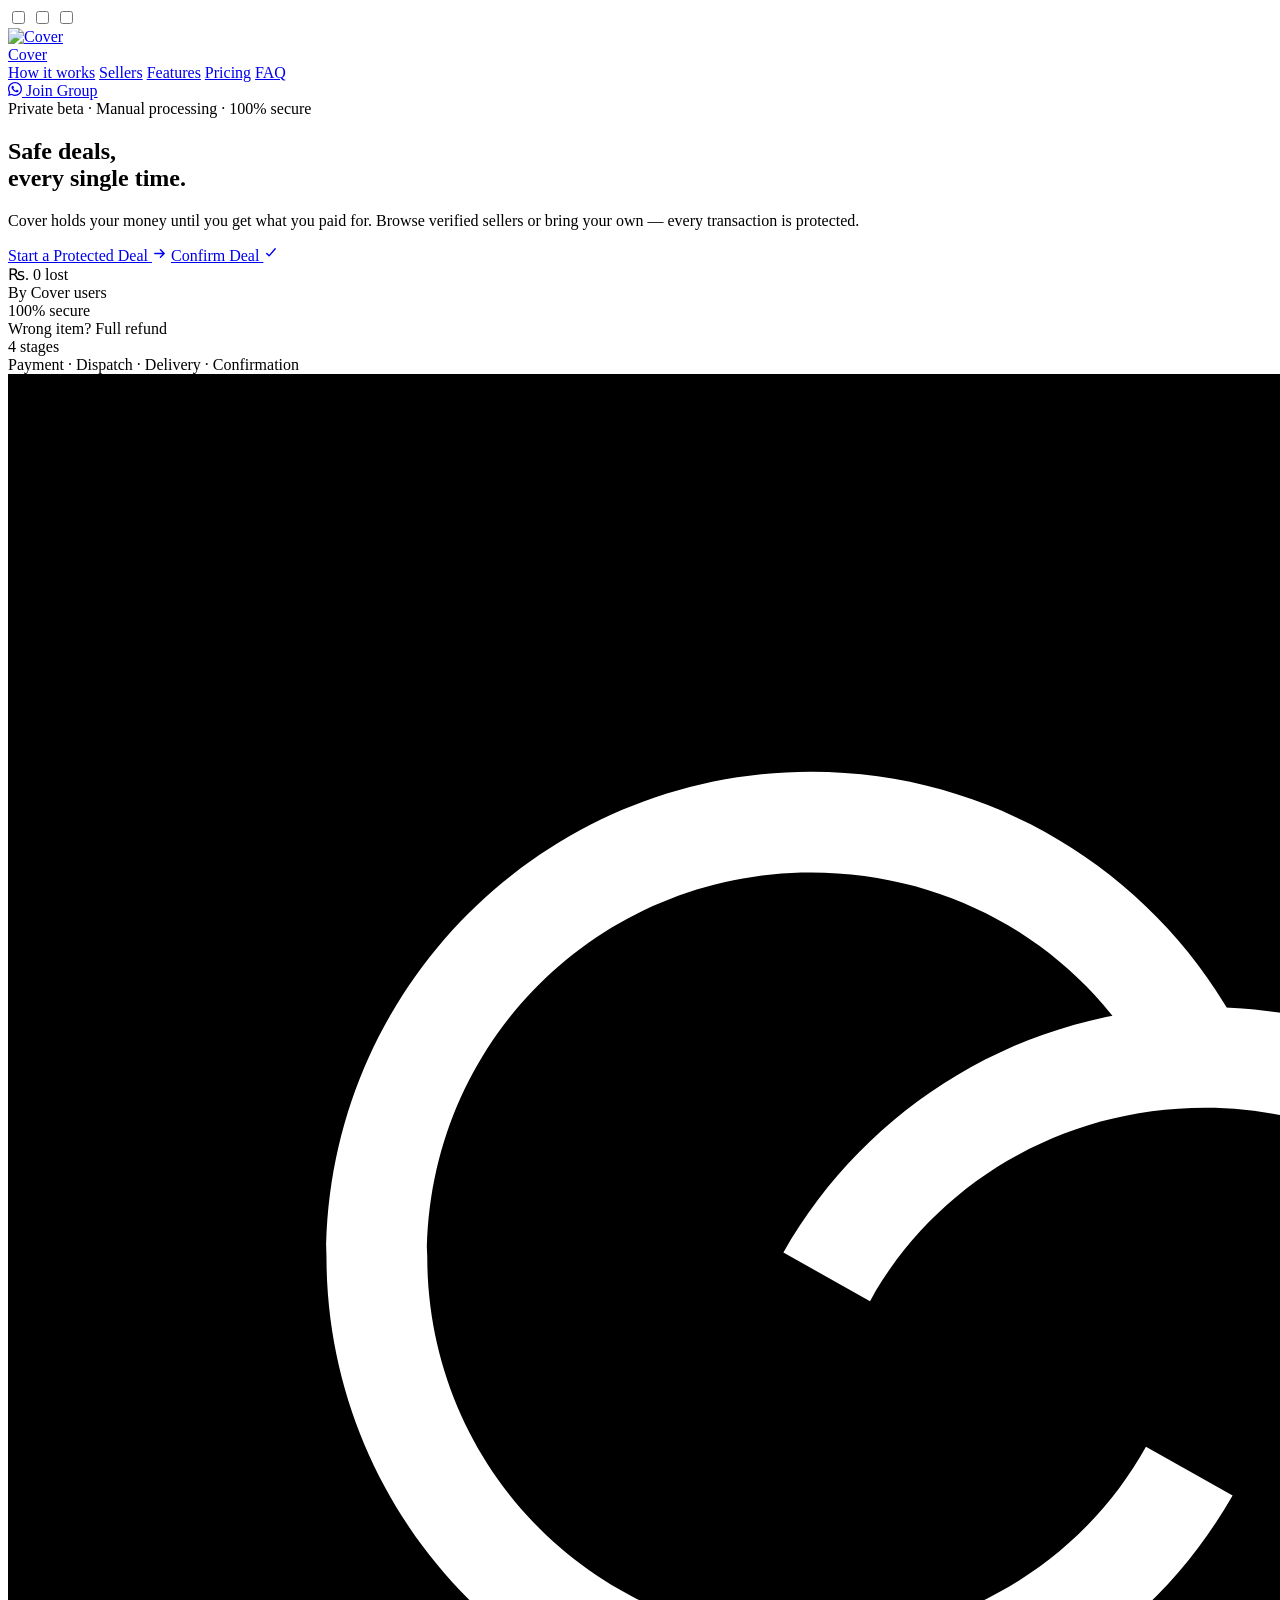
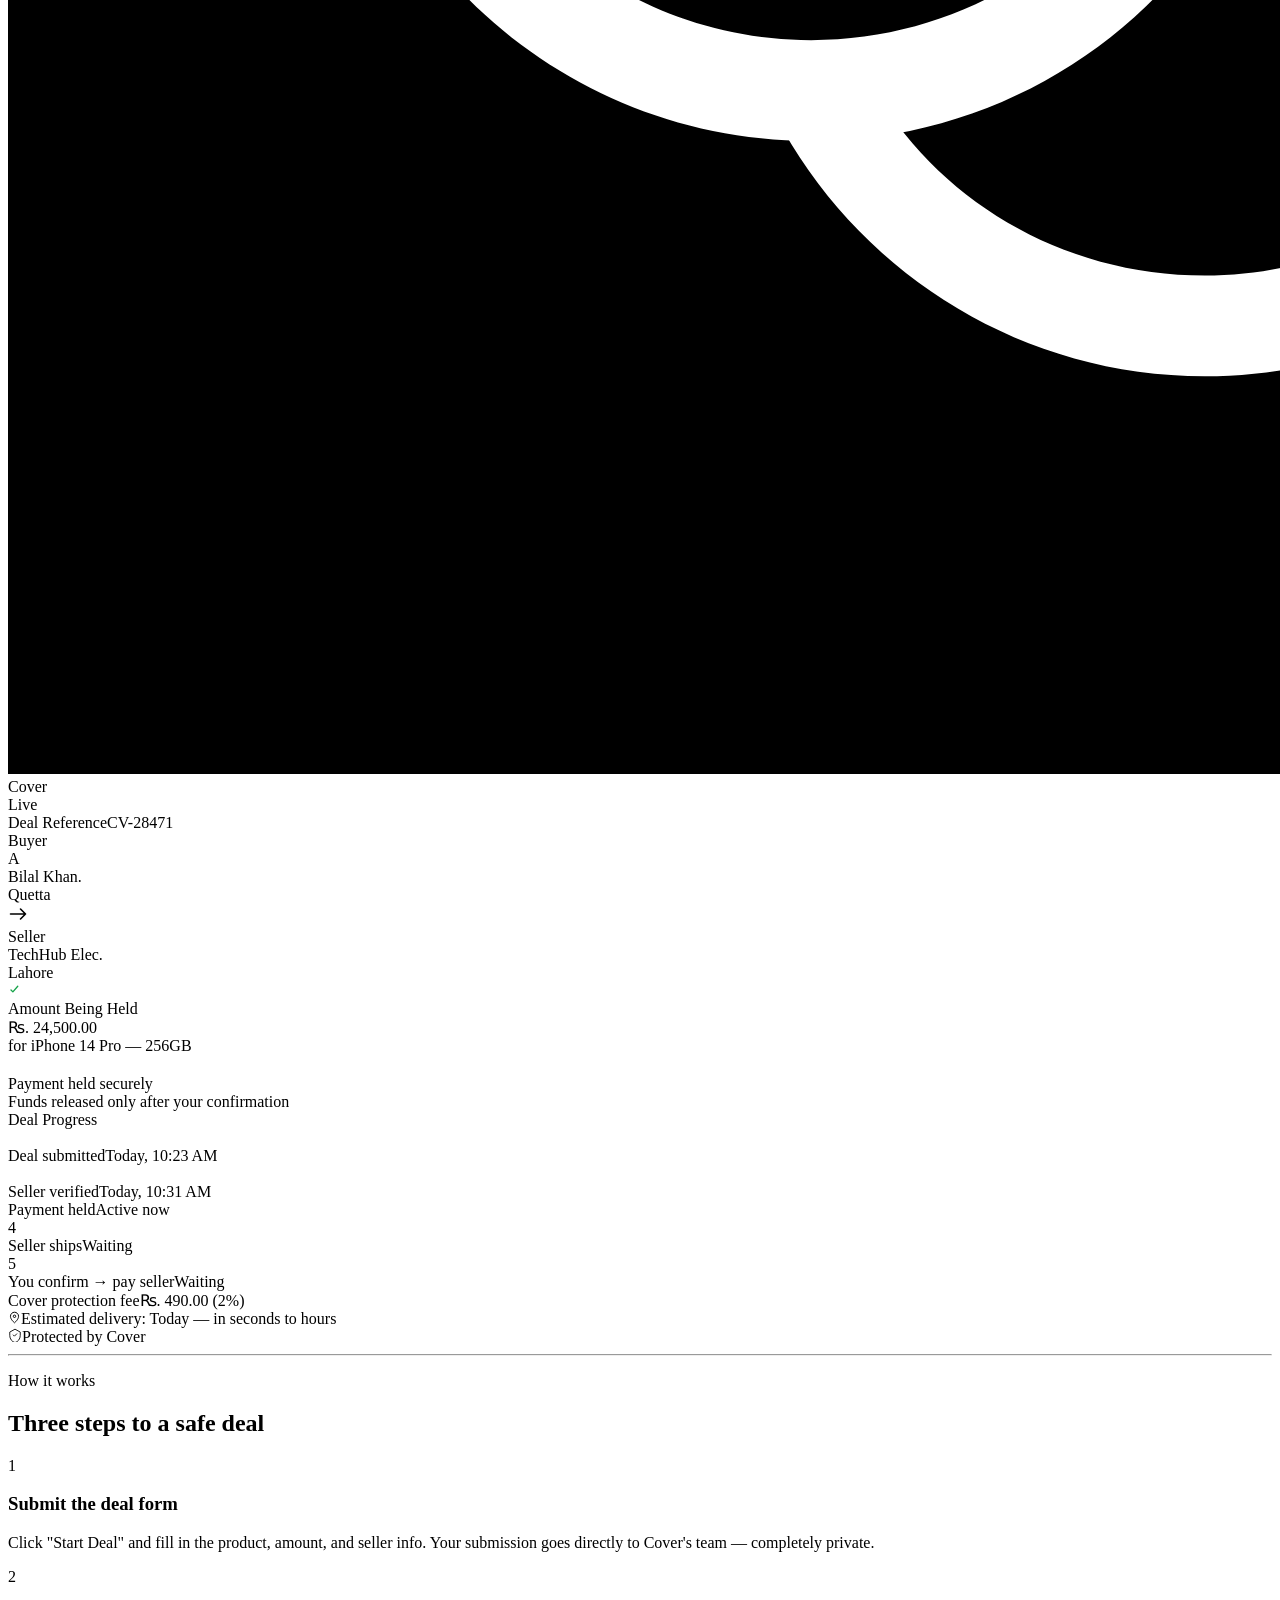
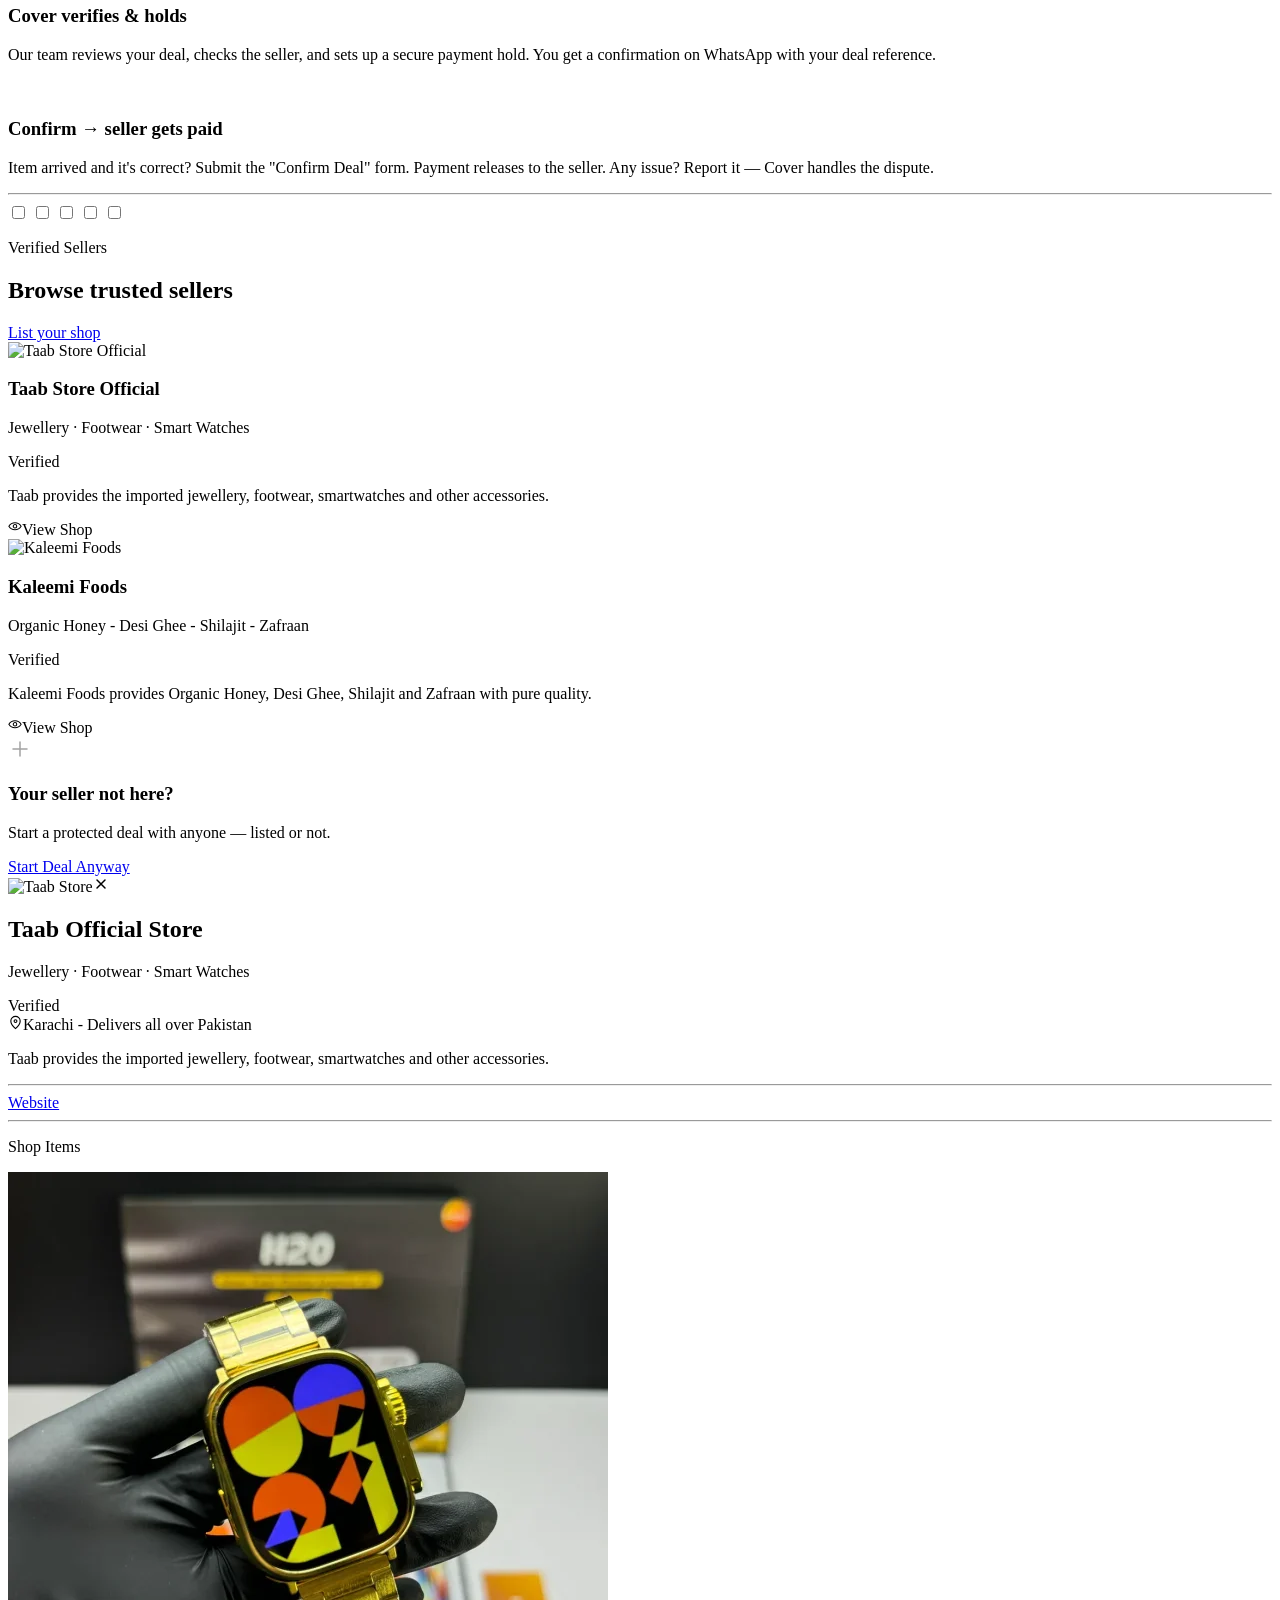
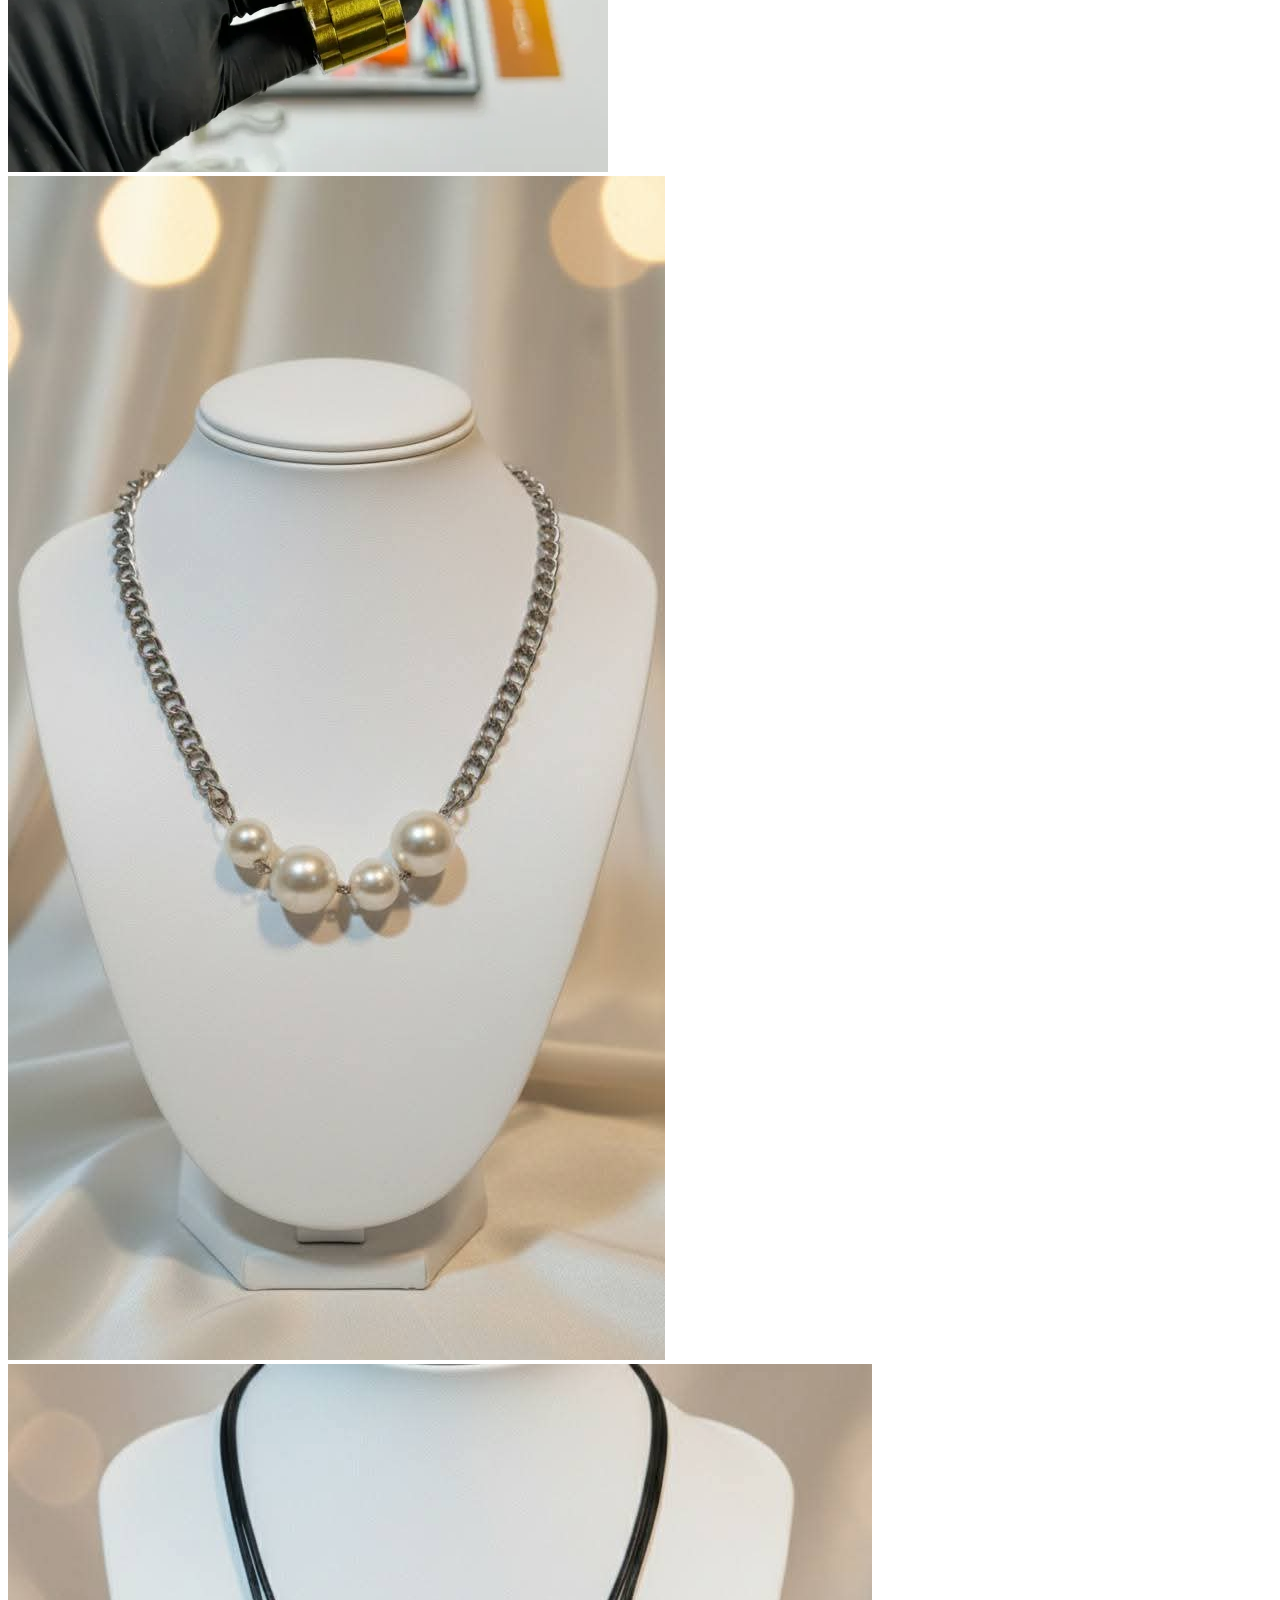
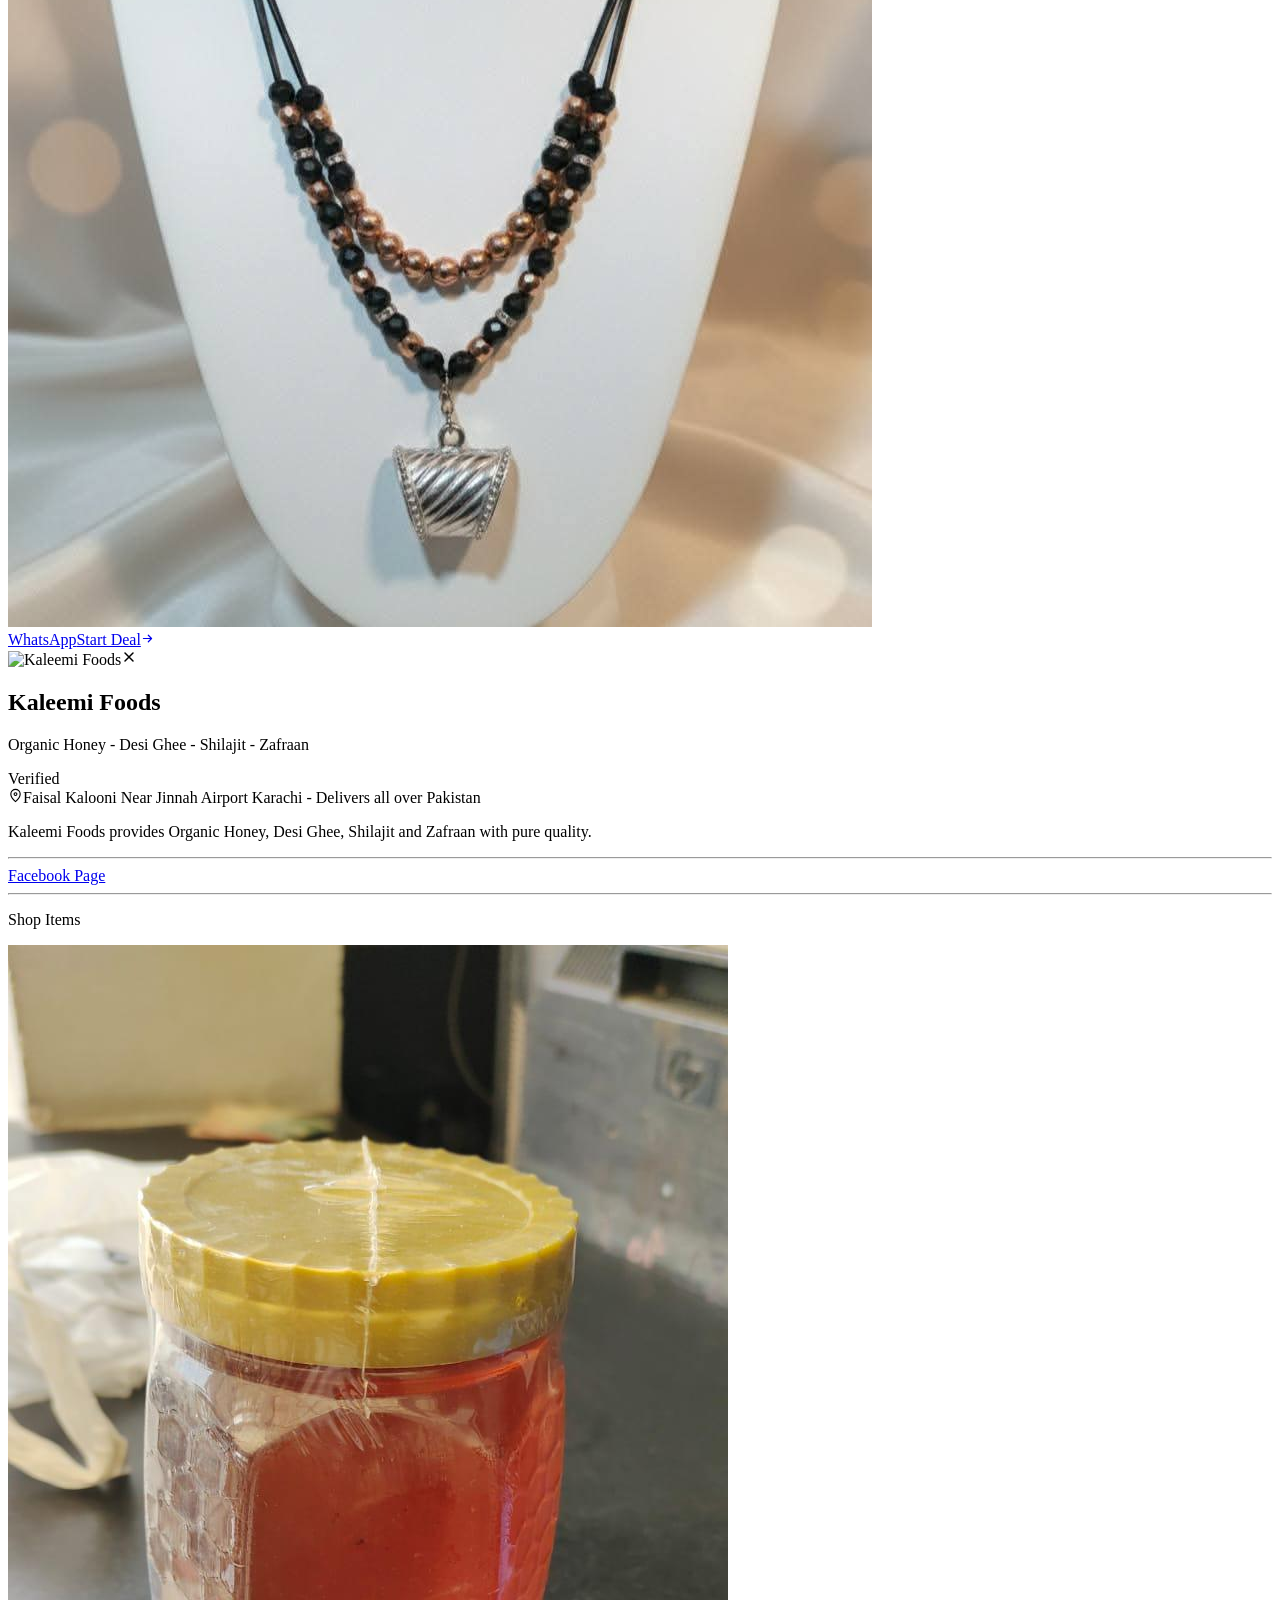
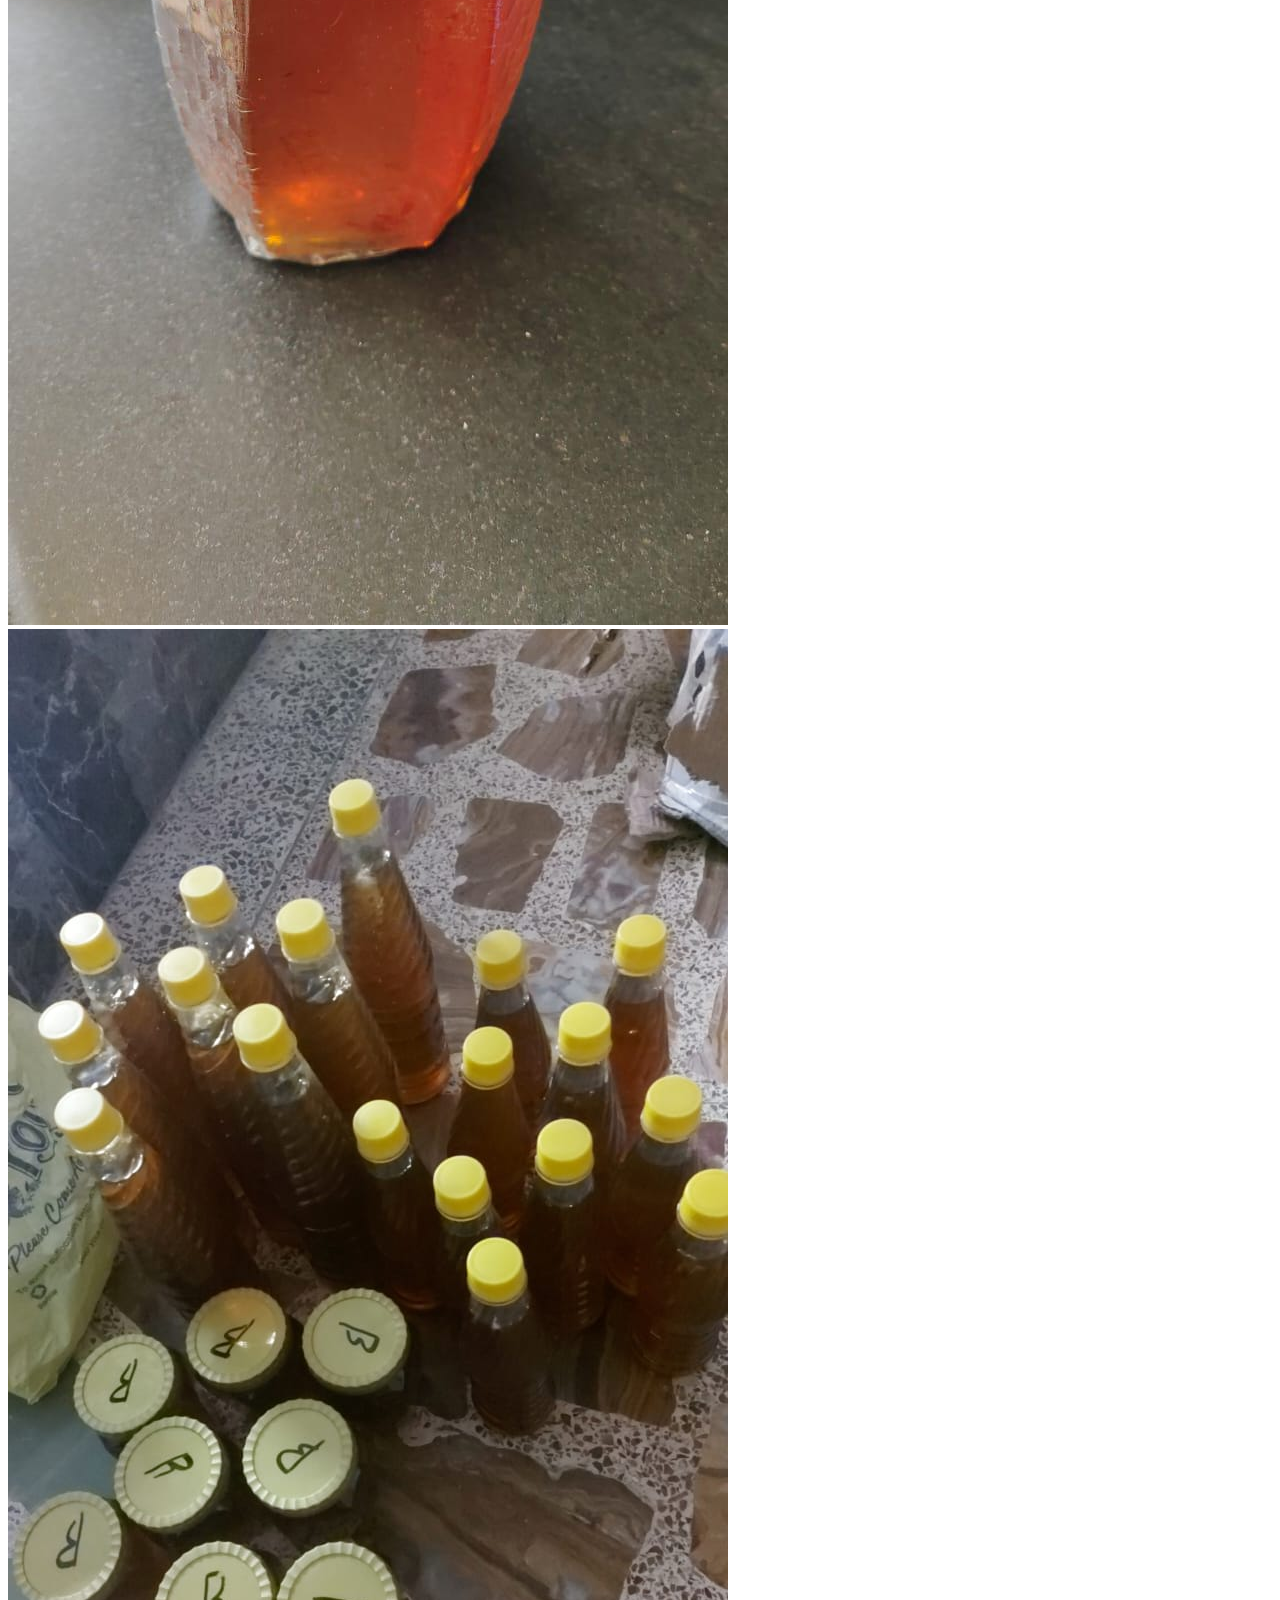
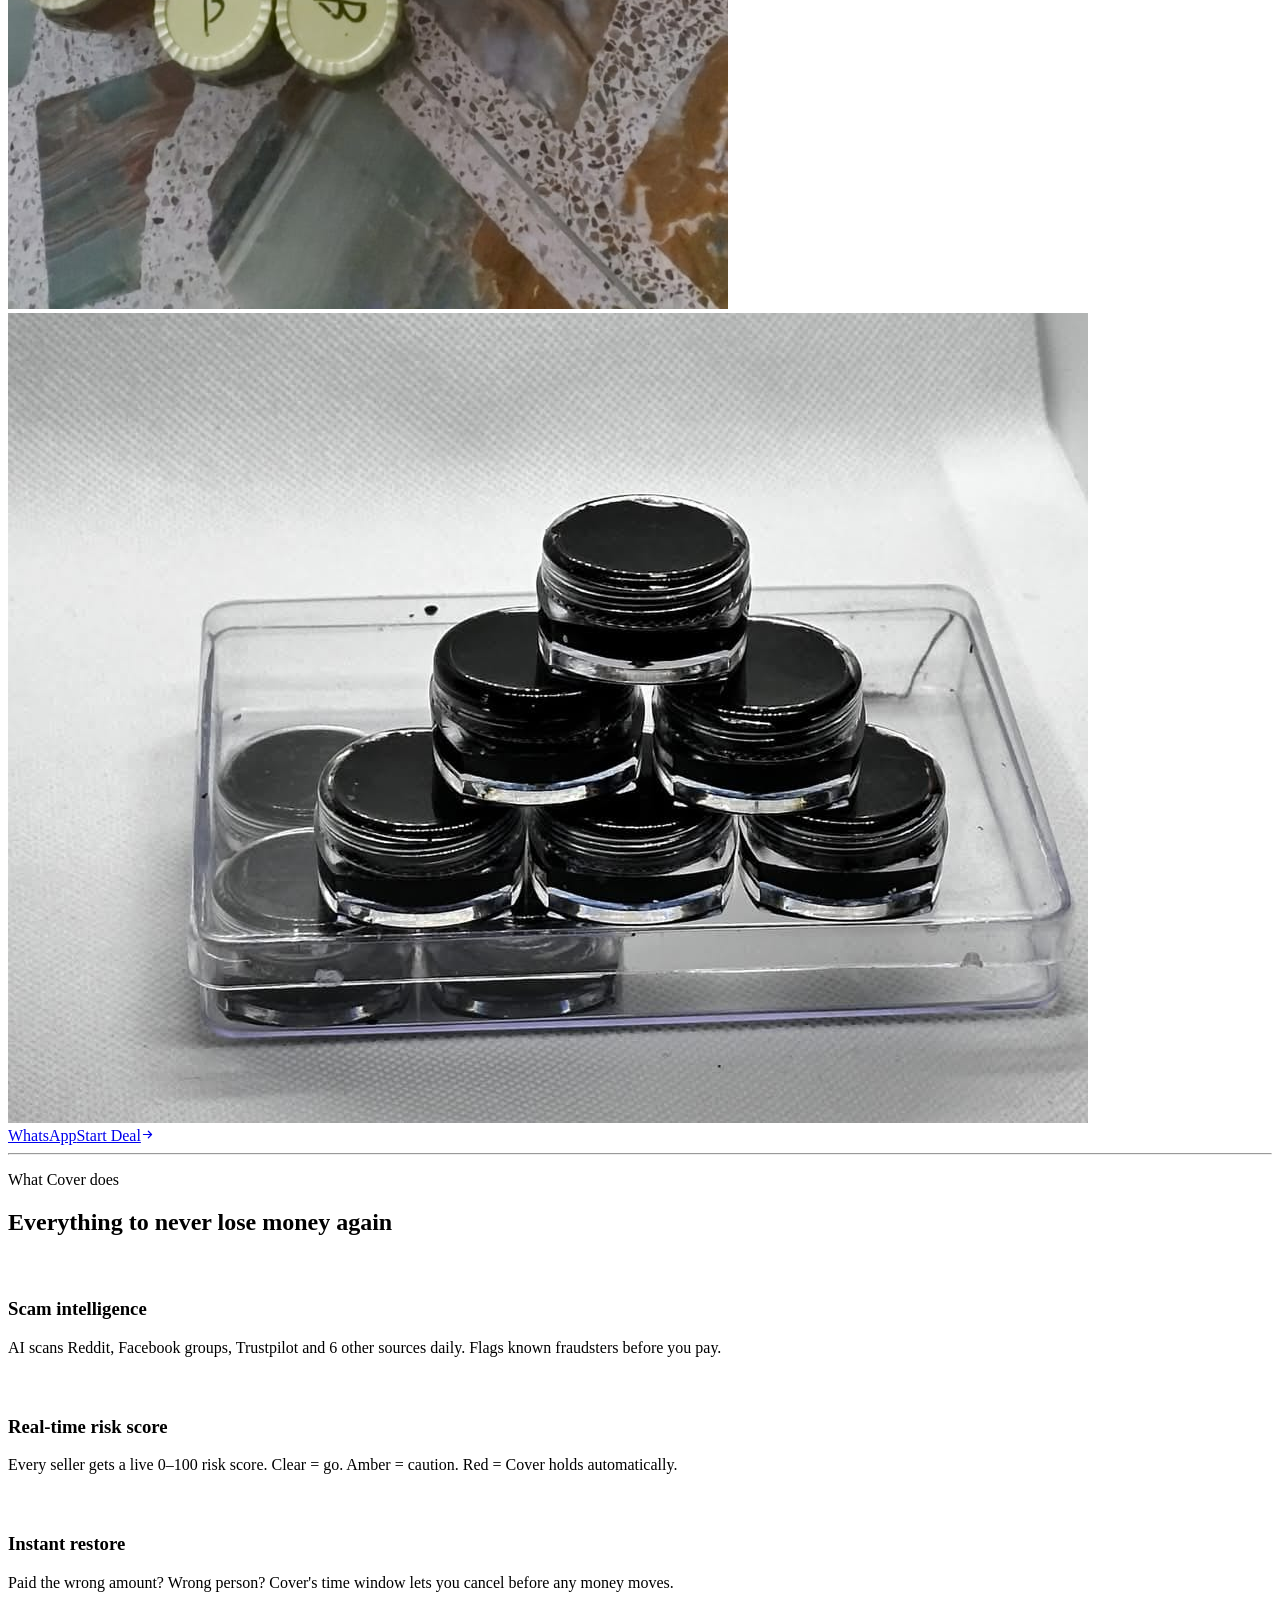
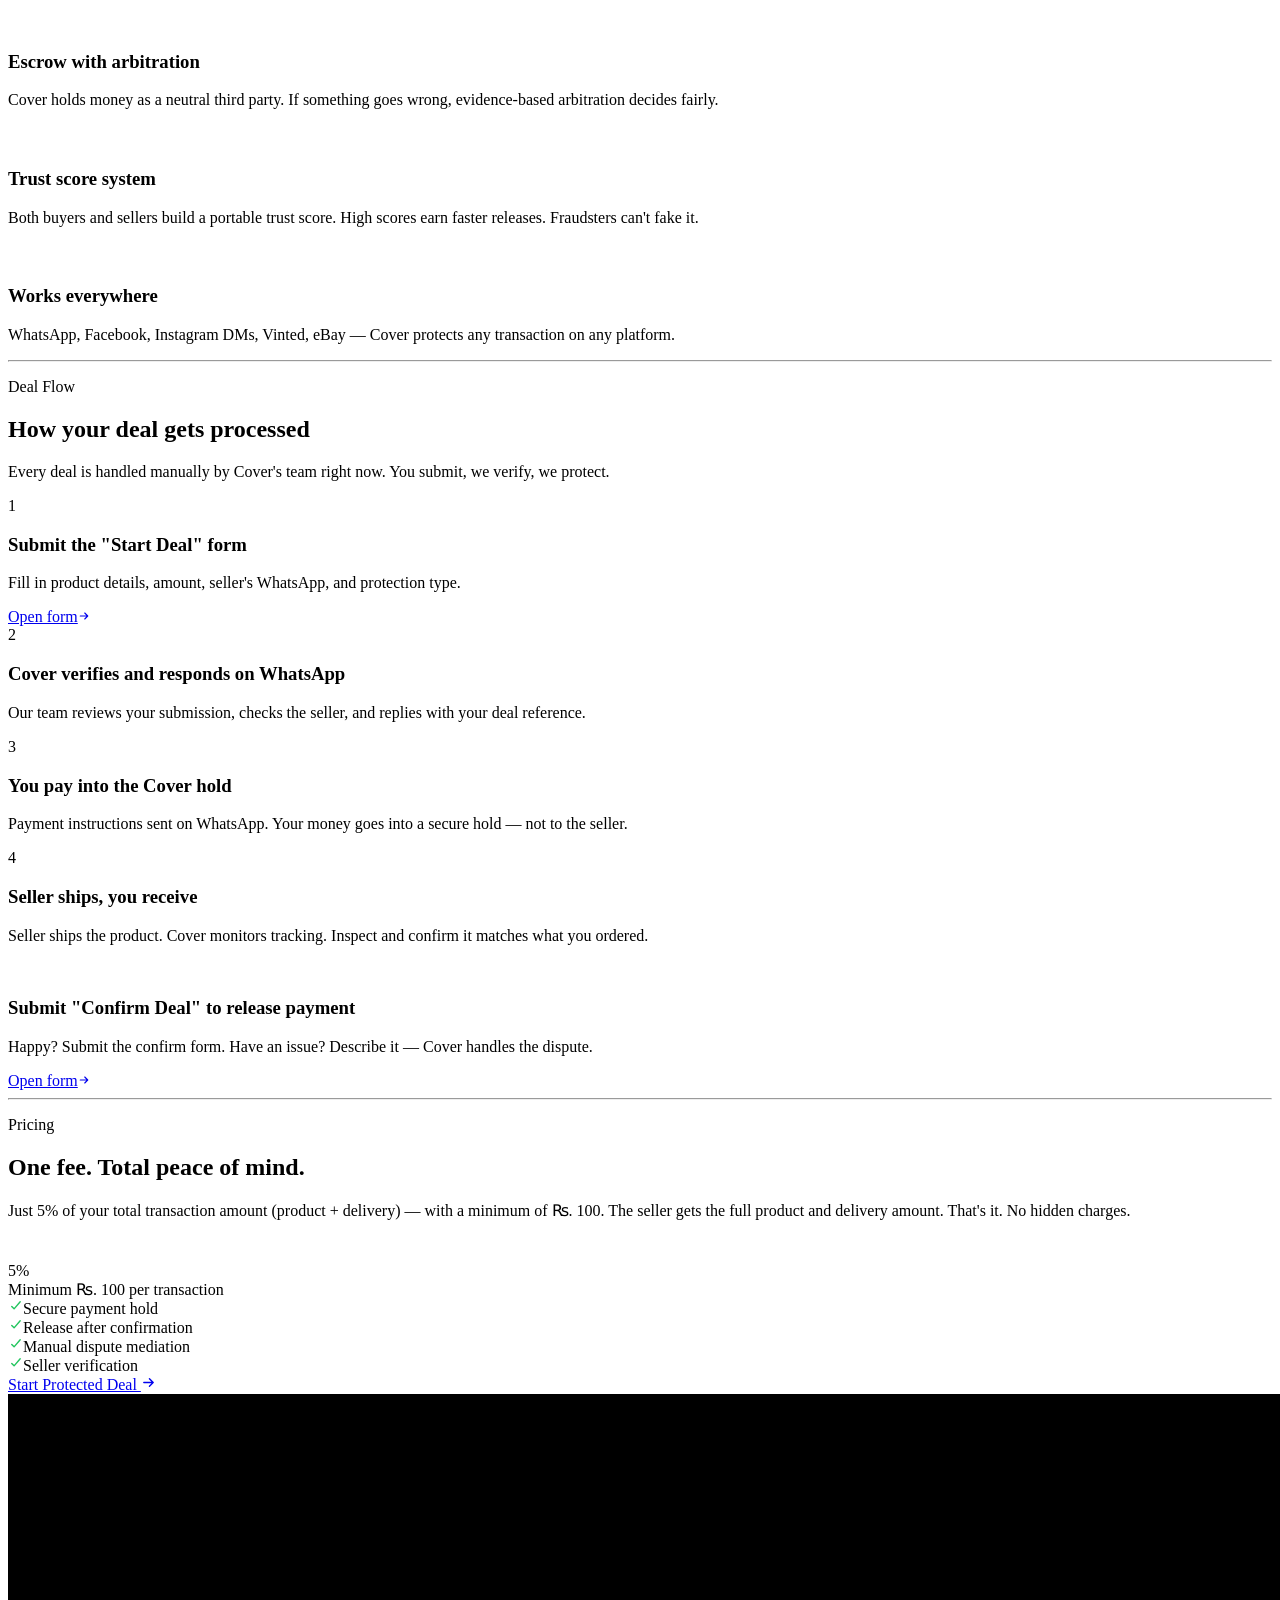
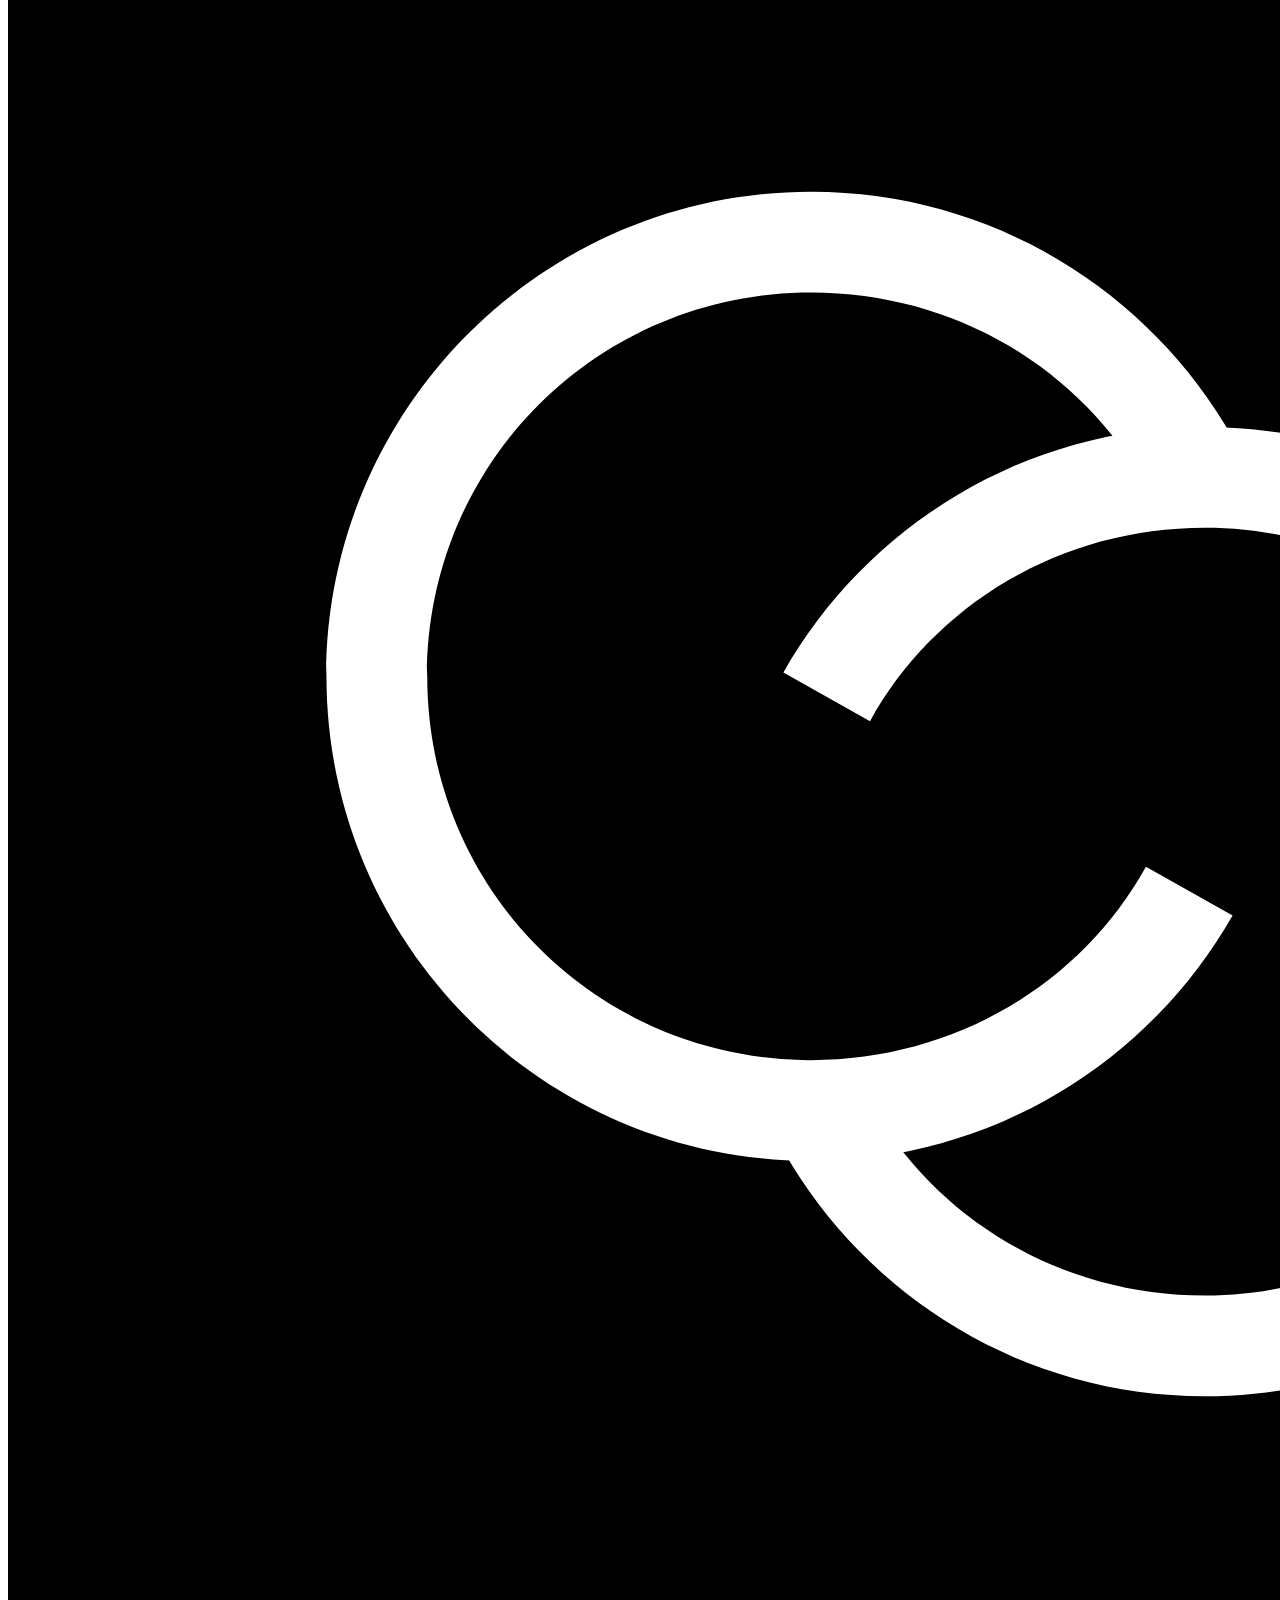
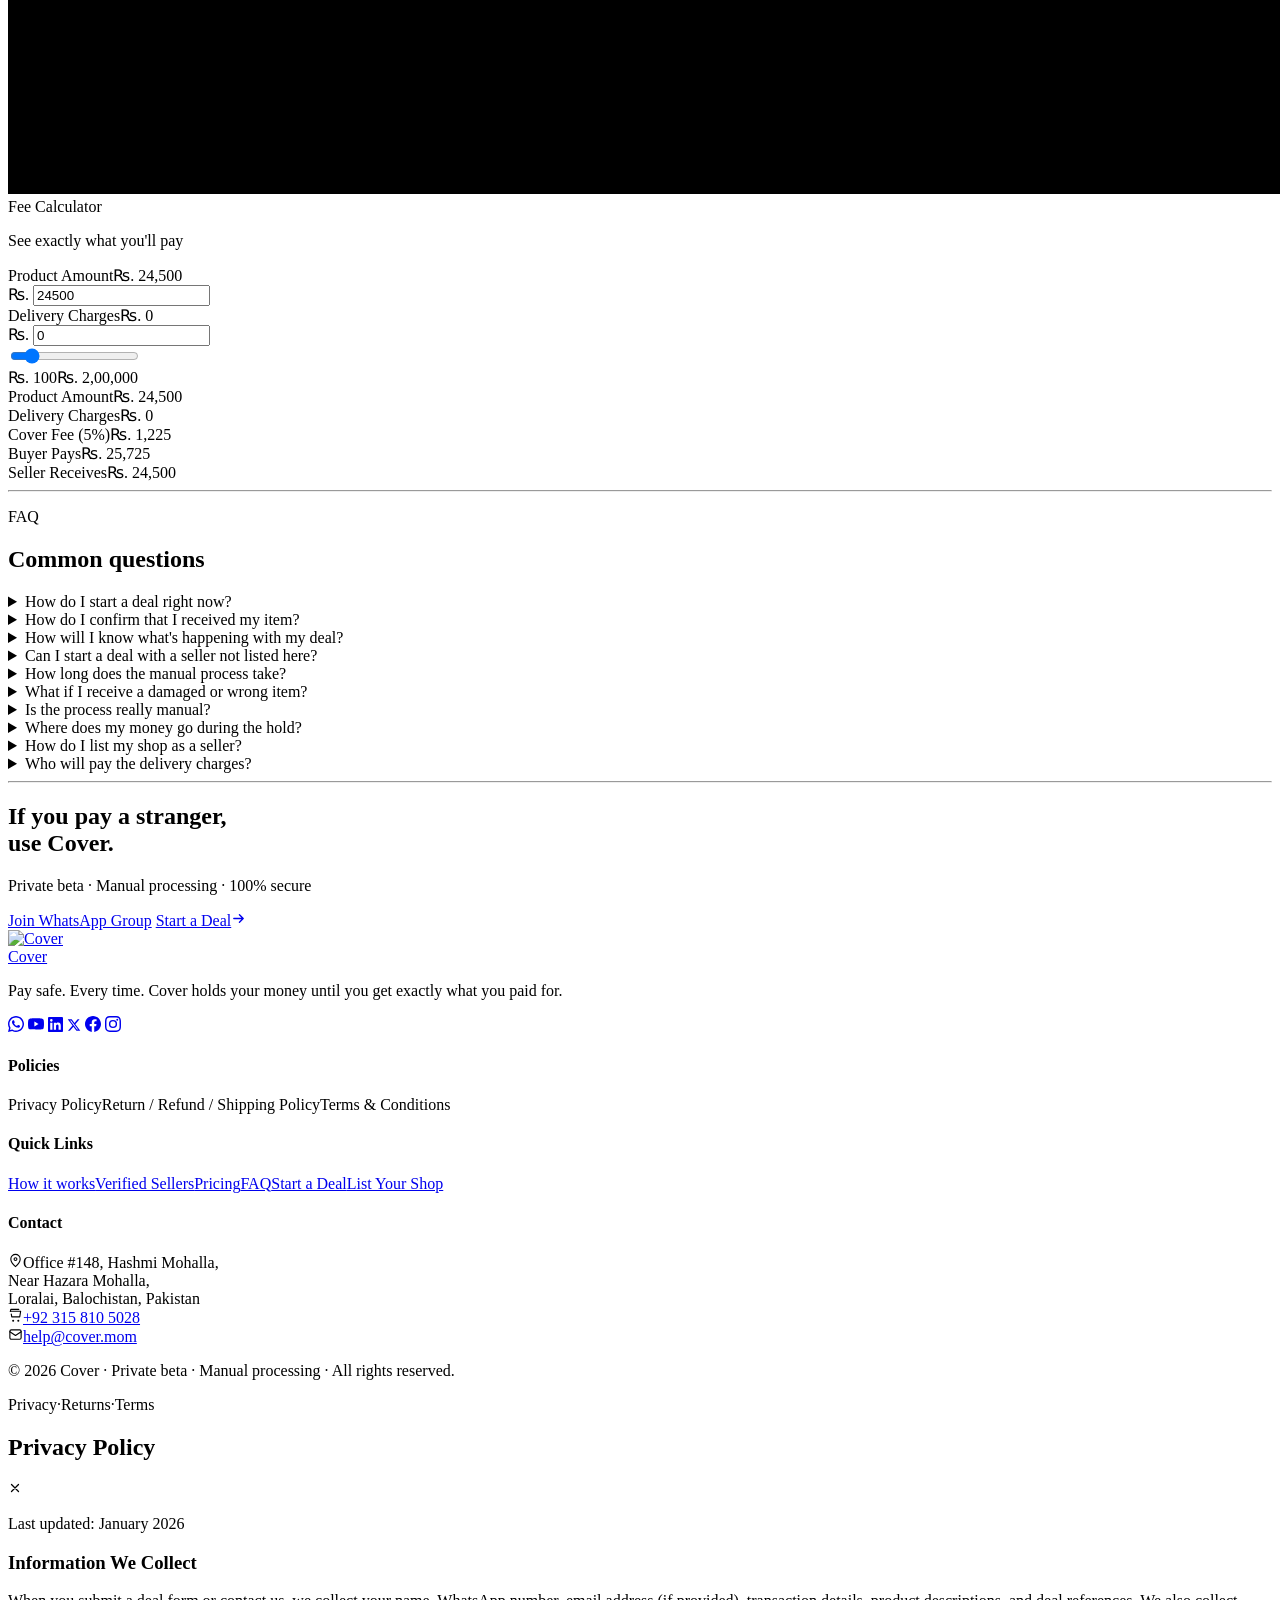
==== ui/static/index.html @ 59736319 "added the index page" ====
<!doctype html>
<html lang="en" style="scroll-behavior: smooth">
    <head>
        <meta charset="UTF-8" />
        <meta name="viewport" content="width=device-width, initial-scale=1.0" />
        <meta name="referrer" content="strict-origin-when-cross-origin" />
        <title>Cover</title>
        <link
            rel="icon"
            type="image/png"
            href="/static/assets/profile/logo.png"
        />
        <script src="https://cdn.tailwindcss.com"></script>
        <link rel="preconnect" href="https://fonts.googleapis.com" />
        <link rel="preconnect" href="https://fonts.gstatic.com" crossorigin />
        <link rel="stylesheet" href="/static/css/styles.css" />
        <link
            href="https://fonts.googleapis.com/css2?family=Inter:wght@300;400;500;600;700;800&display=swap"
            rel="stylesheet"
        />
        <script src="/static/js/tailwind.js"></script>
    </head>
    <body class="antialiased">
        <input type="checkbox" name="policy-toggle" id="policy-privacy" />
        <input type="checkbox" name="policy-toggle" id="policy-returns" />
        <input type="checkbox" name="policy-toggle" id="policy-terms" />

        <!-- NAV -->
        <nav
            class="fixed top-0 left-0 right-0 z-50 nav-glass border-b border-black/[0.04]"
        >
            <div
                class="max-w-7xl mx-auto px-5 sm:px-8 lg:px-10 h-[60px] flex items-center justify-between"
            >
                <a href="#" class="flex items-center gap-2.5">
                    <div
                        class="w-8 h-8 bg-black rounded-[10px] flex items-center justify-center flex-shrink-0 overflow-hidden"
                    >
                        <img
                            src="/static/assets/profile/logo.png"
                            alt="Cover"
                            class="w-full h-full object-cover"
                        />
                    </div>
                    <span
                        class="font-semibold text-[15px] text-black tracking-[-0.01em]"
                        >Cover</span
                    >
                </a>
                <div
                    class="hidden md:flex items-center gap-7 text-[13px] text-neutral-500 font-medium"
                >
                    <a
                        href="#how"
                        class="hover:text-black transition-colors duration-200"
                        >How it works</a
                    >
                    <a
                        href="#sellers"
                        class="hover:text-black transition-colors duration-200"
                        >Sellers</a
                    >
                    <a
                        href="#features"
                        class="hover:text-black transition-colors duration-200"
                        >Features</a
                    >
                    <a
                        href="#pricing"
                        class="hover:text-black transition-colors duration-200"
                        >Pricing</a
                    >
                    <a
                        href="#faq"
                        class="hover:text-black transition-colors duration-200"
                        >FAQ</a
                    >
                </div>
                <div class="flex items-center gap-2">
                    <a
                        href="https://chat.whatsapp.com/FyVV2yoKzwP6uDaTht5zoh"
                        target="_blank"
                        class="wa-pulse btn-green text-[12px] font-medium px-3.5 py-[7px] rounded-full flex items-center gap-1.5"
                    >
                        <svg
                            width="14"
                            height="14"
                            viewBox="0 0 24 24"
                            fill="currentColor"
                        >
                            <path
                                d="M17.472 14.382c-.297-.149-1.758-.867-2.03-.967-.273-.099-.471-.148-.67.15-.197.297-.767.966-.94 1.164-.173.199-.347.223-.644.075-.297-.15-1.255-.463-2.39-1.475-.883-.788-1.48-1.761-1.653-2.059-.173-.297-.018-.458.13-.606.134-.133.298-.347.446-.52.149-.174.198-.298.298-.497.099-.198.05-.371-.025-.52-.075-.149-.669-1.612-.916-2.207-.242-.579-.487-.5-.669-.51-.173-.008-.371-.01-.57-.01-.198 0-.52.074-.792.372-.272.297-1.04 1.016-1.04 2.479 0 1.462 1.065 2.875 1.213 3.074.149.198 2.096 3.2 5.077 4.487.709.306 1.262.489 1.694.625.712.227 1.36.195 1.871.118.571-.085 1.758-.719 2.006-1.413.248-.694.248-1.289.173-1.413-.074-.124-.272-.198-.57-.347z"
                            />
                            <path
                                d="M12 0C5.373 0 0 5.373 0 12c0 2.127.558 4.122 1.528 5.847L.057 23.882l6.198-1.456A11.942 11.942 0 0012 24c6.627 0 12-5.373 12-12S18.627 0 12 0zm0 21.818a9.818 9.818 0 01-5.007-1.373l-.36-.213-3.68.865.928-3.585-.234-.37A9.818 9.818 0 012.182 12c0-5.423 4.395-9.818 9.818-9.818S21.818 6.577 21.818 12 17.423 21.818 12 21.818z"
                            />
                        </svg>
                        Join Group
                    </a>
                </div>
            </div>
        </nav>

        <!-- HERO -->
        <section
            class="relative min-h-screen flex items-center pt-[60px] overflow-hidden"
        >
            <div
                class="absolute top-[15%] left-[10%] w-[400px] h-[400px] rounded-full bg-green-50/60 blur-3xl pointer-events-none"
            ></div>
            <div
                class="absolute bottom-[10%] right-[15%] w-[300px] h-[300px] rounded-full bg-neutral-100/50 blur-3xl pointer-events-none"
            ></div>
            <div
                class="max-w-7xl mx-auto px-5 sm:px-8 lg:px-10 py-16 sm:py-20 lg:py-0 w-full relative z-10"
            >
                <div
                    class="grid lg:grid-cols-2 gap-12 lg:gap-16 xl:gap-20 items-center"
                >
                    <div class="max-w-[580px]">
                        <div
                            class="inline-flex items-center gap-2 bg-white border border-black/[0.06] text-neutral-600 rounded-full px-4 py-[6px] text-[11px] font-medium tracking-wide uppercase mb-8 hr hr1"
                        >
                            <span
                                class="w-[6px] h-[6px] rounded-full bg-green-500 inline-block pulse-dot"
                            ></span>
                            Private beta · Manual processing · 100% secure
                        </div>
                        <h1
                            class="text-[clamp(2.5rem,5vw,4rem)] text-black leading-[1.08] tracking-[-0.03em] font-extrabold mb-6 hr hr2"
                        >
                            Safe deals,<br /><span class="text-gradient"
                                >every single time.</span
                            >
                        </h1>
                        <p
                            class="text-[16px] sm:text-[17px] text-neutral-500 leading-[1.7] max-w-[480px] mb-10 hr hr3"
                        >
                            Cover holds your money until you get what you paid
                            for. Browse verified sellers or bring your own —
                            every transaction is protected.
                        </p>
                        <div class="flex flex-col sm:flex-row gap-3 hr hr4">
                            <a
                                href="https://forms.gle/ugHFWiyPXx7mHuLfA"
                                target="_blank"
                                class="btn-primary font-medium px-7 py-3.5 rounded-full flex items-center justify-center gap-2 text-[14px]"
                                >Start a Protected Deal
                                <svg
                                    width="15"
                                    height="15"
                                    viewBox="0 0 16 16"
                                    fill="none"
                                >
                                    <path
                                        d="M3 8h10M9 4l4 4-4 4"
                                        stroke="currentColor"
                                        stroke-width="1.5"
                                        stroke-linecap="round"
                                        stroke-linejoin="round"
                                    /></svg
                            ></a>
                            <a
                                href="https://forms.gle/zJ3a4kk76L6kseMQ6"
                                target="_blank"
                                class="inline-flex items-center gap-2.5 btn-secondary font-medium px-7 py-3.5 justify-center rounded-full text-[14px] flex-1 sm:flex-none"
                                >Confirm Deal
                                <svg
                                    width="15"
                                    height="15"
                                    viewBox="0 0 16 16"
                                    fill="none"
                                >
                                    <path
                                        d="M4 8l2.5 2.5L13 3"
                                        stroke="currentColor"
                                        stroke-width="1.5"
                                        stroke-linecap="round"
                                        stroke-linejoin="round"
                                    /></svg
                            ></a>
                        </div>
                        <div
                            class="mt-14 flex flex-wrap gap-x-8 gap-y-4 hr hr4"
                        >
                            <div>
                                <div
                                    class="text-[22px] font-bold text-black tracking-tight"
                                >
                                    ₨. 0 lost
                                </div>
                                <div
                                    class="text-[11px] text-neutral-400 mt-0.5 tracking-wide uppercase"
                                >
                                    By Cover users
                                </div>
                            </div>
                            <div
                                class="w-px bg-black/[0.06] self-stretch"
                            ></div>
                            <div>
                                <div
                                    class="text-[22px] font-bold text-black tracking-tight"
                                >
                                    100% secure
                                </div>
                                <div
                                    class="text-[11px] text-neutral-400 mt-0.5 tracking-wide uppercase"
                                >
                                    Wrong item? Full refund
                                </div>
                            </div>
                            <div
                                class="w-px bg-black/[0.06] self-stretch"
                            ></div>
                            <div>
                                <div
                                    class="text-[22px] font-bold text-black tracking-tight"
                                >
                                    4 stages
                                </div>
                                <div
                                    class="text-[11px] text-neutral-400 mt-0.5 tracking-wide uppercase"
                                >
                                    Payment · Dispatch · Delivery · Confirmation
                                </div>
                            </div>
                        </div>
                    </div>
                    <div class="hero-mockup flex justify-center lg:justify-end">
                        <div
                            class="w-full max-w-[420px] bg-white rounded-2xl mockup-shadow border border-black/[0.04] overflow-hidden"
                        >
                            <div
                                class="bg-[#0a0a0a] px-5 py-4 flex items-center justify-between"
                            >
                                <div class="flex items-center gap-2.5">
                                    <div
                                        class="w-6 h-6 bg-white rounded-md flex items-center justify-center overflow-hidden"
                                    >
                                        <img
                                            src="assets/profile/logo.png"
                                            alt="Cover"
                                            class="w-full h-full object-cover"
                                        />
                                    </div>
                                    <span
                                        class="text-white text-[13px] font-semibold tracking-tight"
                                        >Cover</span
                                    >
                                </div>
                                <div class="flex items-center gap-1.5">
                                    <span
                                        class="w-[6px] h-[6px] rounded-full bg-green-500 pulse-dot"
                                    ></span
                                    ><span
                                        class="text-[11px] text-neutral-400 font-medium"
                                        >Live</span
                                    >
                                </div>
                            </div>
                            <div
                                class="px-5 pt-5 pb-4 border-b border-black/[0.04]"
                            >
                                <div
                                    class="flex items-center justify-between mb-1"
                                >
                                    <span
                                        class="text-[11px] text-neutral-400 font-medium uppercase tracking-wider"
                                        >Deal Reference</span
                                    ><span
                                        class="text-[11px] font-mono text-neutral-500 bg-neutral-50 px-2 py-[2px] rounded-md"
                                        >CV-28471</span
                                    >
                                </div>
                            </div>
                            <div class="px-5 py-4 border-b border-black/[0.04]">
                                <div class="flex items-center gap-3">
                                    <div class="flex-1">
                                        <div
                                            class="text-[10px] text-neutral-400 font-medium uppercase tracking-wider mb-1.5"
                                        >
                                            Buyer
                                        </div>
                                        <div class="flex items-center gap-2">
                                            <div
                                                class="w-7 h-7 rounded-full bg-neutral-100 flex items-center justify-center text-[11px] font-bold text-neutral-500"
                                            >
                                                A
                                            </div>
                                            <div>
                                                <div
                                                    class="text-[12.5px] font-semibold text-black leading-tight"
                                                >
                                                    Bilal Khan.
                                                </div>
                                                <div
                                                    class="text-[10px] text-neutral-400"
                                                >
                                                    Quetta
                                                </div>
                                            </div>
                                        </div>
                                    </div>
                                    <div
                                        class="flex flex-col items-center gap-0.5 flex-shrink-0"
                                    >
                                        <svg
                                            width="20"
                                            height="20"
                                            viewBox="0 0 16 16"
                                            fill="none"
                                            class="text-neutral-300"
                                        >
                                            <path
                                                d="M2 8h12M10 4l4 4-4 4"
                                                stroke="currentColor"
                                                stroke-width="1.3"
                                                stroke-linecap="round"
                                                stroke-linejoin="round"
                                            />
                                        </svg>
                                    </div>
                                    <div class="flex-1 text-right">
                                        <div
                                            class="text-[10px] text-neutral-400 font-medium uppercase tracking-wider mb-1.5"
                                        >
                                            Seller
                                        </div>
                                        <div
                                            class="flex items-center gap-2 justify-end"
                                        >
                                            <div>
                                                <div
                                                    class="text-[12.5px] font-semibold text-black leading-tight"
                                                >
                                                    TechHub Elec.
                                                </div>
                                                <div
                                                    class="text-[10px] text-neutral-400"
                                                >
                                                    Lahore
                                                </div>
                                            </div>
                                            <div
                                                class="w-7 h-7 rounded-full bg-green-50 flex items-center justify-center"
                                            >
                                                <svg
                                                    width="12"
                                                    height="12"
                                                    viewBox="0 0 16 16"
                                                    fill="none"
                                                >
                                                    <path
                                                        d="M4 8l2.5 2.5L13 3"
                                                        stroke="#16a34a"
                                                        stroke-width="1.8"
                                                        stroke-linecap="round"
                                                        stroke-linejoin="round"
                                                    />
                                                </svg>
                                            </div>
                                        </div>
                                    </div>
                                </div>
                            </div>
                            <div class="px-5 py-4 border-b border-black/[0.04]">
                                <div
                                    class="text-[10px] text-neutral-400 font-medium uppercase tracking-wider mb-3"
                                >
                                    Amount Being Held
                                </div>
                                <div class="flex items-baseline gap-2">
                                    <span
                                        class="text-[28px] font-extrabold text-black tracking-tight leading-none"
                                        >₨. 24,500</span
                                    ><span class="text-[12px] text-neutral-400"
                                        >.00</span
                                    >
                                </div>
                                <div class="flex items-center gap-2 mt-2">
                                    <div
                                        class="flex-1 h-px bg-neutral-100"
                                    ></div>
                                    <span
                                        class="text-[10px] text-neutral-400 font-medium"
                                        >for iPhone 14 Pro — 256GB</span
                                    >
                                    <div
                                        class="flex-1 h-px bg-neutral-100"
                                    ></div>
                                </div>
                            </div>
                            <div
                                class="px-5 py-3.5 border-b border-black/[0.04] bg-green-50/50"
                            >
                                <div class="flex items-center gap-2.5">
                                    <div
                                        class="w-8 h-8 rounded-lg bg-green-500 flex items-center justify-center flex-shrink-0"
                                    >
                                        <svg
                                            width="16"
                                            height="16"
                                            viewBox="0 0 24 24"
                                            fill="none"
                                        >
                                            <path
                                                d="M12 2L3 7v6c0 5.55 3.84 10.74 9 12 5.16-1.26 9-6.45 9-12V7L12 2z"
                                                stroke="white"
                                                stroke-width="1.8"
                                            />
                                            <path
                                                d="M9 12l2 2 4-4"
                                                stroke="white"
                                                stroke-width="1.8"
                                                stroke-linecap="round"
                                                stroke-linejoin="round"
                                            />
                                        </svg>
                                    </div>
                                    <div>
                                        <div
                                            class="text-[13px] font-bold text-green-800 leading-tight"
                                        >
                                            Payment held securely
                                        </div>
                                        <div
                                            class="text-[11px] text-green-600/70"
                                        >
                                            Funds released only after your
                                            confirmation
                                        </div>
                                    </div>
                                </div>
                            </div>
                            <div class="px-5 py-4 border-b border-black/[0.04]">
                                <div
                                    class="text-[10px] text-neutral-400 font-medium uppercase tracking-wider mb-4"
                                >
                                    Deal Progress
                                </div>
                                <div class="space-y-3">
                                    <div class="flex items-center gap-3">
                                        <div
                                            class="w-5 h-5 rounded-full bg-green-500 flex items-center justify-center flex-shrink-0"
                                        >
                                            <svg
                                                width="10"
                                                height="10"
                                                viewBox="0 0 16 16"
                                                fill="none"
                                            >
                                                <path
                                                    d="M4 8l2.5 2.5L13 3"
                                                    stroke="white"
                                                    stroke-width="2.2"
                                                    stroke-linecap="round"
                                                    stroke-linejoin="round"
                                                />
                                            </svg>
                                        </div>
                                        <span
                                            class="text-[12px] font-medium text-black flex-1"
                                            >Deal submitted</span
                                        ><span
                                            class="text-[10px] text-neutral-400"
                                            >Today, 10:23 AM</span
                                        >
                                    </div>
                                    <div class="flex items-center gap-3">
                                        <div
                                            class="w-5 h-5 rounded-full bg-green-500 flex items-center justify-center flex-shrink-0"
                                        >
                                            <svg
                                                width="10"
                                                height="10"
                                                viewBox="0 0 16 16"
                                                fill="none"
                                            >
                                                <path
                                                    d="M4 8l2.5 2.5L13 3"
                                                    stroke="white"
                                                    stroke-width="2.2"
                                                    stroke-linecap="round"
                                                    stroke-linejoin="round"
                                                />
                                            </svg>
                                        </div>
                                        <span
                                            class="text-[12px] font-medium text-black flex-1"
                                            >Seller verified</span
                                        ><span
                                            class="text-[10px] text-neutral-400"
                                            >Today, 10:31 AM</span
                                        >
                                    </div>
                                    <div class="flex items-center gap-3">
                                        <div
                                            class="w-5 h-5 rounded-full bg-green-500 flex items-center justify-center flex-shrink-0 pulse-dot"
                                        >
                                            <div
                                                class="w-2 h-2 rounded-full bg-white"
                                            ></div>
                                        </div>
                                        <span
                                            class="text-[12px] font-semibold text-green-700 flex-1"
                                            >Payment held</span
                                        ><span
                                            class="text-[10px] text-green-600 font-medium"
                                            >Active now</span
                                        >
                                    </div>
                                    <div class="flex items-center gap-3">
                                        <div
                                            class="w-5 h-5 rounded-full bg-neutral-100 flex items-center justify-center flex-shrink-0"
                                        >
                                            <span
                                                class="text-[9px] font-bold text-neutral-300"
                                                >4</span
                                            >
                                        </div>
                                        <span
                                            class="text-[12px] font-medium text-neutral-300 flex-1"
                                            >Seller ships</span
                                        ><span
                                            class="text-[10px] text-neutral-300"
                                            >Waiting</span
                                        >
                                    </div>
                                    <div class="flex items-center gap-3">
                                        <div
                                            class="w-5 h-5 rounded-full bg-neutral-100 flex items-center justify-center flex-shrink-0"
                                        >
                                            <span
                                                class="text-[9px] font-bold text-neutral-300"
                                                >5</span
                                            >
                                        </div>
                                        <span
                                            class="text-[12px] font-medium text-neutral-300 flex-1"
                                            >You confirm → pay seller</span
                                        ><span
                                            class="text-[10px] text-neutral-300"
                                            >Waiting</span
                                        >
                                    </div>
                                </div>
                            </div>
                            <div
                                class="px-5 py-3.5 border-b border-black/[0.04]"
                            >
                                <div class="flex items-center justify-between">
                                    <span class="text-[12px] text-neutral-500"
                                        >Cover protection fee</span
                                    ><span
                                        class="text-[12px] font-semibold text-black"
                                        >₨. 490.00
                                        <span
                                            class="text-neutral-400 font-normal"
                                            >(2%)</span
                                        ></span
                                    >
                                </div>
                            </div>
                            <div class="px-5 py-4 bg-neutral-50/50">
                                <div
                                    class="flex items-center gap-2 text-[11px] text-neutral-400 mb-3"
                                >
                                    <svg
                                        width="13"
                                        height="13"
                                        viewBox="0 0 16 16"
                                        fill="none"
                                    >
                                        <path
                                            d="M8 1.5C5.5 1.5 3 3.5 3 6.5c0 4 5 8 5 8s5-4 5-8c0-3-2.5-5-5-5z"
                                            stroke="currentColor"
                                            stroke-width="1.2"
                                        />
                                        <circle
                                            cx="8"
                                            cy="6.5"
                                            r="1.5"
                                            stroke="currentColor"
                                            stroke-width="1.2"
                                        /></svg
                                    >Estimated delivery: Today — in seconds to
                                    hours
                                </div>
                                <div
                                    class="bg-[#0a0a0a] text-white text-[13px] font-semibold py-3 rounded-xl text-center flex items-center justify-center gap-2 cursor-default"
                                >
                                    <svg
                                        width="14"
                                        height="14"
                                        viewBox="0 0 24 24"
                                        fill="none"
                                    >
                                        <path
                                            d="M12 2L3 7v6c0 5.55 3.84 10.74 9 12 5.16-1.26 9-6.45 9-12V7L12 2z"
                                            stroke="currentColor"
                                            stroke-width="1.5"
                                        />
                                        <path
                                            d="M9 12l2 2 4-4"
                                            stroke="currentColor"
                                            stroke-width="1.5"
                                            stroke-linecap="round"
                                            stroke-linejoin="round"
                                        /></svg
                                    >Protected by Cover
                                </div>
                            </div>
                        </div>
                    </div>
                </div>
            </div>
        </section>

        <hr class="sep" />

        <!-- HOW IT WORKS -->
        <section
            id="how"
            class="py-24 sm:py-28 max-w-7xl mx-auto px-5 sm:px-8 lg:px-10"
        >
            <div class="max-w-lg mb-16 reveal">
                <p
                    class="text-[11px] uppercase tracking-[0.12em] text-neutral-400 mb-3 font-medium"
                >
                    How it works
                </p>
                <h2
                    class="text-[clamp(1.75rem,4vw,2.75rem)] text-black leading-[1.15] tracking-[-0.02em] font-extrabold"
                >
                    Three steps to a
                    <span class="text-gradient">safe deal</span>
                </h2>
            </div>
            <div class="grid md:grid-cols-3 gap-6">
                <div class="card p-7 reveal">
                    <div
                        class="w-11 h-11 bg-black rounded-full flex items-center justify-center mb-6"
                    >
                        <span class="text-white text-sm font-bold">1</span>
                    </div>
                    <h3
                        class="text-[17px] font-semibold text-black mb-2.5 tracking-tight"
                    >
                        Submit the deal form
                    </h3>
                    <p class="text-[13.5px] text-neutral-500 leading-[1.7]">
                        Click "Start Deal" and fill in the product, amount, and
                        seller info. Your submission goes directly to Cover's
                        team — completely private.
                    </p>
                </div>
                <div class="card p-7 reveal rd1">
                    <div
                        class="w-11 h-11 bg-black rounded-full flex items-center justify-center mb-6"
                    >
                        <span class="text-white text-sm font-bold">2</span>
                    </div>
                    <h3
                        class="text-[17px] font-semibold text-black mb-2.5 tracking-tight"
                    >
                        Cover verifies & holds
                    </h3>
                    <p class="text-[13.5px] text-neutral-500 leading-[1.7]">
                        Our team reviews your deal, checks the seller, and sets
                        up a secure payment hold. You get a confirmation on
                        WhatsApp with your deal reference.
                    </p>
                </div>
                <div class="card p-7 reveal rd2">
                    <div
                        class="w-11 h-11 bg-green-600 rounded-full flex items-center justify-center mb-6"
                    >
                        <svg
                            width="16"
                            height="16"
                            viewBox="0 0 16 16"
                            fill="none"
                        >
                            <path
                                d="M4 8l2.5 2.5L13 3"
                                stroke="white"
                                stroke-width="1.5"
                                stroke-linecap="round"
                                stroke-linejoin="round"
                            />
                        </svg>
                    </div>
                    <h3
                        class="text-[17px] font-semibold text-black mb-2.5 tracking-tight"
                    >
                        Confirm → seller gets paid
                    </h3>
                    <p class="text-[13.5px] text-neutral-500 leading-[1.7]">
                        Item arrived and it's correct? Submit the "Confirm Deal"
                        form. Payment releases to the seller. Any issue? Report
                        it — Cover handles the dispute.
                    </p>
                </div>
            </div>
        </section>

        <hr class="sep" />

        <!-- SELLERS -->
        <section
            id="sellers"
            class="py-24 sm:py-28 max-w-7xl mx-auto px-5 sm:px-8 lg:px-10 relative"
        >
            <input type="checkbox" name="shop-toggle" id="shop-0" />
            <input type="checkbox" name="shop-toggle" id="shop-1" />
            <input type="checkbox" name="shop-toggle" id="shop-2" />
            <input type="checkbox" name="shop-toggle" id="shop-3" />
            <input type="checkbox" name="shop-toggle" id="shop-4" />
            <div
                class="flex flex-col sm:flex-row sm:items-end sm:justify-between gap-4 mb-12 reveal"
            >
                <div>
                    <p
                        class="text-[11px] uppercase tracking-[0.12em] text-neutral-400 mb-3 font-medium"
                    >
                        Verified Sellers
                    </p>
                    <h2
                        class="text-[clamp(1.75rem,4vw,2.75rem)] text-black leading-[1.15] tracking-[-0.02em] font-extrabold"
                    >
                        Browse
                        <span class="text-gradient">trusted sellers</span>
                    </h2>
                </div>
                <a
                    href="https://forms.gle/gVg4ht1UuVDXMQMQ6"
                    target="_blank"
                    class="btn-primary text-[13px] font-medium px-6 py-3 rounded-full flex items-center gap-2 self-start"
                    >List your shop</a
                >
            </div>

            <div class="grid sm:grid-cols-2 lg:grid-cols-3 gap-6">
                <!-- Shops -->
                <div class="card overflow-hidden reveal rd1">
                    <div class="h-[160px] bg-neutral-100 overflow-hidden">
                        <img
                            src="/static/assets/taab_official_store/logo.jpeg"
                            alt="Taab Store Official"
                            class="seller-img w-full h-full object-cover"
                        />
                    </div>
                    <div class="p-5">
                        <div
                            class="flex items-start justify-between gap-3 mb-2.5"
                        >
                            <div>
                                <h3
                                    class="font-semibold text-black text-[15px] tracking-tight"
                                >
                                    Taab Store Official
                                </h3>
                                <p class="text-[12px] text-neutral-400 mt-0.5">
                                    Jewellery · Footwear · Smart Watches
                                </p>
                            </div>
                            <span
                                class="text-[10px] font-semibold text-green-700 bg-green-50 border border-green-100 px-2.5 py-[3px] rounded-full uppercase tracking-wider flex-shrink-0"
                                >Verified</span
                            >
                        </div>
                        <p
                            class="text-[13px] text-neutral-500 leading-[1.65] mb-4"
                        >
                            Taab provides the imported jewellery, footwear,
                            smartwatches and other accessories.
                        </p>
                        <label for="shop-0" class="btn-view-shop"
                            ><svg
                                width="14"
                                height="14"
                                viewBox="0 0 16 16"
                                fill="none"
                            >
                                <path
                                    d="M1 6s2.5-4 7-4 7 4 7 4-2.5 4-7 4-7-4-7-4z"
                                    stroke="currentColor"
                                    stroke-width="1.2"
                                />
                                <circle
                                    cx="8"
                                    cy="6"
                                    r="2"
                                    stroke="currentColor"
                                    stroke-width="1.2"
                                /></svg
                            >View Shop</label
                        >
                    </div>
                </div>
                <div class="card overflow-hidden reveal rd1">
                    <div class="h-[160px] bg-neutral-100 overflow-hidden">
                        <img
                            src="/static/assets/kaleemi_foods/logo.jpeg"
                            alt="Kaleemi Foods"
                            class="seller-img w-full h-full object-cover"
                        />
                    </div>
                    <div class="p-5">
                        <div
                            class="flex items-start justify-between gap-3 mb-2.5"
                        >
                            <div>
                                <h3
                                    class="font-semibold text-black text-[15px] tracking-tight"
                                >
                                    Kaleemi Foods
                                </h3>
                                <p class="text-[12px] text-neutral-400 mt-0.5">
                                    Organic Honey - Desi Ghee - Shilajit -
                                    Zafraan
                                </p>
                            </div>
                            <span
                                class="text-[10px] font-semibold text-green-700 bg-green-50 border border-green-100 px-2.5 py-[3px] rounded-full uppercase tracking-wider flex-shrink-0"
                                >Verified</span
                            >
                        </div>
                        <p
                            class="text-[13px] text-neutral-500 leading-[1.65] mb-4"
                        >
                            Kaleemi Foods provides Organic Honey, Desi Ghee,
                            Shilajit and Zafraan with pure quality.
                        </p>
                        <label for="shop-1" class="btn-view-shop"
                            ><svg
                                width="14"
                                height="14"
                                viewBox="0 0 16 16"
                                fill="none"
                            >
                                <path
                                    d="M1 6s2.5-4 7-4 7 4 7 4-2.5 4-7 4-7-4-7-4z"
                                    stroke="currentColor"
                                    stroke-width="1.2"
                                />
                                <circle
                                    cx="8"
                                    cy="6"
                                    r="2"
                                    stroke="currentColor"
                                    stroke-width="1.2"
                                /></svg
                            >View Shop</label
                        >
                    </div>
                </div>
                <div
                    class="card border-dashed border-black/[0.08] bg-neutral-50/50 flex flex-col items-center justify-center p-8 reveal rd3"
                >
                    <div
                        class="w-14 h-14 bg-neutral-100 rounded-2xl flex items-center justify-center mb-4"
                    >
                        <svg
                            width="24"
                            height="24"
                            viewBox="0 0 24 24"
                            fill="none"
                        >
                            <path
                                d="M12 5v14M5 12h14"
                                stroke="#A3A3A3"
                                stroke-width="1.5"
                                stroke-linecap="round"
                            />
                        </svg>
                    </div>
                    <h3
                        class="font-semibold text-black text-[15px] mb-1 tracking-tight"
                    >
                        Your seller not here?
                    </h3>
                    <p
                        class="text-[13px] text-neutral-400 text-center leading-[1.65] mb-5 max-w-[220px]"
                    >
                        Start a protected deal with anyone — listed or not.
                    </p>
                    <a
                        href="https://forms.gle/ugHFWiyPXx7mHuLfA"
                        target="_blank"
                        class="btn-primary text-[12px] font-medium px-6 py-2.5 rounded-full"
                        >Start Deal Anyway</a
                    >
                </div>
            </div>

            <!-- Pop Ups -->
            <div class="shop-overlay" data-overlay="0">
                <label for="shop-0" class="backdrop-label"></label>
                <div class="shop-modal-panel">
                    <div class="shop-modal-scroll">
                        <div class="shop-modal-banner">
                            <img
                                src="/static/assets/taab_official_store/logo.jpeg"
                                alt="Taab Store"
                            /><label for="shop-0" class="shop-modal-close-label"
                                ><svg
                                    width="16"
                                    height="16"
                                    viewBox="0 0 16 16"
                                    fill="none"
                                >
                                    <path
                                        d="M4 4l8 8M12 4l-8 8"
                                        stroke="currentColor"
                                        stroke-width="1.5"
                                        stroke-linecap="round"
                                    /></svg
                            ></label>
                        </div>
                        <div class="p-6">
                            <div
                                class="flex items-start justify-between gap-3 mb-3"
                            >
                                <div>
                                    <h2
                                        class="font-bold text-black text-[18px] tracking-tight"
                                    >
                                        Taab Official Store
                                    </h2>
                                    <p
                                        class="text-[12px] text-neutral-400 mt-1"
                                    >
                                        Jewellery · Footwear · Smart Watches
                                    </p>
                                </div>
                                <span
                                    class="text-[10px] font-semibold text-green-700 bg-green-50 border border-green-100 px-2.5 py-[3px] rounded-full uppercase tracking-wider flex-shrink-0"
                                    >Verified</span
                                >
                            </div>
                            <div class="flex items-start gap-2 mb-2.5">
                                <svg
                                    width="15"
                                    height="15"
                                    viewBox="0 0 16 16"
                                    fill="none"
                                    class="flex-shrink-0 mt-0.5 text-neutral-400"
                                >
                                    <path
                                        d="M8 1.5C5.5 1.5 3 3.5 3 6.5c0 4 5 8 5 8s5-4 5-8c0-3-2.5-5-5-5z"
                                        stroke="currentColor"
                                        stroke-width="1.2"
                                    />
                                    <circle
                                        cx="8"
                                        cy="6.5"
                                        r="1.5"
                                        stroke="currentColor"
                                        stroke-width="1.2"
                                    /></svg
                                ><span class="text-[13px] text-neutral-500"
                                    >Karachi - Delivers all over Pakistan</span
                                >
                            </div>
                            <p
                                class="text-[13px] text-neutral-500 leading-[1.7]"
                            >
                                Taab provides the imported jewellery, footwear,
                                smartwatches and other accessories.
                            </p>
                            <hr
                                class="border-none border-t border-black/[0.05] my-4"
                            />
                            <div class="flex flex-wrap gap-2 mb-4">
                                <a
                                    href="https://taab.mywebx.pk"
                                    target="_blank"
                                    class="shop-modal-link"
                                    >Website</a
                                >
                            </div>
                            <hr
                                class="border-none border-t border-black/[0.05] my-4"
                            />
                            <p
                                class="text-[11px] uppercase tracking-[0.1em] text-neutral-400 font-medium mb-3"
                            >
                                Shop Items
                            </p>
                            <div class="grid grid-cols-3 gap-2">
                                <div class="shop-modal-item">
                                    <img
                                        src="assets/taab_official_store/first.png"
                                        alt="Item 1"
                                        loading="lazy"
                                    />
                                </div>
                                <div class="shop-modal-item">
                                    <img
                                        src="assets/taab_official_store/second.jpeg"
                                        alt="Item 2"
                                        loading="lazy"
                                    />
                                </div>
                                <div class="shop-modal-item">
                                    <img
                                        src="assets/taab_official_store/third.jpeg"
                                        alt="Item 3"
                                        loading="lazy"
                                    />
                                </div>
                            </div>
                        </div>
                    </div>
                    <div class="p-6 pt-0 flex gap-2 flex-shrink-0">
                        <a
                            href="https://chat.whatsapp.com/FyVV2yoKzwP6uDaTht5zoh"
                            target="_blank"
                            class="btn-green flex-1 text-center text-[13px] font-semibold py-3 rounded-xl flex items-center justify-center gap-1.5 no-underline"
                            >WhatsApp</a
                        ><a
                            href="https://forms.gle/ugHFWiyPXx7mHuLfA"
                            target="_blank"
                            class="btn-primary flex-1 text-center text-[13px] font-semibold py-3 rounded-xl flex items-center justify-center gap-1.5 no-underline"
                            >Start Deal<svg
                                width="13"
                                height="13"
                                viewBox="0 0 16 16"
                                fill="none"
                            >
                                <path
                                    d="M3 8h10M9 4l4 4-4 4"
                                    stroke="currentColor"
                                    stroke-width="1.5"
                                    stroke-linecap="round"
                                    stroke-linejoin="round"
                                /></svg
                        ></a>
                    </div>
                </div>
            </div>
            <div class="shop-overlay" data-overlay="1">
                <label for="shop-1" class="backdrop-label"></label>
                <div class="shop-modal-panel">
                    <div class="shop-modal-scroll">
                        <div class="shop-modal-banner">
                            <img
                                src="/static/assets/kaleemi_foods/logo.jpeg"
                                alt="Kaleemi Foods"
                            /><label for="shop-1" class="shop-modal-close-label"
                                ><svg
                                    width="16"
                                    height="16"
                                    viewBox="0 0 16 16"
                                    fill="none"
                                >
                                    <path
                                        d="M4 4l8 8M12 4l-8 8"
                                        stroke="currentColor"
                                        stroke-width="1.5"
                                        stroke-linecap="round"
                                    /></svg
                            ></label>
                        </div>
                        <div class="p-6">
                            <div
                                class="flex items-start justify-between gap-3 mb-3"
                            >
                                <div>
                                    <h2
                                        class="font-bold text-black text-[18px] tracking-tight"
                                    >
                                        Kaleemi Foods
                                    </h2>
                                    <p
                                        class="text-[12px] text-neutral-400 mt-1"
                                    >
                                        Organic Honey - Desi Ghee - Shilajit -
                                        Zafraan
                                    </p>
                                </div>
                                <span
                                    class="text-[10px] font-semibold text-green-700 bg-green-50 border border-green-100 px-2.5 py-[3px] rounded-full uppercase tracking-wider flex-shrink-0"
                                    >Verified</span
                                >
                            </div>
                            <div class="flex items-start gap-2 mb-2.5">
                                <svg
                                    width="15"
                                    height="15"
                                    viewBox="0 0 16 16"
                                    fill="none"
                                    class="flex-shrink-0 mt-0.5 text-neutral-400"
                                >
                                    <path
                                        d="M8 1.5C5.5 1.5 3 3.5 3 6.5c0 4 5 8 5 8s5-4 5-8c0-3-2.5-5-5-5z"
                                        stroke="currentColor"
                                        stroke-width="1.2"
                                    />
                                    <circle
                                        cx="8"
                                        cy="6.5"
                                        r="1.5"
                                        stroke="currentColor"
                                        stroke-width="1.2"
                                    /></svg
                                ><span class="text-[13px] text-neutral-500"
                                    >Faisal Kalooni Near Jinnah Airport Karachi
                                    - Delivers all over Pakistan</span
                                >
                            </div>
                            <p
                                class="text-[13px] text-neutral-500 leading-[1.7]"
                            >
                                Kaleemi Foods provides Organic Honey, Desi Ghee,
                                Shilajit and Zafraan with pure quality.
                            </p>
                            <hr
                                class="border-none border-t border-black/[0.05] my-4"
                            />
                            <div class="flex flex-wrap gap-2 mb-4">
                                <a
                                    href="https://www.facebook.com/share/17XqBuSDDk/?mibextid=wwXIfr"
                                    target="_blank"
                                    class="shop-modal-link"
                                    >Facebook Page</a
                                >
                            </div>
                            <hr
                                class="border-none border-t border-black/[0.05] my-4"
                            />
                            <p
                                class="text-[11px] uppercase tracking-[0.1em] text-neutral-400 font-medium mb-3"
                            >
                                Shop Items
                            </p>
                            <div class="grid grid-cols-3 gap-2">
                                <div class="shop-modal-item">
                                    <img
                                        src="assets/kaleemi_foods/first.jpeg"
                                        alt="Item 1"
                                        loading="lazy"
                                    />
                                </div>
                                <div class="shop-modal-item">
                                    <img
                                        src="assets/kaleemi_foods/second.jpeg"
                                        alt="Item 2"
                                        loading="lazy"
                                    />
                                </div>
                                <div class="shop-modal-item">
                                    <img
                                        src="assets/kaleemi_foods/third.jpeg"
                                        alt="Item 3"
                                        loading="lazy"
                                    />
                                </div>
                            </div>
                        </div>
                    </div>
                    <div class="p-6 pt-0 flex gap-2 flex-shrink-0">
                        <a
                            href="https://chat.whatsapp.com/FyVV2yoKzwP6uDaTht5zoh"
                            target="_blank"
                            class="btn-green flex-1 text-center text-[13px] font-semibold py-3 rounded-xl flex items-center justify-center gap-1.5 no-underline"
                            >WhatsApp</a
                        ><a
                            href="https://forms.gle/ugHFWiyPXx7mHuLfA"
                            target="_blank"
                            class="btn-primary flex-1 text-center text-[13px] font-semibold py-3 rounded-xl flex items-center justify-center gap-1.5 no-underline"
                            >Start Deal<svg
                                width="13"
                                height="13"
                                viewBox="0 0 16 16"
                                fill="none"
                            >
                                <path
                                    d="M3 8h10M9 4l4 4-4 4"
                                    stroke="currentColor"
                                    stroke-width="1.5"
                                    stroke-linecap="round"
                                    stroke-linejoin="round"
                                /></svg
                        ></a>
                    </div>
                </div>
            </div>
        </section>

        <hr class="sep" />

        <!-- FEATURES -->
        <section id="features" class="py-24 sm:py-28 bg-[#0A0A0A] text-white">
            <div class="max-w-7xl mx-auto px-5 sm:px-8 lg:px-10">
                <div class="max-w-lg mb-16 reveal">
                    <p
                        class="text-[11px] uppercase tracking-[0.12em] text-neutral-500 mb-3 font-medium"
                    >
                        What Cover does
                    </p>
                    <h2
                        class="text-[clamp(1.75rem,4vw,2.75rem)] leading-[1.15] tracking-[-0.02em] font-extrabold"
                    >
                        Everything to
                        <span class="text-neutral-500">never lose money</span>
                        again
                    </h2>
                </div>
                <div class="grid md:grid-cols-3 gap-5">
                    <div class="feature-card p-6 reveal">
                        <div
                            class="w-11 h-11 bg-white/[0.08] rounded-xl flex items-center justify-center mb-5"
                        >
                            <svg
                                width="20"
                                height="20"
                                viewBox="0 0 24 24"
                                fill="none"
                            >
                                <path
                                    d="M12 2L3 7v6c0 5.55 3.84 10.74 9 12 5.16-1.26 9-6.45 9-12V7L12 2z"
                                    stroke="white"
                                    stroke-width="1.3"
                                />
                            </svg>
                        </div>
                        <h3
                            class="font-semibold text-[15px] mb-2 tracking-tight"
                        >
                            Scam intelligence
                        </h3>
                        <p class="text-[13px] text-neutral-500 leading-[1.7]">
                            AI scans Reddit, Facebook groups, Trustpilot and 6
                            other sources daily. Flags known fraudsters before
                            you pay.
                        </p>
                    </div>
                    <div class="feature-card p-6 reveal rd1">
                        <div
                            class="w-11 h-11 bg-white/[0.08] rounded-xl flex items-center justify-center mb-5"
                        >
                            <svg
                                width="20"
                                height="20"
                                viewBox="0 0 24 24"
                                fill="none"
                            >
                                <circle
                                    cx="12"
                                    cy="12"
                                    r="9"
                                    stroke="white"
                                    stroke-width="1.3"
                                />
                                <path
                                    d="M12 7v5l3 3"
                                    stroke="white"
                                    stroke-width="1.3"
                                    stroke-linecap="round"
                                />
                            </svg>
                        </div>
                        <h3
                            class="font-semibold text-[15px] mb-2 tracking-tight"
                        >
                            Real-time risk score
                        </h3>
                        <p class="text-[13px] text-neutral-500 leading-[1.7]">
                            Every seller gets a live 0–100 risk score. Clear =
                            go. Amber = caution. Red = Cover holds
                            automatically.
                        </p>
                    </div>
                    <div class="feature-card p-6 reveal rd2">
                        <div
                            class="w-11 h-11 bg-white/[0.08] rounded-xl flex items-center justify-center mb-5"
                        >
                            <svg
                                width="20"
                                height="20"
                                viewBox="0 0 24 24"
                                fill="none"
                            >
                                <path
                                    d="M5 12l5 5L20 7"
                                    stroke="white"
                                    stroke-width="2"
                                    stroke-linecap="round"
                                    stroke-linejoin="round"
                                />
                            </svg>
                        </div>
                        <h3
                            class="font-semibold text-[15px] mb-2 tracking-tight"
                        >
                            Instant restore
                        </h3>
                        <p class="text-[13px] text-neutral-500 leading-[1.7]">
                            Paid the wrong amount? Wrong person? Cover's time
                            window lets you cancel before any money moves.
                        </p>
                    </div>
                    <div class="feature-card p-6 reveal rd1">
                        <div
                            class="w-11 h-11 bg-white/[0.08] rounded-xl flex items-center justify-center mb-5"
                        >
                            <svg
                                width="20"
                                height="20"
                                viewBox="0 0 24 24"
                                fill="none"
                            >
                                <rect
                                    x="3"
                                    y="8"
                                    width="18"
                                    height="12"
                                    rx="2"
                                    stroke="white"
                                    stroke-width="1.3"
                                />
                                <path
                                    d="M7 8V6a5 5 0 0110 0v2"
                                    stroke="white"
                                    stroke-width="1.3"
                                />
                            </svg>
                        </div>
                        <h3
                            class="font-semibold text-[15px] mb-2 tracking-tight"
                        >
                            Escrow with arbitration
                        </h3>
                        <p class="text-[13px] text-neutral-500 leading-[1.7]">
                            Cover holds money as a neutral third party. If
                            something goes wrong, evidence-based arbitration
                            decides fairly.
                        </p>
                    </div>
                    <div class="feature-card p-6 reveal rd2">
                        <div
                            class="w-11 h-11 bg-white/[0.08] rounded-xl flex items-center justify-center mb-5"
                        >
                            <svg
                                width="20"
                                height="20"
                                viewBox="0 0 24 24"
                                fill="none"
                            >
                                <circle
                                    cx="12"
                                    cy="12"
                                    r="9"
                                    stroke="white"
                                    stroke-width="1.3"
                                />
                                <path
                                    d="M12 8v4l3 2"
                                    stroke="white"
                                    stroke-width="1.3"
                                    stroke-linecap="round"
                                />
                            </svg>
                        </div>
                        <h3
                            class="font-semibold text-[15px] mb-2 tracking-tight"
                        >
                            Trust score system
                        </h3>
                        <p class="text-[13px] text-neutral-500 leading-[1.7]">
                            Both buyers and sellers build a portable trust
                            score. High scores earn faster releases. Fraudsters
                            can't fake it.
                        </p>
                    </div>
                    <div class="feature-card p-6 reveal rd3">
                        <div
                            class="w-11 h-11 bg-white/[0.08] rounded-xl flex items-center justify-center mb-5"
                        >
                            <svg
                                width="20"
                                height="20"
                                viewBox="0 0 24 24"
                                fill="none"
                            >
                                <path
                                    d="M4 12h16M12 4v16"
                                    stroke="white"
                                    stroke-width="2"
                                    stroke-linecap="round"
                                />
                            </svg>
                        </div>
                        <h3
                            class="font-semibold text-[15px] mb-2 tracking-tight"
                        >
                            Works everywhere
                        </h3>
                        <p class="text-[13px] text-neutral-500 leading-[1.7]">
                            WhatsApp, Facebook, Instagram DMs, Vinted, eBay —
                            Cover protects any transaction on any platform.
                        </p>
                    </div>
                </div>
            </div>
        </section>

        <hr class="sep" />

        <!-- DEAL FLOW -->
        <section class="py-24 sm:py-28 max-w-7xl mx-auto px-5 sm:px-8 lg:px-10">
            <div class="max-w-2xl mx-auto text-center mb-16 reveal">
                <p
                    class="text-[11px] uppercase tracking-[0.12em] text-neutral-400 mb-3 font-medium"
                >
                    Deal Flow
                </p>
                <h2
                    class="text-[clamp(1.75rem,4vw,2.75rem)] text-black leading-[1.15] tracking-[-0.02em] font-extrabold mb-4"
                >
                    How your deal gets
                    <span class="text-gradient">processed</span>
                </h2>
                <p class="text-[14px] text-neutral-500 leading-[1.7]">
                    Every deal is handled manually by Cover's team right now.
                    You submit, we verify, we protect.
                </p>
            </div>
            <div class="max-w-2xl mx-auto relative">
                <div
                    class="absolute left-[19px] top-8 bottom-8 w-px bg-gradient-to-b from-black/10 via-black/10 to-transparent hidden sm:block"
                ></div>
                <div class="relative flex gap-5 pb-11 reveal">
                    <div
                        class="w-[38px] h-[38px] bg-black rounded-full flex items-center justify-center flex-shrink-0 z-10"
                    >
                        <span class="text-white text-[13px] font-bold">1</span>
                    </div>
                    <div class="pt-0.5">
                        <h3
                            class="font-semibold text-black text-[15px] mb-1.5 tracking-tight"
                        >
                            Submit the "Start Deal" form
                        </h3>
                        <p class="text-[13px] text-neutral-500 leading-[1.7]">
                            Fill in product details, amount, seller's WhatsApp,
                            and protection type.
                        </p>
                        <a
                            href="https://forms.gle/ugHFWiyPXx7mHuLfA"
                            target="_blank"
                            class="inline-flex items-center gap-1 text-[13px] font-medium text-black mt-2.5 hover:underline underline-offset-2"
                            >Open form<svg
                                width="12"
                                height="12"
                                viewBox="0 0 16 16"
                                fill="none"
                            >
                                <path
                                    d="M3 8h10M9 4l4 4-4 4"
                                    stroke="currentColor"
                                    stroke-width="1.5"
                                    stroke-linecap="round"
                                    stroke-linejoin="round"
                                /></svg
                        ></a>
                    </div>
                </div>
                <div class="relative flex gap-5 pb-11 reveal rd1">
                    <div
                        class="w-[38px] h-[38px] bg-neutral-200 rounded-full flex items-center justify-center flex-shrink-0 z-10"
                    >
                        <span class="text-black text-[13px] font-bold">2</span>
                    </div>
                    <div class="pt-0.5">
                        <h3
                            class="font-semibold text-black text-[15px] mb-1.5 tracking-tight"
                        >
                            Cover verifies and responds on WhatsApp
                        </h3>
                        <p class="text-[13px] text-neutral-500 leading-[1.7]">
                            Our team reviews your submission, checks the seller,
                            and replies with your deal reference.
                        </p>
                    </div>
                </div>
                <div class="relative flex gap-5 pb-11 reveal rd2">
                    <div
                        class="w-[38px] h-[38px] bg-neutral-200 rounded-full flex items-center justify-center flex-shrink-0 z-10"
                    >
                        <span class="text-black text-[13px] font-bold">3</span>
                    </div>
                    <div class="pt-0.5">
                        <h3
                            class="font-semibold text-black text-[15px] mb-1.5 tracking-tight"
                        >
                            You pay into the Cover hold
                        </h3>
                        <p class="text-[13px] text-neutral-500 leading-[1.7]">
                            Payment instructions sent on WhatsApp. Your money
                            goes into a secure hold — not to the seller.
                        </p>
                    </div>
                </div>
                <div class="relative flex gap-5 pb-11 reveal rd3">
                    <div
                        class="w-[38px] h-[38px] bg-neutral-200 rounded-full flex items-center justify-center flex-shrink-0 z-10"
                    >
                        <span class="text-black text-[13px] font-bold">4</span>
                    </div>
                    <div class="pt-0.5">
                        <h3
                            class="font-semibold text-black text-[15px] mb-1.5 tracking-tight"
                        >
                            Seller ships, you receive
                        </h3>
                        <p class="text-[13px] text-neutral-500 leading-[1.7]">
                            Seller ships the product. Cover monitors tracking.
                            Inspect and confirm it matches what you ordered.
                        </p>
                    </div>
                </div>
                <div class="relative flex gap-5 reveal rd4">
                    <div
                        class="w-[38px] h-[38px] bg-green-600 rounded-full flex items-center justify-center flex-shrink-0 z-10"
                    >
                        <svg
                            width="14"
                            height="14"
                            viewBox="0 0 16 16"
                            fill="none"
                        >
                            <path
                                d="M4 8l2.5 2.5L13 3"
                                stroke="white"
                                stroke-width="1.5"
                                stroke-linecap="round"
                                stroke-linejoin="round"
                            />
                        </svg>
                    </div>
                    <div class="pt-0.5">
                        <h3
                            class="font-semibold text-black text-[15px] mb-1.5 tracking-tight"
                        >
                            Submit "Confirm Deal" to release payment
                        </h3>
                        <p class="text-[13px] text-neutral-500 leading-[1.7]">
                            Happy? Submit the confirm form. Have an issue?
                            Describe it — Cover handles the dispute.
                        </p>
                        <a
                            href="https://forms.gle/zJ3a4kk76L6kseMQ6"
                            target="_blank"
                            class="inline-flex items-center gap-1 text-[13px] font-medium text-black mt-2.5 hover:underline underline-offset-2"
                            >Open form<svg
                                width="12"
                                height="12"
                                viewBox="0 0 16 16"
                                fill="none"
                            >
                                <path
                                    d="M3 8h10M9 4l4 4-4 4"
                                    stroke="currentColor"
                                    stroke-width="1.5"
                                    stroke-linecap="round"
                                    stroke-linejoin="round"
                                /></svg
                        ></a>
                    </div>
                </div>
            </div>
        </section>

        <hr class="sep" />

        <!-- PRICING — Calculator -->
        <section
            id="pricing"
            class="py-24 sm:py-28 bg-[#0A0A0A] text-white overflow-hidden"
        >
            <div class="max-w-7xl mx-auto px-5 sm:px-8 lg:px-10">
                <div
                    class="grid lg:grid-cols-2 gap-12 lg:gap-16 xl:gap-20 items-center"
                >
                    <!-- LEFT -->
                    <div class="max-w-[560px]">
                        <p
                            class="text-[11px] uppercase tracking-[0.12em] text-neutral-500 mb-3 font-medium"
                        >
                            Pricing
                        </p>
                        <h2
                            class="text-[clamp(1.75rem,4vw,2.75rem)] leading-[1.15] tracking-[-0.02em] font-extrabold mb-6"
                        >
                            One fee.
                            <span class="text-neutral-500"
                                >Total peace of mind.</span
                            >
                        </h2>
                        <p
                            class="text-[15px] text-neutral-500 leading-[1.75] mb-10"
                        >
                            Just 5% of your total transaction amount (product +
                            delivery) — with a minimum of ₨. 100. The seller
                            gets the full product and delivery amount. That's
                            it. No hidden charges.
                        </p>
                        <div
                            class="bg-white/[0.04] border border-white/[0.08] rounded-2xl p-6 mb-8"
                        >
                            <div class="flex items-center gap-4 mb-5">
                                <div
                                    class="w-12 h-12 bg-green-600 rounded-xl flex items-center justify-center flex-shrink-0"
                                >
                                    <svg
                                        width="22"
                                        height="22"
                                        viewBox="0 0 24 24"
                                        fill="none"
                                    >
                                        <path
                                            d="M12 2L3 7v6c0 5.55 3.84 10.74 9 12 5.16-1.26 9-6.45 9-12V7L12 2z"
                                            stroke="white"
                                            stroke-width="1.5"
                                        />
                                        <path
                                            d="M9 12l2 2 4-4"
                                            stroke="white"
                                            stroke-width="1.5"
                                            stroke-linecap="round"
                                            stroke-linejoin="round"
                                        />
                                    </svg>
                                </div>
                                <div>
                                    <div
                                        class="text-[20px] font-extrabold tracking-tight leading-none"
                                    >
                                        5%
                                    </div>
                                    <div
                                        class="text-[12px] text-neutral-500 mt-0.5"
                                    >
                                        Minimum ₨. 100 per transaction
                                    </div>
                                </div>
                            </div>
                            <div class="space-y-3 text-[13px] text-neutral-300">
                                <div class="flex items-center gap-2.5">
                                    <svg
                                        width="15"
                                        height="15"
                                        viewBox="0 0 16 16"
                                        fill="none"
                                    >
                                        <path
                                            d="M4 8l2.5 2.5L13 3"
                                            stroke="#22C55E"
                                            stroke-width="1.5"
                                            stroke-linecap="round"
                                            stroke-linejoin="round"
                                        /></svg
                                    >Secure payment hold
                                </div>
                                <div class="flex items-center gap-2.5">
                                    <svg
                                        width="15"
                                        height="15"
                                        viewBox="0 0 16 16"
                                        fill="none"
                                    >
                                        <path
                                            d="M4 8l2.5 2.5L13 3"
                                            stroke="#22C55E"
                                            stroke-width="1.5"
                                            stroke-linecap="round"
                                            stroke-linejoin="round"
                                        /></svg
                                    >Release after confirmation
                                </div>
                                <div class="flex items-center gap-2.5">
                                    <svg
                                        width="15"
                                        height="15"
                                        viewBox="0 0 16 16"
                                        fill="none"
                                    >
                                        <path
                                            d="M4 8l2.5 2.5L13 3"
                                            stroke="#22C55E"
                                            stroke-width="1.5"
                                            stroke-linecap="round"
                                            stroke-linejoin="round"
                                        /></svg
                                    >Manual dispute mediation
                                </div>
                                <div class="flex items-center gap-2.5">
                                    <svg
                                        width="15"
                                        height="15"
                                        viewBox="0 0 16 16"
                                        fill="none"
                                    >
                                        <path
                                            d="M4 8l2.5 2.5L13 3"
                                            stroke="#22C55E"
                                            stroke-width="1.5"
                                            stroke-linecap="round"
                                            stroke-linejoin="round"
                                        /></svg
                                    >Seller verification
                                </div>
                            </div>
                        </div>
                        <a
                            href="https://forms.gle/ugHFWiyPXx7mHuLfA"
                            target="_blank"
                            class="inline-flex items-center gap-2 btn-green font-medium px-7 py-3.5 rounded-full text-[14px]"
                            >Start Protected Deal
                            <svg
                                width="15"
                                height="15"
                                viewBox="0 0 16 16"
                                fill="none"
                            >
                                <path
                                    d="M3 8h10M9 4l4 4-4 4"
                                    stroke="currentColor"
                                    stroke-width="1.5"
                                    stroke-linecap="round"
                                    stroke-linejoin="round"
                                /></svg
                        ></a>
                    </div>

                    <!-- RIGHT — Calculator -->
                    <div
                        class="pricing-visual flex justify-center lg:justify-end"
                    >
                        <div
                            class="w-full max-w-[440px] bg-[#141414] rounded-2xl border border-white/[0.06] overflow-hidden shadow-2xl"
                        >
                            <div
                                class="px-6 pt-6 pb-5 border-b border-white/[0.06]"
                            >
                                <div class="flex items-center gap-2.5 mb-1">
                                    <div
                                        class="w-7 h-7 bg-white rounded-lg flex items-center justify-center overflow-hidden"
                                    >
                                        <img
                                            src="assets/profile/logo.png"
                                            alt="Cover"
                                            class="w-full h-full object-cover"
                                        />
                                    </div>
                                    <span
                                        class="text-[13px] font-semibold tracking-tight text-white"
                                        >Fee Calculator</span
                                    >
                                </div>
                                <p
                                    class="text-[12px] text-neutral-500 ml-[38px]"
                                >
                                    See exactly what you'll pay
                                </p>
                            </div>
                            <div class="p-6 space-y-6">
                                <!-- Product Amount Input -->
                                <div>
                                    <div class="flex justify-between mb-2">
                                        <label
                                            class="text-[10px] uppercase tracking-[0.1em] text-neutral-500 font-medium"
                                            >Product Amount</label
                                        ><span
                                            id="amountDisplay"
                                            class="text-sm font-semibold text-white"
                                            >₨. 24,500</span
                                        >
                                    </div>
                                    <div class="relative">
                                        <span
                                            class="absolute left-4 top-1/2 -translate-y-1/2 text-neutral-500 text-xl font-semibold"
                                            >₨. </span
                                        ><input
                                            type="number"
                                            id="amountInput"
                                            value="24500"
                                            min="0"
                                            step="100"
                                            class="calc-input w-full pl-10 text-2xl font-bold bg-transparent border border-white/10 focus:border-green-500 rounded-2xl py-4 transition-all"
                                        />
                                    </div>
                                </div>
                                <!-- Delivery Charges Input -->
                                <div>
                                    <div class="flex justify-between mb-2">
                                        <label
                                            class="text-[10px] uppercase tracking-[0.1em] text-neutral-500 font-medium"
                                            >Delivery Charges</label
                                        ><span
                                            id="deliveryDisplay"
                                            class="text-sm font-semibold text-white"
                                            >₨. 0</span
                                        >
                                    </div>
                                    <div class="relative">
                                        <span
                                            class="absolute left-4 top-1/2 -translate-y-1/2 text-neutral-500 text-lg font-semibold"
                                            >₨. </span
                                        ><input
                                            type="number"
                                            id="deliveryInput"
                                            value="0"
                                            min="0"
                                            step="50"
                                            class="calc-input w-full pl-10 text-xl font-bold bg-transparent border border-white/10 focus:border-green-500 rounded-xl py-3 transition-all"
                                        />
                                    </div>
                                </div>
                                <!-- Range Slider -->
                                <div>
                                    <input
                                        type="range"
                                        id="amountRange"
                                        min="100"
                                        max="200000"
                                        step="100"
                                        value="24500"
                                        class="w-full accent-green-500"
                                    />
                                    <div
                                        class="flex justify-between text-[10px] text-neutral-500 mt-1"
                                    >
                                        <span>₨. 100</span
                                        ><span>₨. 2,00,000</span>
                                    </div>
                                </div>

                                <!-- Results Breakdown -->
                                <div
                                    class="bg-white/[0.04] border border-white/[0.06] rounded-2xl p-5 space-y-4"
                                >
                                    <div class="space-y-3 text-sm">
                                        <div
                                            class="flex justify-between items-center"
                                        >
                                            <span class="text-neutral-400"
                                                >Product Amount</span
                                            ><span
                                                id="productBreakdown"
                                                class="font-medium"
                                                >₨. 24,500</span
                                            >
                                        </div>
                                        <div
                                            class="flex justify-between items-center"
                                        >
                                            <span class="text-neutral-400"
                                                >Delivery Charges</span
                                            ><span
                                                id="deliveryBreakdown"
                                                class="font-medium"
                                                >₨. 0</span
                                            >
                                        </div>
                                        <div
                                            class="flex justify-between items-center"
                                        >
                                            <span class="text-neutral-400"
                                                >Cover Fee (5%)</span
                                            ><span
                                                id="feeDisplay"
                                                class="font-medium text-green-400"
                                                >₨. 1,225</span
                                            >
                                        </div>
                                    </div>
                                    <div
                                        class="border-t border-white/10 pt-4 space-y-4"
                                    >
                                        <div
                                            class="flex justify-between items-center"
                                        >
                                            <span
                                                class="text-white font-semibold"
                                                >Buyer Pays</span
                                            ><span
                                                id="totalDisplay"
                                                class="text-xl font-bold text-white"
                                                >₨. 25,725</span
                                            >
                                        </div>
                                        <div
                                            class="flex justify-between items-center"
                                        >
                                            <span
                                                class="text-neutral-500 text-xs"
                                                >Seller Receives</span
                                            ><span
                                                id="sellerDisplay"
                                                class="font-medium text-neutral-400 text-xs"
                                                >₨. 24,500</span
                                            >
                                        </div>
                                    </div>
                                </div>

                                <div
                                    id="minBadge"
                                    class="min-fee-badge visible text-amber-400 text-xs"
                                    style="display: none"
                                >
                                    <span>Minimum fee of ₨. 100 applied</span>
                                </div>
                            </div>
                        </div>
                    </div>
                </div>
            </div>
        </section>

        <hr class="sep" />

        <!-- FAQ -->
        <section
            id="faq"
            class="py-24 sm:py-28 max-w-7xl mx-auto px-5 sm:px-8 lg:px-10"
        >
            <div class="max-w-lg mb-16 reveal">
                <p
                    class="text-[11px] uppercase tracking-[0.12em] text-neutral-400 mb-3 font-medium"
                >
                    FAQ
                </p>
                <h2
                    class="text-[clamp(1.75rem,4vw,2.75rem)] text-black leading-[1.15] tracking-[-0.02em] font-extrabold"
                >
                    Common <span class="text-gradient">questions</span>
                </h2>
            </div>
            <div class="grid md:grid-cols-2 gap-3 items-start max-w-5xl">
                <div class="space-y-3">
                    <details class="faq-item reveal">
                        <summary>How do I start a deal right now?</summary>
                        <div class="faq-body">
                            Click any "Start Deal" button — it opens a Google
                            Form. Fill in the product details, amount, seller's
                            WhatsApp number, and choose a protection type.
                        </div>
                    </details>
                    <details class="faq-item reveal rd1">
                        <summary>
                            How do I confirm that I received my item?
                        </summary>
                        <div class="faq-body">
                            Click "Confirm Deal" to open the confirmation form.
                            Enter the deal reference, confirm the item arrived
                            as described, and submit.
                        </div>
                    </details>
                    <details class="faq-item reveal rd1">
                        <summary>
                            How will I know what's happening with my deal?
                        </summary>
                        <div class="faq-body">
                            Everything is communicated on WhatsApp. You'll get
                            updates when payment is received, when the seller
                            ships, and when payment is released.
                        </div>
                    </details>
                    <details class="faq-item reveal rd2">
                        <summary>
                            Can I start a deal with a seller not listed here?
                        </summary>
                        <div class="faq-body">
                            Yes. You can start a protected deal with anyone —
                            someone from Facebook, Instagram, or WhatsApp. Just
                            fill the Start Deal form with their details.
                        </div>
                    </details>
                    <details class="faq-item reveal rd3">
                        <summary>
                            How long does the manual process take?
                        </summary>
                        <div class="faq-body">
                            Our team typically responds within 2–4 hours during
                            waking hours. The whole process from submission to
                            active hold is usually same-day.
                        </div>
                    </details>
                </div>
                <div class="space-y-3">
                    <details class="faq-item reveal rd1">
                        <summary>
                            What if I receive a damaged or wrong item?
                        </summary>
                        <div class="faq-body">
                            Don't confirm — submit the Confirm Deal form but
                            describe the issue instead. Send the video of
                            unboxing the package on WhatsApp. Our team will
                            review and decide fairly.
                        </div>
                    </details>
                    <details class="faq-item reveal rd1">
                        <summary>Is the process really manual?</summary>
                        <div class="faq-body">
                            Yes, currently everything is handled manually by our
                            team. This is intentional for the beta phase.
                            Automation is in development.
                        </div>
                    </details>
                    <details class="faq-item reveal rd2">
                        <summary>
                            Where does my money go during the hold?
                        </summary>
                        <div class="faq-body">
                            Your money goes into a dedicated Cover hold account
                            — separate from operating funds. It's not invested
                            or used. Ask for proof anytime.
                        </div>
                    </details>
                    <details class="faq-item reveal rd2">
                        <summary>How do I list my shop as a seller?</summary>
                        <div class="faq-body">
                            You can simply click on the List your shop button
                            above, and enter all the required details to be
                            listed. No listing fee is required during beta.
                        </div>
                    </details>
                    <details class="faq-item reveal rd3">
                        <summary>Who will pay the delivery charges?</summary>
                        <div class="faq-body">
                            There are 3 scenarios. No. 1: You need to pay the
                            delivery + product amount to cover to order the
                            product. No.2: If the product is fine but you
                            changed your mind to choose another variant then you
                            also have to pay for return. No.3: If the product is
                            faulty then the seller has to pay.
                        </div>
                    </details>
                </div>
            </div>
        </section>

        <hr class="sep" />

        <!-- CTA -->
        <section
            class="py-24 sm:py-28 max-w-7xl mx-auto px-5 sm:px-8 lg:px-10 text-center reveal"
        >
            <div class="max-w-lg mx-auto">
                <h2
                    class="text-[clamp(1.75rem,4vw,2.75rem)] text-black leading-[1.15] tracking-[-0.02em] font-extrabold mb-4"
                >
                    If you pay a stranger,<br /><span class="text-gradient"
                        >use Cover.</span
                    >
                </h2>
                <p class="text-[14px] text-neutral-500 leading-[1.7] mb-10">
                    Private beta · Manual processing · 100% secure
                </p>
                <div class="flex flex-col sm:flex-row gap-3 justify-center">
                    <a
                        href="https://chat.whatsapp.com/FyVV2yoKzwP6uDaTht5zoh"
                        target="_blank"
                        class="wa-pulse inline-flex items-center gap-2.5 btn-green font-medium px-7 py-3.5 rounded-full text-[14px] flex-1 sm:flex-none"
                        >Join WhatsApp Group</a
                    >
                    <a
                        href="https://forms.gle/ugHFWiyPXx7mHuLfA"
                        target="_blank"
                        class="inline-flex items-center gap-2.5 btn-primary font-medium px-7 py-3.5 rounded-full text-[14px] flex-1 sm:flex-none"
                        >Start a Deal<svg
                            width="15"
                            height="15"
                            viewBox="0 0 16 16"
                            fill="none"
                        >
                            <path
                                d="M3 8h10M9 4l4 4-4 4"
                                stroke="currentColor"
                                stroke-width="1.5"
                                stroke-linecap="round"
                                stroke-linejoin="round"
                            /></svg
                    ></a>
                </div>
            </div>
        </section>

        <!-- FOOTER -->
        <footer class="bg-[#0A0A0A] text-white">
            <div class="max-w-7xl mx-auto px-5 sm:px-8 lg:px-10 py-16 sm:py-20">
                <div class="grid sm:grid-cols-2 lg:grid-cols-4 gap-10 lg:gap-8">
                    <div class="sm:col-span-2 lg:col-span-1">
                        <a href="#" class="flex items-center gap-2.5 mb-5"
                            ><div
                                class="w-8 h-8 bg-white rounded-[10px] flex items-center justify-center flex-shrink-0 overflow-hidden"
                            >
                                <img
                                    src="/static/assets/profile/logo.png"
                                    alt="Cover"
                                    class="w-full h-full object-cover"
                                />
                            </div>
                            <span
                                class="font-semibold text-[15px] text-white tracking-[-0.01em]"
                                >Cover</span
                            ></a
                        >
                        <p
                            class="text-[13px] text-neutral-500 leading-[1.75] max-w-[260px] mb-6"
                        >
                            Pay safe. Every time. Cover holds your money until
                            you get exactly what you paid for.
                        </p>
                        <div class="flex items-center gap-2.5">
                            <a
                                href="https://chat.whatsapp.com/FyVV2yoKzwP6uDaTht5zoh"
                                target="_blank"
                                class="social-icon"
                                aria-label="WhatsApp"
                                ><svg
                                    width="16"
                                    height="16"
                                    viewBox="0 0 24 24"
                                    fill="currentColor"
                                >
                                    <path
                                        d="M17.472 14.382c-.297-.149-1.758-.867-2.03-.967-.273-.099-.471-.148-.67.15-.197.297-.767.966-.94 1.164-.173.199-.347.223-.644.075-.297-.15-1.255-.463-2.39-1.475-.883-.788-1.48-1.761-1.653-2.059-.173-.297-.018-.458.13-.606.134-.133.298-.347.446-.52.149-.174.198-.298.298-.497.099-.198.05-.371-.025-.52-.075-.149-.669-1.612-.916-2.207-.242-.579-.487-.5-.669-.51-.173-.008-.371-.01-.57-.01-.198 0-.52.074-.792.372-.272.297-1.04 1.016-1.04 2.479 0 1.462 1.065 2.875 1.213 3.074.149.198 2.096 3.2 5.077 4.487.709.306 1.262.489 1.694.625.712.227 1.36.195 1.871.118.571-.085 1.758-.719 2.006-1.413.248-.694.248-1.289.173-1.413-.074-.124-.272-.198-.57-.347z"
                                    />
                                    <path
                                        d="M12 0C5.373 0 0 5.373 0 12c0 2.127.558 4.122 1.528 5.847L.057 23.882l6.198-1.456A11.942 11.942 0 0012 24c6.627 0 12-5.373 12-12S18.627 0 12 0zm0 21.818a9.818 9.818 0 01-5.007-1.373l-.36-.213-3.68.865.928-3.585-.234-.37A9.818 9.818 0 012.182 12c0-5.423 4.395-9.818 9.818-9.818S21.818 6.577 21.818 12 17.423 21.818 12 21.818z"
                                    /></svg
                            ></a>
                            <a
                                href="https://www.youtube.com/channel/UCCA_6c3se8lrcu25R6_I4KQ"
                                target="_blank"
                                class="social-icon"
                                aria-label="YouTube"
                                ><svg
                                    width="16"
                                    height="16"
                                    viewBox="0 0 24 24"
                                    fill="currentColor"
                                >
                                    <path
                                        d="M23.498 6.186a3.016 3.016 0 00-2.122-2.136C19.505 3.545 12 3.545 12 3.545s-7.505 0-9.377.505A3.017 3.017 0 00.502 6.186C0 8.07 0 12 0 12s0 3.93.502 5.814a3.016 3.016 0 002.122 2.136c1.871.505 9.376.505 9.376.505s7.505 0 9.377-.505a3.015 3.015 0 002.122-2.136C24 15.93 24 12 24 12s0-3.93-.502-5.814zM9.545 15.568V8.432L15.818 12l-6.273 3.568z"
                                    /></svg
                            ></a>
                            <a
                                href="https://www.linkedin.com/company/coverpay"
                                target="_blank"
                                class="social-icon"
                                aria-label="LinkedIn"
                                ><svg
                                    width="15"
                                    height="15"
                                    viewBox="0 0 24 24"
                                    fill="currentColor"
                                >
                                    <path
                                        d="M20.447 20.452h-3.554v-5.569c0-1.328-.027-3.037-1.852-3.037-1.853 0-2.136 1.445-2.136 2.939v5.667H9.351V9h3.414v1.561h.046c.477-.9 1.637-1.85 3.37-1.85 3.601 0 4.267 2.37 4.267 5.455v6.286zM5.337 7.433a2.062 2.062 0 01-2.063-2.065 2.064 2.064 0 112.063 2.065zm1.782 13.019H3.555V9h3.564v11.452zM22.225 0H1.771C.792 0 0 .774 0 1.729v20.542C0 23.227.792 24 1.771 24h20.451C23.2 24 24 23.227 24 22.271V1.729C24 .774 23.2 0 22.222 0h.003z"
                                    /></svg
                            ></a>
                            <a
                                href="https://x.com/ibilalkayyy"
                                target="_blank"
                                class="social-icon"
                                aria-label="X"
                                ><svg
                                    width="14"
                                    height="14"
                                    viewBox="0 0 24 24"
                                    fill="currentColor"
                                >
                                    <path
                                        d="M18.244 2.25h3.308l-7.227 8.26 8.502 11.24H16.17l-5.214-6.817L4.99 21.75H1.68l7.73-8.835L1.254 2.25H8.08l4.713 6.231zm-1.161 17.52h1.833L7.084 4.126H5.117z"
                                    /></svg
                            ></a>
                            <a
                                href="https://facebook.com/ibilalkayy"
                                target="_blank"
                                class="social-icon"
                                aria-label="Facebook"
                                ><svg
                                    width="16"
                                    height="16"
                                    viewBox="0 0 24 24"
                                    fill="currentColor"
                                >
                                    <path
                                        d="M24 12.073c0-6.627-5.373-12-12-12s-12 5.373-12 12c0 5.99 4.388 10.954 10.125 11.854v-8.385H7.078v-3.47h3.047V9.43c0-3.007 1.792-4.669 4.533-4.669 1.312 0 2.686.235 2.686.235v2.953H15.83c-1.491 0-1.956.925-1.956 1.874v2.25h3.328l-.532 3.47h-2.796v8.385C19.612 23.027 24 18.062 24 12.073z"
                                    /></svg
                            ></a>
                            <a
                                href="https://instagram.com/ibilalkayy"
                                target="_blank"
                                class="social-icon"
                                aria-label="Instagram"
                                ><svg
                                    width="16"
                                    height="16"
                                    viewBox="0 0 24 24"
                                    fill="currentColor"
                                >
                                    <path
                                        d="M12 2.163c3.204 0 3.584.012 4.85.07 3.252.148 4.771 1.691 4.919 4.919.058 1.265.069 1.645.069 4.849 0 3.205-.012 3.584-.069 4.849-.149 3.225-1.664 4.771-4.919 4.919-1.266.058-1.644.07-4.85.07-3.204 0-3.584-.012-4.849-.07-3.26-.149-4.771-1.699-4.919-4.92-.058-1.265-.07-1.644-.07-4.849 0-3.204.013-3.583.07-4.849.149-3.227 1.664-4.771 4.919-4.919 1.266-.057 1.645-.069 4.849-.069zM12 0C8.741 0 8.333.014 7.053.072 2.695.272.273 2.69.073 7.052.014 8.333 0 8.741 0 12c0 3.259.014 3.668.072 4.948.2 4.358 2.618 6.78 6.98 6.98C8.333 23.986 8.741 24 12 24c3.259 0 3.668-.014 4.948-.072 4.354-.2 6.782-2.618 6.979-6.98.059-1.28.073-1.689.073-4.948 0-3.259-.014-3.667-.072-4.947-.196-4.354-2.617-6.78-6.979-6.98C15.668.014 15.259 0 12 0zm0 5.838a6.162 6.162 0 100 12.324 6.162 6.162 0 000-12.324zM12 16a4 4 0 110-8 4 4 0 010 8zm6.406-11.845a1.44 1.44 0 100 2.881 1.44 1.44 0 000-2.881z"
                                    /></svg
                            ></a>
                        </div>
                    </div>
                    <div>
                        <h4
                            class="text-[12px] uppercase tracking-[0.1em] text-neutral-500 font-semibold mb-5"
                        >
                            Policies
                        </h4>
                        <div class="flex flex-col">
                            <label for="policy-privacy" class="footer-link"
                                >Privacy Policy</label
                            ><label for="policy-returns" class="footer-link"
                                >Return / Refund / Shipping Policy</label
                            ><label for="policy-terms" class="footer-link"
                                >Terms &amp; Conditions</label
                            >
                        </div>
                    </div>
                    <div>
                        <h4
                            class="text-[12px] uppercase tracking-[0.1em] text-neutral-500 font-semibold mb-5"
                        >
                            Quick Links
                        </h4>
                        <div class="flex flex-col">
                            <a href="#how" class="footer-link">How it works</a
                            ><a href="#sellers" class="footer-link"
                                >Verified Sellers</a
                            ><a href="#pricing" class="footer-link">Pricing</a
                            ><a href="#faq" class="footer-link">FAQ</a
                            ><a
                                href="https://forms.gle/ugHFWiyPXx7mHuLfA"
                                target="_blank"
                                class="footer-link"
                                >Start a Deal</a
                            ><a
                                href="https://forms.gle/gVg4ht1UuVDXMQMQ6"
                                target="_blank"
                                class="footer-link"
                                >List Your Shop</a
                            >
                        </div>
                    </div>
                    <div>
                        <h4
                            class="text-[12px] uppercase tracking-[0.1em] text-neutral-500 font-semibold mb-5"
                        >
                            Contact
                        </h4>
                        <div class="flex flex-col gap-3">
                            <div class="flex items-start gap-2.5">
                                <svg
                                    width="15"
                                    height="15"
                                    viewBox="0 0 16 16"
                                    fill="none"
                                    class="flex-shrink-0 mt-0.5 text-neutral-500"
                                >
                                    <path
                                        d="M8 1.5C5.5 1.5 3 3.5 3 6.5c0 4 5 8 5 8s5-4 5-8c0-3-2.5-5-5-5z"
                                        stroke="currentColor"
                                        stroke-width="1.2"
                                    />
                                    <circle
                                        cx="8"
                                        cy="6.5"
                                        r="1.5"
                                        stroke="currentColor"
                                        stroke-width="1.2"
                                    /></svg
                                ><span
                                    class="text-[13px] text-neutral-400 leading-[1.7]"
                                    >Office #148, Hashmi Mohalla,<br />Near
                                    Hazara Mohalla,<br />Loralai, Balochistan,
                                    Pakistan</span
                                >
                            </div>
                            <div class="flex items-center gap-2.5">
                                <svg
                                    width="15"
                                    height="15"
                                    viewBox="0 0 16 16"
                                    fill="none"
                                    class="flex-shrink-0 text-neutral-500"
                                >
                                    <path
                                        d="M2.5 3.5h11l-1 6H4l-.5-3"
                                        stroke="currentColor"
                                        stroke-width="1.2"
                                        stroke-linecap="round"
                                        stroke-linejoin="round"
                                    />
                                    <path
                                        d="M5.5 14a.5.5 0 110-1 .5.5 0 010 1zM11 14a.5.5 0 110-1 .5.5 0 010 1z"
                                        stroke="currentColor"
                                        stroke-width="1.2"
                                    />
                                    <path
                                        d="M2.5 3.5L3 1.5h8.5"
                                        stroke="currentColor"
                                        stroke-width="1.2"
                                        stroke-linecap="round"
                                        stroke-linejoin="round"
                                    /></svg
                                ><a
                                    href="tel:+923158105028"
                                    class="text-[13px] text-neutral-400 hover:text-white transition-colors duration-200"
                                    >+92 315 810 5028</a
                                >
                            </div>
                            <div class="flex items-center gap-2.5">
                                <svg
                                    width="15"
                                    height="15"
                                    viewBox="0 0 16 16"
                                    fill="none"
                                    class="flex-shrink-0 text-neutral-500"
                                >
                                    <rect
                                        x="2"
                                        y="3"
                                        width="12"
                                        height="10"
                                        rx="1.5"
                                        stroke="currentColor"
                                        stroke-width="1.2"
                                    />
                                    <path
                                        d="M2 5l6 4 6-4"
                                        stroke="currentColor"
                                        stroke-width="1.2"
                                        stroke-linecap="round"
                                        stroke-linejoin="round"
                                    /></svg
                                ><a
                                    href="mailto:help@cover.mom"
                                    class="text-[13px] text-neutral-400 hover:text-white transition-colors duration-200"
                                    >help@cover.mom</a
                                >
                            </div>
                        </div>
                    </div>
                </div>
            </div>
            <div class="border-t border-white/[0.06]">
                <div
                    class="max-w-7xl mx-auto px-5 sm:px-8 lg:px-10 py-5 flex flex-col sm:flex-row items-center justify-between gap-3"
                >
                    <p class="text-[12px] text-neutral-600">
                        © 2026 Cover · Private beta · Manual processing · All
                        rights reserved.
                    </p>
                    <div
                        class="flex items-center gap-4 text-[12px] text-neutral-600"
                    >
                        <label
                            for="policy-privacy"
                            class="hover:text-neutral-400 cursor-pointer transition-colors duration-200"
                            >Privacy</label
                        ><span class="text-neutral-800">·</span
                        ><label
                            for="policy-returns"
                            class="hover:text-neutral-400 cursor-pointer transition-colors duration-200"
                            >Returns</label
                        ><span class="text-neutral-800">·</span
                        ><label
                            for="policy-terms"
                            class="hover:text-neutral-400 cursor-pointer transition-colors duration-200"
                            >Terms</label
                        >
                    </div>
                </div>
            </div>
        </footer>

        <!-- POLICY MODALS -->
        <div class="policy-overlay" data-policy="privacy">
            <label for="policy-privacy" class="policy-backdrop"></label>
            <div class="policy-modal-panel">
                <div class="policy-modal-header">
                    <h2 class="font-bold text-black text-[17px] tracking-tight">
                        Privacy Policy
                    </h2>
                    <label for="policy-privacy" class="policy-modal-close"
                        ><svg
                            width="14"
                            height="14"
                            viewBox="0 0 16 16"
                            fill="none"
                        >
                            <path
                                d="M4 4l8 8M12 4l-8 8"
                                stroke="currentColor"
                                stroke-width="1.5"
                                stroke-linecap="round"
                            /></svg
                    ></label>
                </div>
                <div class="policy-modal-scroll">
                    <div class="policy-modal-body">
                        <p class="text-[11px] text-neutral-400 mb-4">
                            Last updated: January 2026
                        </p>
                        <h3>Information We Collect</h3>
                        <p>
                            When you submit a deal form or contact us, we
                            collect your name, WhatsApp number, email address
                            (if provided), transaction details, product
                            descriptions, and deal references. We also collect
                            device information and IP address for security
                            purposes.
                        </p>
                        <h3>How We Use Your Information</h3>
                        <ul>
                            <li>To process and verify your protected deals</li>
                            <li>
                                To communicate deal status updates via WhatsApp
                            </li>
                            <li>To verify seller identity and prevent fraud</li>
                            <li>
                                To resolve disputes between buyers and sellers
                            </li>
                            <li>
                                To improve our service and security measures
                            </li>
                        </ul>
                        <h3>Data Sharing</h3>
                        <p>
                            We do not sell, rent, or share your personal data
                            with third parties for marketing purposes. We may
                            share limited deal-related information with the
                            counterparty (buyer or seller) involved in the same
                            transaction to facilitate the deal. We may disclose
                            data if required by Pakistani law.
                        </p>
                        <h3>Data Security</h3>
                        <p>
                            All deal information is stored securely and accessed
                            only by authorized Cover team members. Payment hold
                            details are kept in separate, restricted-access
                            systems. We use end-to-end encryption for WhatsApp
                            communications where available.
                        </p>
                        <h3>Data Retention</h3>
                        <p>
                            We retain deal records for a minimum of 12 months
                            after deal completion for dispute resolution
                            purposes. You may request deletion of your personal
                            data by contacting us at help@cover.mom, subject to
                            legal retention requirements.
                        </p>
                        <h3>Your Rights</h3>
                        <p>
                            You have the right to access, correct, or delete
                            your personal data. You may opt out of non-essential
                            communications at any time. To exercise these
                            rights, contact us via WhatsApp or email.
                        </p>
                        <h3>Cookies & Tracking</h3>
                        <p>
                            Our website uses minimal analytics cookies to
                            understand usage patterns. We do not use advertising
                            or tracking cookies. No third-party tracking scripts
                            are loaded on our platform.
                        </p>
                        <h3>Contact</h3>
                        <p>
                            For any privacy-related concerns, reach out to us at
                            help@cover.mom or WhatsApp: +92 315 810 5028.
                        </p>
                    </div>
                </div>
            </div>
        </div>
        <div class="policy-overlay" data-policy="returns">
            <label for="policy-returns" class="policy-backdrop"></label>
            <div class="policy-modal-panel">
                <div class="policy-modal-header">
                    <h2 class="font-bold text-black text-[17px] tracking-tight">
                        Return / Refund / Shipping Policy
                    </h2>
                    <label for="policy-returns" class="policy-modal-close"
                        ><svg
                            width="14"
                            height="14"
                            viewBox="0 0 16 16"
                            fill="none"
                        >
                            <path
                                d="M4 4l8 8M12 4l-8 8"
                                stroke="currentColor"
                                stroke-width="1.5"
                                stroke-linecap="round"
                            /></svg
                    ></label>
                </div>
                <div class="policy-modal-scroll">
                    <div class="policy-modal-body">
                        <p class="text-[11px] text-neutral-400 mb-4">
                            Last updated: January 2026
                        </p>
                        <h3>Return Policy</h3>
                        <p>
                            You may initiate a return if the product received
                            does not match the description agreed upon at the
                            time of deal submission. Returns must be reported
                            within 24 hours of receiving the product. You must
                            provide an unboxing video as evidence. Cover does
                            not accept returns for buyer's remorse, change of
                            mind, or minor cosmetic differences clearly visible
                            in pre-deal photos.
                        </p>
                        <h3>Refund Policy</h3>
                        <ul>
                            <li>
                                <strong>Wrong item received:</strong> Full
                                refund of the held amount (minus Cover's
                                protection fee is non-refundable).
                            </li>
                            <li>
                                <strong>Damaged or defective item:</strong> Full
                                refund of the held amount after verification of
                                unboxing video evidence.
                            </li>
                            <li>
                                <strong>Seller fails to ship:</strong> Full
                                refund including Cover's protection fee.
                            </li>
                            <li>
                                <strong
                                    >Buyer cancels after payment is
                                    held:</strong
                                >
                                Refund subject to Cover's review. If the seller
                                has already incurred costs (e.g., shipping), a
                                partial refund may apply.
                            </li>
                            <li>
                                <strong
                                    >Dispute resolved in seller's favor:</strong
                                >
                                Payment released to seller; no refund to buyer.
                            </li>
                        </ul>
                        <p>
                            Refunds are processed within 3–5 business days after
                            dispute resolution. Refunds are sent via the same
                            payment method used for the deal.
                        </p>
                        <h3>Shipping Policy</h3>
                        <p>
                            Cover facilitates deal protection — shipping is
                            handled between the buyer and seller. The following
                            rules apply:
                        </p>
                        <ul>
                            <li>
                                <strong>Delivery charges:</strong> The buyer is
                                responsible for delivery charges unless
                                otherwise agreed in the deal terms.
                            </li>
                            <li>
                                <strong>Courier selection:</strong> Cover
                                recommends using tracked courier services (e.g.,
                                TCS, Leopards) for all shipments. Untracked
                                shipments are at the parties' own risk.
                            </li>
                            <li>
                                <strong>Shipping timeline:</strong> The seller
                                must ship within the timeframe specified in the
                                deal. If no timeframe was set, the default is 3
                                business days from payment hold confirmation.
                            </li>
                            <li>
                                <strong
                                    >Return shipping (buyer changed
                                    mind):</strong
                                >
                                If the product is correct but the buyer wants to
                                return it (e.g., different variant preference),
                                the buyer bears the return shipping cost.
                            </li>
                            <li>
                                <strong>Return shipping (seller fault):</strong>
                                If the product is damaged, defective, or wrong —
                                the seller bears the return shipping cost.
                            </li>
                        </ul>
                        <h3>Unboxing Video Requirement</h3>
                        <p>
                            All buyers must record an unboxing video that
                            clearly shows the package condition, product, and
                            any defects. This video is mandatory for any return
                            or refund claim. Claims without an unboxing video
                            will not be accepted.
                        </p>
                        <h3>Dispute Resolution</h3>
                        <p>
                            If a dispute arises, both parties must submit
                            evidence (photos, videos, chat screenshots) via
                            WhatsApp. Cover's team reviews all evidence and
                            makes a fair decision. Both parties agree to abide
                            by Cover's dispute resolution outcome as part of
                            using the service.
                        </p>
                        <h3>Contact</h3>
                        <p>
                            For return/refund/shipping queries, contact us at
                            help@cover.mom or WhatsApp: +92 315 810 5028.
                        </p>
                    </div>
                </div>
            </div>
        </div>
        <div class="policy-overlay" data-policy="terms">
            <label for="policy-terms" class="policy-backdrop"></label>
            <div class="policy-modal-panel">
                <div class="policy-modal-header">
                    <h2 class="font-bold text-black text-[17px] tracking-tight">
                        Terms &amp; Conditions
                    </h2>
                    <label for="policy-terms" class="policy-modal-close"
                        ><svg
                            width="14"
                            height="14"
                            viewBox="0 0 16 16"
                            fill="none"
                        >
                            <path
                                d="M4 4l8 8M12 4l-8 8"
                                stroke="currentColor"
                                stroke-width="1.5"
                                stroke-linecap="round"
                            /></svg
                    ></label>
                </div>
                <div class="policy-modal-scroll">
                    <div class="policy-modal-body">
                        <p class="text-[11px] text-neutral-400 mb-4">
                            Last updated: January 2026
                        </p>
                        <h3>Acceptance of Terms</h3>
                        <p>
                            By using Cover's services (including submitting deal
                            forms, confirming deals, or communicating with our
                            team), you agree to these Terms & Conditions. If you
                            do not agree, please do not use our services.
                        </p>
                        <h3>Service Description</h3>
                        <p>
                            Cover provides a payment hold and deal verification
                            service. Cover acts as a neutral escrow agent and
                            does not directly sell, ship, or warranty any
                            products. Cover facilitates transactions between
                            independent buyers and sellers.
                        </p>
                        <h3>Beta Service Disclaimer</h3>
                        <p>
                            Cover is currently in private beta. All deal
                            processing is manual. Service availability, response
                            times, and features may change without notice. Cover
                            makes no guarantees of uninterrupted service during
                            the beta period.
                        </p>
                        <h3>User Responsibilities</h3>
                        <ul>
                            <li>
                                Provide accurate and complete information in all
                                deal forms
                            </li>
                            <li>
                                Respond promptly to WhatsApp communications from
                                Cover's team
                            </li>
                            <li>
                                Record an unboxing video for every delivered
                                product
                            </li>
                            <li>
                                Not attempt to manipulate, game, or fraudulently
                                use the Cover system
                            </li>
                            <li>
                                Not use Cover for illegal, prohibited, or
                                counterfeit goods transactions
                            </li>
                        </ul>
                        <h3>Protection Fee</h3>
                        <p>
                            Cover charges a protection fee based on the
                            transaction value as listed in our Pricing section.
                            This fee is non-refundable unless the seller fails
                            to ship entirely. The fee is calculated on the total
                            transaction amount (product + delivery).
                        </p>
                        <h3>Payment Hold</h3>
                        <p>
                            When you pay into a Cover hold, your money is held
                            in a separate account and not released until: (a)
                            the buyer confirms receipt of the correct item, or
                            (b) Cover resolves a dispute. Cover does not earn
                            interest on held funds. Held funds are not
                            guaranteed by any deposit insurance scheme.
                        </p>
                        <h3>Dispute Resolution</h3>
                        <p>
                            Both parties agree to Cover's dispute resolution
                            process as the sole method for resolving transaction
                            disputes. Cover's decision is final and binding.
                            Evidence-based review is the standard — claims
                            without supporting evidence (photos, videos, chat
                            logs) may be denied.
                        </p>
                        <h3>Limitation of Liability</h3>
                        <p>
                            Cover's liability is limited to the amount held in
                            escrow for the specific deal in question. Cover is
                            not liable for indirect, consequential, or
                            incidental damages. Cover is not responsible for
                            delays caused by courier services, banking systems,
                            or force majeure events.
                        </p>
                        <h3>Prohibited Transactions</h3>
                        <p>
                            Cover may refuse to process deals involving: illegal
                            goods/services, weapons, controlled substances,
                            counterfeit products, stolen goods, or any
                            transaction that violates Pakistani law. Cover
                            reserves the right to block users who attempt such
                            transactions.
                        </p>
                        <h3>Account Termination</h3>
                        <p>
                            Cover reserves the right to suspend or permanently
                            ban users who violate these terms, attempt fraud, or
                            abuse the system. Banned users' pending deals will
                            be resolved before account closure.
                        </p>
                        <h3>Modifications</h3>
                        <p>
                            Cover may update these Terms & Conditions at any
                            time. Continued use of the service after updates
                            constitutes acceptance of the revised terms.
                            Material changes will be communicated via WhatsApp
                            for active users.
                        </p>
                        <h3>Governing Law</h3>
                        <p>
                            These terms are governed by the laws of Pakistan.
                            Any legal proceedings shall be subject to the
                            exclusive jurisdiction of the courts in Karachi,
                            Pakistan.
                        </p>
                        <h3>Contact</h3>
                        <p>
                            For questions about these terms, contact us at
                            help@cover.mom or WhatsApp: +92 315 810 5028.
                        </p>
                    </div>
                </div>
            </div>
        </div>

        <script src="js/calculate.js"></script>
    </body>
</html>
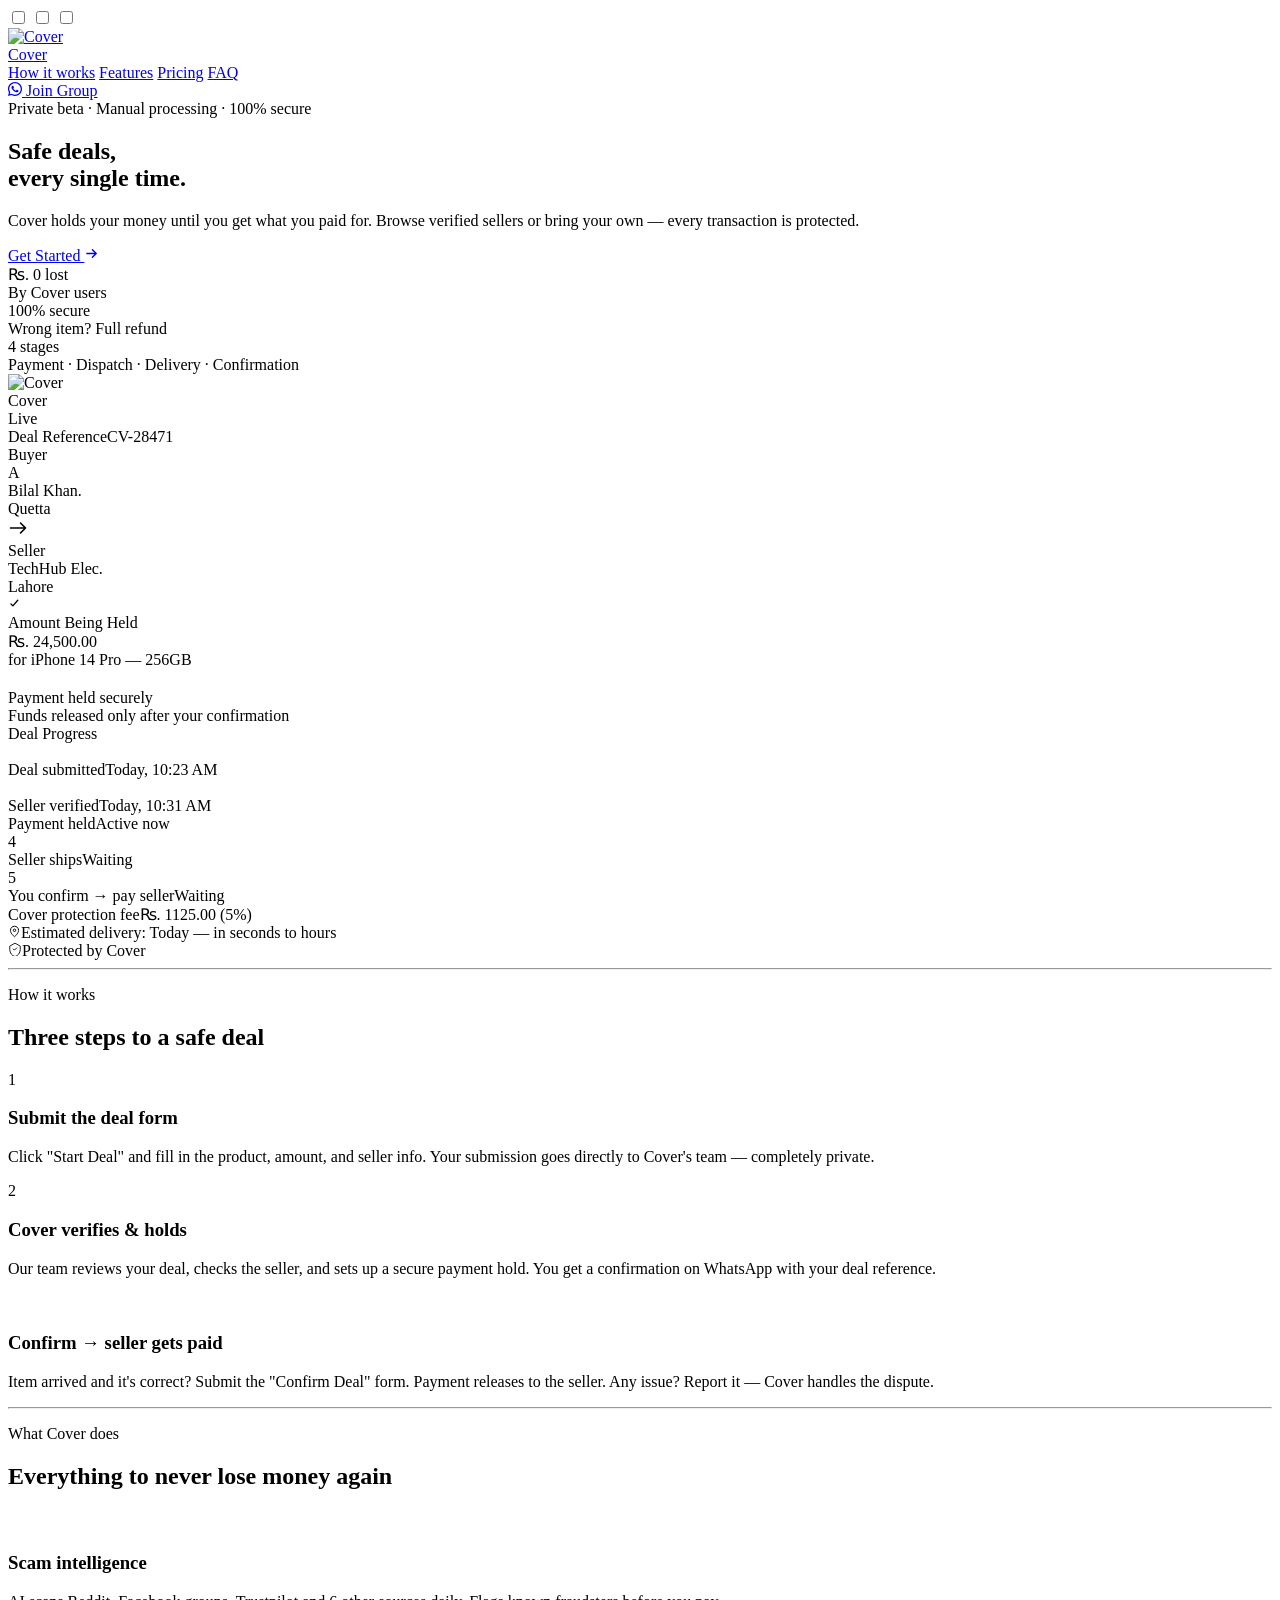
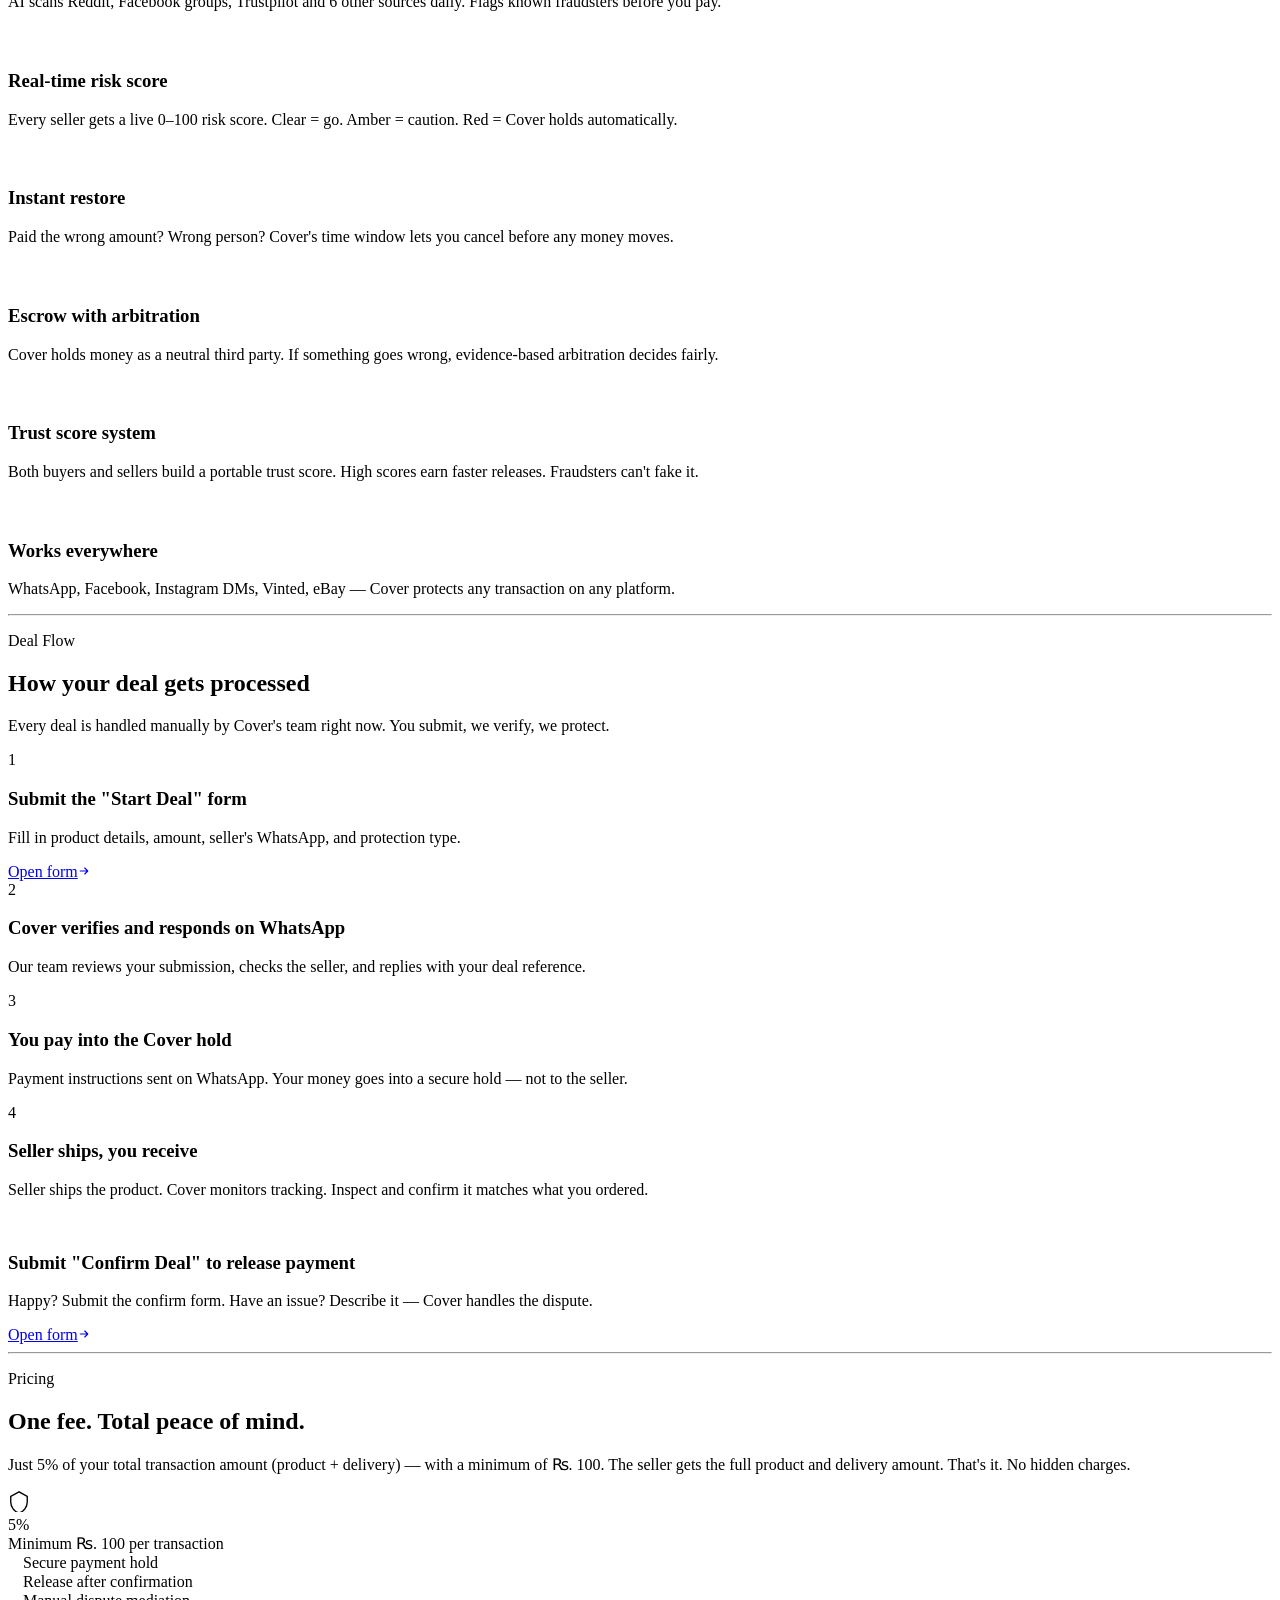
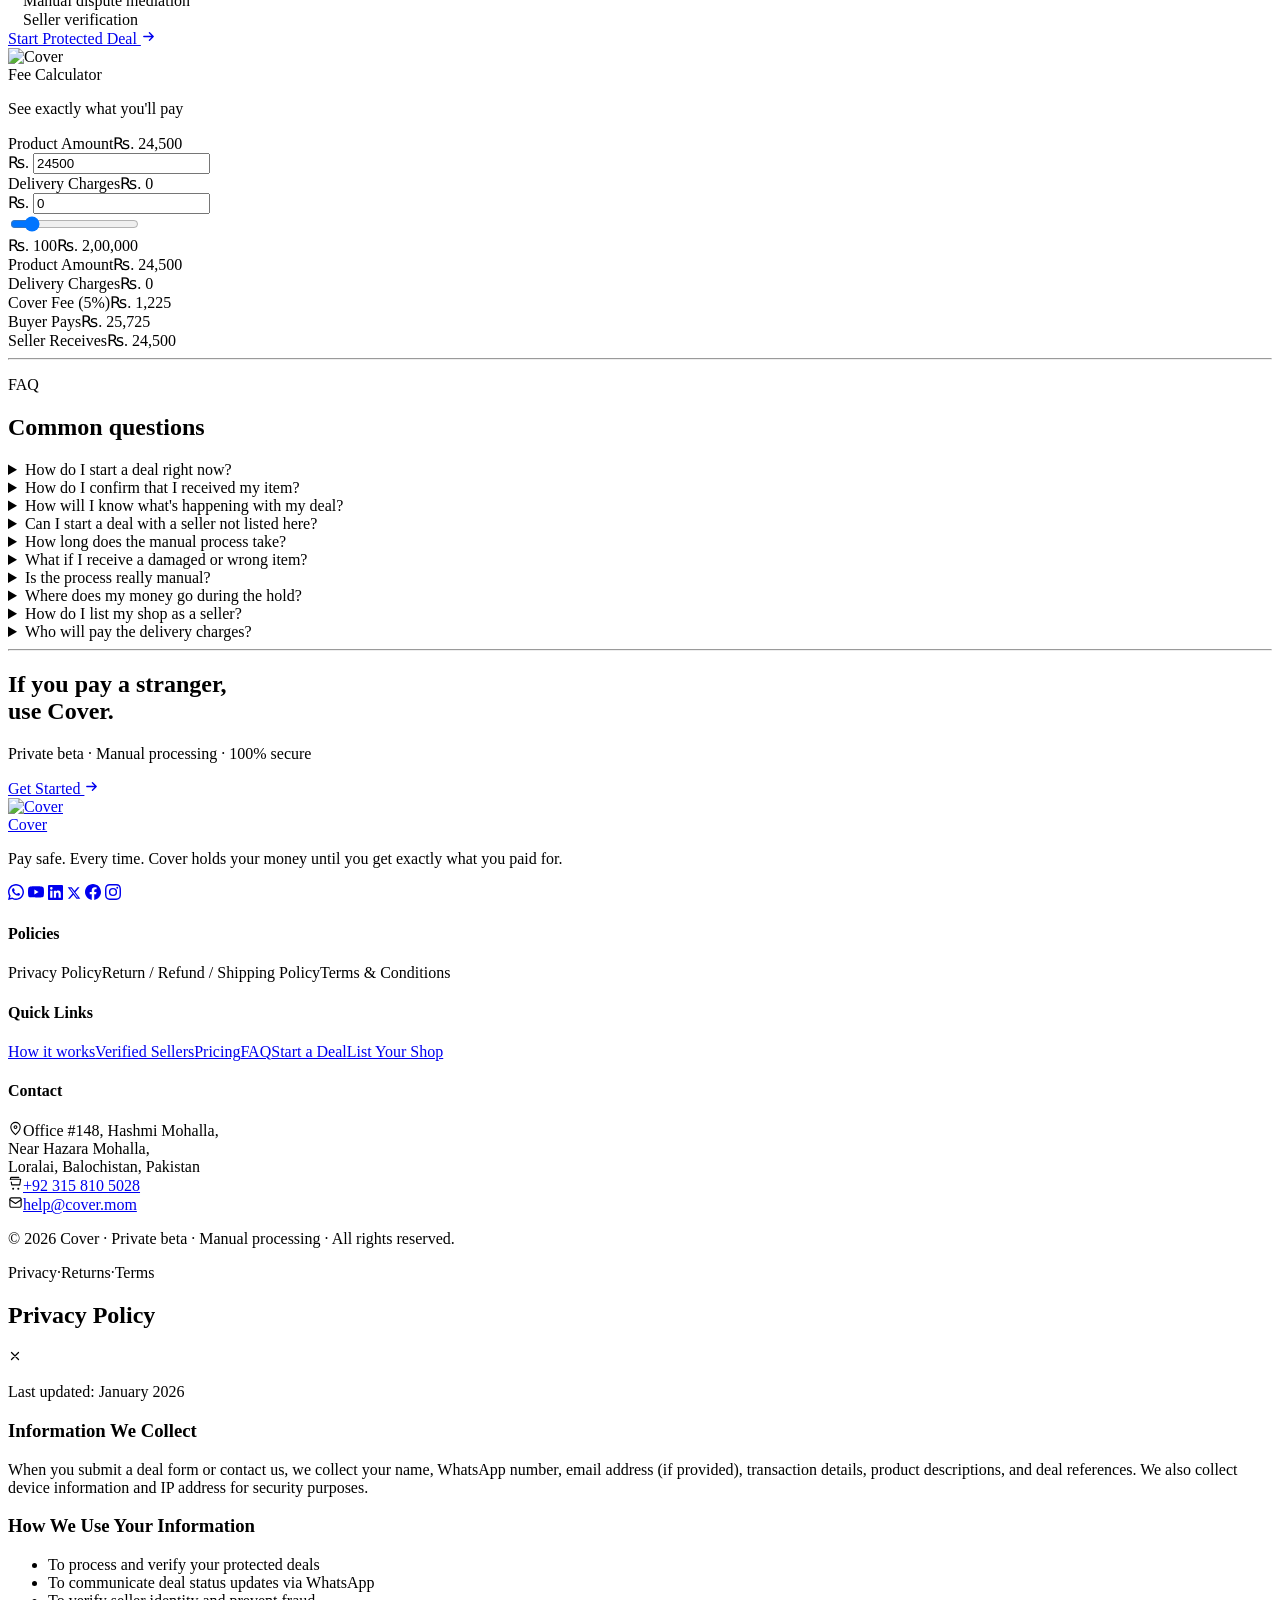
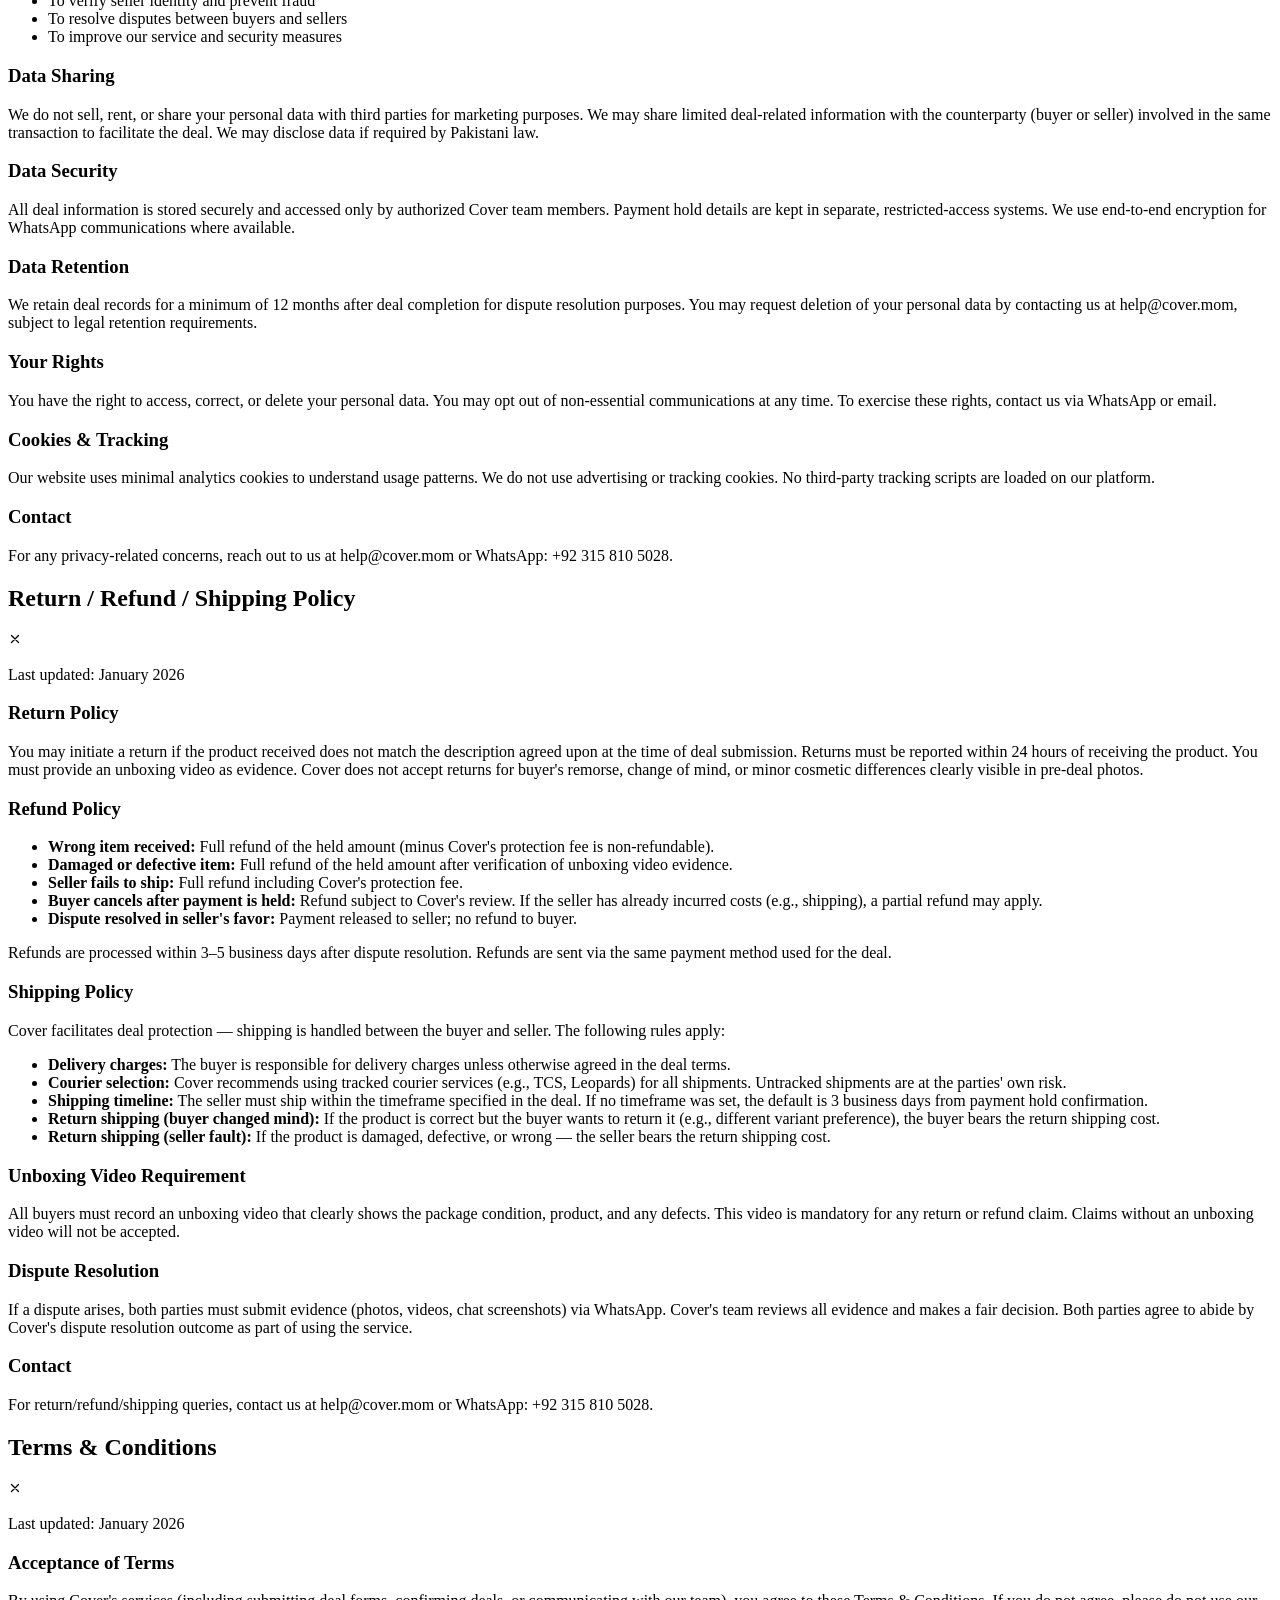
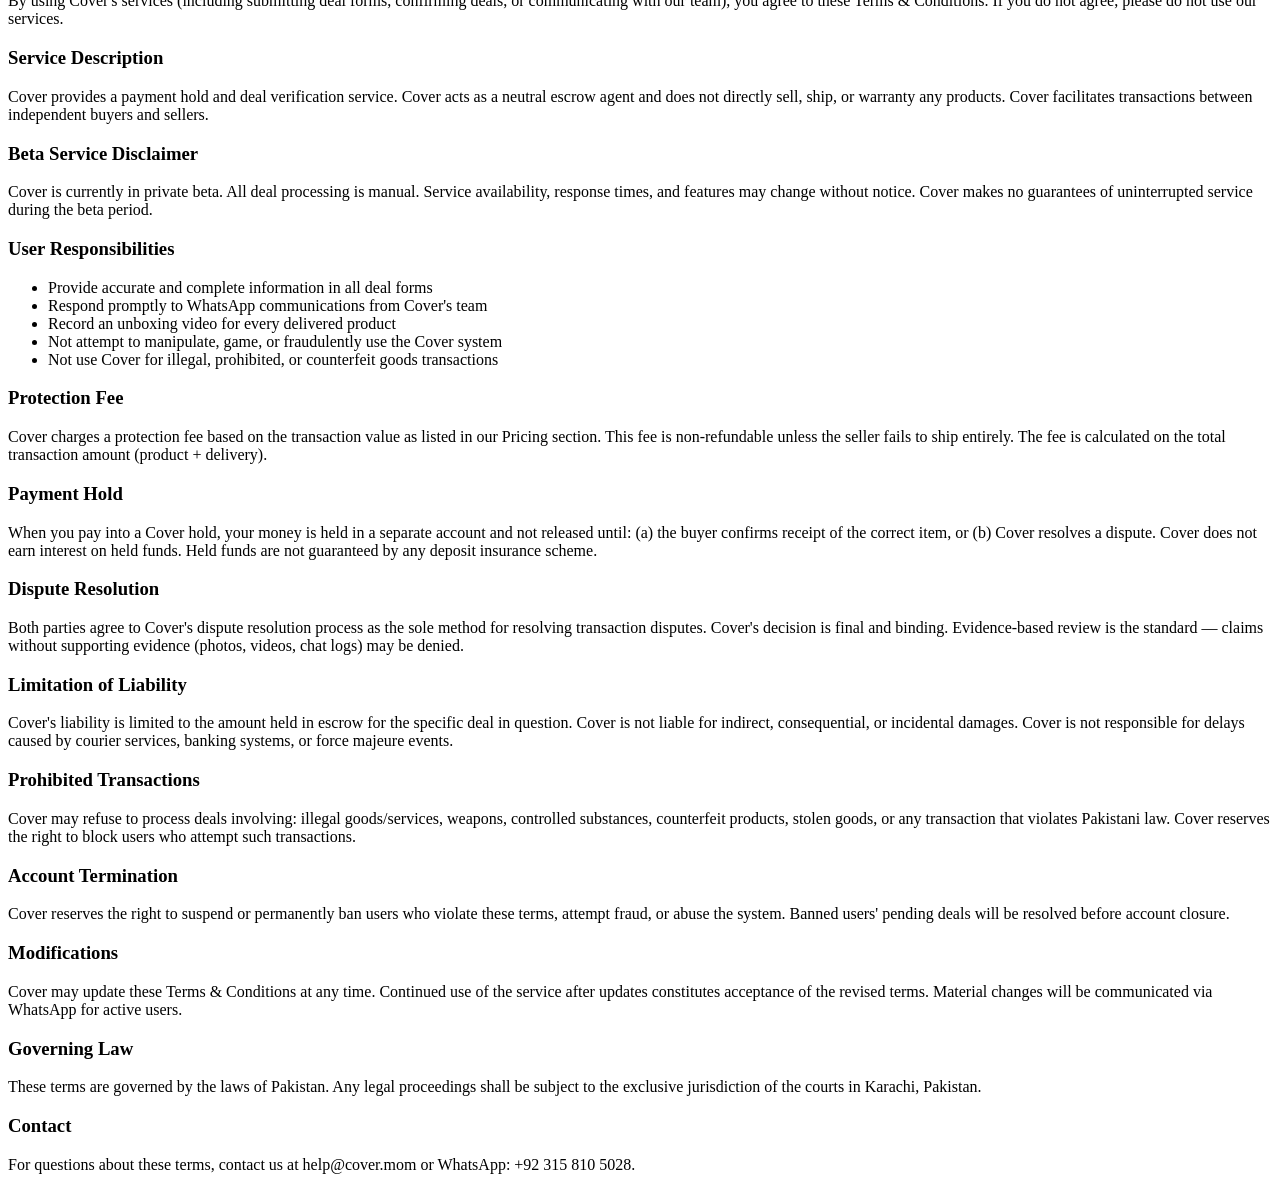
==== commit 4b6ddcef: "improved the colors and removed some of the items" ====
--- a/ui/static/index.html
+++ b/ui/static/index.html
@@ -56,11 +56,6 @@
                         >How it works</a
                     >
                     <a
-                        href="#sellers"
-                        class="hover:text-black transition-colors duration-200"
-                        >Sellers</a
-                    >
-                    <a
                         href="#features"
                         class="hover:text-black transition-colors duration-200"
                         >Features</a
@@ -80,7 +75,7 @@
                     <a
                         href="https://chat.whatsapp.com/FyVV2yoKzwP6uDaTht5zoh"
                         target="_blank"
-                        class="wa-pulse btn-green text-[12px] font-medium px-3.5 py-[7px] rounded-full flex items-center gap-1.5"
+                        class="wa-pulse btn-gray text-[12px] font-medium px-3.5 py-[7px] rounded-full flex items-center gap-1.5"
                     >
                         <svg
                             width="14"
@@ -106,7 +101,7 @@
             class="relative min-h-screen flex items-center pt-[60px] overflow-hidden"
         >
             <div
-                class="absolute top-[15%] left-[10%] w-[400px] h-[400px] rounded-full bg-green-50/60 blur-3xl pointer-events-none"
+                class="absolute top-[15%] left-[10%] w-[400px] h-[400px] rounded-full bg-gray-50/60 blur-3xl pointer-events-none"
             ></div>
             <div
                 class="absolute bottom-[10%] right-[15%] w-[300px] h-[300px] rounded-full bg-neutral-100/50 blur-3xl pointer-events-none"
@@ -122,7 +117,7 @@
                             class="inline-flex items-center gap-2 bg-white border border-black/[0.06] text-neutral-600 rounded-full px-4 py-[6px] text-[11px] font-medium tracking-wide uppercase mb-8 hr hr1"
                         >
                             <span
-                                class="w-[6px] h-[6px] rounded-full bg-green-500 inline-block pulse-dot"
+                                class="w-[6px] h-[6px] rounded-full bg-gray-500 inline-block pulse-dot"
                             ></span>
                             Private beta · Manual processing · 100% secure
                         </div>
@@ -145,7 +140,7 @@
                                 href="https://forms.gle/ugHFWiyPXx7mHuLfA"
                                 target="_blank"
                                 class="btn-primary font-medium px-7 py-3.5 rounded-full flex items-center justify-center gap-2 text-[14px]"
-                                >Start a Protected Deal
+                                >Get Started
                                 <svg
                                     width="15"
                                     height="15"
@@ -160,25 +155,6 @@
                                         stroke-linejoin="round"
                                     /></svg
                             ></a>
-                            <a
-                                href="https://forms.gle/zJ3a4kk76L6kseMQ6"
-                                target="_blank"
-                                class="inline-flex items-center gap-2.5 btn-secondary font-medium px-7 py-3.5 justify-center rounded-full text-[14px] flex-1 sm:flex-none"
-                                >Confirm Deal
-                                <svg
-                                    width="15"
-                                    height="15"
-                                    viewBox="0 0 16 16"
-                                    fill="none"
-                                >
-                                    <path
-                                        d="M4 8l2.5 2.5L13 3"
-                                        stroke="currentColor"
-                                        stroke-width="1.5"
-                                        stroke-linecap="round"
-                                        stroke-linejoin="round"
-                                    /></svg
-                            ></a>
                         </div>
                         <div
                             class="mt-14 flex flex-wrap gap-x-8 gap-y-4 hr hr4"
@@ -239,7 +215,7 @@
                                         class="w-6 h-6 bg-white rounded-md flex items-center justify-center overflow-hidden"
                                     >
                                         <img
-                                            src="assets/profile/logo.png"
+                                            src="/static/assets/profile/logo.png"
                                             alt="Cover"
                                             class="w-full h-full object-cover"
                                         />
@@ -251,7 +227,7 @@
                                 </div>
                                 <div class="flex items-center gap-1.5">
                                     <span
-                                        class="w-[6px] h-[6px] rounded-full bg-green-500 pulse-dot"
+                                        class="w-[6px] h-[6px] rounded-full bg-gray-500 pulse-dot"
                                     ></span
                                     ><span
                                         class="text-[11px] text-neutral-400 font-medium"
@@ -343,7 +319,7 @@
                                                 </div>
                                             </div>
                                             <div
-                                                class="w-7 h-7 rounded-full bg-green-50 flex items-center justify-center"
+                                                class="w-7 h-7 rounded-full bg-gray-100 flex items-center justify-center"
                                             >
                                                 <svg
                                                     width="12"
@@ -353,7 +329,7 @@
                                                 >
                                                     <path
                                                         d="M4 8l2.5 2.5L13 3"
-                                                        stroke="#16a34a"
+                                                        stroke="black"
                                                         stroke-width="1.8"
                                                         stroke-linecap="round"
                                                         stroke-linejoin="round"
@@ -392,11 +368,11 @@
                                 </div>
                             </div>
                             <div
-                                class="px-5 py-3.5 border-b border-black/[0.04] bg-green-50/50"
+                                class="px-5 py-3.5 border-b border-black/[0.04] bg-gray-50/50"
                             >
                                 <div class="flex items-center gap-2.5">
                                     <div
-                                        class="w-8 h-8 rounded-lg bg-green-500 flex items-center justify-center flex-shrink-0"
+                                        class="w-8 h-8 rounded-lg bg-gray-500 flex items-center justify-center flex-shrink-0"
                                     >
                                         <svg
                                             width="16"
@@ -420,12 +396,12 @@
                                     </div>
                                     <div>
                                         <div
-                                            class="text-[13px] font-bold text-green-800 leading-tight"
+                                            class="text-[13px] font-bold text-black leading-tight"
                                         >
                                             Payment held securely
                                         </div>
                                         <div
-                                            class="text-[11px] text-green-600/70"
+                                            class="text-[11px] text-gray-700/70"
                                         >
                                             Funds released only after your
                                             confirmation
@@ -442,7 +418,7 @@
                                 <div class="space-y-3">
                                     <div class="flex items-center gap-3">
                                         <div
-                                            class="w-5 h-5 rounded-full bg-green-500 flex items-center justify-center flex-shrink-0"
+                                            class="w-5 h-5 rounded-full bg-gray-500 flex items-center justify-center flex-shrink-0"
                                         >
                                             <svg
                                                 width="10"
@@ -469,7 +445,7 @@
                                     </div>
                                     <div class="flex items-center gap-3">
                                         <div
-                                            class="w-5 h-5 rounded-full bg-green-500 flex items-center justify-center flex-shrink-0"
+                                            class="w-5 h-5 rounded-full bg-gray-500 flex items-center justify-center flex-shrink-0"
                                         >
                                             <svg
                                                 width="10"
@@ -496,17 +472,17 @@
                                     </div>
                                     <div class="flex items-center gap-3">
                                         <div
-                                            class="w-5 h-5 rounded-full bg-green-500 flex items-center justify-center flex-shrink-0 pulse-dot"
+                                            class="w-5 h-5 rounded-full bg-gray-500 flex items-center justify-center flex-shrink-0 pulse-dot"
                                         >
                                             <div
                                                 class="w-2 h-2 rounded-full bg-white"
                                             ></div>
                                         </div>
                                         <span
-                                            class="text-[12px] font-semibold text-green-700 flex-1"
+                                            class="text-[12px] font-semibold text-gray-800 flex-1 flex pulse-dot"
                                             >Payment held</span
                                         ><span
-                                            class="text-[10px] text-green-600 font-medium"
+                                            class="text-[10px] text-gray-800 font-medium"
                                             >Active now</span
                                         >
                                     </div>
@@ -554,10 +530,10 @@
                                         >Cover protection fee</span
                                     ><span
                                         class="text-[12px] font-semibold text-black"
-                                        >₨. 490.00
+                                        >₨. 1125.00
                                         <span
                                             class="text-neutral-400 font-normal"
-                                            >(2%)</span
+                                            >(5%)</span
                                         ></span
                                     >
                                 </div>
@@ -674,7 +650,7 @@
                 </div>
                 <div class="card p-7 reveal rd2">
                     <div
-                        class="w-11 h-11 bg-green-600 rounded-full flex items-center justify-center mb-6"
+                        class="w-11 h-11 bg-black rounded-full flex items-center justify-center mb-6"
                     >
                         <svg
                             width="16"
@@ -701,491 +677,6 @@
                         form. Payment releases to the seller. Any issue? Report
                         it — Cover handles the dispute.
                     </p>
-                </div>
-            </div>
-        </section>
-
-        <hr class="sep" />
-
-        <!-- SELLERS -->
-        <section
-            id="sellers"
-            class="py-24 sm:py-28 max-w-7xl mx-auto px-5 sm:px-8 lg:px-10 relative"
-        >
-            <input type="checkbox" name="shop-toggle" id="shop-0" />
-            <input type="checkbox" name="shop-toggle" id="shop-1" />
-            <input type="checkbox" name="shop-toggle" id="shop-2" />
-            <input type="checkbox" name="shop-toggle" id="shop-3" />
-            <input type="checkbox" name="shop-toggle" id="shop-4" />
-            <div
-                class="flex flex-col sm:flex-row sm:items-end sm:justify-between gap-4 mb-12 reveal"
-            >
-                <div>
-                    <p
-                        class="text-[11px] uppercase tracking-[0.12em] text-neutral-400 mb-3 font-medium"
-                    >
-                        Verified Sellers
-                    </p>
-                    <h2
-                        class="text-[clamp(1.75rem,4vw,2.75rem)] text-black leading-[1.15] tracking-[-0.02em] font-extrabold"
-                    >
-                        Browse
-                        <span class="text-gradient">trusted sellers</span>
-                    </h2>
-                </div>
-                <a
-                    href="https://forms.gle/gVg4ht1UuVDXMQMQ6"
-                    target="_blank"
-                    class="btn-primary text-[13px] font-medium px-6 py-3 rounded-full flex items-center gap-2 self-start"
-                    >List your shop</a
-                >
-            </div>
-
-            <div class="grid sm:grid-cols-2 lg:grid-cols-3 gap-6">
-                <!-- Shops -->
-                <div class="card overflow-hidden reveal rd1">
-                    <div class="h-[160px] bg-neutral-100 overflow-hidden">
-                        <img
-                            src="/static/assets/taab_official_store/logo.jpeg"
-                            alt="Taab Store Official"
-                            class="seller-img w-full h-full object-cover"
-                        />
-                    </div>
-                    <div class="p-5">
-                        <div
-                            class="flex items-start justify-between gap-3 mb-2.5"
-                        >
-                            <div>
-                                <h3
-                                    class="font-semibold text-black text-[15px] tracking-tight"
-                                >
-                                    Taab Store Official
-                                </h3>
-                                <p class="text-[12px] text-neutral-400 mt-0.5">
-                                    Jewellery · Footwear · Smart Watches
-                                </p>
-                            </div>
-                            <span
-                                class="text-[10px] font-semibold text-green-700 bg-green-50 border border-green-100 px-2.5 py-[3px] rounded-full uppercase tracking-wider flex-shrink-0"
-                                >Verified</span
-                            >
-                        </div>
-                        <p
-                            class="text-[13px] text-neutral-500 leading-[1.65] mb-4"
-                        >
-                            Taab provides the imported jewellery, footwear,
-                            smartwatches and other accessories.
-                        </p>
-                        <label for="shop-0" class="btn-view-shop"
-                            ><svg
-                                width="14"
-                                height="14"
-                                viewBox="0 0 16 16"
-                                fill="none"
-                            >
-                                <path
-                                    d="M1 6s2.5-4 7-4 7 4 7 4-2.5 4-7 4-7-4-7-4z"
-                                    stroke="currentColor"
-                                    stroke-width="1.2"
-                                />
-                                <circle
-                                    cx="8"
-                                    cy="6"
-                                    r="2"
-                                    stroke="currentColor"
-                                    stroke-width="1.2"
-                                /></svg
-                            >View Shop</label
-                        >
-                    </div>
-                </div>
-                <div class="card overflow-hidden reveal rd1">
-                    <div class="h-[160px] bg-neutral-100 overflow-hidden">
-                        <img
-                            src="/static/assets/kaleemi_foods/logo.jpeg"
-                            alt="Kaleemi Foods"
-                            class="seller-img w-full h-full object-cover"
-                        />
-                    </div>
-                    <div class="p-5">
-                        <div
-                            class="flex items-start justify-between gap-3 mb-2.5"
-                        >
-                            <div>
-                                <h3
-                                    class="font-semibold text-black text-[15px] tracking-tight"
-                                >
-                                    Kaleemi Foods
-                                </h3>
-                                <p class="text-[12px] text-neutral-400 mt-0.5">
-                                    Organic Honey - Desi Ghee - Shilajit -
-                                    Zafraan
-                                </p>
-                            </div>
-                            <span
-                                class="text-[10px] font-semibold text-green-700 bg-green-50 border border-green-100 px-2.5 py-[3px] rounded-full uppercase tracking-wider flex-shrink-0"
-                                >Verified</span
-                            >
-                        </div>
-                        <p
-                            class="text-[13px] text-neutral-500 leading-[1.65] mb-4"
-                        >
-                            Kaleemi Foods provides Organic Honey, Desi Ghee,
-                            Shilajit and Zafraan with pure quality.
-                        </p>
-                        <label for="shop-1" class="btn-view-shop"
-                            ><svg
-                                width="14"
-                                height="14"
-                                viewBox="0 0 16 16"
-                                fill="none"
-                            >
-                                <path
-                                    d="M1 6s2.5-4 7-4 7 4 7 4-2.5 4-7 4-7-4-7-4z"
-                                    stroke="currentColor"
-                                    stroke-width="1.2"
-                                />
-                                <circle
-                                    cx="8"
-                                    cy="6"
-                                    r="2"
-                                    stroke="currentColor"
-                                    stroke-width="1.2"
-                                /></svg
-                            >View Shop</label
-                        >
-                    </div>
-                </div>
-                <div
-                    class="card border-dashed border-black/[0.08] bg-neutral-50/50 flex flex-col items-center justify-center p-8 reveal rd3"
-                >
-                    <div
-                        class="w-14 h-14 bg-neutral-100 rounded-2xl flex items-center justify-center mb-4"
-                    >
-                        <svg
-                            width="24"
-                            height="24"
-                            viewBox="0 0 24 24"
-                            fill="none"
-                        >
-                            <path
-                                d="M12 5v14M5 12h14"
-                                stroke="#A3A3A3"
-                                stroke-width="1.5"
-                                stroke-linecap="round"
-                            />
-                        </svg>
-                    </div>
-                    <h3
-                        class="font-semibold text-black text-[15px] mb-1 tracking-tight"
-                    >
-                        Your seller not here?
-                    </h3>
-                    <p
-                        class="text-[13px] text-neutral-400 text-center leading-[1.65] mb-5 max-w-[220px]"
-                    >
-                        Start a protected deal with anyone — listed or not.
-                    </p>
-                    <a
-                        href="https://forms.gle/ugHFWiyPXx7mHuLfA"
-                        target="_blank"
-                        class="btn-primary text-[12px] font-medium px-6 py-2.5 rounded-full"
-                        >Start Deal Anyway</a
-                    >
-                </div>
-            </div>
-
-            <!-- Pop Ups -->
-            <div class="shop-overlay" data-overlay="0">
-                <label for="shop-0" class="backdrop-label"></label>
-                <div class="shop-modal-panel">
-                    <div class="shop-modal-scroll">
-                        <div class="shop-modal-banner">
-                            <img
-                                src="/static/assets/taab_official_store/logo.jpeg"
-                                alt="Taab Store"
-                            /><label for="shop-0" class="shop-modal-close-label"
-                                ><svg
-                                    width="16"
-                                    height="16"
-                                    viewBox="0 0 16 16"
-                                    fill="none"
-                                >
-                                    <path
-                                        d="M4 4l8 8M12 4l-8 8"
-                                        stroke="currentColor"
-                                        stroke-width="1.5"
-                                        stroke-linecap="round"
-                                    /></svg
-                            ></label>
-                        </div>
-                        <div class="p-6">
-                            <div
-                                class="flex items-start justify-between gap-3 mb-3"
-                            >
-                                <div>
-                                    <h2
-                                        class="font-bold text-black text-[18px] tracking-tight"
-                                    >
-                                        Taab Official Store
-                                    </h2>
-                                    <p
-                                        class="text-[12px] text-neutral-400 mt-1"
-                                    >
-                                        Jewellery · Footwear · Smart Watches
-                                    </p>
-                                </div>
-                                <span
-                                    class="text-[10px] font-semibold text-green-700 bg-green-50 border border-green-100 px-2.5 py-[3px] rounded-full uppercase tracking-wider flex-shrink-0"
-                                    >Verified</span
-                                >
-                            </div>
-                            <div class="flex items-start gap-2 mb-2.5">
-                                <svg
-                                    width="15"
-                                    height="15"
-                                    viewBox="0 0 16 16"
-                                    fill="none"
-                                    class="flex-shrink-0 mt-0.5 text-neutral-400"
-                                >
-                                    <path
-                                        d="M8 1.5C5.5 1.5 3 3.5 3 6.5c0 4 5 8 5 8s5-4 5-8c0-3-2.5-5-5-5z"
-                                        stroke="currentColor"
-                                        stroke-width="1.2"
-                                    />
-                                    <circle
-                                        cx="8"
-                                        cy="6.5"
-                                        r="1.5"
-                                        stroke="currentColor"
-                                        stroke-width="1.2"
-                                    /></svg
-                                ><span class="text-[13px] text-neutral-500"
-                                    >Karachi - Delivers all over Pakistan</span
-                                >
-                            </div>
-                            <p
-                                class="text-[13px] text-neutral-500 leading-[1.7]"
-                            >
-                                Taab provides the imported jewellery, footwear,
-                                smartwatches and other accessories.
-                            </p>
-                            <hr
-                                class="border-none border-t border-black/[0.05] my-4"
-                            />
-                            <div class="flex flex-wrap gap-2 mb-4">
-                                <a
-                                    href="https://taab.mywebx.pk"
-                                    target="_blank"
-                                    class="shop-modal-link"
-                                    >Website</a
-                                >
-                            </div>
-                            <hr
-                                class="border-none border-t border-black/[0.05] my-4"
-                            />
-                            <p
-                                class="text-[11px] uppercase tracking-[0.1em] text-neutral-400 font-medium mb-3"
-                            >
-                                Shop Items
-                            </p>
-                            <div class="grid grid-cols-3 gap-2">
-                                <div class="shop-modal-item">
-                                    <img
-                                        src="assets/taab_official_store/first.png"
-                                        alt="Item 1"
-                                        loading="lazy"
-                                    />
-                                </div>
-                                <div class="shop-modal-item">
-                                    <img
-                                        src="assets/taab_official_store/second.jpeg"
-                                        alt="Item 2"
-                                        loading="lazy"
-                                    />
-                                </div>
-                                <div class="shop-modal-item">
-                                    <img
-                                        src="assets/taab_official_store/third.jpeg"
-                                        alt="Item 3"
-                                        loading="lazy"
-                                    />
-                                </div>
-                            </div>
-                        </div>
-                    </div>
-                    <div class="p-6 pt-0 flex gap-2 flex-shrink-0">
-                        <a
-                            href="https://chat.whatsapp.com/FyVV2yoKzwP6uDaTht5zoh"
-                            target="_blank"
-                            class="btn-green flex-1 text-center text-[13px] font-semibold py-3 rounded-xl flex items-center justify-center gap-1.5 no-underline"
-                            >WhatsApp</a
-                        ><a
-                            href="https://forms.gle/ugHFWiyPXx7mHuLfA"
-                            target="_blank"
-                            class="btn-primary flex-1 text-center text-[13px] font-semibold py-3 rounded-xl flex items-center justify-center gap-1.5 no-underline"
-                            >Start Deal<svg
-                                width="13"
-                                height="13"
-                                viewBox="0 0 16 16"
-                                fill="none"
-                            >
-                                <path
-                                    d="M3 8h10M9 4l4 4-4 4"
-                                    stroke="currentColor"
-                                    stroke-width="1.5"
-                                    stroke-linecap="round"
-                                    stroke-linejoin="round"
-                                /></svg
-                        ></a>
-                    </div>
-                </div>
-            </div>
-            <div class="shop-overlay" data-overlay="1">
-                <label for="shop-1" class="backdrop-label"></label>
-                <div class="shop-modal-panel">
-                    <div class="shop-modal-scroll">
-                        <div class="shop-modal-banner">
-                            <img
-                                src="/static/assets/kaleemi_foods/logo.jpeg"
-                                alt="Kaleemi Foods"
-                            /><label for="shop-1" class="shop-modal-close-label"
-                                ><svg
-                                    width="16"
-                                    height="16"
-                                    viewBox="0 0 16 16"
-                                    fill="none"
-                                >
-                                    <path
-                                        d="M4 4l8 8M12 4l-8 8"
-                                        stroke="currentColor"
-                                        stroke-width="1.5"
-                                        stroke-linecap="round"
-                                    /></svg
-                            ></label>
-                        </div>
-                        <div class="p-6">
-                            <div
-                                class="flex items-start justify-between gap-3 mb-3"
-                            >
-                                <div>
-                                    <h2
-                                        class="font-bold text-black text-[18px] tracking-tight"
-                                    >
-                                        Kaleemi Foods
-                                    </h2>
-                                    <p
-                                        class="text-[12px] text-neutral-400 mt-1"
-                                    >
-                                        Organic Honey - Desi Ghee - Shilajit -
-                                        Zafraan
-                                    </p>
-                                </div>
-                                <span
-                                    class="text-[10px] font-semibold text-green-700 bg-green-50 border border-green-100 px-2.5 py-[3px] rounded-full uppercase tracking-wider flex-shrink-0"
-                                    >Verified</span
-                                >
-                            </div>
-                            <div class="flex items-start gap-2 mb-2.5">
-                                <svg
-                                    width="15"
-                                    height="15"
-                                    viewBox="0 0 16 16"
-                                    fill="none"
-                                    class="flex-shrink-0 mt-0.5 text-neutral-400"
-                                >
-                                    <path
-                                        d="M8 1.5C5.5 1.5 3 3.5 3 6.5c0 4 5 8 5 8s5-4 5-8c0-3-2.5-5-5-5z"
-                                        stroke="currentColor"
-                                        stroke-width="1.2"
-                                    />
-                                    <circle
-                                        cx="8"
-                                        cy="6.5"
-                                        r="1.5"
-                                        stroke="currentColor"
-                                        stroke-width="1.2"
-                                    /></svg
-                                ><span class="text-[13px] text-neutral-500"
-                                    >Faisal Kalooni Near Jinnah Airport Karachi
-                                    - Delivers all over Pakistan</span
-                                >
-                            </div>
-                            <p
-                                class="text-[13px] text-neutral-500 leading-[1.7]"
-                            >
-                                Kaleemi Foods provides Organic Honey, Desi Ghee,
-                                Shilajit and Zafraan with pure quality.
-                            </p>
-                            <hr
-                                class="border-none border-t border-black/[0.05] my-4"
-                            />
-                            <div class="flex flex-wrap gap-2 mb-4">
-                                <a
-                                    href="https://www.facebook.com/share/17XqBuSDDk/?mibextid=wwXIfr"
-                                    target="_blank"
-                                    class="shop-modal-link"
-                                    >Facebook Page</a
-                                >
-                            </div>
-                            <hr
-                                class="border-none border-t border-black/[0.05] my-4"
-                            />
-                            <p
-                                class="text-[11px] uppercase tracking-[0.1em] text-neutral-400 font-medium mb-3"
-                            >
-                                Shop Items
-                            </p>
-                            <div class="grid grid-cols-3 gap-2">
-                                <div class="shop-modal-item">
-                                    <img
-                                        src="assets/kaleemi_foods/first.jpeg"
-                                        alt="Item 1"
-                                        loading="lazy"
-                                    />
-                                </div>
-                                <div class="shop-modal-item">
-                                    <img
-                                        src="assets/kaleemi_foods/second.jpeg"
-                                        alt="Item 2"
-                                        loading="lazy"
-                                    />
-                                </div>
-                                <div class="shop-modal-item">
-                                    <img
-                                        src="assets/kaleemi_foods/third.jpeg"
-                                        alt="Item 3"
-                                        loading="lazy"
-                                    />
-                                </div>
-                            </div>
-                        </div>
-                    </div>
-                    <div class="p-6 pt-0 flex gap-2 flex-shrink-0">
-                        <a
-                            href="https://chat.whatsapp.com/FyVV2yoKzwP6uDaTht5zoh"
-                            target="_blank"
-                            class="btn-green flex-1 text-center text-[13px] font-semibold py-3 rounded-xl flex items-center justify-center gap-1.5 no-underline"
-                            >WhatsApp</a
-                        ><a
-                            href="https://forms.gle/ugHFWiyPXx7mHuLfA"
-                            target="_blank"
-                            class="btn-primary flex-1 text-center text-[13px] font-semibold py-3 rounded-xl flex items-center justify-center gap-1.5 no-underline"
-                            >Start Deal<svg
-                                width="13"
-                                height="13"
-                                viewBox="0 0 16 16"
-                                fill="none"
-                            >
-                                <path
-                                    d="M3 8h10M9 4l4 4-4 4"
-                                    stroke="currentColor"
-                                    stroke-width="1.5"
-                                    stroke-linecap="round"
-                                    stroke-linejoin="round"
-                                /></svg
-                        ></a>
-                    </div>
                 </div>
             </div>
         </section>
@@ -1525,7 +1016,7 @@
                 </div>
                 <div class="relative flex gap-5 reveal rd4">
                     <div
-                        class="w-[38px] h-[38px] bg-green-600 rounded-full flex items-center justify-center flex-shrink-0 z-10"
+                        class="w-[38px] h-[38px] bg-black rounded-full flex items-center justify-center flex-shrink-0 z-10"
                     >
                         <svg
                             width="14"
@@ -1614,7 +1105,7 @@
                         >
                             <div class="flex items-center gap-4 mb-5">
                                 <div
-                                    class="w-12 h-12 bg-green-600 rounded-xl flex items-center justify-center flex-shrink-0"
+                                    class="w-12 h-12 bg-white rounded-xl flex items-center justify-center flex-shrink-0"
                                 >
                                     <svg
                                         width="22"
@@ -1624,7 +1115,7 @@
                                     >
                                         <path
                                             d="M12 2L3 7v6c0 5.55 3.84 10.74 9 12 5.16-1.26 9-6.45 9-12V7L12 2z"
-                                            stroke="white"
+                                            stroke="black"
                                             stroke-width="1.5"
                                         />
                                         <path
@@ -1659,7 +1150,7 @@
                                     >
                                         <path
                                             d="M4 8l2.5 2.5L13 3"
-                                            stroke="#22C55E"
+                                            stroke="white"
                                             stroke-width="1.5"
                                             stroke-linecap="round"
                                             stroke-linejoin="round"
@@ -1675,7 +1166,7 @@
                                     >
                                         <path
                                             d="M4 8l2.5 2.5L13 3"
-                                            stroke="#22C55E"
+                                            stroke="white"
                                             stroke-width="1.5"
                                             stroke-linecap="round"
                                             stroke-linejoin="round"
@@ -1691,7 +1182,7 @@
                                     >
                                         <path
                                             d="M4 8l2.5 2.5L13 3"
-                                            stroke="#22C55E"
+                                            stroke="white"
                                             stroke-width="1.5"
                                             stroke-linecap="round"
                                             stroke-linejoin="round"
@@ -1707,7 +1198,7 @@
                                     >
                                         <path
                                             d="M4 8l2.5 2.5L13 3"
-                                            stroke="#22C55E"
+                                            stroke="white"
                                             stroke-width="1.5"
                                             stroke-linecap="round"
                                             stroke-linejoin="round"
@@ -1719,7 +1210,7 @@
                         <a
                             href="https://forms.gle/ugHFWiyPXx7mHuLfA"
                             target="_blank"
-                            class="inline-flex items-center gap-2 btn-green font-medium px-7 py-3.5 rounded-full text-[14px]"
+                            class="inline-flex items-center gap-2 btn-gray font-medium px-7 py-3.5 rounded-full text-[14px]"
                             >Start Protected Deal
                             <svg
                                 width="15"
@@ -1752,7 +1243,7 @@
                                         class="w-7 h-7 bg-white rounded-lg flex items-center justify-center overflow-hidden"
                                     >
                                         <img
-                                            src="assets/profile/logo.png"
+                                            src="/static/assets/profile/logo.png"
                                             alt="Cover"
                                             class="w-full h-full object-cover"
                                         />
@@ -1791,7 +1282,7 @@
                                             value="24500"
                                             min="0"
                                             step="100"
-                                            class="calc-input w-full pl-10 text-2xl font-bold bg-transparent border border-white/10 focus:border-green-500 rounded-2xl py-4 transition-all"
+                                            class="calc-input w-full pl-10 text-2xl font-bold bg-transparent border border-white/10 focus:border-gray-500 rounded-2xl py-4 transition-all"
                                         />
                                     </div>
                                 </div>
@@ -1817,7 +1308,7 @@
                                             value="0"
                                             min="0"
                                             step="50"
-                                            class="calc-input w-full pl-10 text-xl font-bold bg-transparent border border-white/10 focus:border-green-500 rounded-xl py-3 transition-all"
+                                            class="calc-input w-full pl-10 text-xl font-bold bg-transparent border border-white/10 focus:border-gray-500 rounded-xl py-3 transition-all"
                                         />
                                     </div>
                                 </div>
@@ -1830,7 +1321,7 @@
                                         max="200000"
                                         step="100"
                                         value="24500"
-                                        class="w-full accent-green-500"
+                                        class="w-full accent-gray-200"
                                     />
                                     <div
                                         class="flex justify-between text-[10px] text-neutral-500 mt-1"
@@ -1874,7 +1365,7 @@
                                                 >Cover Fee (5%)</span
                                             ><span
                                                 id="feeDisplay"
-                                                class="font-medium text-green-400"
+                                                class="font-medium text-gray-400"
                                                 >₨. 1,225</span
                                             >
                                         </div>
@@ -2065,16 +1556,11 @@
                 </p>
                 <div class="flex flex-col sm:flex-row gap-3 justify-center">
                     <a
-                        href="https://chat.whatsapp.com/FyVV2yoKzwP6uDaTht5zoh"
-                        target="_blank"
-                        class="wa-pulse inline-flex items-center gap-2.5 btn-green font-medium px-7 py-3.5 rounded-full text-[14px] flex-1 sm:flex-none"
-                        >Join WhatsApp Group</a
-                    >
-                    <a
                         href="https://forms.gle/ugHFWiyPXx7mHuLfA"
                         target="_blank"
-                        class="inline-flex items-center gap-2.5 btn-primary font-medium px-7 py-3.5 rounded-full text-[14px] flex-1 sm:flex-none"
-                        >Start a Deal<svg
+                        class="btn-primary font-medium px-7 py-3.5 rounded-full flex items-center justify-center gap-2 text-[14px]"
+                        >Get Started
+                        <svg
                             width="15"
                             height="15"
                             viewBox="0 0 16 16"
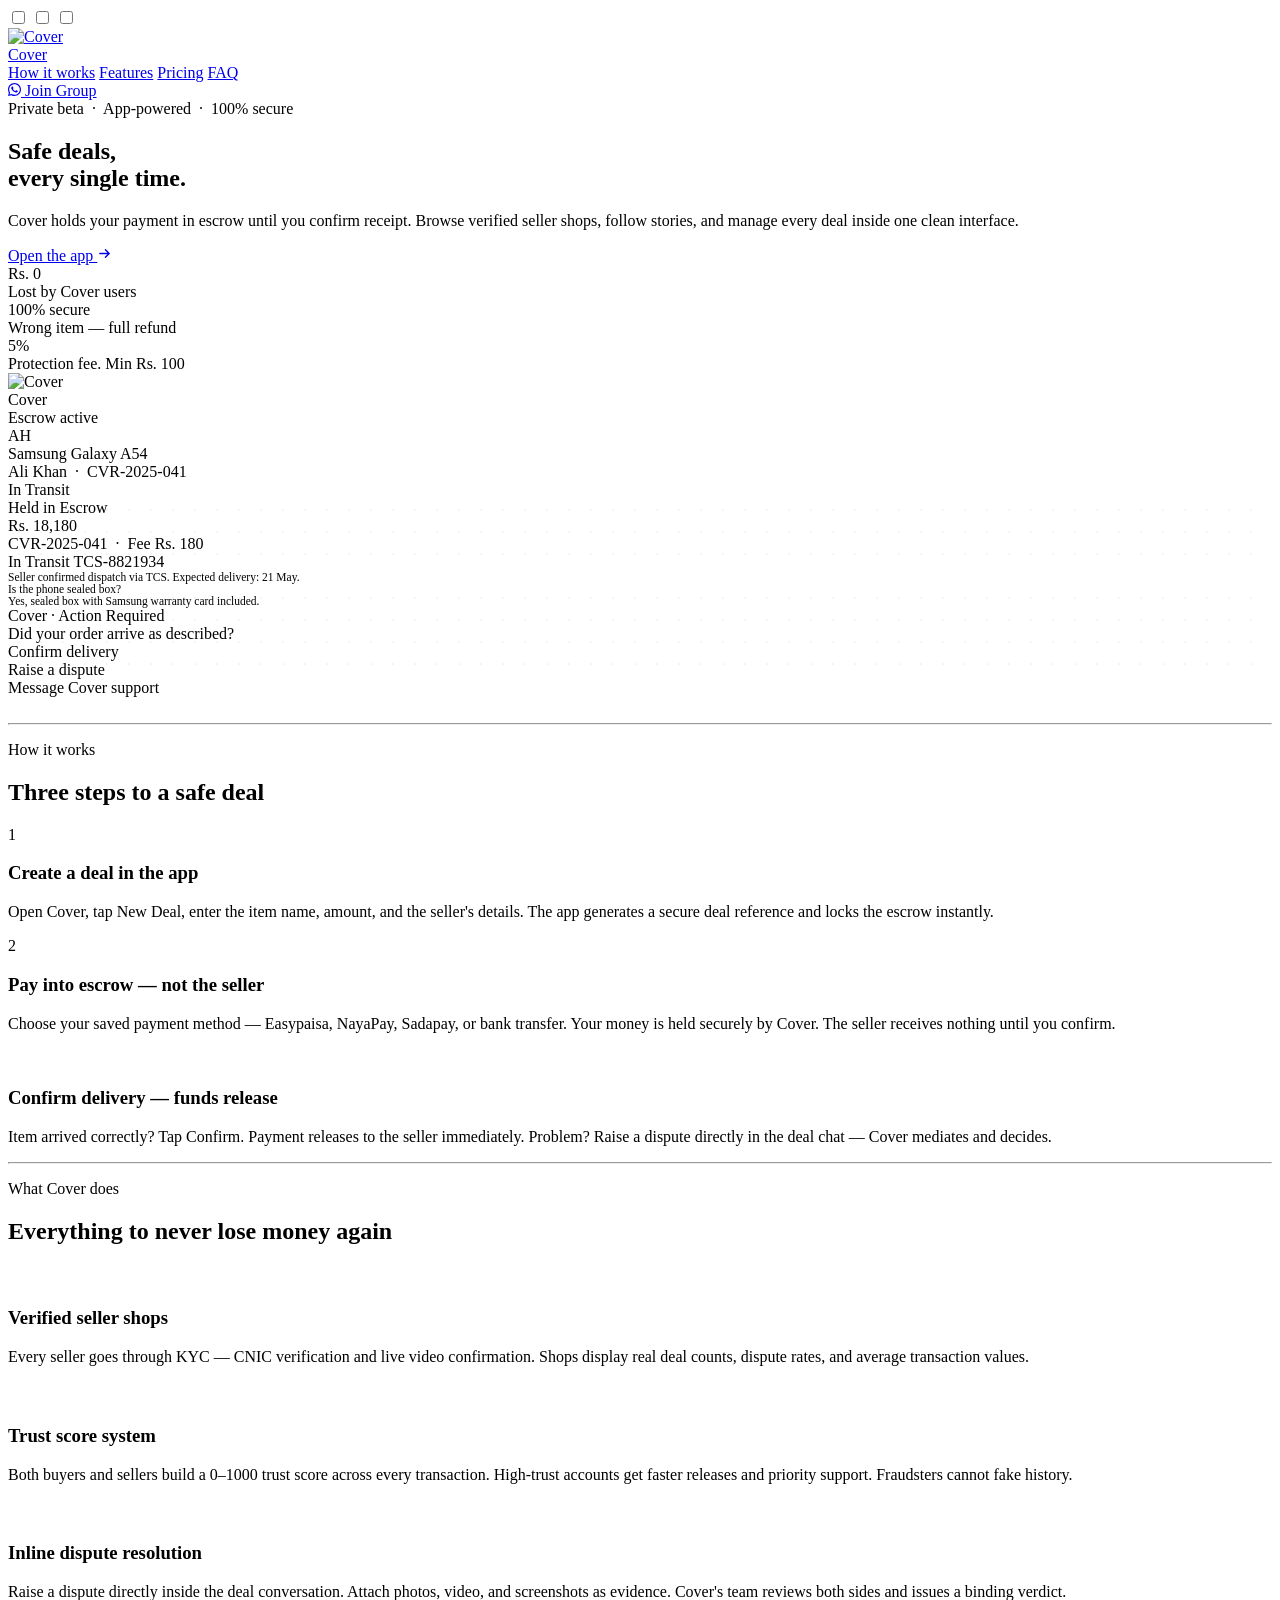
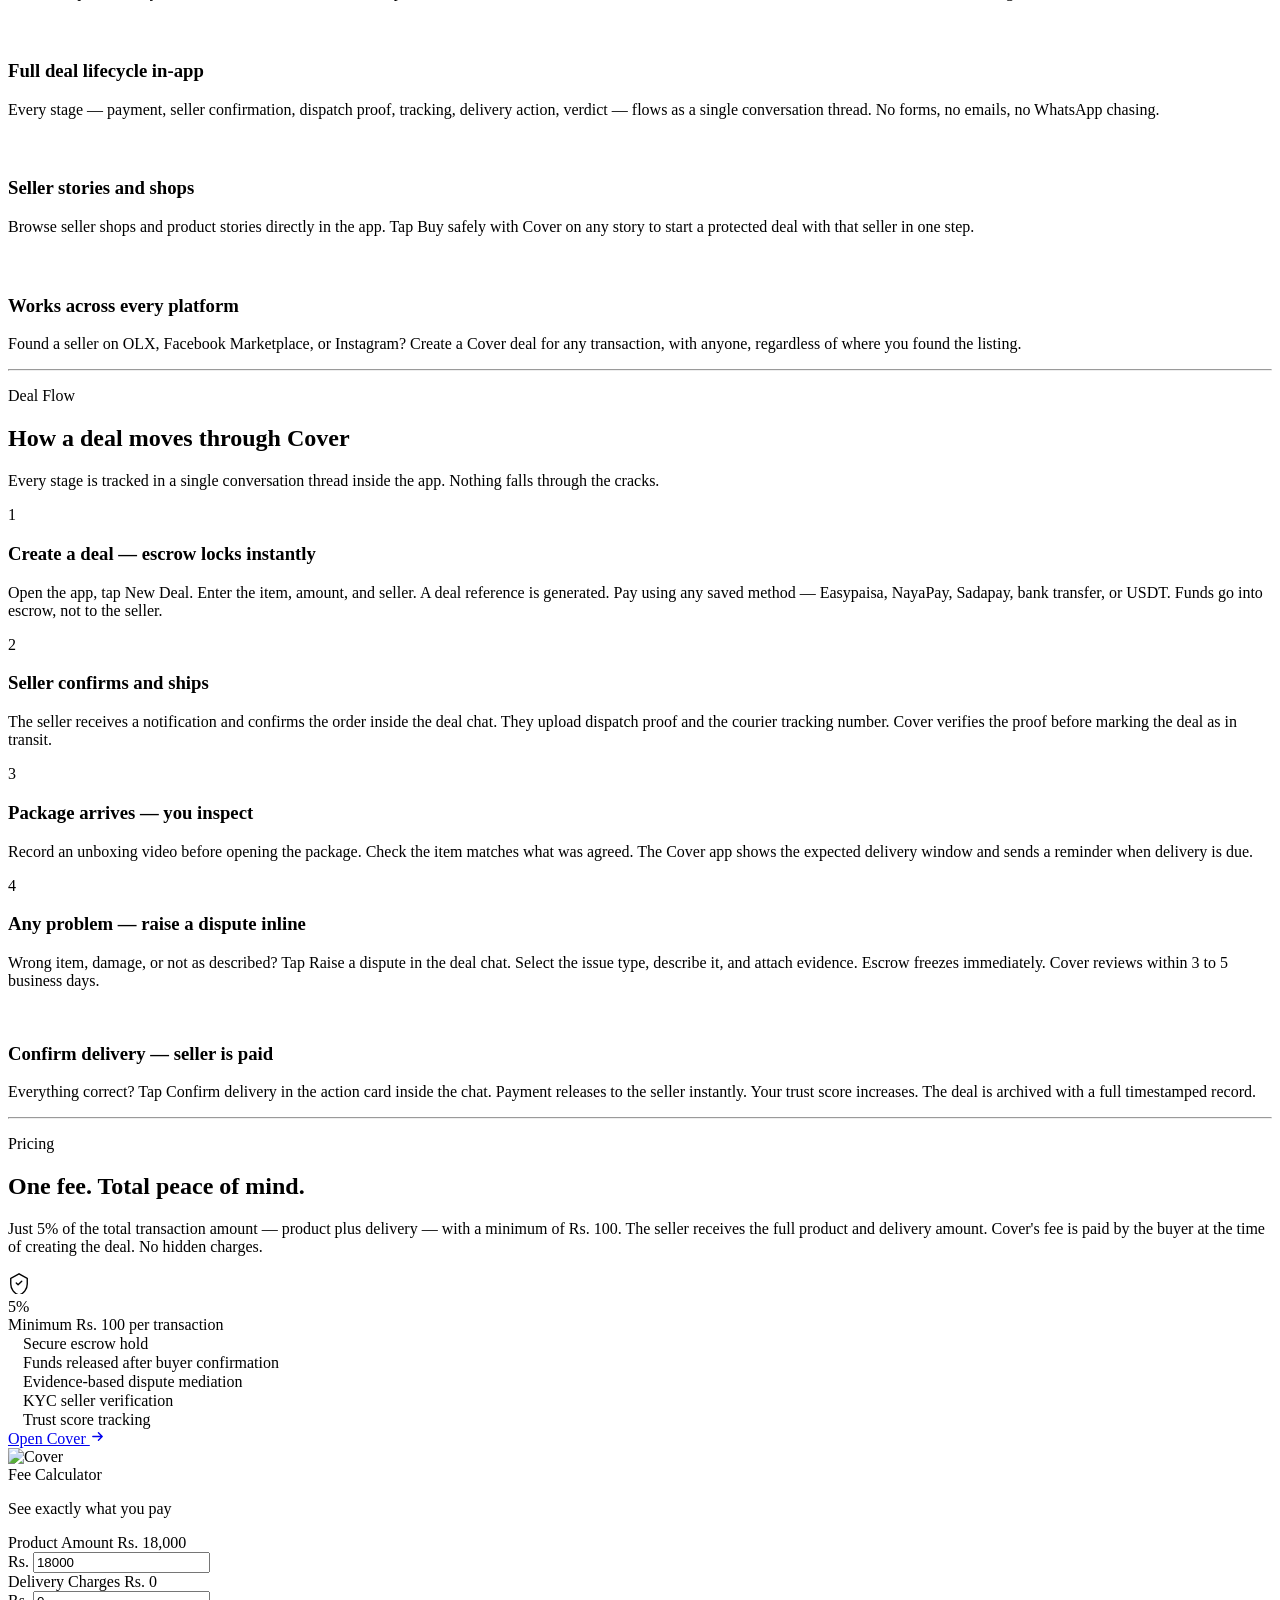
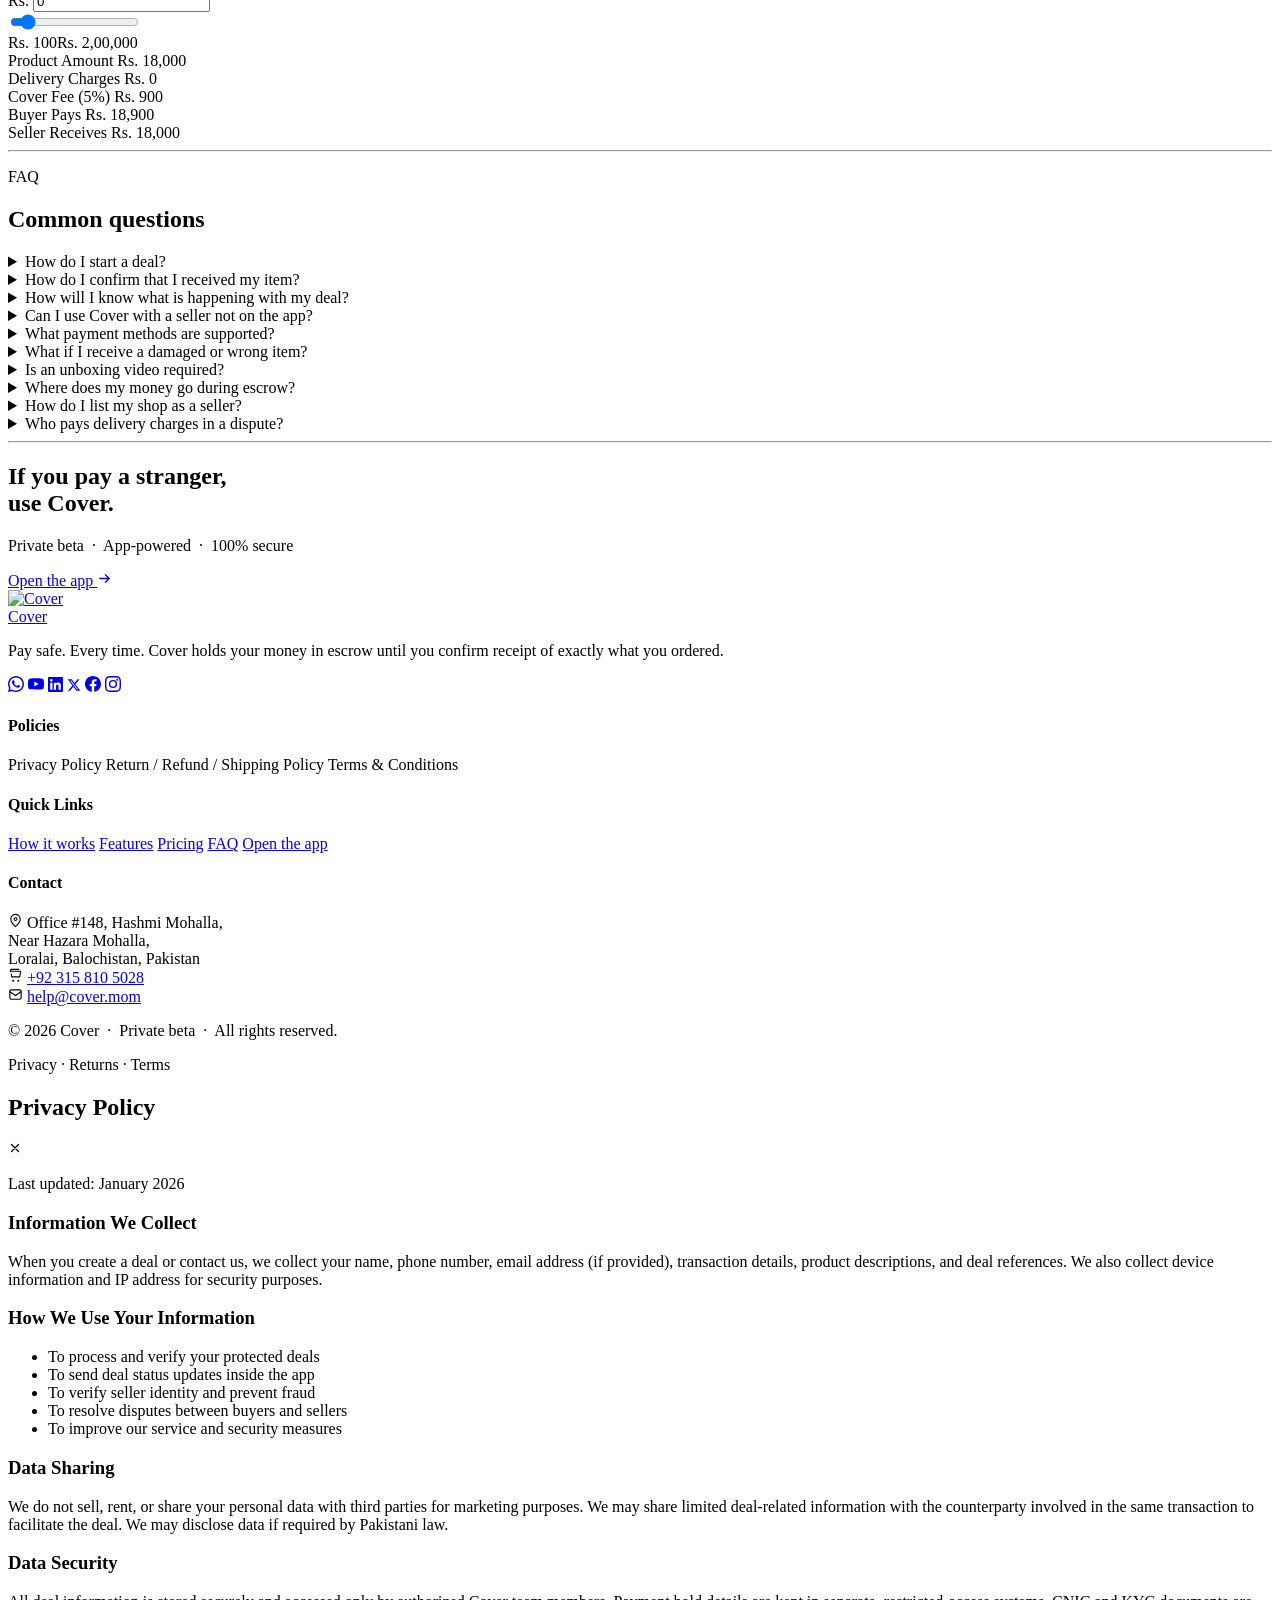
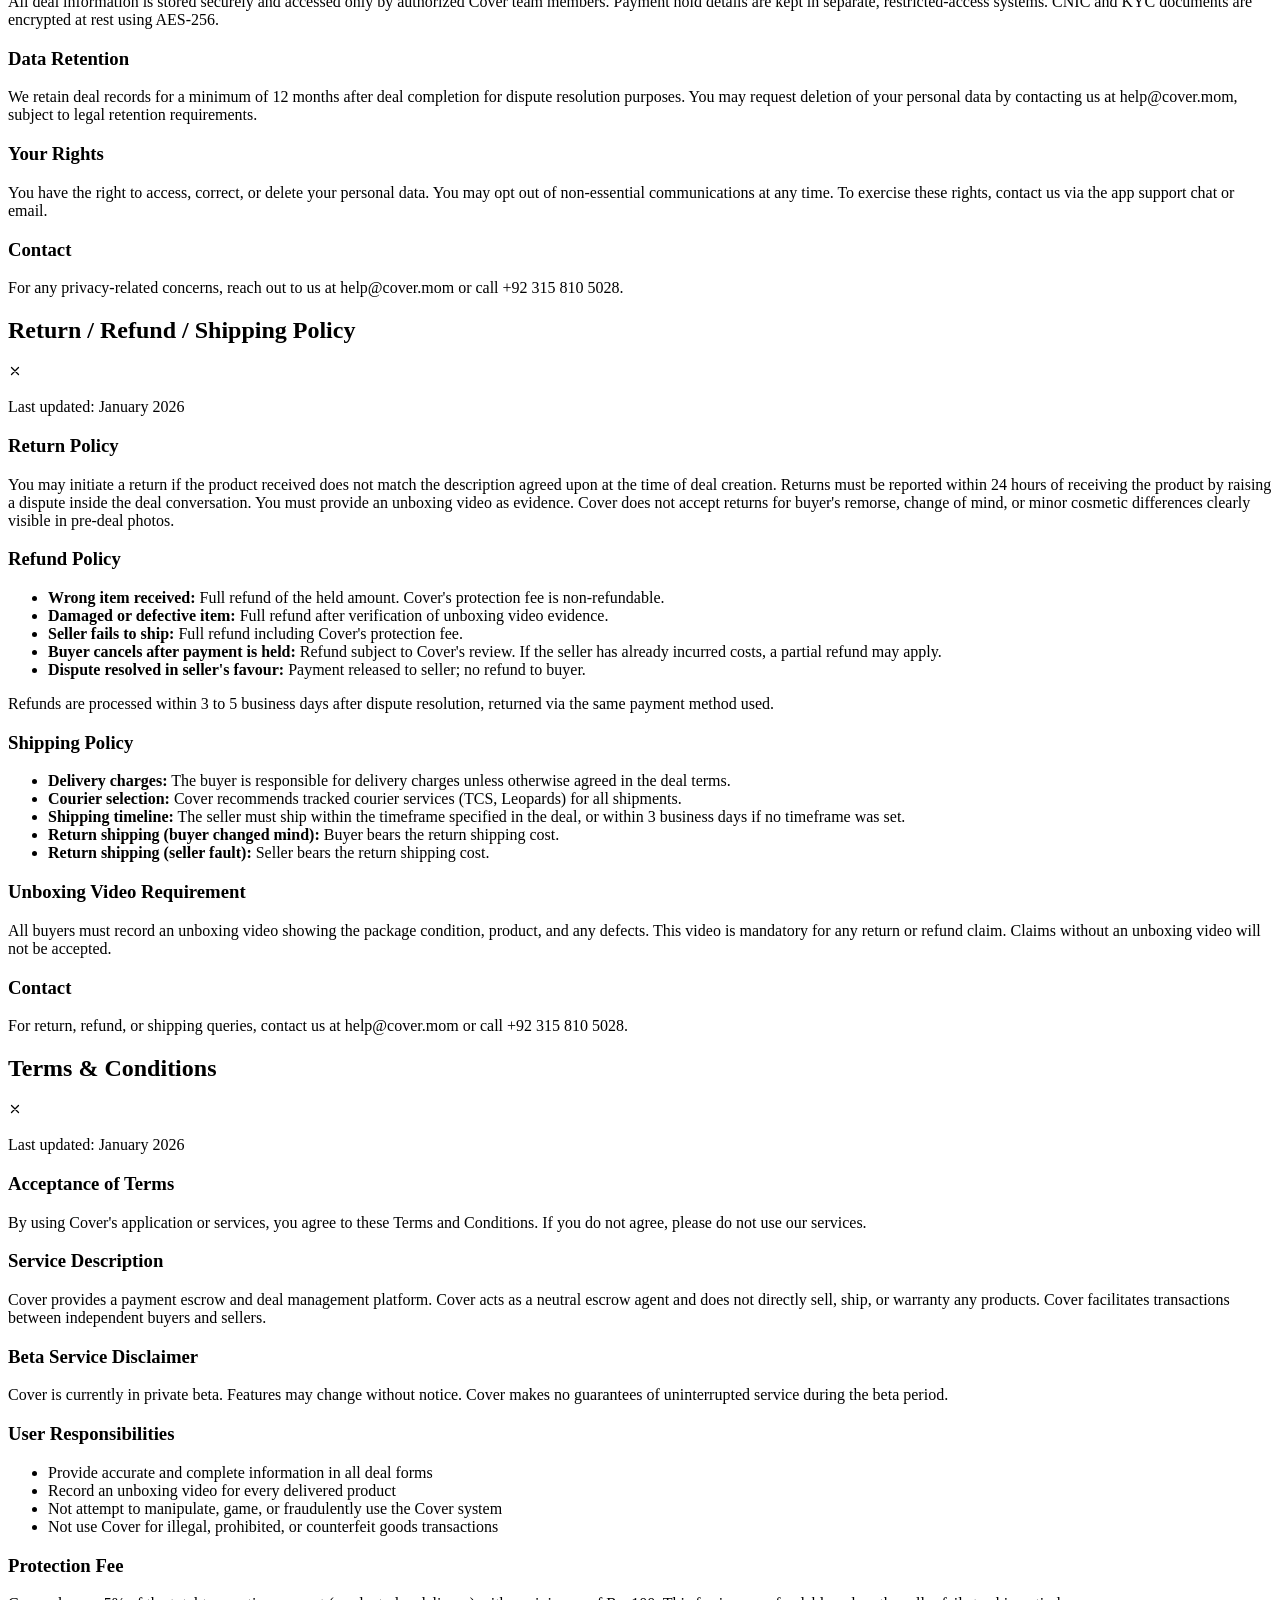
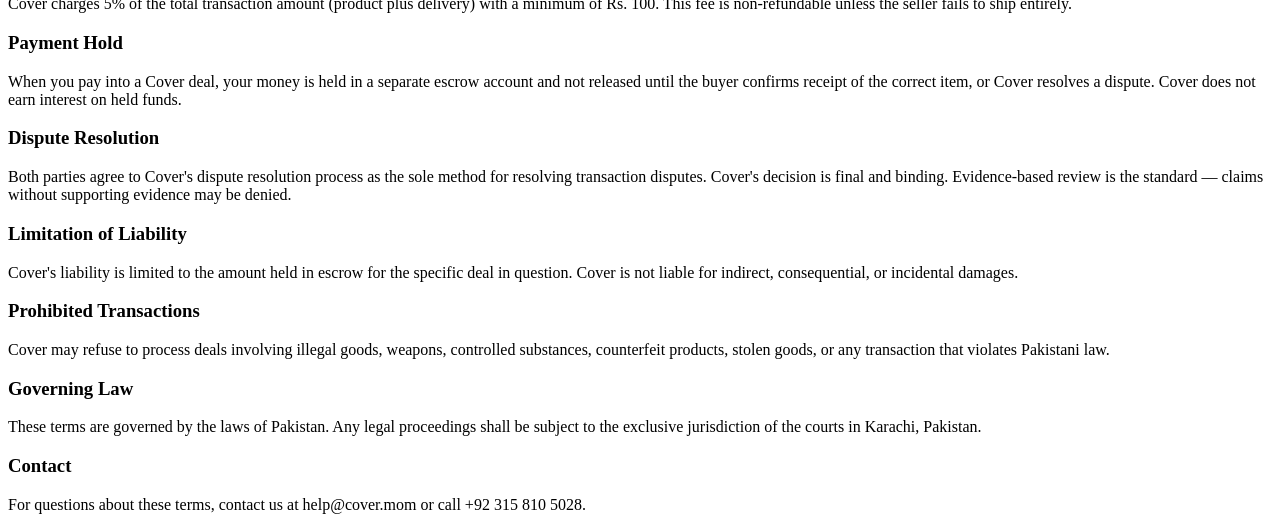
==== commit 720e2e23: "improved the home page" ====
--- a/ui/static/index.html
+++ b/ui/static/index.html
@@ -4,7 +4,7 @@
         <meta charset="UTF-8" />
         <meta name="viewport" content="width=device-width, initial-scale=1.0" />
         <meta name="referrer" content="strict-origin-when-cross-origin" />
-        <title>Cover</title>
+        <title>Cover — Pay safe. Every time.</title>
         <link
             rel="icon"
             type="image/png"
@@ -13,12 +13,11 @@
         <script src="https://cdn.tailwindcss.com"></script>
         <link rel="preconnect" href="https://fonts.googleapis.com" />
         <link rel="preconnect" href="https://fonts.gstatic.com" crossorigin />
-        <link rel="stylesheet" href="/static/css/styles.css" />
         <link
-            href="https://fonts.googleapis.com/css2?family=Inter:wght@300;400;500;600;700;800&display=swap"
+            href="https://fonts.googleapis.com/css2?family=Inter:wght@300;400;500;600;700;800;900&family=JetBrains+Mono:wght@400;500;600&display=swap"
             rel="stylesheet"
         />
-        <script src="/static/js/tailwind.js"></script>
+        <link rel="stylesheet" href="/static/css/styles.css" />
     </head>
     <body class="antialiased">
         <input type="checkbox" name="policy-toggle" id="policy-privacy" />
@@ -75,11 +74,11 @@
                     <a
                         href="https://chat.whatsapp.com/FyVV2yoKzwP6uDaTht5zoh"
                         target="_blank"
-                        class="wa-pulse btn-gray text-[12px] font-medium px-3.5 py-[7px] rounded-full flex items-center gap-1.5"
+                        class="btn-gray text-[12px] font-medium px-3.5 py-[7px] rounded-full flex items-center gap-1.5"
                     >
                         <svg
-                            width="14"
-                            height="14"
+                            width="13"
+                            height="13"
                             viewBox="0 0 24 24"
                             fill="currentColor"
                         >
@@ -117,9 +116,10 @@
                             class="inline-flex items-center gap-2 bg-white border border-black/[0.06] text-neutral-600 rounded-full px-4 py-[6px] text-[11px] font-medium tracking-wide uppercase mb-8 hr hr1"
                         >
                             <span
-                                class="w-[6px] h-[6px] rounded-full bg-gray-500 inline-block pulse-dot"
+                                class="w-[6px] h-[6px] rounded-full bg-neutral-400 inline-block pulse-dot"
                             ></span>
-                            Private beta · Manual processing · 100% secure
+                            Private beta &nbsp;&middot;&nbsp; App-powered
+                            &nbsp;&middot;&nbsp; 100% secure
                         </div>
                         <h1
                             class="text-[clamp(2.5rem,5vw,4rem)] text-black leading-[1.08] tracking-[-0.03em] font-extrabold mb-6 hr hr2"
@@ -131,16 +131,17 @@
                         <p
                             class="text-[16px] sm:text-[17px] text-neutral-500 leading-[1.7] max-w-[480px] mb-10 hr hr3"
                         >
-                            Cover holds your money until you get what you paid
-                            for. Browse verified sellers or bring your own —
-                            every transaction is protected.
+                            Cover holds your payment in escrow until you confirm
+                            receipt. Browse verified seller shops, follow
+                            stories, and manage every deal inside one clean
+                            interface.
                         </p>
                         <div class="flex flex-col sm:flex-row gap-3 hr hr4">
                             <a
-                                href="https://forms.gle/ugHFWiyPXx7mHuLfA"
-                                target="_blank"
+                                href="https://cover.mom"
                                 class="btn-primary font-medium px-7 py-3.5 rounded-full flex items-center justify-center gap-2 text-[14px]"
-                                >Get Started
+                            >
+                                Open the app
                                 <svg
                                     width="15"
                                     height="15"
@@ -153,22 +154,23 @@
                                         stroke-width="1.5"
                                         stroke-linecap="round"
                                         stroke-linejoin="round"
-                                    /></svg
-                            ></a>
+                                    />
+                                </svg>
+                            </a>
                         </div>
                         <div
                             class="mt-14 flex flex-wrap gap-x-8 gap-y-4 hr hr4"
                         >
                             <div>
                                 <div
-                                    class="text-[22px] font-bold text-black tracking-tight"
-                                >
-                                    ₨. 0 lost
+                                    class="text-[22px] font-bold text-black tracking-tight mono"
+                                >
+                                    Rs. 0
                                 </div>
                                 <div
                                     class="text-[11px] text-neutral-400 mt-0.5 tracking-wide uppercase"
                                 >
-                                    By Cover users
+                                    Lost by Cover users
                                 </div>
                             </div>
                             <div
@@ -183,7 +185,7 @@
                                 <div
                                     class="text-[11px] text-neutral-400 mt-0.5 tracking-wide uppercase"
                                 >
-                                    Wrong item? Full refund
+                                    Wrong item — full refund
                                 </div>
                             </div>
                             <div
@@ -191,25 +193,26 @@
                             ></div>
                             <div>
                                 <div
-                                    class="text-[22px] font-bold text-black tracking-tight"
-                                >
-                                    4 stages
+                                    class="text-[22px] font-bold text-black tracking-tight mono"
+                                >
+                                    5%
                                 </div>
                                 <div
                                     class="text-[11px] text-neutral-400 mt-0.5 tracking-wide uppercase"
                                 >
-                                    Payment · Dispatch · Delivery · Confirmation
+                                    Protection fee. Min Rs. 100
                                 </div>
                             </div>
                         </div>
                     </div>
+
+                    <!-- HERO MOCKUP — app deal conversation card -->
                     <div class="hero-mockup flex justify-center lg:justify-end">
                         <div
-                            class="w-full max-w-[420px] bg-white rounded-2xl mockup-shadow border border-black/[0.04] overflow-hidden"
-                        >
-                            <div
-                                class="bg-[#0a0a0a] px-5 py-4 flex items-center justify-between"
-                            >
+                            class="w-full max-w-[400px] mockup-shadow rounded-2xl overflow-hidden app-card"
+                        >
+                            <!-- app header bar -->
+                            <div class="app-header">
                                 <div class="flex items-center gap-2.5">
                                     <div
                                         class="w-6 h-6 bg-white rounded-md flex items-center justify-center overflow-hidden"
@@ -227,320 +230,156 @@
                                 </div>
                                 <div class="flex items-center gap-1.5">
                                     <span
-                                        class="w-[6px] h-[6px] rounded-full bg-gray-500 pulse-dot"
-                                    ></span
-                                    ><span
+                                        class="w-[6px] h-[6px] rounded-full bg-neutral-400 pulse-dot"
+                                    ></span>
+                                    <span
                                         class="text-[11px] text-neutral-400 font-medium"
-                                        >Live</span
+                                        >Escrow active</span
                                     >
                                 </div>
                             </div>
+                            <!-- deal header -->
                             <div
-                                class="px-5 pt-5 pb-4 border-b border-black/[0.04]"
+                                class="px-4 py-3 border-b border-black/[0.05] flex items-center gap-3 bg-white"
                             >
                                 <div
-                                    class="flex items-center justify-between mb-1"
-                                >
-                                    <span
-                                        class="text-[11px] text-neutral-400 font-medium uppercase tracking-wider"
-                                        >Deal Reference</span
-                                    ><span
-                                        class="text-[11px] font-mono text-neutral-500 bg-neutral-50 px-2 py-[2px] rounded-md"
-                                        >CV-28471</span
+                                    class="w-9 h-9 rounded-full bg-neutral-100 flex items-center justify-center text-[11px] font-bold text-neutral-500"
+                                >
+                                    AH
+                                </div>
+                                <div class="flex-1">
+                                    <div
+                                        class="text-[13.5px] font-700 text-black font-bold leading-tight"
                                     >
-                                </div>
+                                        Samsung Galaxy A54
+                                    </div>
+                                    <div
+                                        class="text-[11px] text-neutral-400 mono"
+                                    >
+                                        Ali Khan &nbsp;·&nbsp; CVR-2025-041
+                                    </div>
+                                </div>
+                                <span
+                                    class="text-[10.5px] font-semibold px-2.5 py-1 rounded-full bg-blue-50 text-blue-700"
+                                    >In Transit</span
+                                >
                             </div>
-                            <div class="px-5 py-4 border-b border-black/[0.04]">
-                                <div class="flex items-center gap-3">
-                                    <div class="flex-1">
+                            <!-- chat area -->
+                            <div
+                                class="bg-[#efeae2] px-4 pt-4 pb-3 flex flex-col gap-2"
+                                style="
+                                    background-image: radial-gradient(
+                                        rgba(180, 160, 120, 0.1) 1px,
+                                        transparent 1px
+                                    );
+                                    background-size: 22px 22px;
+                                "
+                            >
+                                <!-- escrow card -->
+                                <div
+                                    class="rounded-xl overflow-hidden self-center w-full max-w-[280px] shadow-sm"
+                                >
+                                    <div class="escrow-top">
                                         <div
-                                            class="text-[10px] text-neutral-400 font-medium uppercase tracking-wider mb-1.5"
+                                            class="text-[9px] font-bold uppercase tracking-widest text-neutral-500 mb-2"
                                         >
-                                            Buyer
+                                            Held in Escrow
                                         </div>
-                                        <div class="flex items-center gap-2">
-                                            <div
-                                                class="w-7 h-7 rounded-full bg-neutral-100 flex items-center justify-center text-[11px] font-bold text-neutral-500"
-                                            >
-                                                A
-                                            </div>
-                                            <div>
-                                                <div
-                                                    class="text-[12.5px] font-semibold text-black leading-tight"
-                                                >
-                                                    Bilal Khan.
-                                                </div>
-                                                <div
-                                                    class="text-[10px] text-neutral-400"
-                                                >
-                                                    Quetta
-                                                </div>
-                                            </div>
+                                        <div
+                                            class="text-[28px] font-black text-white tracking-tight leading-none mono"
+                                        >
+                                            Rs. 18,180
+                                        </div>
+                                        <div
+                                            class="text-[10px] text-neutral-500 mt-1.5 mono"
+                                        >
+                                            CVR-2025-041 &nbsp;·&nbsp; Fee Rs.
+                                            180
                                         </div>
                                     </div>
+                                    <div class="escrow-bottom">
+                                        <div
+                                            class="w-2 h-2 rounded-full bg-blue-500 flex-shrink-0"
+                                        ></div>
+                                        <span
+                                            class="text-[12px] font-semibold text-neutral-800"
+                                            >In Transit</span
+                                        >
+                                        <span
+                                            class="text-[11px] text-neutral-400 ml-auto mono"
+                                            >TCS-8821934</span
+                                        >
+                                    </div>
+                                </div>
+                                <!-- system bubble -->
+                                <div
+                                    class="chat-bubble-in self-start"
+                                    style="
+                                        background: rgba(255, 255, 255, 0.85);
+                                        font-size: 11.5px;
+                                    "
+                                >
+                                    Seller confirmed dispatch via TCS. Expected
+                                    delivery: 21 May.
+                                </div>
+                                <!-- buyer message -->
+                                <div
+                                    class="chat-bubble-out"
+                                    style="font-size: 11.5px"
+                                >
+                                    Is the phone sealed box?
+                                </div>
+                                <!-- seller message -->
+                                <div
+                                    class="chat-bubble-in"
+                                    style="font-size: 11.5px"
+                                >
+                                    Yes, sealed box with Samsung warranty card
+                                    included.
+                                </div>
+                                <!-- action card -->
+                                <div
+                                    class="rounded-xl overflow-hidden self-center w-full max-w-[280px] bg-white shadow-sm border border-black/[0.06]"
+                                >
                                     <div
-                                        class="flex flex-col items-center gap-0.5 flex-shrink-0"
+                                        class="px-4 py-3 border-b border-black/[0.05]"
                                     >
-                                        <svg
-                                            width="20"
-                                            height="20"
-                                            viewBox="0 0 16 16"
-                                            fill="none"
-                                            class="text-neutral-300"
+                                        <div
+                                            class="text-[9.5px] font-bold uppercase tracking-wider text-neutral-400 mb-1"
                                         >
-                                            <path
-                                                d="M2 8h12M10 4l4 4-4 4"
-                                                stroke="currentColor"
-                                                stroke-width="1.3"
-                                                stroke-linecap="round"
-                                                stroke-linejoin="round"
-                                            />
-                                        </svg>
-                                    </div>
-                                    <div class="flex-1 text-right">
-                                        <div
-                                            class="text-[10px] text-neutral-400 font-medium uppercase tracking-wider mb-1.5"
-                                        >
-                                            Seller
+                                            Cover &middot; Action Required
                                         </div>
                                         <div
-                                            class="flex items-center gap-2 justify-end"
+                                            class="text-[12px] text-neutral-700 leading-snug"
                                         >
-                                            <div>
-                                                <div
-                                                    class="text-[12.5px] font-semibold text-black leading-tight"
-                                                >
-                                                    TechHub Elec.
-                                                </div>
-                                                <div
-                                                    class="text-[10px] text-neutral-400"
-                                                >
-                                                    Lahore
-                                                </div>
-                                            </div>
-                                            <div
-                                                class="w-7 h-7 rounded-full bg-gray-100 flex items-center justify-center"
-                                            >
-                                                <svg
-                                                    width="12"
-                                                    height="12"
-                                                    viewBox="0 0 16 16"
-                                                    fill="none"
-                                                >
-                                                    <path
-                                                        d="M4 8l2.5 2.5L13 3"
-                                                        stroke="black"
-                                                        stroke-width="1.8"
-                                                        stroke-linecap="round"
-                                                        stroke-linejoin="round"
-                                                    />
-                                                </svg>
-                                            </div>
+                                            Did your order arrive as described?
                                         </div>
                                     </div>
-                                </div>
-                            </div>
-                            <div class="px-5 py-4 border-b border-black/[0.04]">
-                                <div
-                                    class="text-[10px] text-neutral-400 font-medium uppercase tracking-wider mb-3"
-                                >
-                                    Amount Being Held
-                                </div>
-                                <div class="flex items-baseline gap-2">
-                                    <span
-                                        class="text-[28px] font-extrabold text-black tracking-tight leading-none"
-                                        >₨. 24,500</span
-                                    ><span class="text-[12px] text-neutral-400"
-                                        >.00</span
-                                    >
-                                </div>
-                                <div class="flex items-center gap-2 mt-2">
-                                    <div
-                                        class="flex-1 h-px bg-neutral-100"
-                                    ></div>
-                                    <span
-                                        class="text-[10px] text-neutral-400 font-medium"
-                                        >for iPhone 14 Pro — 256GB</span
-                                    >
-                                    <div
-                                        class="flex-1 h-px bg-neutral-100"
-                                    ></div>
-                                </div>
-                            </div>
-                            <div
-                                class="px-5 py-3.5 border-b border-black/[0.04] bg-gray-50/50"
-                            >
-                                <div class="flex items-center gap-2.5">
-                                    <div
-                                        class="w-8 h-8 rounded-lg bg-gray-500 flex items-center justify-center flex-shrink-0"
-                                    >
-                                        <svg
-                                            width="16"
-                                            height="16"
-                                            viewBox="0 0 24 24"
-                                            fill="none"
+                                    <div class="px-4 py-3 flex flex-col gap-2">
+                                        <div
+                                            class="bg-neutral-900 text-white text-[11.5px] font-semibold py-2.5 rounded-lg text-center"
                                         >
-                                            <path
-                                                d="M12 2L3 7v6c0 5.55 3.84 10.74 9 12 5.16-1.26 9-6.45 9-12V7L12 2z"
-                                                stroke="white"
-                                                stroke-width="1.8"
-                                            />
-                                            <path
-                                                d="M9 12l2 2 4-4"
-                                                stroke="white"
-                                                stroke-width="1.8"
-                                                stroke-linecap="round"
-                                                stroke-linejoin="round"
-                                            />
-                                        </svg>
-                                    </div>
-                                    <div>
-                                        <div
-                                            class="text-[13px] font-bold text-black leading-tight"
-                                        >
-                                            Payment held securely
+                                            Confirm delivery
                                         </div>
                                         <div
-                                            class="text-[11px] text-gray-700/70"
+                                            class="text-center text-[11px] text-red-500 font-medium"
                                         >
-                                            Funds released only after your
-                                            confirmation
+                                            Raise a dispute
                                         </div>
                                     </div>
                                 </div>
                             </div>
-                            <div class="px-5 py-4 border-b border-black/[0.04]">
+                            <!-- input bar -->
+                            <div
+                                class="bg-white border-t border-black/[0.05] px-4 py-3 flex items-center gap-2.5"
+                            >
                                 <div
-                                    class="text-[10px] text-neutral-400 font-medium uppercase tracking-wider mb-4"
-                                >
-                                    Deal Progress
-                                </div>
-                                <div class="space-y-3">
-                                    <div class="flex items-center gap-3">
-                                        <div
-                                            class="w-5 h-5 rounded-full bg-gray-500 flex items-center justify-center flex-shrink-0"
-                                        >
-                                            <svg
-                                                width="10"
-                                                height="10"
-                                                viewBox="0 0 16 16"
-                                                fill="none"
-                                            >
-                                                <path
-                                                    d="M4 8l2.5 2.5L13 3"
-                                                    stroke="white"
-                                                    stroke-width="2.2"
-                                                    stroke-linecap="round"
-                                                    stroke-linejoin="round"
-                                                />
-                                            </svg>
-                                        </div>
-                                        <span
-                                            class="text-[12px] font-medium text-black flex-1"
-                                            >Deal submitted</span
-                                        ><span
-                                            class="text-[10px] text-neutral-400"
-                                            >Today, 10:23 AM</span
-                                        >
-                                    </div>
-                                    <div class="flex items-center gap-3">
-                                        <div
-                                            class="w-5 h-5 rounded-full bg-gray-500 flex items-center justify-center flex-shrink-0"
-                                        >
-                                            <svg
-                                                width="10"
-                                                height="10"
-                                                viewBox="0 0 16 16"
-                                                fill="none"
-                                            >
-                                                <path
-                                                    d="M4 8l2.5 2.5L13 3"
-                                                    stroke="white"
-                                                    stroke-width="2.2"
-                                                    stroke-linecap="round"
-                                                    stroke-linejoin="round"
-                                                />
-                                            </svg>
-                                        </div>
-                                        <span
-                                            class="text-[12px] font-medium text-black flex-1"
-                                            >Seller verified</span
-                                        ><span
-                                            class="text-[10px] text-neutral-400"
-                                            >Today, 10:31 AM</span
-                                        >
-                                    </div>
-                                    <div class="flex items-center gap-3">
-                                        <div
-                                            class="w-5 h-5 rounded-full bg-gray-500 flex items-center justify-center flex-shrink-0 pulse-dot"
-                                        >
-                                            <div
-                                                class="w-2 h-2 rounded-full bg-white"
-                                            ></div>
-                                        </div>
-                                        <span
-                                            class="text-[12px] font-semibold text-gray-800 flex-1 flex pulse-dot"
-                                            >Payment held</span
-                                        ><span
-                                            class="text-[10px] text-gray-800 font-medium"
-                                            >Active now</span
-                                        >
-                                    </div>
-                                    <div class="flex items-center gap-3">
-                                        <div
-                                            class="w-5 h-5 rounded-full bg-neutral-100 flex items-center justify-center flex-shrink-0"
-                                        >
-                                            <span
-                                                class="text-[9px] font-bold text-neutral-300"
-                                                >4</span
-                                            >
-                                        </div>
-                                        <span
-                                            class="text-[12px] font-medium text-neutral-300 flex-1"
-                                            >Seller ships</span
-                                        ><span
-                                            class="text-[10px] text-neutral-300"
-                                            >Waiting</span
-                                        >
-                                    </div>
-                                    <div class="flex items-center gap-3">
-                                        <div
-                                            class="w-5 h-5 rounded-full bg-neutral-100 flex items-center justify-center flex-shrink-0"
-                                        >
-                                            <span
-                                                class="text-[9px] font-bold text-neutral-300"
-                                                >5</span
-                                            >
-                                        </div>
-                                        <span
-                                            class="text-[12px] font-medium text-neutral-300 flex-1"
-                                            >You confirm → pay seller</span
-                                        ><span
-                                            class="text-[10px] text-neutral-300"
-                                            >Waiting</span
-                                        >
-                                    </div>
-                                </div>
-                            </div>
-                            <div
-                                class="px-5 py-3.5 border-b border-black/[0.04]"
-                            >
-                                <div class="flex items-center justify-between">
-                                    <span class="text-[12px] text-neutral-500"
-                                        >Cover protection fee</span
-                                    ><span
-                                        class="text-[12px] font-semibold text-black"
-                                        >₨. 1125.00
-                                        <span
-                                            class="text-neutral-400 font-normal"
-                                            >(5%)</span
-                                        ></span
-                                    >
-                                </div>
-                            </div>
-                            <div class="px-5 py-4 bg-neutral-50/50">
+                                    class="flex-1 bg-neutral-100 rounded-full px-4 py-2 text-[12px] text-neutral-400"
+                                >
+                                    Message Cover support
+                                </div>
                                 <div
-                                    class="flex items-center gap-2 text-[11px] text-neutral-400 mb-3"
+                                    class="w-8 h-8 rounded-full bg-black flex items-center justify-center flex-shrink-0"
                                 >
                                     <svg
                                         width="13"
@@ -549,42 +388,13 @@
                                         fill="none"
                                     >
                                         <path
-                                            d="M8 1.5C5.5 1.5 3 3.5 3 6.5c0 4 5 8 5 8s5-4 5-8c0-3-2.5-5-5-5z"
-                                            stroke="currentColor"
-                                            stroke-width="1.2"
-                                        />
-                                        <circle
-                                            cx="8"
-                                            cy="6.5"
-                                            r="1.5"
-                                            stroke="currentColor"
-                                            stroke-width="1.2"
-                                        /></svg
-                                    >Estimated delivery: Today — in seconds to
-                                    hours
-                                </div>
-                                <div
-                                    class="bg-[#0a0a0a] text-white text-[13px] font-semibold py-3 rounded-xl text-center flex items-center justify-center gap-2 cursor-default"
-                                >
-                                    <svg
-                                        width="14"
-                                        height="14"
-                                        viewBox="0 0 24 24"
-                                        fill="none"
-                                    >
-                                        <path
-                                            d="M12 2L3 7v6c0 5.55 3.84 10.74 9 12 5.16-1.26 9-6.45 9-12V7L12 2z"
-                                            stroke="currentColor"
-                                            stroke-width="1.5"
-                                        />
-                                        <path
-                                            d="M9 12l2 2 4-4"
-                                            stroke="currentColor"
+                                            d="M3 8h10M9 4l4 4-4 4"
+                                            stroke="white"
                                             stroke-width="1.5"
                                             stroke-linecap="round"
                                             stroke-linejoin="round"
-                                        /></svg
-                                    >Protected by Cover
+                                        />
+                                    </svg>
                                 </div>
                             </div>
                         </div>
@@ -623,12 +433,12 @@
                     <h3
                         class="text-[17px] font-semibold text-black mb-2.5 tracking-tight"
                     >
-                        Submit the deal form
+                        Create a deal in the app
                     </h3>
                     <p class="text-[13.5px] text-neutral-500 leading-[1.7]">
-                        Click "Start Deal" and fill in the product, amount, and
-                        seller info. Your submission goes directly to Cover's
-                        team — completely private.
+                        Open Cover, tap New Deal, enter the item name, amount,
+                        and the seller's details. The app generates a secure
+                        deal reference and locks the escrow instantly.
                     </p>
                 </div>
                 <div class="card p-7 reveal rd1">
@@ -640,12 +450,12 @@
                     <h3
                         class="text-[17px] font-semibold text-black mb-2.5 tracking-tight"
                     >
-                        Cover verifies & holds
+                        Pay into escrow — not the seller
                     </h3>
                     <p class="text-[13.5px] text-neutral-500 leading-[1.7]">
-                        Our team reviews your deal, checks the seller, and sets
-                        up a secure payment hold. You get a confirmation on
-                        WhatsApp with your deal reference.
+                        Choose your saved payment method — Easypaisa, NayaPay,
+                        Sadapay, or bank transfer. Your money is held securely
+                        by Cover. The seller receives nothing until you confirm.
                     </p>
                 </div>
                 <div class="card p-7 reveal rd2">
@@ -670,12 +480,12 @@
                     <h3
                         class="text-[17px] font-semibold text-black mb-2.5 tracking-tight"
                     >
-                        Confirm → seller gets paid
+                        Confirm delivery — funds release
                     </h3>
                     <p class="text-[13.5px] text-neutral-500 leading-[1.7]">
-                        Item arrived and it's correct? Submit the "Confirm Deal"
-                        form. Payment releases to the seller. Any issue? Report
-                        it — Cover handles the dispute.
+                        Item arrived correctly? Tap Confirm. Payment releases to
+                        the seller immediately. Problem? Raise a dispute
+                        directly in the deal chat — Cover mediates and decides.
                     </p>
                 </div>
             </div>
@@ -721,12 +531,13 @@
                         <h3
                             class="font-semibold text-[15px] mb-2 tracking-tight"
                         >
-                            Scam intelligence
+                            Verified seller shops
                         </h3>
                         <p class="text-[13px] text-neutral-500 leading-[1.7]">
-                            AI scans Reddit, Facebook groups, Trustpilot and 6
-                            other sources daily. Flags known fraudsters before
-                            you pay.
+                            Every seller goes through KYC — CNIC verification
+                            and live video confirmation. Shops display real deal
+                            counts, dispute rates, and average transaction
+                            values.
                         </p>
                     </div>
                     <div class="feature-card p-6 reveal rd1">
@@ -757,12 +568,13 @@
                         <h3
                             class="font-semibold text-[15px] mb-2 tracking-tight"
                         >
-                            Real-time risk score
+                            Trust score system
                         </h3>
                         <p class="text-[13px] text-neutral-500 leading-[1.7]">
-                            Every seller gets a live 0–100 risk score. Clear =
-                            go. Amber = caution. Red = Cover holds
-                            automatically.
+                            Both buyers and sellers build a 0–1000 trust score
+                            across every transaction. High-trust accounts get
+                            faster releases and priority support. Fraudsters
+                            cannot fake history.
                         </p>
                     </div>
                     <div class="feature-card p-6 reveal rd2">
@@ -787,11 +599,13 @@
                         <h3
                             class="font-semibold text-[15px] mb-2 tracking-tight"
                         >
-                            Instant restore
+                            Inline dispute resolution
                         </h3>
                         <p class="text-[13px] text-neutral-500 leading-[1.7]">
-                            Paid the wrong amount? Wrong person? Cover's time
-                            window lets you cancel before any money moves.
+                            Raise a dispute directly inside the deal
+                            conversation. Attach photos, video, and screenshots
+                            as evidence. Cover's team reviews both sides and
+                            issues a binding verdict.
                         </p>
                     </div>
                     <div class="feature-card p-6 reveal rd1">
@@ -823,12 +637,13 @@
                         <h3
                             class="font-semibold text-[15px] mb-2 tracking-tight"
                         >
-                            Escrow with arbitration
+                            Full deal lifecycle in-app
                         </h3>
                         <p class="text-[13px] text-neutral-500 leading-[1.7]">
-                            Cover holds money as a neutral third party. If
-                            something goes wrong, evidence-based arbitration
-                            decides fairly.
+                            Every stage — payment, seller confirmation, dispatch
+                            proof, tracking, delivery action, verdict — flows as
+                            a single conversation thread. No forms, no emails,
+                            no WhatsApp chasing.
                         </p>
                     </div>
                     <div class="feature-card p-6 reveal rd2">
@@ -841,30 +656,24 @@
                                 viewBox="0 0 24 24"
                                 fill="none"
                             >
-                                <circle
-                                    cx="12"
-                                    cy="12"
-                                    r="9"
-                                    stroke="white"
-                                    stroke-width="1.3"
-                                />
                                 <path
-                                    d="M12 8v4l3 2"
+                                    d="M17 20h5v-2a3 3 0 00-5.356-1.857M17 20H7m10 0v-2c0-.656-.126-1.283-.356-1.857M7 20H2v-2a3 3 0 015.356-1.857M7 20v-2c0-.656.126-1.283.356-1.857m0 0a5.002 5.002 0 019.288 0M15 7a3 3 0 11-6 0 3 3 0 016 0z"
                                     stroke="white"
                                     stroke-width="1.3"
                                     stroke-linecap="round"
+                                    stroke-linejoin="round"
                                 />
                             </svg>
                         </div>
                         <h3
                             class="font-semibold text-[15px] mb-2 tracking-tight"
                         >
-                            Trust score system
+                            Seller stories and shops
                         </h3>
                         <p class="text-[13px] text-neutral-500 leading-[1.7]">
-                            Both buyers and sellers build a portable trust
-                            score. High scores earn faster releases. Fraudsters
-                            can't fake it.
+                            Browse seller shops and product stories directly in
+                            the app. Tap Buy safely with Cover on any story to
+                            start a protected deal with that seller in one step.
                         </p>
                     </div>
                     <div class="feature-card p-6 reveal rd3">
@@ -888,11 +697,13 @@
                         <h3
                             class="font-semibold text-[15px] mb-2 tracking-tight"
                         >
-                            Works everywhere
+                            Works across every platform
                         </h3>
                         <p class="text-[13px] text-neutral-500 leading-[1.7]">
-                            WhatsApp, Facebook, Instagram DMs, Vinted, eBay —
-                            Cover protects any transaction on any platform.
+                            Found a seller on OLX, Facebook Marketplace, or
+                            Instagram? Create a Cover deal for any transaction,
+                            with anyone, regardless of where you found the
+                            listing.
                         </p>
                     </div>
                 </div>
@@ -912,19 +723,17 @@
                 <h2
                     class="text-[clamp(1.75rem,4vw,2.75rem)] text-black leading-[1.15] tracking-[-0.02em] font-extrabold mb-4"
                 >
-                    How your deal gets
-                    <span class="text-gradient">processed</span>
+                    How a deal moves through
+                    <span class="text-gradient">Cover</span>
                 </h2>
                 <p class="text-[14px] text-neutral-500 leading-[1.7]">
-                    Every deal is handled manually by Cover's team right now.
-                    You submit, we verify, we protect.
+                    Every stage is tracked in a single conversation thread
+                    inside the app. Nothing falls through the cracks.
                 </p>
             </div>
             <div class="max-w-2xl mx-auto relative">
-                <div
-                    class="absolute left-[19px] top-8 bottom-8 w-px bg-gradient-to-b from-black/10 via-black/10 to-transparent hidden sm:block"
-                ></div>
-                <div class="relative flex gap-5 pb-11 reveal">
+                <div class="step-line"></div>
+                <div class="relative flex gap-5 pb-10 reveal">
                     <div
                         class="w-[38px] h-[38px] bg-black rounded-full flex items-center justify-center flex-shrink-0 z-10"
                     >
@@ -934,33 +743,18 @@
                         <h3
                             class="font-semibold text-black text-[15px] mb-1.5 tracking-tight"
                         >
-                            Submit the "Start Deal" form
+                            Create a deal — escrow locks instantly
                         </h3>
                         <p class="text-[13px] text-neutral-500 leading-[1.7]">
-                            Fill in product details, amount, seller's WhatsApp,
-                            and protection type.
-                        </p>
-                        <a
-                            href="https://forms.gle/ugHFWiyPXx7mHuLfA"
-                            target="_blank"
-                            class="inline-flex items-center gap-1 text-[13px] font-medium text-black mt-2.5 hover:underline underline-offset-2"
-                            >Open form<svg
-                                width="12"
-                                height="12"
-                                viewBox="0 0 16 16"
-                                fill="none"
-                            >
-                                <path
-                                    d="M3 8h10M9 4l4 4-4 4"
-                                    stroke="currentColor"
-                                    stroke-width="1.5"
-                                    stroke-linecap="round"
-                                    stroke-linejoin="round"
-                                /></svg
-                        ></a>
-                    </div>
-                </div>
-                <div class="relative flex gap-5 pb-11 reveal rd1">
+                            Open the app, tap New Deal. Enter the item, amount,
+                            and seller. A deal reference is generated. Pay using
+                            any saved method — Easypaisa, NayaPay, Sadapay, bank
+                            transfer, or USDT. Funds go into escrow, not to the
+                            seller.
+                        </p>
+                    </div>
+                </div>
+                <div class="relative flex gap-5 pb-10 reveal rd1">
                     <div
                         class="w-[38px] h-[38px] bg-neutral-200 rounded-full flex items-center justify-center flex-shrink-0 z-10"
                     >
@@ -970,15 +764,18 @@
                         <h3
                             class="font-semibold text-black text-[15px] mb-1.5 tracking-tight"
                         >
-                            Cover verifies and responds on WhatsApp
+                            Seller confirms and ships
                         </h3>
                         <p class="text-[13px] text-neutral-500 leading-[1.7]">
-                            Our team reviews your submission, checks the seller,
-                            and replies with your deal reference.
-                        </p>
-                    </div>
-                </div>
-                <div class="relative flex gap-5 pb-11 reveal rd2">
+                            The seller receives a notification and confirms the
+                            order inside the deal chat. They upload dispatch
+                            proof and the courier tracking number. Cover
+                            verifies the proof before marking the deal as in
+                            transit.
+                        </p>
+                    </div>
+                </div>
+                <div class="relative flex gap-5 pb-10 reveal rd2">
                     <div
                         class="w-[38px] h-[38px] bg-neutral-200 rounded-full flex items-center justify-center flex-shrink-0 z-10"
                     >
@@ -988,15 +785,17 @@
                         <h3
                             class="font-semibold text-black text-[15px] mb-1.5 tracking-tight"
                         >
-                            You pay into the Cover hold
+                            Package arrives — you inspect
                         </h3>
                         <p class="text-[13px] text-neutral-500 leading-[1.7]">
-                            Payment instructions sent on WhatsApp. Your money
-                            goes into a secure hold — not to the seller.
-                        </p>
-                    </div>
-                </div>
-                <div class="relative flex gap-5 pb-11 reveal rd3">
+                            Record an unboxing video before opening the package.
+                            Check the item matches what was agreed. The Cover
+                            app shows the expected delivery window and sends a
+                            reminder when delivery is due.
+                        </p>
+                    </div>
+                </div>
+                <div class="relative flex gap-5 pb-10 reveal rd3">
                     <div
                         class="w-[38px] h-[38px] bg-neutral-200 rounded-full flex items-center justify-center flex-shrink-0 z-10"
                     >
@@ -1006,11 +805,14 @@
                         <h3
                             class="font-semibold text-black text-[15px] mb-1.5 tracking-tight"
                         >
-                            Seller ships, you receive
+                            Any problem — raise a dispute inline
                         </h3>
                         <p class="text-[13px] text-neutral-500 leading-[1.7]">
-                            Seller ships the product. Cover monitors tracking.
-                            Inspect and confirm it matches what you ordered.
+                            Wrong item, damage, or not as described? Tap Raise a
+                            dispute in the deal chat. Select the issue type,
+                            describe it, and attach evidence. Escrow freezes
+                            immediately. Cover reviews within 3 to 5 business
+                            days.
                         </p>
                     </div>
                 </div>
@@ -1037,30 +839,14 @@
                         <h3
                             class="font-semibold text-black text-[15px] mb-1.5 tracking-tight"
                         >
-                            Submit "Confirm Deal" to release payment
+                            Confirm delivery — seller is paid
                         </h3>
                         <p class="text-[13px] text-neutral-500 leading-[1.7]">
-                            Happy? Submit the confirm form. Have an issue?
-                            Describe it — Cover handles the dispute.
-                        </p>
-                        <a
-                            href="https://forms.gle/zJ3a4kk76L6kseMQ6"
-                            target="_blank"
-                            class="inline-flex items-center gap-1 text-[13px] font-medium text-black mt-2.5 hover:underline underline-offset-2"
-                            >Open form<svg
-                                width="12"
-                                height="12"
-                                viewBox="0 0 16 16"
-                                fill="none"
-                            >
-                                <path
-                                    d="M3 8h10M9 4l4 4-4 4"
-                                    stroke="currentColor"
-                                    stroke-width="1.5"
-                                    stroke-linecap="round"
-                                    stroke-linejoin="round"
-                                /></svg
-                        ></a>
+                            Everything correct? Tap Confirm delivery in the
+                            action card inside the chat. Payment releases to the
+                            seller instantly. Your trust score increases. The
+                            deal is archived with a full timestamped record.
+                        </p>
                     </div>
                 </div>
             </div>
@@ -1068,7 +854,7 @@
 
         <hr class="sep" />
 
-        <!-- PRICING — Calculator -->
+        <!-- PRICING -->
         <section
             id="pricing"
             class="py-24 sm:py-28 bg-[#0A0A0A] text-white overflow-hidden"
@@ -1077,7 +863,6 @@
                 <div
                     class="grid lg:grid-cols-2 gap-12 lg:gap-16 xl:gap-20 items-center"
                 >
-                    <!-- LEFT -->
                     <div class="max-w-[560px]">
                         <p
                             class="text-[11px] uppercase tracking-[0.12em] text-neutral-500 mb-3 font-medium"
@@ -1095,10 +880,11 @@
                         <p
                             class="text-[15px] text-neutral-500 leading-[1.75] mb-10"
                         >
-                            Just 5% of your total transaction amount (product +
-                            delivery) — with a minimum of ₨. 100. The seller
-                            gets the full product and delivery amount. That's
-                            it. No hidden charges.
+                            Just 5% of the total transaction amount — product
+                            plus delivery — with a minimum of Rs. 100. The
+                            seller receives the full product and delivery
+                            amount. Cover's fee is paid by the buyer at the time
+                            of creating the deal. No hidden charges.
                         </p>
                         <div
                             class="bg-white/[0.04] border border-white/[0.08] rounded-2xl p-6 mb-8"
@@ -1120,7 +906,7 @@
                                         />
                                         <path
                                             d="M9 12l2 2 4-4"
-                                            stroke="white"
+                                            stroke="black"
                                             stroke-width="1.5"
                                             stroke-linecap="round"
                                             stroke-linejoin="round"
@@ -1129,14 +915,14 @@
                                 </div>
                                 <div>
                                     <div
-                                        class="text-[20px] font-extrabold tracking-tight leading-none"
+                                        class="text-[20px] font-extrabold tracking-tight leading-none mono"
                                     >
                                         5%
                                     </div>
                                     <div
                                         class="text-[12px] text-neutral-500 mt-0.5"
                                     >
-                                        Minimum ₨. 100 per transaction
+                                        Minimum Rs. 100 per transaction
                                     </div>
                                 </div>
                             </div>
@@ -1155,7 +941,7 @@
                                             stroke-linecap="round"
                                             stroke-linejoin="round"
                                         /></svg
-                                    >Secure payment hold
+                                    >Secure escrow hold
                                 </div>
                                 <div class="flex items-center gap-2.5">
                                     <svg
@@ -1171,7 +957,7 @@
                                             stroke-linecap="round"
                                             stroke-linejoin="round"
                                         /></svg
-                                    >Release after confirmation
+                                    >Funds released after buyer confirmation
                                 </div>
                                 <div class="flex items-center gap-2.5">
                                     <svg
@@ -1187,7 +973,7 @@
                                             stroke-linecap="round"
                                             stroke-linejoin="round"
                                         /></svg
-                                    >Manual dispute mediation
+                                    >Evidence-based dispute mediation
                                 </div>
                                 <div class="flex items-center gap-2.5">
                                     <svg
@@ -1203,15 +989,31 @@
                                             stroke-linecap="round"
                                             stroke-linejoin="round"
                                         /></svg
-                                    >Seller verification
+                                    >KYC seller verification
+                                </div>
+                                <div class="flex items-center gap-2.5">
+                                    <svg
+                                        width="15"
+                                        height="15"
+                                        viewBox="0 0 16 16"
+                                        fill="none"
+                                    >
+                                        <path
+                                            d="M4 8l2.5 2.5L13 3"
+                                            stroke="white"
+                                            stroke-width="1.5"
+                                            stroke-linecap="round"
+                                            stroke-linejoin="round"
+                                        /></svg
+                                    >Trust score tracking
                                 </div>
                             </div>
                         </div>
                         <a
-                            href="https://forms.gle/ugHFWiyPXx7mHuLfA"
-                            target="_blank"
+                            href="https://cover.mom"
                             class="inline-flex items-center gap-2 btn-gray font-medium px-7 py-3.5 rounded-full text-[14px]"
-                            >Start Protected Deal
+                        >
+                            Open Cover
                             <svg
                                 width="15"
                                 height="15"
@@ -1224,11 +1026,12 @@
                                     stroke-width="1.5"
                                     stroke-linecap="round"
                                     stroke-linejoin="round"
-                                /></svg
-                        ></a>
+                                />
+                            </svg>
+                        </a>
                     </div>
 
-                    <!-- RIGHT — Calculator -->
+                    <!-- Calculator -->
                     <div
                         class="pricing-visual flex justify-center lg:justify-end"
                     >
@@ -1256,63 +1059,67 @@
                                 <p
                                     class="text-[12px] text-neutral-500 ml-[38px]"
                                 >
-                                    See exactly what you'll pay
+                                    See exactly what you pay
                                 </p>
                             </div>
-                            <div class="p-6 space-y-6">
-                                <!-- Product Amount Input -->
+                            <div class="p-6 space-y-5">
+                                <!-- Product amount -->
                                 <div>
                                     <div class="flex justify-between mb-2">
                                         <label
                                             class="text-[10px] uppercase tracking-[0.1em] text-neutral-500 font-medium"
                                             >Product Amount</label
-                                        ><span
+                                        >
+                                        <span
                                             id="amountDisplay"
-                                            class="text-sm font-semibold text-white"
-                                            >₨. 24,500</span
+                                            class="text-sm font-semibold text-white mono"
+                                            >Rs. 18,000</span
                                         >
                                     </div>
                                     <div class="relative">
                                         <span
-                                            class="absolute left-4 top-1/2 -translate-y-1/2 text-neutral-500 text-xl font-semibold"
-                                            >₨. </span
-                                        ><input
+                                            class="absolute left-4 top-1/2 -translate-y-1/2 text-neutral-500 text-base font-semibold mono"
+                                            >Rs.</span
+                                        >
+                                        <input
                                             type="number"
                                             id="amountInput"
-                                            value="24500"
+                                            value="18000"
                                             min="0"
                                             step="100"
-                                            class="calc-input w-full pl-10 text-2xl font-bold bg-transparent border border-white/10 focus:border-gray-500 rounded-2xl py-4 transition-all"
+                                            class="calc-input w-full pl-12 text-2xl font-bold bg-transparent border border-white/10 focus:border-neutral-500 rounded-2xl py-4 transition-all text-white"
                                         />
                                     </div>
                                 </div>
-                                <!-- Delivery Charges Input -->
+                                <!-- Delivery charges -->
                                 <div>
                                     <div class="flex justify-between mb-2">
                                         <label
                                             class="text-[10px] uppercase tracking-[0.1em] text-neutral-500 font-medium"
                                             >Delivery Charges</label
-                                        ><span
+                                        >
+                                        <span
                                             id="deliveryDisplay"
-                                            class="text-sm font-semibold text-white"
-                                            >₨. 0</span
+                                            class="text-sm font-semibold text-white mono"
+                                            >Rs. 0</span
                                         >
                                     </div>
                                     <div class="relative">
                                         <span
-                                            class="absolute left-4 top-1/2 -translate-y-1/2 text-neutral-500 text-lg font-semibold"
-                                            >₨. </span
-                                        ><input
+                                            class="absolute left-4 top-1/2 -translate-y-1/2 text-neutral-500 text-base font-semibold mono"
+                                            >Rs.</span
+                                        >
+                                        <input
                                             type="number"
                                             id="deliveryInput"
                                             value="0"
                                             min="0"
                                             step="50"
-                                            class="calc-input w-full pl-10 text-xl font-bold bg-transparent border border-white/10 focus:border-gray-500 rounded-xl py-3 transition-all"
+                                            class="calc-input w-full pl-12 text-xl font-bold bg-transparent border border-white/10 focus:border-neutral-500 rounded-xl py-3 transition-all text-white"
                                         />
                                     </div>
                                 </div>
-                                <!-- Range Slider -->
+                                <!-- Range slider -->
                                 <div>
                                     <input
                                         type="range"
@@ -1320,18 +1127,17 @@
                                         min="100"
                                         max="200000"
                                         step="100"
-                                        value="24500"
-                                        class="w-full accent-gray-200"
+                                        value="18000"
+                                        class="w-full accent-neutral-400"
                                     />
                                     <div
-                                        class="flex justify-between text-[10px] text-neutral-500 mt-1"
+                                        class="flex justify-between text-[10px] text-neutral-500 mt-1 mono"
                                     >
-                                        <span>₨. 100</span
-                                        ><span>₨. 2,00,000</span>
+                                        <span>Rs. 100</span
+                                        ><span>Rs. 2,00,000</span>
                                     </div>
                                 </div>
-
-                                <!-- Results Breakdown -->
+                                <!-- Breakdown -->
                                 <div
                                     class="bg-white/[0.04] border border-white/[0.06] rounded-2xl p-5 space-y-4"
                                 >
@@ -1341,10 +1147,11 @@
                                         >
                                             <span class="text-neutral-400"
                                                 >Product Amount</span
-                                            ><span
+                                            >
+                                            <span
                                                 id="productBreakdown"
-                                                class="font-medium"
-                                                >₨. 24,500</span
+                                                class="font-medium mono"
+                                                >Rs. 18,000</span
                                             >
                                         </div>
                                         <div
@@ -1352,10 +1159,11 @@
                                         >
                                             <span class="text-neutral-400"
                                                 >Delivery Charges</span
-                                            ><span
+                                            >
+                                            <span
                                                 id="deliveryBreakdown"
-                                                class="font-medium"
-                                                >₨. 0</span
+                                                class="font-medium mono"
+                                                >Rs. 0</span
                                             >
                                         </div>
                                         <div
@@ -1363,15 +1171,16 @@
                                         >
                                             <span class="text-neutral-400"
                                                 >Cover Fee (5%)</span
-                                            ><span
+                                            >
+                                            <span
                                                 id="feeDisplay"
-                                                class="font-medium text-gray-400"
-                                                >₨. 1,225</span
+                                                class="font-medium text-neutral-400 mono"
+                                                >Rs. 900</span
                                             >
                                         </div>
                                     </div>
                                     <div
-                                        class="border-t border-white/10 pt-4 space-y-4"
+                                        class="border-t border-white/10 pt-4 space-y-3"
                                     >
                                         <div
                                             class="flex justify-between items-center"
@@ -1379,10 +1188,11 @@
                                             <span
                                                 class="text-white font-semibold"
                                                 >Buyer Pays</span
-                                            ><span
+                                            >
+                                            <span
                                                 id="totalDisplay"
-                                                class="text-xl font-bold text-white"
-                                                >₨. 25,725</span
+                                                class="text-xl font-bold text-white mono"
+                                                >Rs. 18,900</span
                                             >
                                         </div>
                                         <div
@@ -1391,21 +1201,21 @@
                                             <span
                                                 class="text-neutral-500 text-xs"
                                                 >Seller Receives</span
-                                            ><span
+                                            >
+                                            <span
                                                 id="sellerDisplay"
-                                                class="font-medium text-neutral-400 text-xs"
-                                                >₨. 24,500</span
+                                                class="font-medium text-neutral-400 text-xs mono"
+                                                >Rs. 18,000</span
                                             >
                                         </div>
                                     </div>
                                 </div>
-
                                 <div
                                     id="minBadge"
-                                    class="min-fee-badge visible text-amber-400 text-xs"
+                                    class="text-amber-400 text-xs"
                                     style="display: none"
                                 >
-                                    <span>Minimum fee of ₨. 100 applied</span>
+                                    Minimum fee of Rs. 100 applied
                                 </div>
                             </div>
                         </div>
@@ -1436,11 +1246,13 @@
             <div class="grid md:grid-cols-2 gap-3 items-start max-w-5xl">
                 <div class="space-y-3">
                     <details class="faq-item reveal">
-                        <summary>How do I start a deal right now?</summary>
+                        <summary>How do I start a deal?</summary>
                         <div class="faq-body">
-                            Click any "Start Deal" button — it opens a Google
-                            Form. Fill in the product details, amount, seller's
-                            WhatsApp number, and choose a protection type.
+                            Open Cover, tap New Deal, enter the item name,
+                            amount, and the seller's phone number or username.
+                            The app generates a deal reference and locks the
+                            escrow. Pay using any saved payment method — the
+                            seller receives nothing until you confirm.
                         </div>
                     </details>
                     <details class="faq-item reveal rd1">
@@ -1448,39 +1260,43 @@
                             How do I confirm that I received my item?
                         </summary>
                         <div class="faq-body">
-                            Click "Confirm Deal" to open the confirmation form.
-                            Enter the deal reference, confirm the item arrived
-                            as described, and submit.
+                            Inside the deal conversation, a Cover action card
+                            appears once the seller marks the order as shipped.
+                            Tap Confirm delivery on that card. Payment releases
+                            to the seller immediately and the deal is closed.
                         </div>
                     </details>
                     <details class="faq-item reveal rd1">
                         <summary>
-                            How will I know what's happening with my deal?
+                            How will I know what is happening with my deal?
                         </summary>
                         <div class="faq-body">
-                            Everything is communicated on WhatsApp. You'll get
-                            updates when payment is received, when the seller
-                            ships, and when payment is released.
+                            Every stage appears as a message or card inside the
+                            deal conversation — payment received, seller
+                            confirmed, dispatched with tracking number, delivery
+                            expected. No separate WhatsApp chasing required.
                         </div>
                     </details>
                     <details class="faq-item reveal rd2">
                         <summary>
-                            Can I start a deal with a seller not listed here?
+                            Can I use Cover with a seller not on the app?
                         </summary>
                         <div class="faq-body">
-                            Yes. You can start a protected deal with anyone —
-                            someone from Facebook, Instagram, or WhatsApp. Just
-                            fill the Start Deal form with their details.
+                            Yes. You can create a protected deal with anyone — a
+                            seller from OLX, Facebook Marketplace, or Instagram.
+                            Enter their details in the New Deal form. Both
+                            parties interact through the Cover deal
+                            conversation.
                         </div>
                     </details>
                     <details class="faq-item reveal rd3">
-                        <summary>
-                            How long does the manual process take?
-                        </summary>
+                        <summary>What payment methods are supported?</summary>
                         <div class="faq-body">
-                            Our team typically responds within 2–4 hours during
-                            waking hours. The whole process from submission to
-                            active hold is usually same-day.
+                            Easypaisa, NayaPay, Sadapay, bank transfer via IBAN,
+                            and USDT on Polygon. Add and save your preferred
+                            methods in the Payment Methods section of your
+                            profile. The seller sets their own payout method
+                            separately.
                         </div>
                     </details>
                 </div>
@@ -1490,47 +1306,54 @@
                             What if I receive a damaged or wrong item?
                         </summary>
                         <div class="faq-body">
-                            Don't confirm — submit the Confirm Deal form but
-                            describe the issue instead. Send the video of
-                            unboxing the package on WhatsApp. Our team will
-                            review and decide fairly.
+                            Do not confirm delivery. In the deal chat, tap Raise
+                            a dispute on the action card. Choose the issue type,
+                            describe it, and attach your unboxing video and
+                            photos as evidence. Escrow freezes immediately.
+                            Cover reviews within 3 to 5 business days and issues
+                            a binding verdict.
                         </div>
                     </details>
                     <details class="faq-item reveal rd1">
-                        <summary>Is the process really manual?</summary>
+                        <summary>Is an unboxing video required?</summary>
                         <div class="faq-body">
-                            Yes, currently everything is handled manually by our
-                            team. This is intentional for the beta phase.
-                            Automation is in development.
+                            Yes. Record a continuous unboxing video before
+                            opening any package. This is your primary evidence
+                            for any dispute. Claims submitted without an
+                            unboxing video may not be upheld regardless of the
+                            issue.
                         </div>
                     </details>
                     <details class="faq-item reveal rd2">
-                        <summary>
-                            Where does my money go during the hold?
-                        </summary>
+                        <summary>Where does my money go during escrow?</summary>
                         <div class="faq-body">
-                            Your money goes into a dedicated Cover hold account
-                            — separate from operating funds. It's not invested
-                            or used. Ask for proof anytime.
+                            Into a dedicated Cover escrow account, completely
+                            separate from operating funds. It is not invested or
+                            used. The full amount is held until you confirm
+                            delivery or a dispute is resolved. You can request a
+                            balance proof at any time by contacting support.
                         </div>
                     </details>
                     <details class="faq-item reveal rd2">
                         <summary>How do I list my shop as a seller?</summary>
                         <div class="faq-body">
-                            You can simply click on the List your shop button
-                            above, and enter all the required details to be
-                            listed. No listing fee is required during beta.
+                            Complete KYC in your profile — CNIC front and back,
+                            plus a live video verification call with Cover's
+                            team. Once approved, go to Profile, tap New Shop,
+                            and fill in your shop details. Your shop appears in
+                            the Shops section immediately.
                         </div>
                     </details>
                     <details class="faq-item reveal rd3">
-                        <summary>Who will pay the delivery charges?</summary>
+                        <summary>
+                            Who pays delivery charges in a dispute?
+                        </summary>
                         <div class="faq-body">
-                            There are 3 scenarios. No. 1: You need to pay the
-                            delivery + product amount to cover to order the
-                            product. No.2: If the product is fine but you
-                            changed your mind to choose another variant then you
-                            also have to pay for return. No.3: If the product is
-                            faulty then the seller has to pay.
+                            If the item is correct but you changed your mind,
+                            you pay return shipping. If the item is wrong,
+                            damaged, or counterfeit, the seller pays return
+                            shipping. If the seller never shipped, you receive a
+                            full refund including Cover's fee.
                         </div>
                     </details>
                 </div>
@@ -1552,14 +1375,15 @@
                     >
                 </h2>
                 <p class="text-[14px] text-neutral-500 leading-[1.7] mb-10">
-                    Private beta · Manual processing · 100% secure
+                    Private beta &nbsp;&middot;&nbsp; App-powered
+                    &nbsp;&middot;&nbsp; 100% secure
                 </p>
                 <div class="flex flex-col sm:flex-row gap-3 justify-center">
                     <a
-                        href="https://forms.gle/ugHFWiyPXx7mHuLfA"
-                        target="_blank"
+                        href="https://cover.mom"
                         class="btn-primary font-medium px-7 py-3.5 rounded-full flex items-center justify-center gap-2 text-[14px]"
-                        >Get Started
+                    >
+                        Open the app
                         <svg
                             width="15"
                             height="15"
@@ -1572,8 +1396,9 @@
                                 stroke-width="1.5"
                                 stroke-linecap="round"
                                 stroke-linejoin="round"
-                            /></svg
-                    ></a>
+                            />
+                        </svg>
+                    </a>
                 </div>
             </div>
         </section>
@@ -1583,8 +1408,8 @@
             <div class="max-w-7xl mx-auto px-5 sm:px-8 lg:px-10 py-16 sm:py-20">
                 <div class="grid sm:grid-cols-2 lg:grid-cols-4 gap-10 lg:gap-8">
                     <div class="sm:col-span-2 lg:col-span-1">
-                        <a href="#" class="flex items-center gap-2.5 mb-5"
-                            ><div
+                        <a href="#" class="flex items-center gap-2.5 mb-5">
+                            <div
                                 class="w-8 h-8 bg-white rounded-[10px] flex items-center justify-center flex-shrink-0 overflow-hidden"
                             >
                                 <img
@@ -1596,13 +1421,14 @@
                             <span
                                 class="font-semibold text-[15px] text-white tracking-[-0.01em]"
                                 >Cover</span
-                            ></a
-                        >
+                            >
+                        </a>
                         <p
                             class="text-[13px] text-neutral-500 leading-[1.75] max-w-[260px] mb-6"
                         >
-                            Pay safe. Every time. Cover holds your money until
-                            you get exactly what you paid for.
+                            Pay safe. Every time. Cover holds your money in
+                            escrow until you confirm receipt of exactly what you
+                            ordered.
                         </p>
                         <div class="flex items-center gap-2.5">
                             <a
@@ -1709,9 +1535,11 @@
                         <div class="flex flex-col">
                             <label for="policy-privacy" class="footer-link"
                                 >Privacy Policy</label
-                            ><label for="policy-returns" class="footer-link"
+                            >
+                            <label for="policy-returns" class="footer-link"
                                 >Return / Refund / Shipping Policy</label
-                            ><label for="policy-terms" class="footer-link"
+                            >
+                            <label for="policy-terms" class="footer-link"
                                 >Terms &amp; Conditions</label
                             >
                         </div>
@@ -1723,21 +1551,12 @@
                             Quick Links
                         </h4>
                         <div class="flex flex-col">
-                            <a href="#how" class="footer-link">How it works</a
-                            ><a href="#sellers" class="footer-link"
-                                >Verified Sellers</a
-                            ><a href="#pricing" class="footer-link">Pricing</a
-                            ><a href="#faq" class="footer-link">FAQ</a
-                            ><a
-                                href="https://forms.gle/ugHFWiyPXx7mHuLfA"
-                                target="_blank"
-                                class="footer-link"
-                                >Start a Deal</a
-                            ><a
-                                href="https://forms.gle/gVg4ht1UuVDXMQMQ6"
-                                target="_blank"
-                                class="footer-link"
-                                >List Your Shop</a
+                            <a href="#how" class="footer-link">How it works</a>
+                            <a href="#features" class="footer-link">Features</a>
+                            <a href="#pricing" class="footer-link">Pricing</a>
+                            <a href="#faq" class="footer-link">FAQ</a>
+                            <a href="https://cover.mom" class="footer-link"
+                                >Open the app</a
                             >
                         </div>
                     </div>
@@ -1767,8 +1586,9 @@
                                         r="1.5"
                                         stroke="currentColor"
                                         stroke-width="1.2"
-                                    /></svg
-                                ><span
+                                    />
+                                </svg>
+                                <span
                                     class="text-[13px] text-neutral-400 leading-[1.7]"
                                     >Office #148, Hashmi Mohalla,<br />Near
                                     Hazara Mohalla,<br />Loralai, Balochistan,
@@ -1801,8 +1621,9 @@
                                         stroke-width="1.2"
                                         stroke-linecap="round"
                                         stroke-linejoin="round"
-                                    /></svg
-                                ><a
+                                    />
+                                </svg>
+                                <a
                                     href="tel:+923158105028"
                                     class="text-[13px] text-neutral-400 hover:text-white transition-colors duration-200"
                                     >+92 315 810 5028</a
@@ -1831,8 +1652,9 @@
                                         stroke-width="1.2"
                                         stroke-linecap="round"
                                         stroke-linejoin="round"
-                                    /></svg
-                                ><a
+                                    />
+                                </svg>
+                                <a
                                     href="mailto:help@cover.mom"
                                     class="text-[13px] text-neutral-400 hover:text-white transition-colors duration-200"
                                     >help@cover.mom</a
@@ -1847,8 +1669,8 @@
                     class="max-w-7xl mx-auto px-5 sm:px-8 lg:px-10 py-5 flex flex-col sm:flex-row items-center justify-between gap-3"
                 >
                     <p class="text-[12px] text-neutral-600">
-                        © 2026 Cover · Private beta · Manual processing · All
-                        rights reserved.
+                        © 2026 Cover &nbsp;&middot;&nbsp; Private beta
+                        &nbsp;&middot;&nbsp; All rights reserved.
                     </p>
                     <div
                         class="flex items-center gap-4 text-[12px] text-neutral-600"
@@ -1857,13 +1679,15 @@
                             for="policy-privacy"
                             class="hover:text-neutral-400 cursor-pointer transition-colors duration-200"
                             >Privacy</label
-                        ><span class="text-neutral-800">·</span
-                        ><label
+                        >
+                        <span class="text-neutral-800">&middot;</span>
+                        <label
                             for="policy-returns"
                             class="hover:text-neutral-400 cursor-pointer transition-colors duration-200"
                             >Returns</label
-                        ><span class="text-neutral-800">·</span
-                        ><label
+                        >
+                        <span class="text-neutral-800">&middot;</span>
+                        <label
                             for="policy-terms"
                             class="hover:text-neutral-400 cursor-pointer transition-colors duration-200"
                             >Terms</label
@@ -1873,7 +1697,7 @@
             </div>
         </footer>
 
-        <!-- POLICY MODALS -->
+        <!-- POLICY MODALS (unchanged content from original) -->
         <div class="policy-overlay" data-policy="privacy">
             <label for="policy-privacy" class="policy-backdrop"></label>
             <div class="policy-modal-panel">
@@ -1903,9 +1727,9 @@
                         </p>
                         <h3>Information We Collect</h3>
                         <p>
-                            When you submit a deal form or contact us, we
-                            collect your name, WhatsApp number, email address
-                            (if provided), transaction details, product
+                            When you create a deal or contact us, we collect
+                            your name, phone number, email address (if
+                            provided), transaction details, product
                             descriptions, and deal references. We also collect
                             device information and IP address for security
                             purposes.
@@ -1913,9 +1737,7 @@
                         <h3>How We Use Your Information</h3>
                         <ul>
                             <li>To process and verify your protected deals</li>
-                            <li>
-                                To communicate deal status updates via WhatsApp
-                            </li>
+                            <li>To send deal status updates inside the app</li>
                             <li>To verify seller identity and prevent fraud</li>
                             <li>
                                 To resolve disputes between buyers and sellers
@@ -1929,17 +1751,17 @@
                             We do not sell, rent, or share your personal data
                             with third parties for marketing purposes. We may
                             share limited deal-related information with the
-                            counterparty (buyer or seller) involved in the same
-                            transaction to facilitate the deal. We may disclose
-                            data if required by Pakistani law.
+                            counterparty involved in the same transaction to
+                            facilitate the deal. We may disclose data if
+                            required by Pakistani law.
                         </p>
                         <h3>Data Security</h3>
                         <p>
                             All deal information is stored securely and accessed
                             only by authorized Cover team members. Payment hold
                             details are kept in separate, restricted-access
-                            systems. We use end-to-end encryption for WhatsApp
-                            communications where available.
+                            systems. CNIC and KYC documents are encrypted at
+                            rest using AES-256.
                         </p>
                         <h3>Data Retention</h3>
                         <p>
@@ -1954,19 +1776,13 @@
                             You have the right to access, correct, or delete
                             your personal data. You may opt out of non-essential
                             communications at any time. To exercise these
-                            rights, contact us via WhatsApp or email.
-                        </p>
-                        <h3>Cookies & Tracking</h3>
-                        <p>
-                            Our website uses minimal analytics cookies to
-                            understand usage patterns. We do not use advertising
-                            or tracking cookies. No third-party tracking scripts
-                            are loaded on our platform.
+                            rights, contact us via the app support chat or
+                            email.
                         </p>
                         <h3>Contact</h3>
                         <p>
                             For any privacy-related concerns, reach out to us at
-                            help@cover.mom or WhatsApp: +92 315 810 5028.
+                            help@cover.mom or call +92 315 810 5028.
                         </p>
                     </div>
                 </div>
@@ -2003,8 +1819,9 @@
                         <p>
                             You may initiate a return if the product received
                             does not match the description agreed upon at the
-                            time of deal submission. Returns must be reported
-                            within 24 hours of receiving the product. You must
+                            time of deal creation. Returns must be reported
+                            within 24 hours of receiving the product by raising
+                            a dispute inside the deal conversation. You must
                             provide an unboxing video as evidence. Cover does
                             not accept returns for buyer's remorse, change of
                             mind, or minor cosmetic differences clearly visible
@@ -2014,13 +1831,13 @@
                         <ul>
                             <li>
                                 <strong>Wrong item received:</strong> Full
-                                refund of the held amount (minus Cover's
-                                protection fee is non-refundable).
+                                refund of the held amount. Cover's protection
+                                fee is non-refundable.
                             </li>
                             <li>
                                 <strong>Damaged or defective item:</strong> Full
-                                refund of the held amount after verification of
-                                unboxing video evidence.
+                                refund after verification of unboxing video
+                                evidence.
                             </li>
                             <li>
                                 <strong>Seller fails to ship:</strong> Full
@@ -2032,27 +1849,23 @@
                                     held:</strong
                                 >
                                 Refund subject to Cover's review. If the seller
-                                has already incurred costs (e.g., shipping), a
-                                partial refund may apply.
+                                has already incurred costs, a partial refund may
+                                apply.
                             </li>
                             <li>
                                 <strong
-                                    >Dispute resolved in seller's favor:</strong
+                                    >Dispute resolved in seller's
+                                    favour:</strong
                                 >
                                 Payment released to seller; no refund to buyer.
                             </li>
                         </ul>
                         <p>
-                            Refunds are processed within 3–5 business days after
-                            dispute resolution. Refunds are sent via the same
-                            payment method used for the deal.
+                            Refunds are processed within 3 to 5 business days
+                            after dispute resolution, returned via the same
+                            payment method used.
                         </p>
                         <h3>Shipping Policy</h3>
-                        <p>
-                            Cover facilitates deal protection — shipping is
-                            handled between the buyer and seller. The following
-                            rules apply:
-                        </p>
                         <ul>
                             <li>
                                 <strong>Delivery charges:</strong> The buyer is
@@ -2061,52 +1874,39 @@
                             </li>
                             <li>
                                 <strong>Courier selection:</strong> Cover
-                                recommends using tracked courier services (e.g.,
-                                TCS, Leopards) for all shipments. Untracked
-                                shipments are at the parties' own risk.
+                                recommends tracked courier services (TCS,
+                                Leopards) for all shipments.
                             </li>
                             <li>
                                 <strong>Shipping timeline:</strong> The seller
                                 must ship within the timeframe specified in the
-                                deal. If no timeframe was set, the default is 3
-                                business days from payment hold confirmation.
+                                deal, or within 3 business days if no timeframe
+                                was set.
                             </li>
                             <li>
                                 <strong
                                     >Return shipping (buyer changed
                                     mind):</strong
                                 >
-                                If the product is correct but the buyer wants to
-                                return it (e.g., different variant preference),
-                                the buyer bears the return shipping cost.
+                                Buyer bears the return shipping cost.
                             </li>
                             <li>
                                 <strong>Return shipping (seller fault):</strong>
-                                If the product is damaged, defective, or wrong —
-                                the seller bears the return shipping cost.
+                                Seller bears the return shipping cost.
                             </li>
                         </ul>
                         <h3>Unboxing Video Requirement</h3>
                         <p>
-                            All buyers must record an unboxing video that
-                            clearly shows the package condition, product, and
-                            any defects. This video is mandatory for any return
-                            or refund claim. Claims without an unboxing video
-                            will not be accepted.
-                        </p>
-                        <h3>Dispute Resolution</h3>
-                        <p>
-                            If a dispute arises, both parties must submit
-                            evidence (photos, videos, chat screenshots) via
-                            WhatsApp. Cover's team reviews all evidence and
-                            makes a fair decision. Both parties agree to abide
-                            by Cover's dispute resolution outcome as part of
-                            using the service.
+                            All buyers must record an unboxing video showing the
+                            package condition, product, and any defects. This
+                            video is mandatory for any return or refund claim.
+                            Claims without an unboxing video will not be
+                            accepted.
                         </p>
                         <h3>Contact</h3>
                         <p>
-                            For return/refund/shipping queries, contact us at
-                            help@cover.mom or WhatsApp: +92 315 810 5028.
+                            For return, refund, or shipping queries, contact us
+                            at help@cover.mom or call +92 315 810 5028.
                         </p>
                     </div>
                 </div>
@@ -2141,36 +1941,29 @@
                         </p>
                         <h3>Acceptance of Terms</h3>
                         <p>
-                            By using Cover's services (including submitting deal
-                            forms, confirming deals, or communicating with our
-                            team), you agree to these Terms & Conditions. If you
-                            do not agree, please do not use our services.
+                            By using Cover's application or services, you agree
+                            to these Terms and Conditions. If you do not agree,
+                            please do not use our services.
                         </p>
                         <h3>Service Description</h3>
                         <p>
-                            Cover provides a payment hold and deal verification
-                            service. Cover acts as a neutral escrow agent and
+                            Cover provides a payment escrow and deal management
+                            platform. Cover acts as a neutral escrow agent and
                             does not directly sell, ship, or warranty any
                             products. Cover facilitates transactions between
                             independent buyers and sellers.
                         </p>
                         <h3>Beta Service Disclaimer</h3>
                         <p>
-                            Cover is currently in private beta. All deal
-                            processing is manual. Service availability, response
-                            times, and features may change without notice. Cover
-                            makes no guarantees of uninterrupted service during
-                            the beta period.
+                            Cover is currently in private beta. Features may
+                            change without notice. Cover makes no guarantees of
+                            uninterrupted service during the beta period.
                         </p>
                         <h3>User Responsibilities</h3>
                         <ul>
                             <li>
                                 Provide accurate and complete information in all
                                 deal forms
-                            </li>
-                            <li>
-                                Respond promptly to WhatsApp communications from
-                                Cover's team
                             </li>
                             <li>
                                 Record an unboxing video for every delivered
@@ -2187,20 +1980,18 @@
                         </ul>
                         <h3>Protection Fee</h3>
                         <p>
-                            Cover charges a protection fee based on the
-                            transaction value as listed in our Pricing section.
+                            Cover charges 5% of the total transaction amount
+                            (product plus delivery) with a minimum of Rs. 100.
                             This fee is non-refundable unless the seller fails
-                            to ship entirely. The fee is calculated on the total
-                            transaction amount (product + delivery).
+                            to ship entirely.
                         </p>
                         <h3>Payment Hold</h3>
                         <p>
-                            When you pay into a Cover hold, your money is held
-                            in a separate account and not released until: (a)
+                            When you pay into a Cover deal, your money is held
+                            in a separate escrow account and not released until
                             the buyer confirms receipt of the correct item, or
-                            (b) Cover resolves a dispute. Cover does not earn
-                            interest on held funds. Held funds are not
-                            guaranteed by any deposit insurance scheme.
+                            Cover resolves a dispute. Cover does not earn
+                            interest on held funds.
                         </p>
                         <h3>Dispute Resolution</h3>
                         <p>
@@ -2208,41 +1999,21 @@
                             process as the sole method for resolving transaction
                             disputes. Cover's decision is final and binding.
                             Evidence-based review is the standard — claims
-                            without supporting evidence (photos, videos, chat
-                            logs) may be denied.
+                            without supporting evidence may be denied.
                         </p>
                         <h3>Limitation of Liability</h3>
                         <p>
                             Cover's liability is limited to the amount held in
                             escrow for the specific deal in question. Cover is
                             not liable for indirect, consequential, or
-                            incidental damages. Cover is not responsible for
-                            delays caused by courier services, banking systems,
-                            or force majeure events.
+                            incidental damages.
                         </p>
                         <h3>Prohibited Transactions</h3>
                         <p>
-                            Cover may refuse to process deals involving: illegal
-                            goods/services, weapons, controlled substances,
-                            counterfeit products, stolen goods, or any
-                            transaction that violates Pakistani law. Cover
-                            reserves the right to block users who attempt such
-                            transactions.
-                        </p>
-                        <h3>Account Termination</h3>
-                        <p>
-                            Cover reserves the right to suspend or permanently
-                            ban users who violate these terms, attempt fraud, or
-                            abuse the system. Banned users' pending deals will
-                            be resolved before account closure.
-                        </p>
-                        <h3>Modifications</h3>
-                        <p>
-                            Cover may update these Terms & Conditions at any
-                            time. Continued use of the service after updates
-                            constitutes acceptance of the revised terms.
-                            Material changes will be communicated via WhatsApp
-                            for active users.
+                            Cover may refuse to process deals involving illegal
+                            goods, weapons, controlled substances, counterfeit
+                            products, stolen goods, or any transaction that
+                            violates Pakistani law.
                         </p>
                         <h3>Governing Law</h3>
                         <p>
@@ -2254,13 +2025,13 @@
                         <h3>Contact</h3>
                         <p>
                             For questions about these terms, contact us at
-                            help@cover.mom or WhatsApp: +92 315 810 5028.
+                            help@cover.mom or call +92 315 810 5028.
                         </p>
                     </div>
                 </div>
             </div>
         </div>
 
-        <script src="js/calculate.js"></script>
+        <script src="/static/js/calculate.js"></script>
     </body>
 </html>
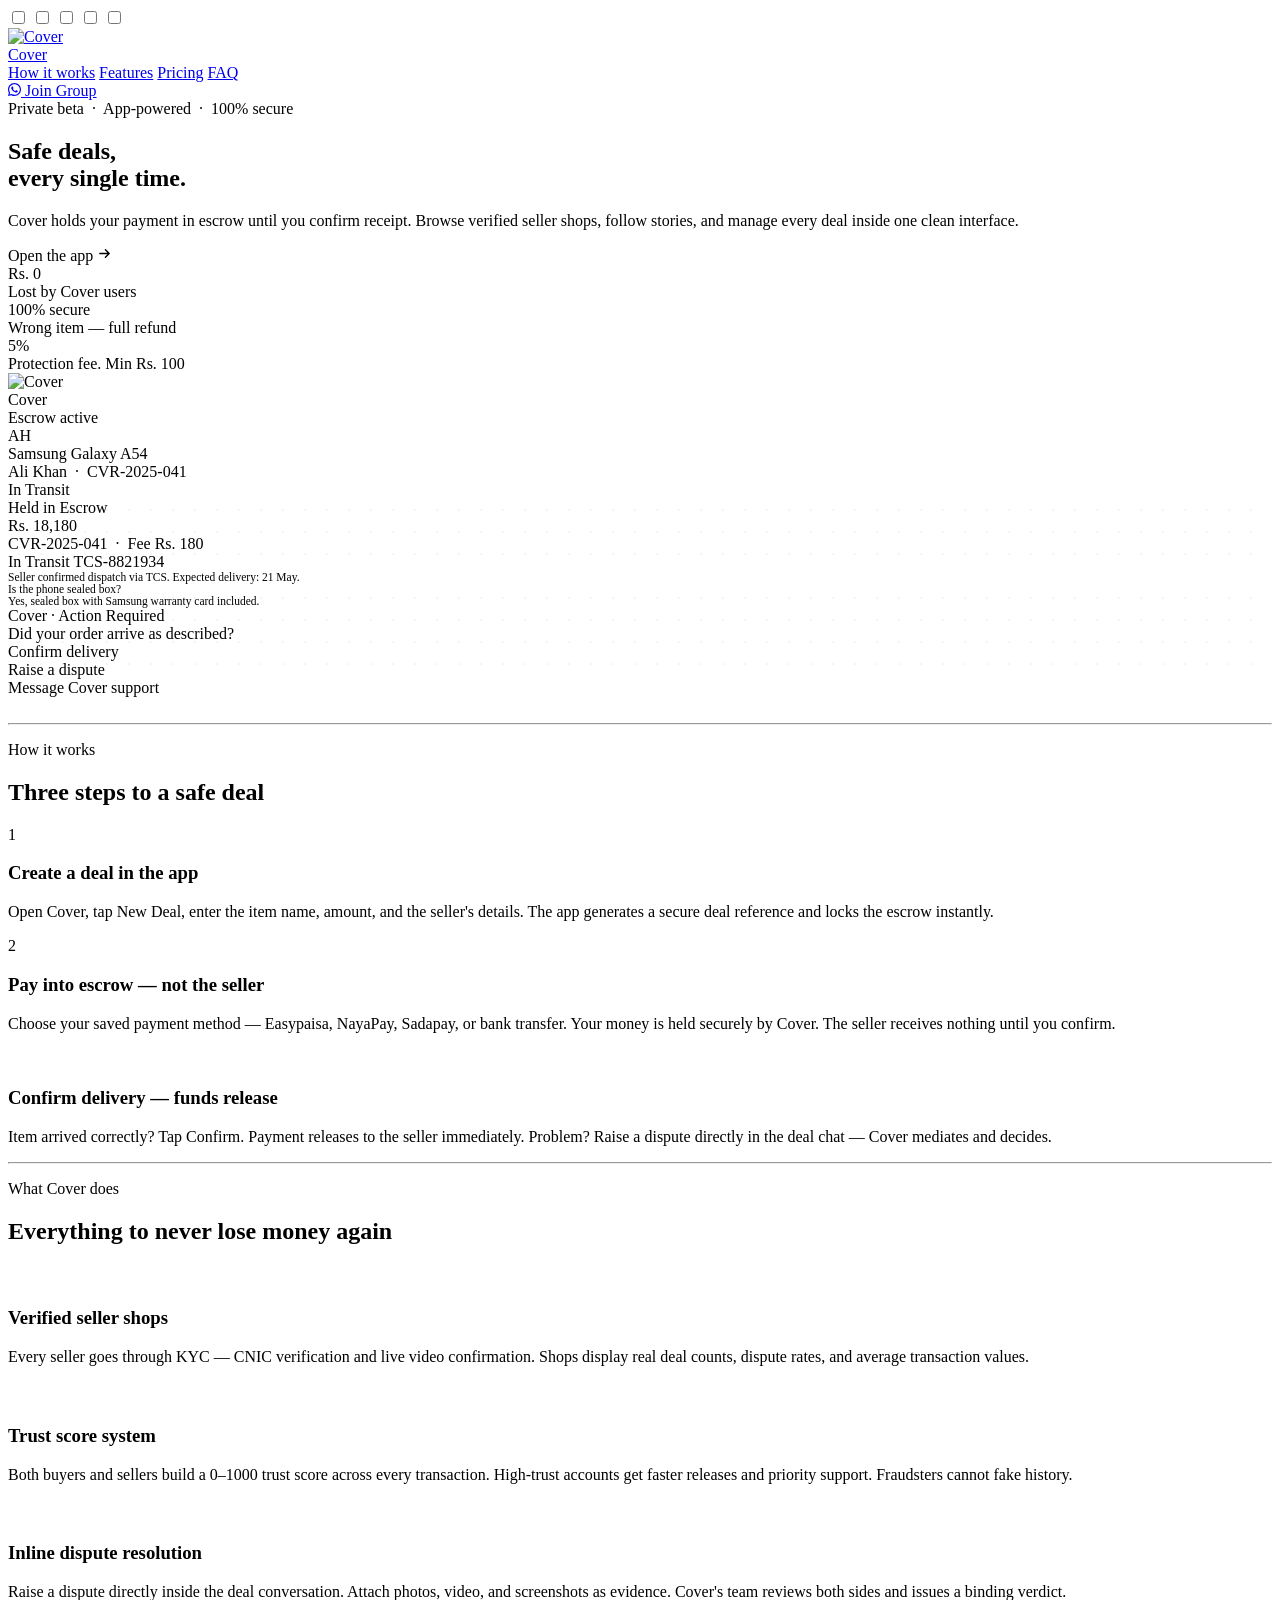
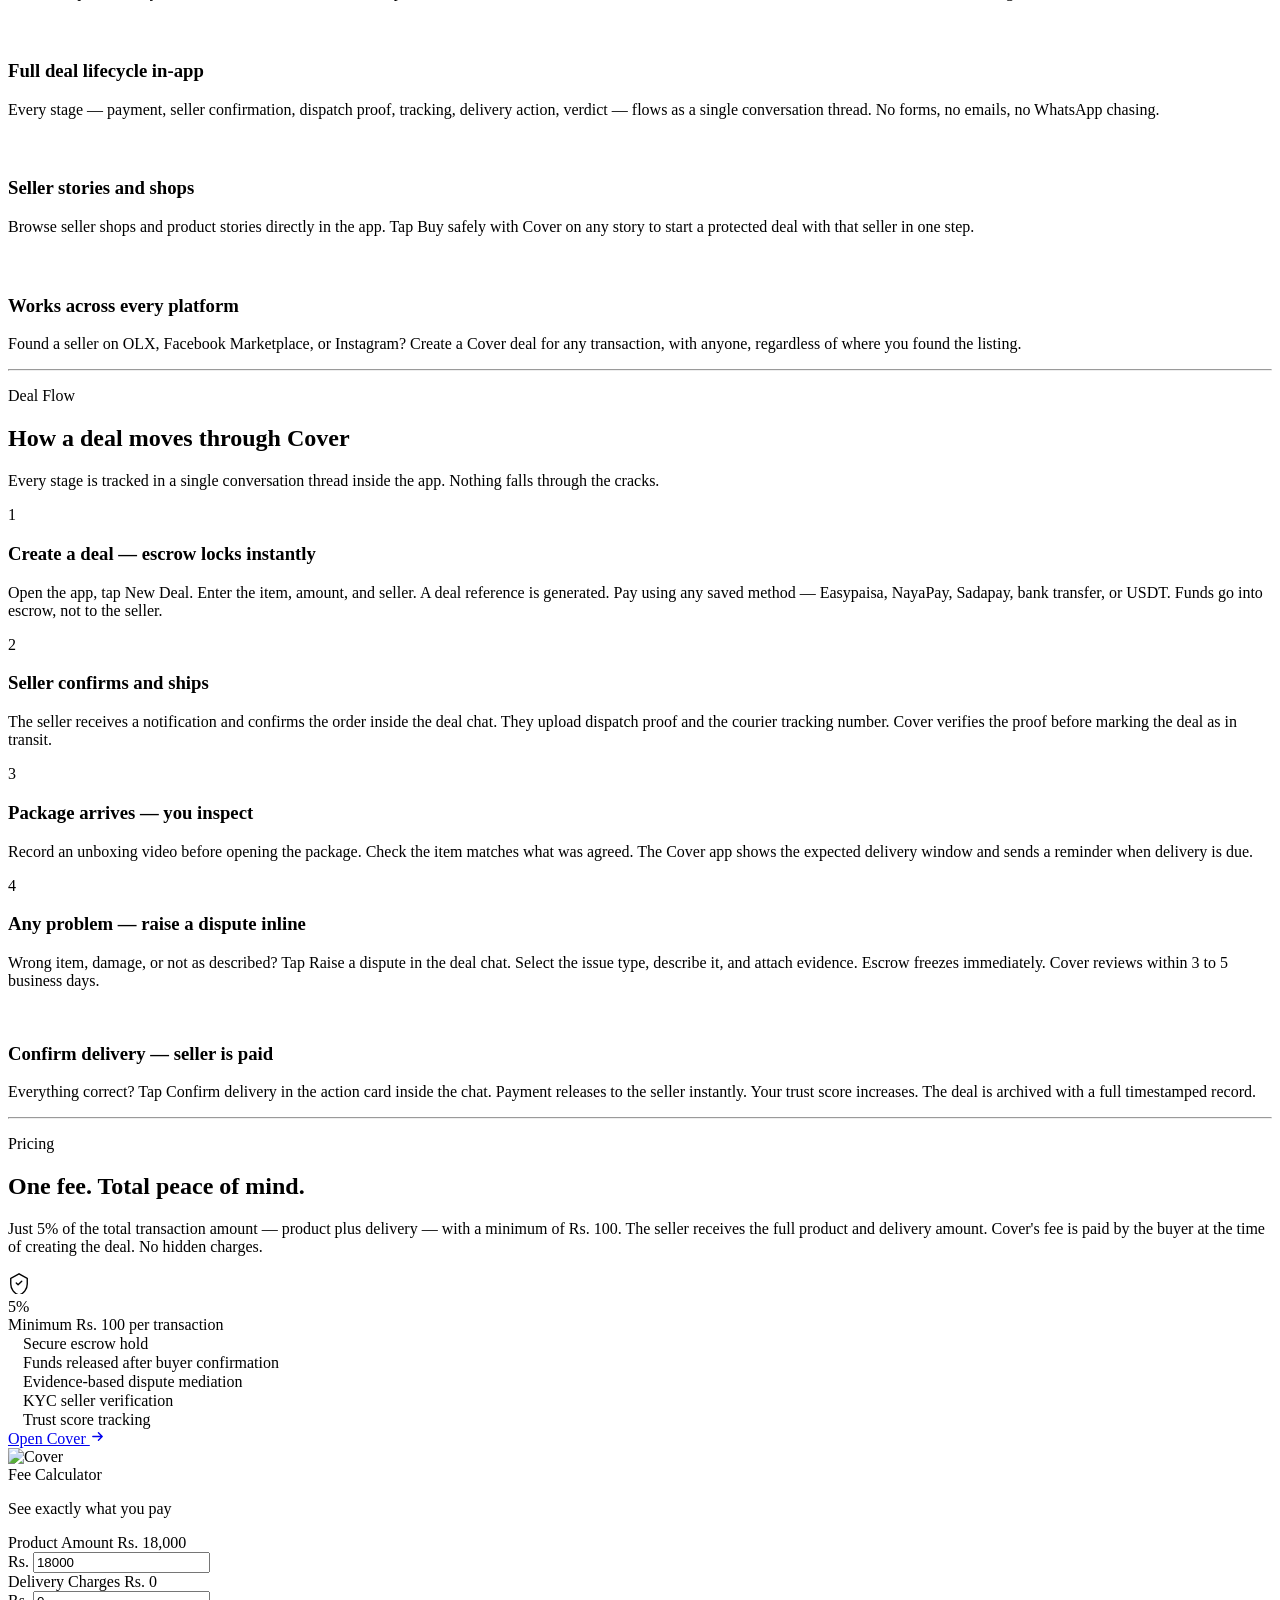
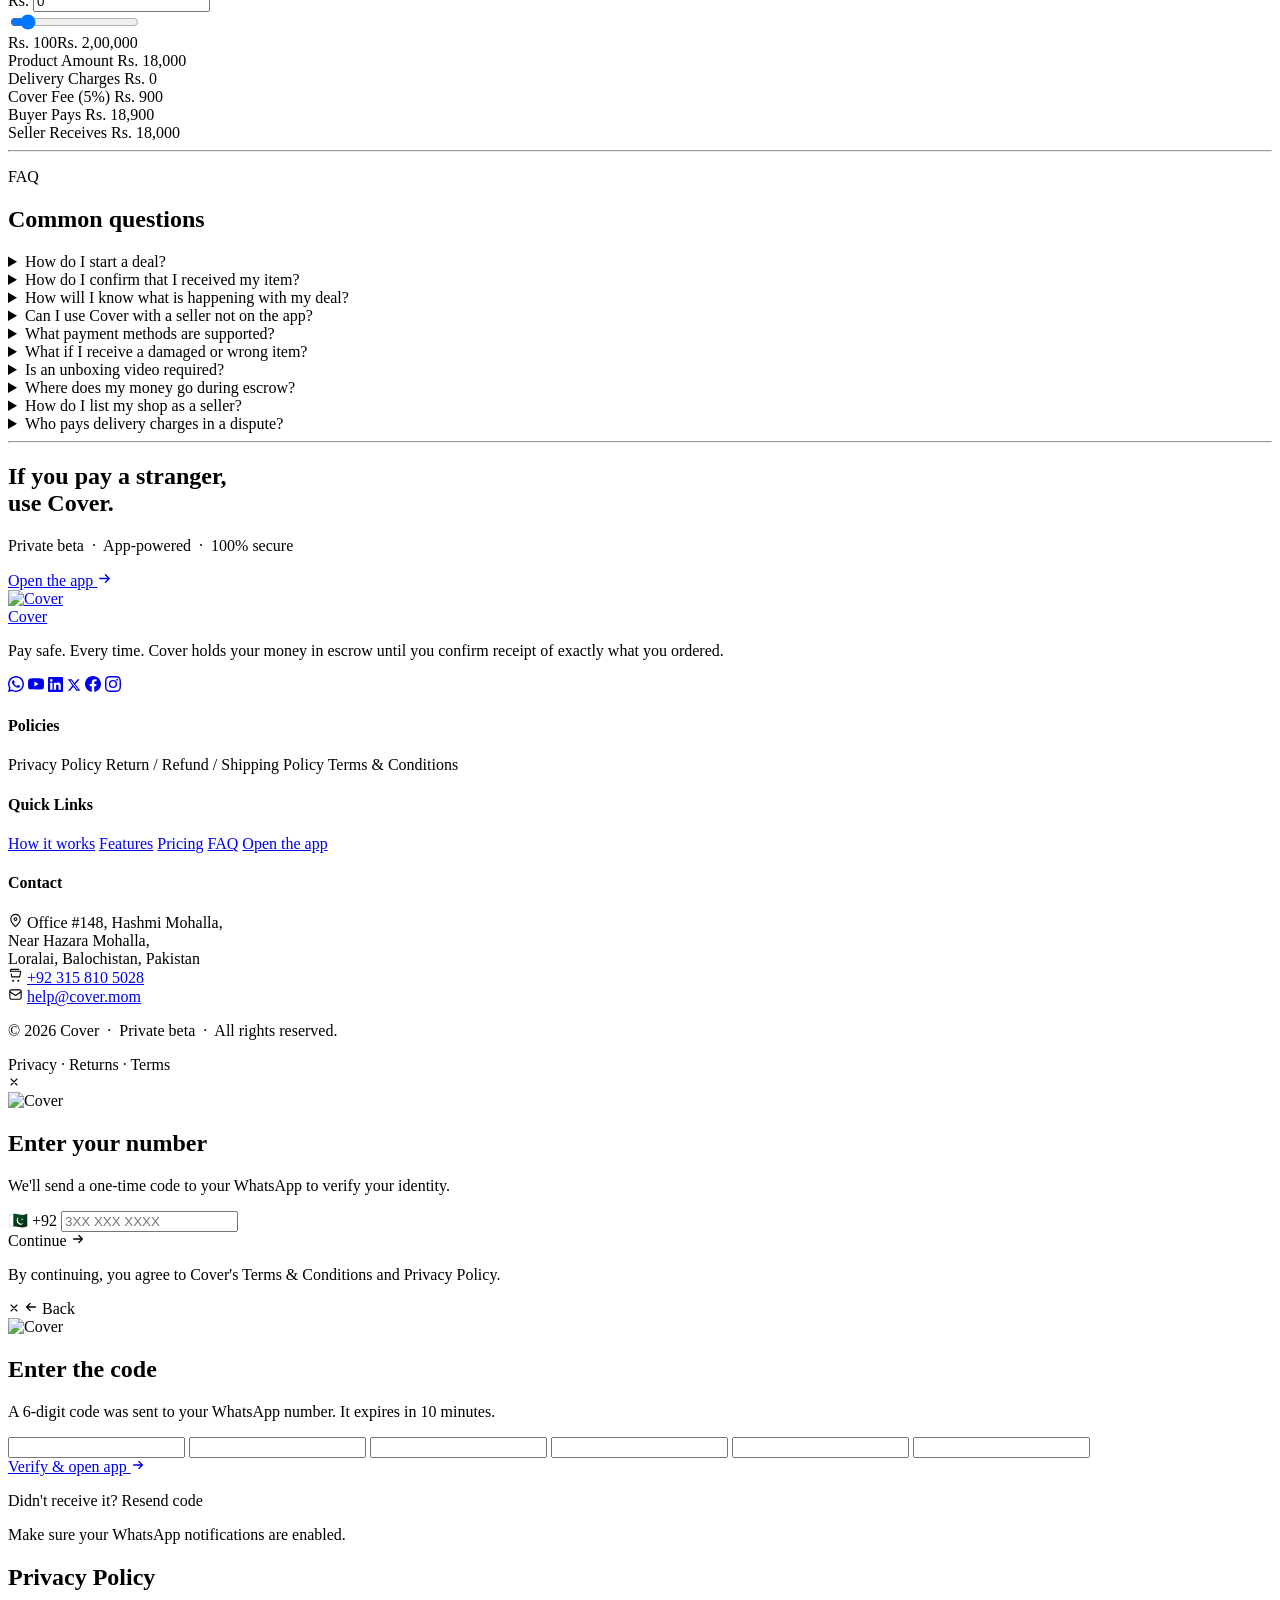
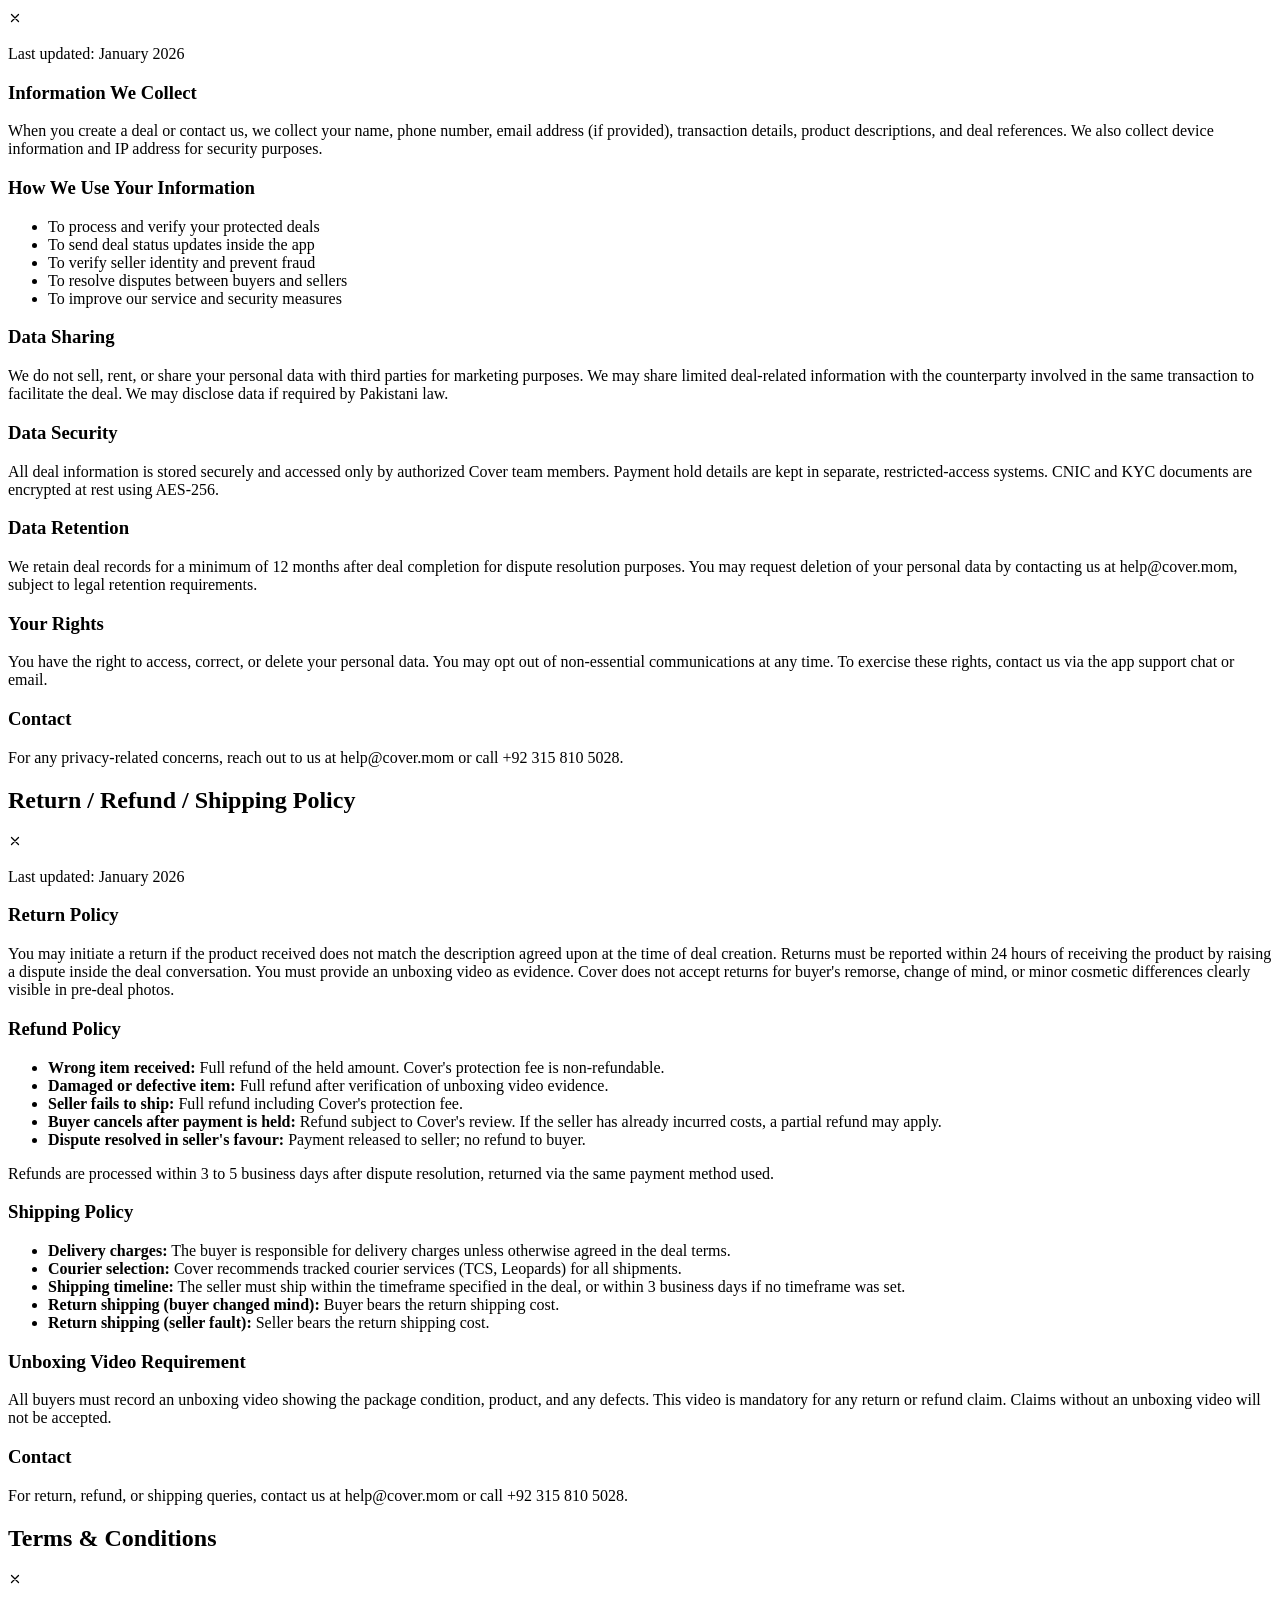
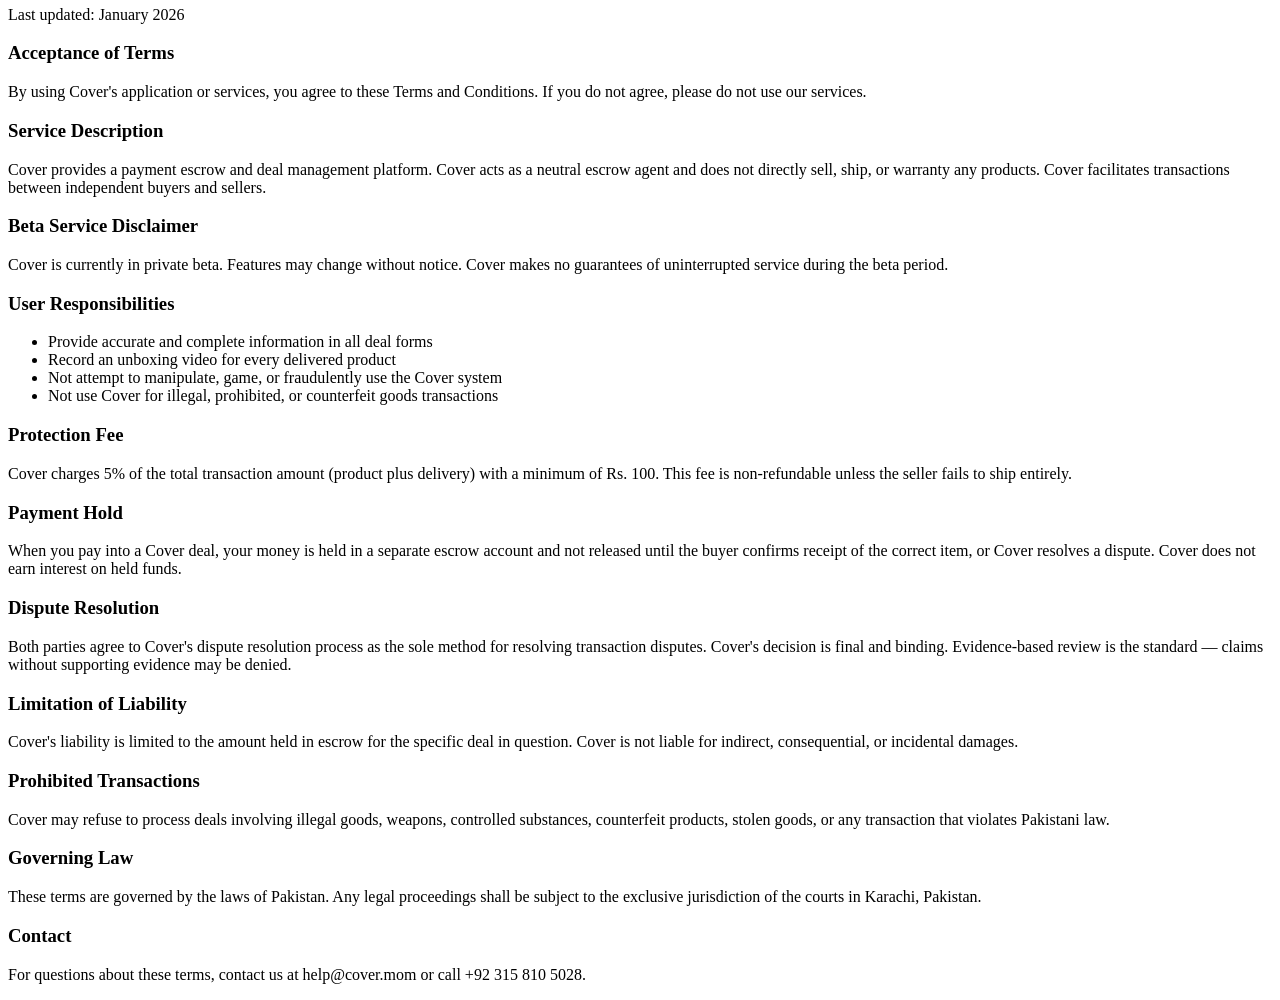
==== commit e783dd8d: "made the api design work" ====
--- a/ui/static/index.html
+++ b/ui/static/index.html
@@ -20,6 +20,9 @@
         <link rel="stylesheet" href="/static/css/styles.css" />
     </head>
     <body class="antialiased">
+        <input type="checkbox" name="auth-toggle" id="login-step1" />
+        <input type="checkbox" name="auth-toggle" id="login-step2" />
+
         <input type="checkbox" name="policy-toggle" id="policy-privacy" />
         <input type="checkbox" name="policy-toggle" id="policy-returns" />
         <input type="checkbox" name="policy-toggle" id="policy-terms" />
@@ -137,11 +140,12 @@
                             interface.
                         </p>
                         <div class="flex flex-col sm:flex-row gap-3 hr hr4">
-                            <a
-                                href="https://cover.mom"
-                                class="btn-primary font-medium px-7 py-3.5 rounded-full flex items-center justify-center gap-2 text-[14px]"
+                            <label
+                                for="login-step1"
+                                class="btn-primary font-medium px-7 py-3.5 rounded-full flex items-center justify-center gap-2 text-[14px] cursor-pointer"
                             >
                                 Open the app
+
                                 <svg
                                     width="15"
                                     height="15"
@@ -156,7 +160,7 @@
                                         stroke-linejoin="round"
                                     />
                                 </svg>
-                            </a>
+                            </label>
                         </div>
                         <div
                             class="mt-14 flex flex-wrap gap-x-8 gap-y-4 hr hr4"
@@ -1697,6 +1701,166 @@
             </div>
         </footer>
 
+        <div class="auth-overlay-step1">
+            <label
+                for="login-step1"
+                style="position: absolute; inset: 0; cursor: default"
+            ></label>
+            <div class="auth-modal" style="position: relative; z-index: 1">
+                <label
+                    for="login-step1"
+                    class="auth-modal-close"
+                    aria-label="Close"
+                >
+                    <svg width="12" height="12" viewBox="0 0 16 16" fill="none">
+                        <path
+                            d="M4 4l8 8M12 4l-8 8"
+                            stroke="currentColor"
+                            stroke-width="1.5"
+                            stroke-linecap="round"
+                        />
+                    </svg>
+                </label>
+                <div class="auth-logo">
+                    <img src="/static/assets/profile/logo.png" alt="Cover" />
+                </div>
+                <h2>Enter your number</h2>
+                <p>
+                    We'll send a one-time code to your WhatsApp to verify your
+                    identity.
+                </p>
+                <div class="auth-input-wrap">
+                    <span class="auth-input-prefix">🇵🇰 +92</span>
+                    <input
+                        class="auth-input"
+                        type="tel"
+                        placeholder="3XX XXX XXXX"
+                        maxlength="11"
+                        inputmode="numeric"
+                    />
+                </div>
+                <label for="login-step2" class="auth-btn-primary">
+                    Continue
+                    <svg width="14" height="14" viewBox="0 0 16 16" fill="none">
+                        <path
+                            d="M3 8h10M9 4l4 4-4 4"
+                            stroke="currentColor"
+                            stroke-width="1.5"
+                            stroke-linecap="round"
+                            stroke-linejoin="round"
+                        />
+                    </svg>
+                </label>
+                <p class="auth-hint">
+                    By continuing, you agree to Cover's Terms &amp; Conditions
+                    and Privacy Policy.
+                </p>
+            </div>
+        </div>
+
+        <!-- STEP 2: OTP -->
+        <div class="auth-overlay-step2">
+            <label
+                for="login-step2"
+                style="position: absolute; inset: 0; cursor: default"
+            ></label>
+            <div class="auth-modal" style="position: relative; z-index: 1">
+                <label
+                    for="login-step1"
+                    class="auth-modal-close"
+                    aria-label="Close"
+                >
+                    <svg width="12" height="12" viewBox="0 0 16 16" fill="none">
+                        <path
+                            d="M4 4l8 8M12 4l-8 8"
+                            stroke="currentColor"
+                            stroke-width="1.5"
+                            stroke-linecap="round"
+                        />
+                    </svg>
+                </label>
+                <label for="login-step2" class="auth-back">
+                    <svg width="14" height="14" viewBox="0 0 16 16" fill="none">
+                        <path
+                            d="M13 8H3M7 4l-4 4 4 4"
+                            stroke="currentColor"
+                            stroke-width="1.5"
+                            stroke-linecap="round"
+                            stroke-linejoin="round"
+                        />
+                    </svg>
+                    Back
+                </label>
+                <div class="auth-logo">
+                    <img src="/static/assets/profile/logo.png" alt="Cover" />
+                </div>
+                <h2>Enter the code</h2>
+                <p>
+                    A 6-digit code was sent to your WhatsApp number. It expires
+                    in 10 minutes.
+                </p>
+                <div class="otp-input-wrap">
+                    <input
+                        class="otp-digit"
+                        type="text"
+                        maxlength="1"
+                        inputmode="numeric"
+                    />
+                    <input
+                        class="otp-digit"
+                        type="text"
+                        maxlength="1"
+                        inputmode="numeric"
+                    />
+                    <input
+                        class="otp-digit"
+                        type="text"
+                        maxlength="1"
+                        inputmode="numeric"
+                    />
+                    <input
+                        class="otp-digit"
+                        type="text"
+                        maxlength="1"
+                        inputmode="numeric"
+                    />
+                    <input
+                        class="otp-digit"
+                        type="text"
+                        maxlength="1"
+                        inputmode="numeric"
+                    />
+                    <input
+                        class="otp-digit"
+                        type="text"
+                        maxlength="1"
+                        inputmode="numeric"
+                    />
+                </div>
+                <a
+                    href="http://localhost:3000/dashboard"
+                    class="auth-btn-primary"
+                >
+                    Verify &amp; open app
+                    <svg width="14" height="14" viewBox="0 0 16 16" fill="none">
+                        <path
+                            d="M3 8h10M9 4l4 4-4 4"
+                            stroke="currentColor"
+                            stroke-width="1.5"
+                            stroke-linecap="round"
+                            stroke-linejoin="round"
+                        />
+                    </svg>
+                </a>
+                <p class="auth-resend">
+                    Didn't receive it? <span>Resend code</span>
+                </p>
+                <p class="auth-hint">
+                    Make sure your WhatsApp notifications are enabled.
+                </p>
+            </div>
+        </div>
+
         <!-- POLICY MODALS (unchanged content from original) -->
         <div class="policy-overlay" data-policy="privacy">
             <label for="policy-privacy" class="policy-backdrop"></label>
@@ -2033,5 +2197,6 @@
         </div>
 
         <script src="/static/js/calculate.js"></script>
+        <script src="/static/js/otp.js"></script>
     </body>
 </html>
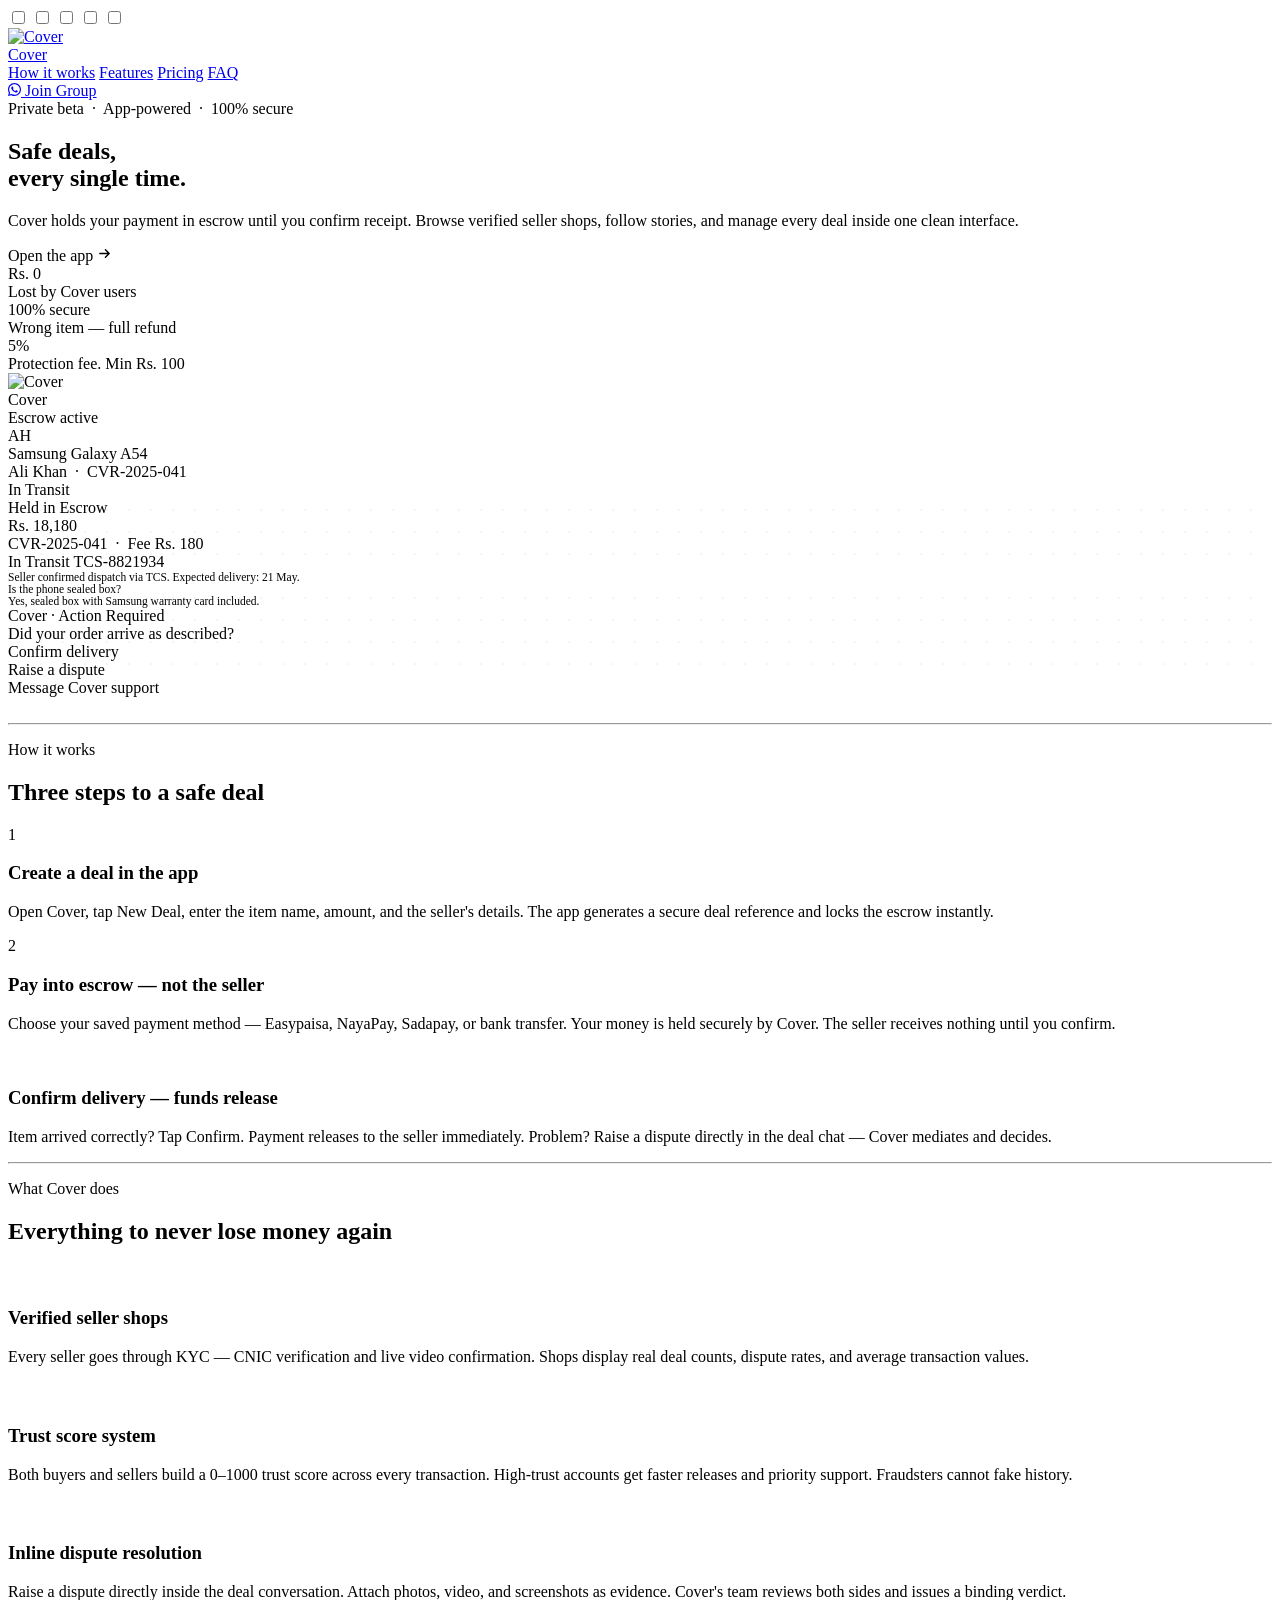
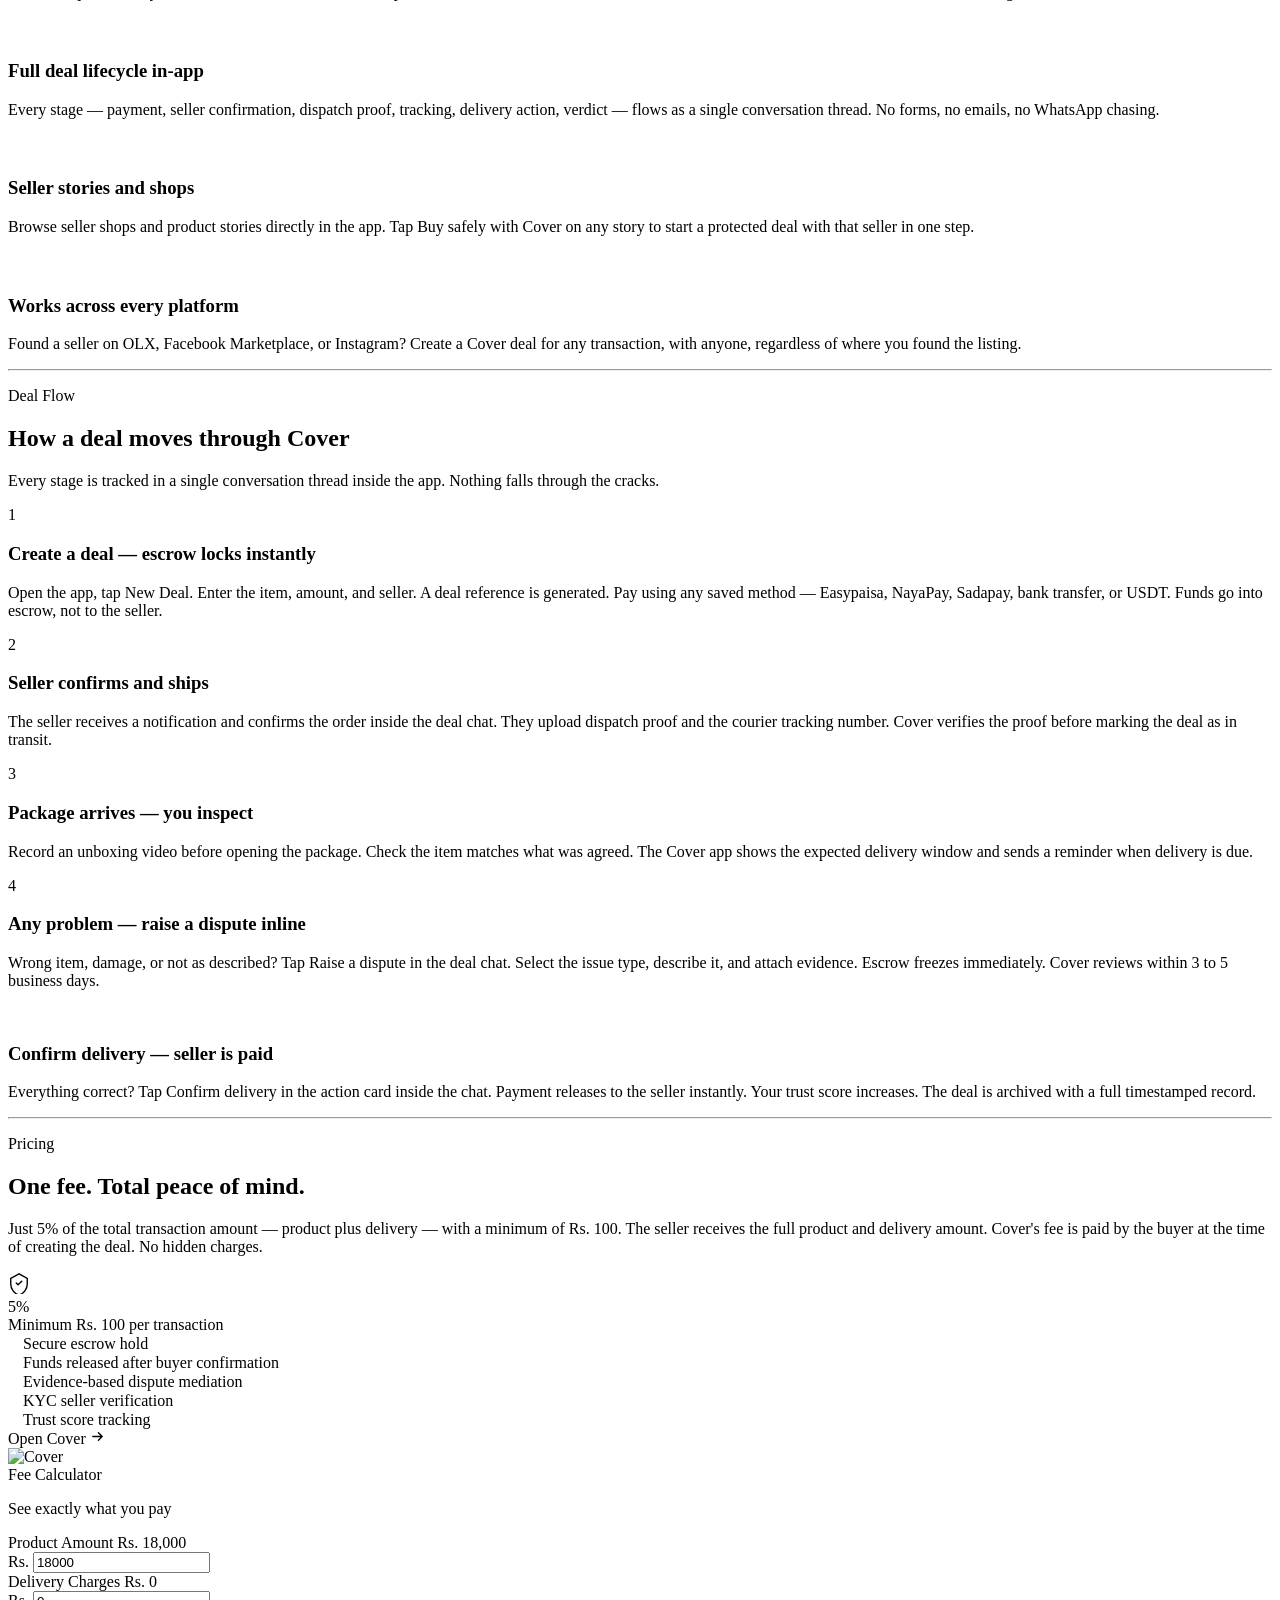
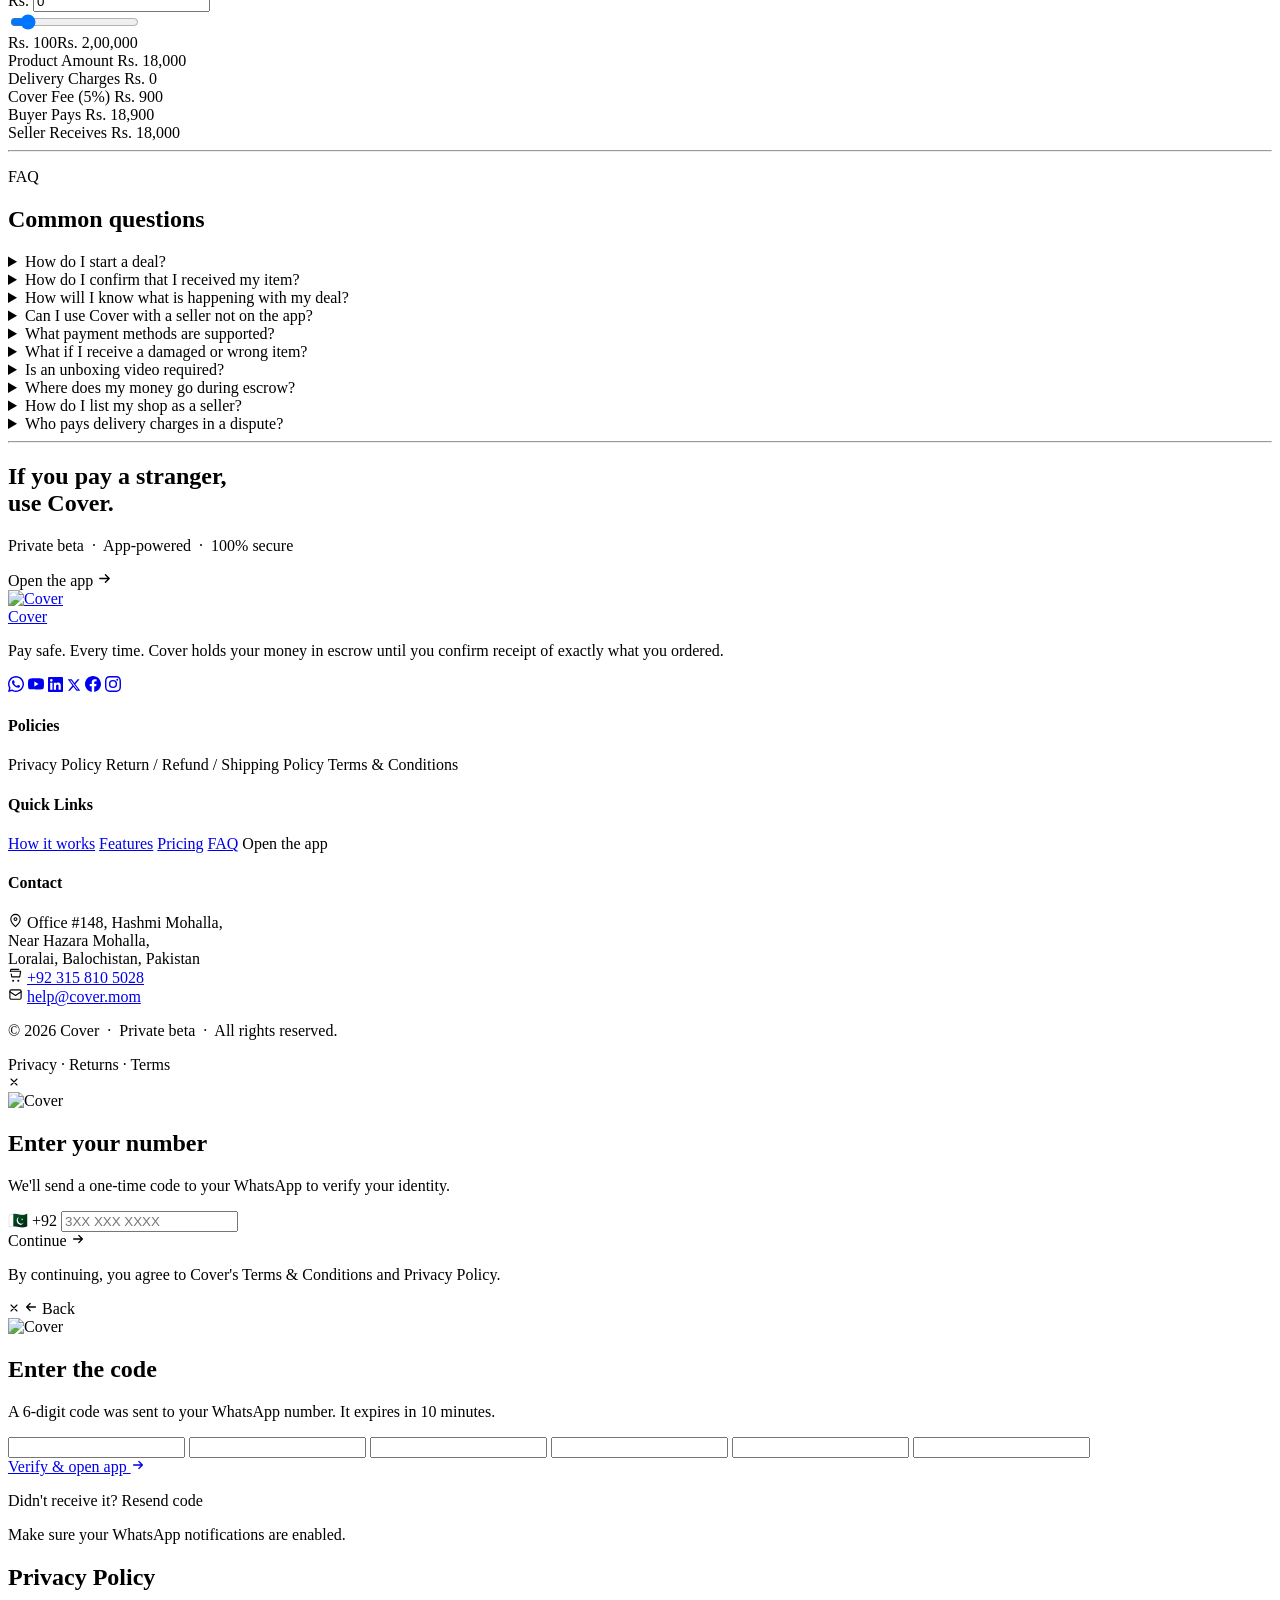
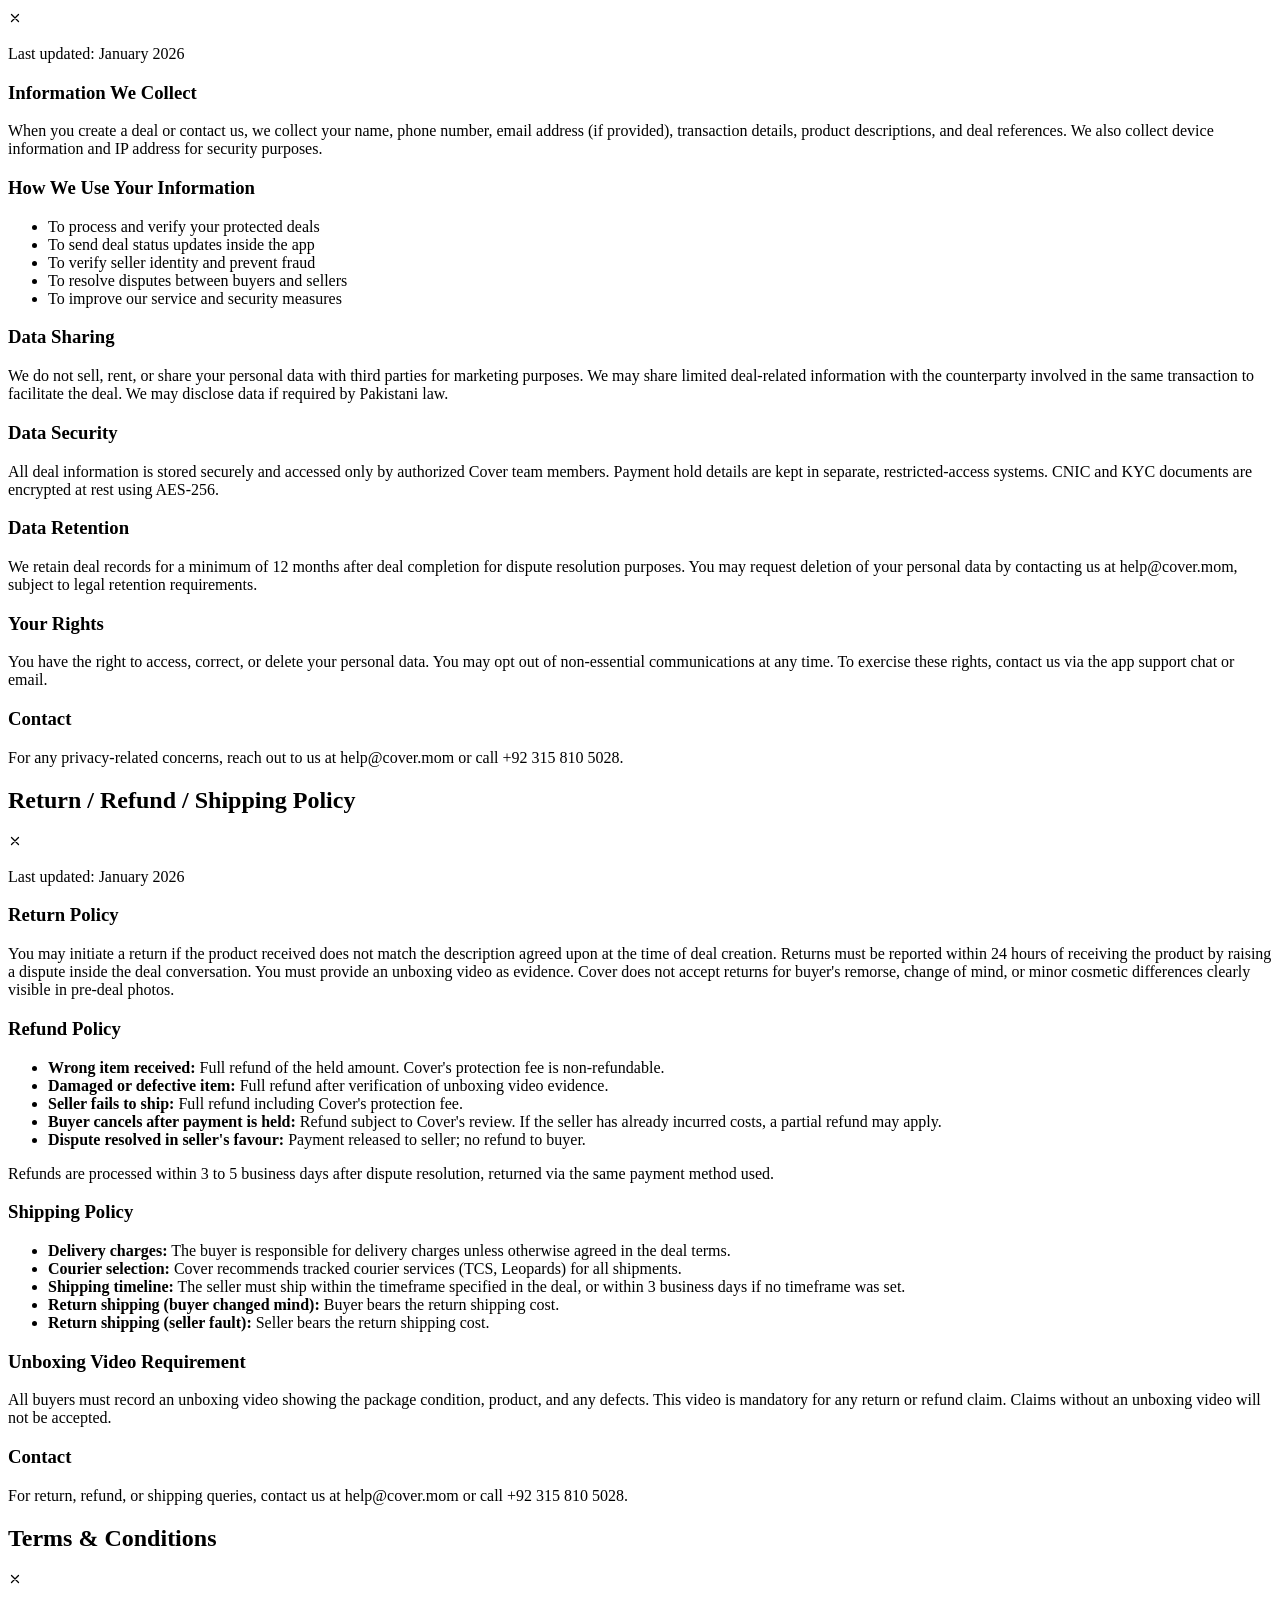
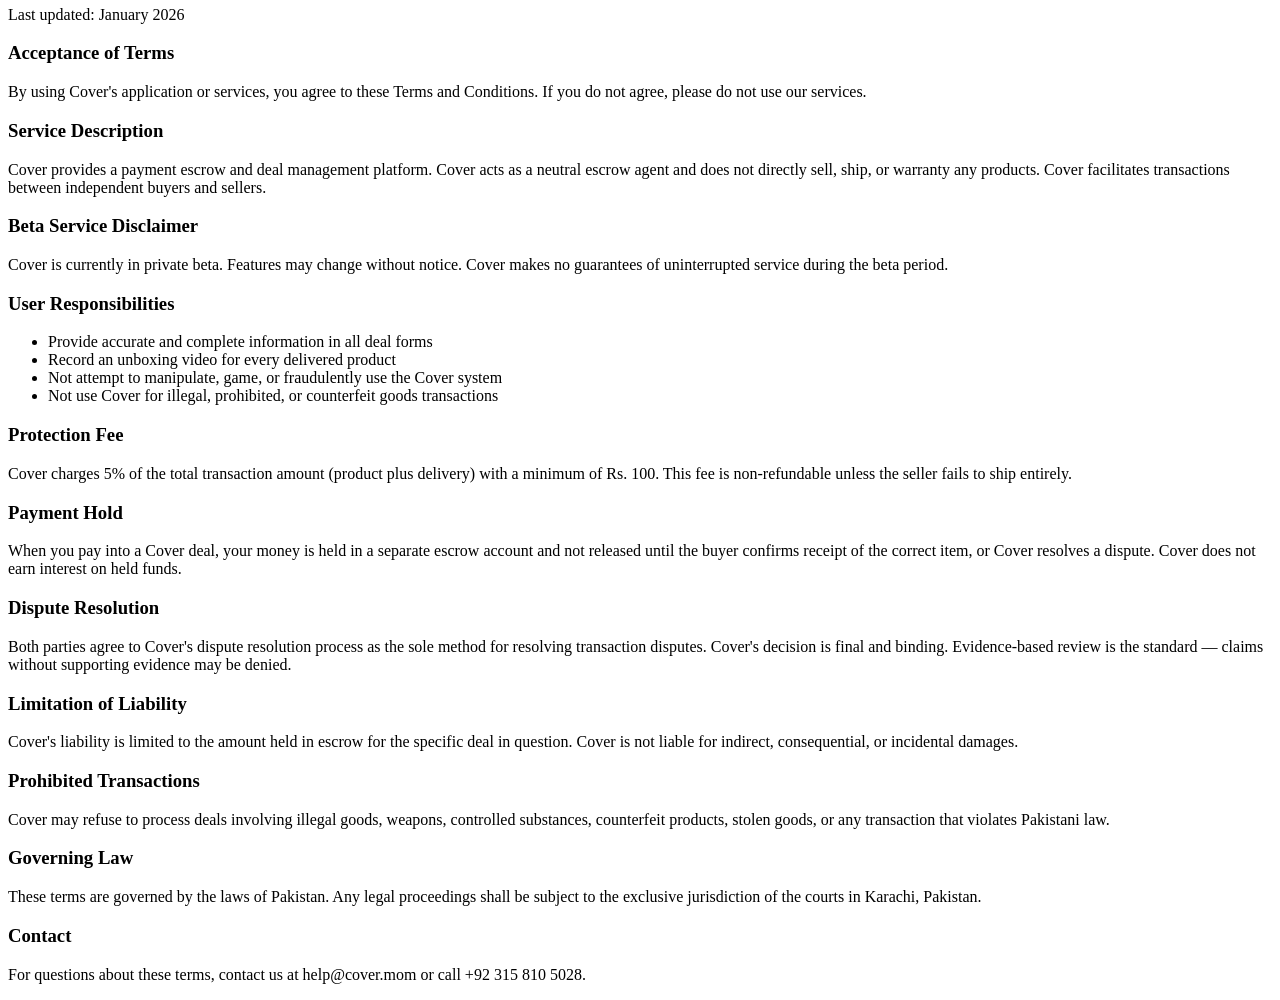
==== commit 539e29f0: "updated the buttons" ====
--- a/ui/static/index.html
+++ b/ui/static/index.html
@@ -1013,9 +1013,9 @@
                                 </div>
                             </div>
                         </div>
-                        <a
-                            href="https://cover.mom"
-                            class="inline-flex items-center gap-2 btn-gray font-medium px-7 py-3.5 rounded-full text-[14px]"
+                        <label
+                            for="login-step1"
+                            class="btn-primary font-medium px-7 py-3.5 rounded-full flex items-center justify-center gap-2 text-[14px] cursor-pointer"
                         >
                             Open Cover
                             <svg
@@ -1032,7 +1032,7 @@
                                     stroke-linejoin="round"
                                 />
                             </svg>
-                        </a>
+                        </label>
                     </div>
 
                     <!-- Calculator -->
@@ -1383,9 +1383,9 @@
                     &nbsp;&middot;&nbsp; 100% secure
                 </p>
                 <div class="flex flex-col sm:flex-row gap-3 justify-center">
-                    <a
-                        href="https://cover.mom"
-                        class="btn-primary font-medium px-7 py-3.5 rounded-full flex items-center justify-center gap-2 text-[14px]"
+                    <label
+                        for="login-step1"
+                        class="btn-primary font-medium px-7 py-3.5 rounded-full flex items-center justify-center gap-2 text-[14px] cursor-pointer"
                     >
                         Open the app
                         <svg
@@ -1402,7 +1402,7 @@
                                 stroke-linejoin="round"
                             />
                         </svg>
-                    </a>
+                    </label>
                 </div>
             </div>
         </section>
@@ -1559,8 +1559,11 @@
                             <a href="#features" class="footer-link">Features</a>
                             <a href="#pricing" class="footer-link">Pricing</a>
                             <a href="#faq" class="footer-link">FAQ</a>
-                            <a href="https://cover.mom" class="footer-link"
-                                >Open the app</a
+                            <label
+                                for="login-step1"
+                                class="footer-link"
+                                style="cursor: pointer"
+                                >Open the app</label
                             >
                         </div>
                     </div>
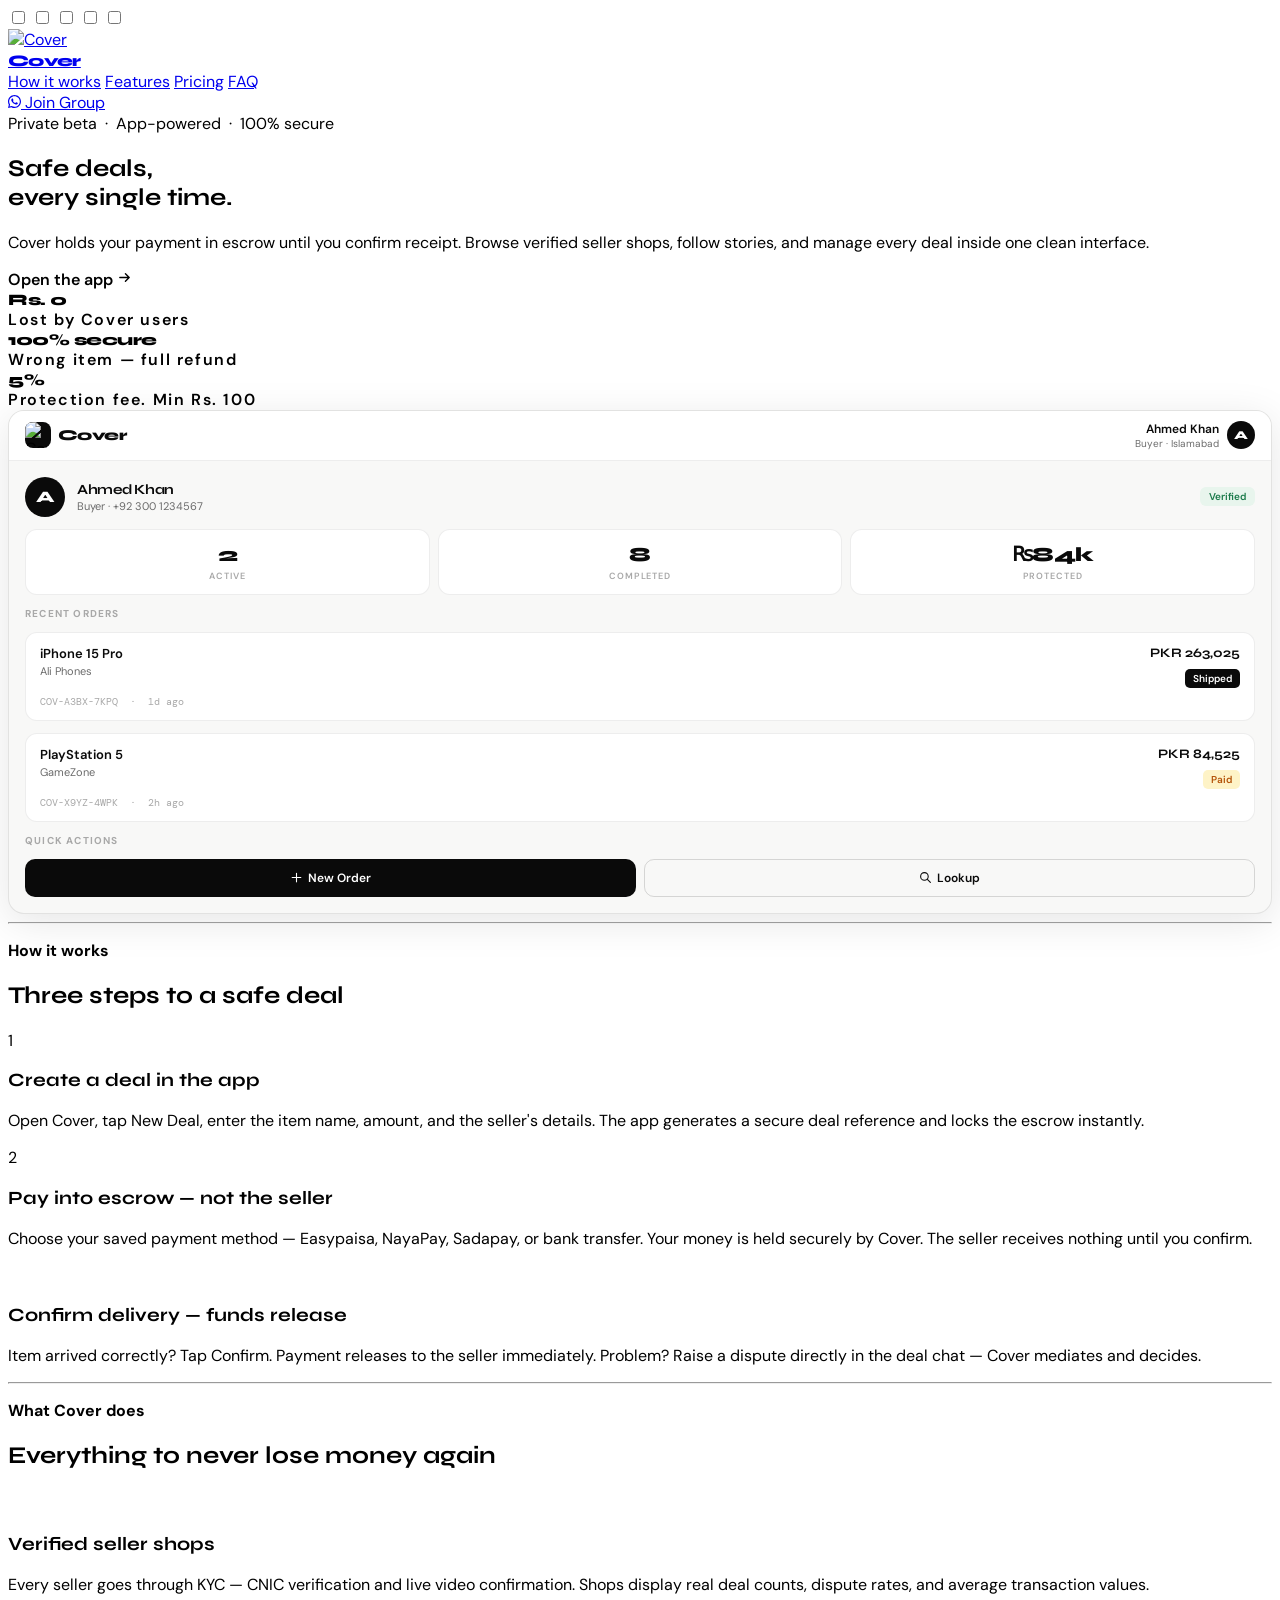
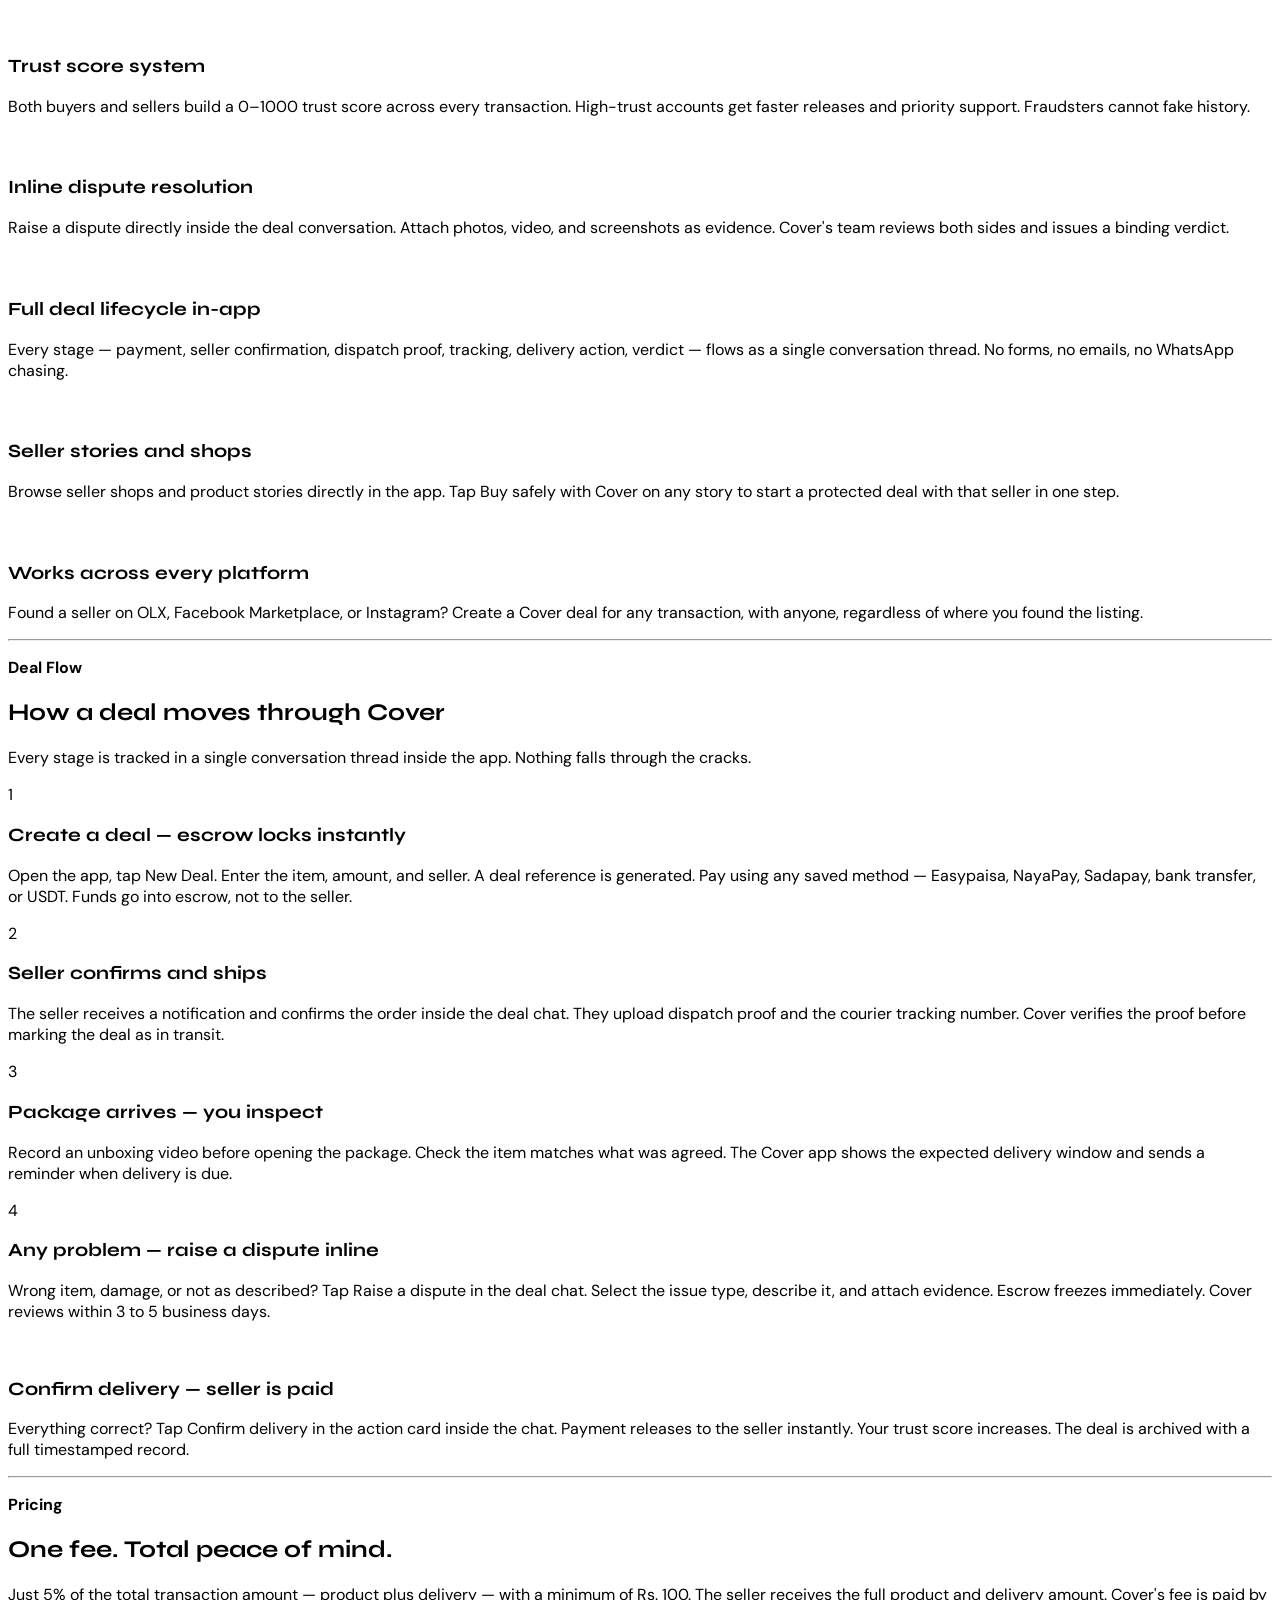
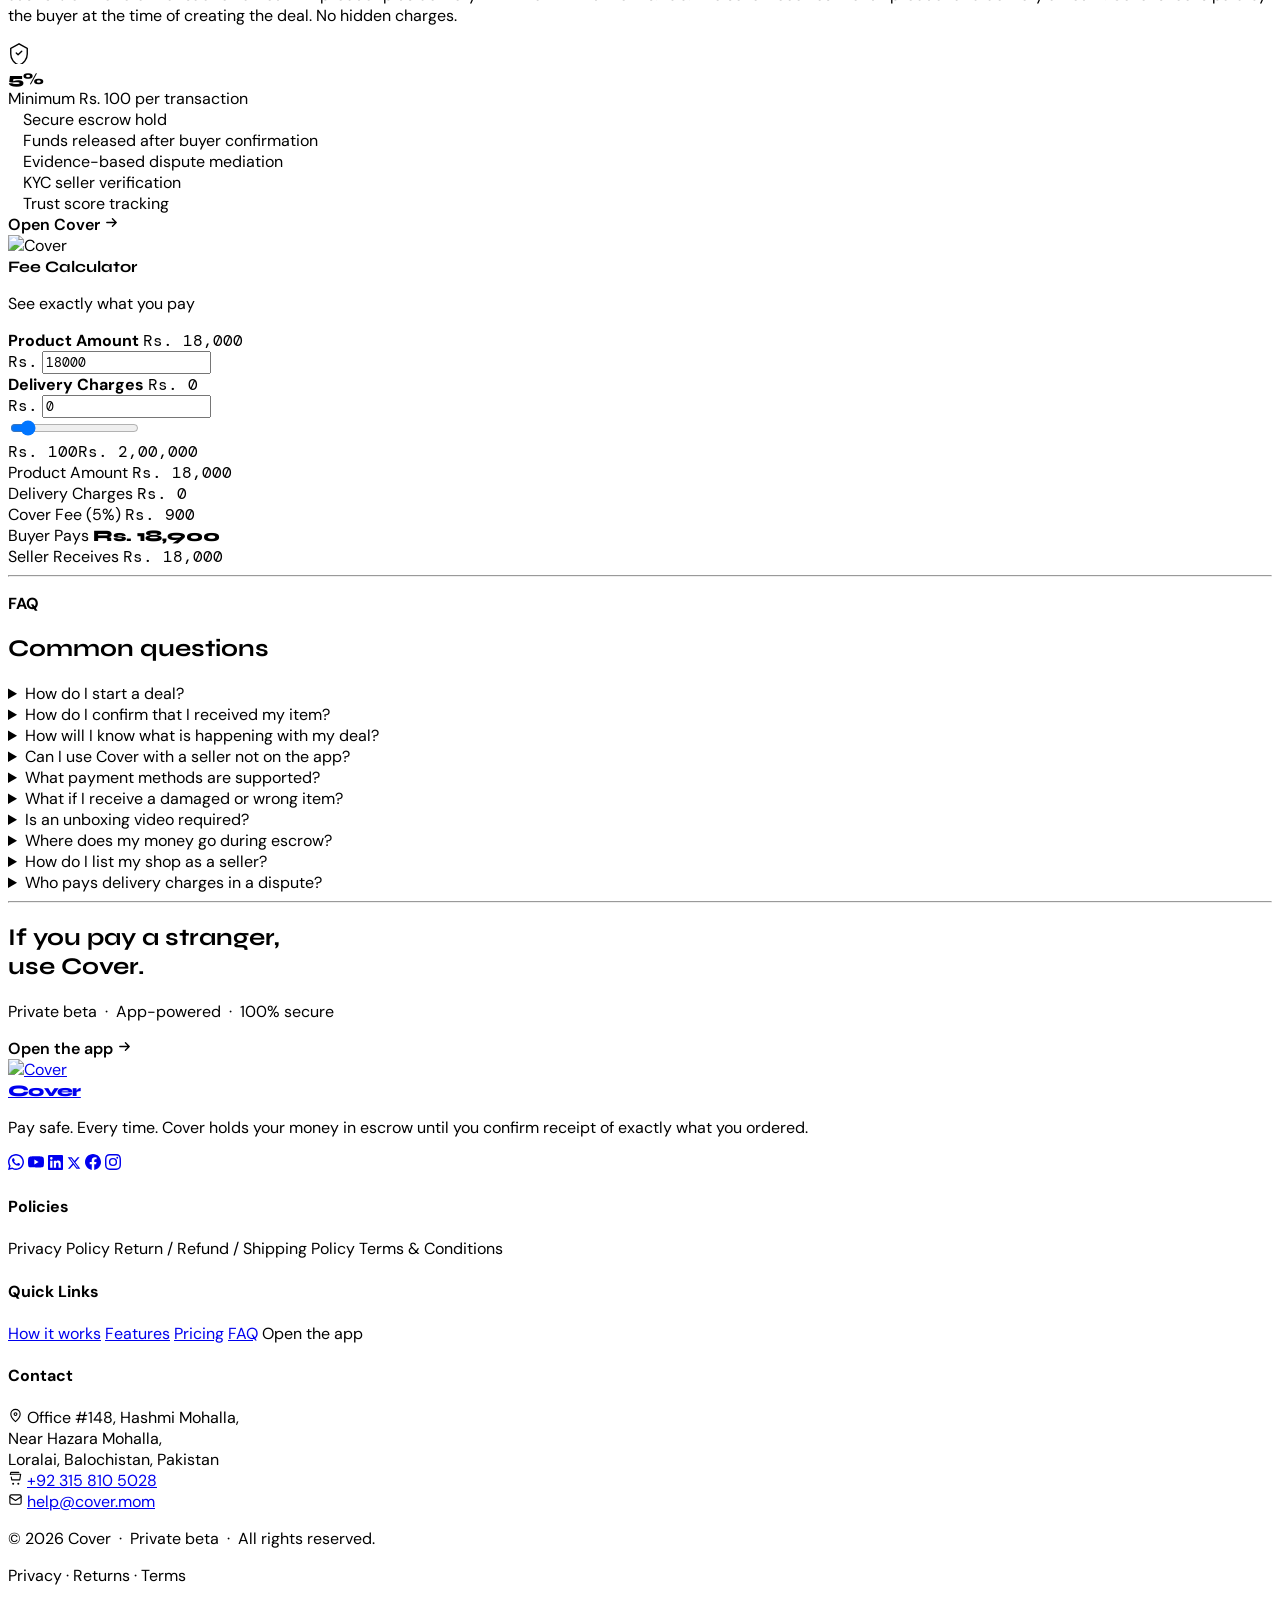
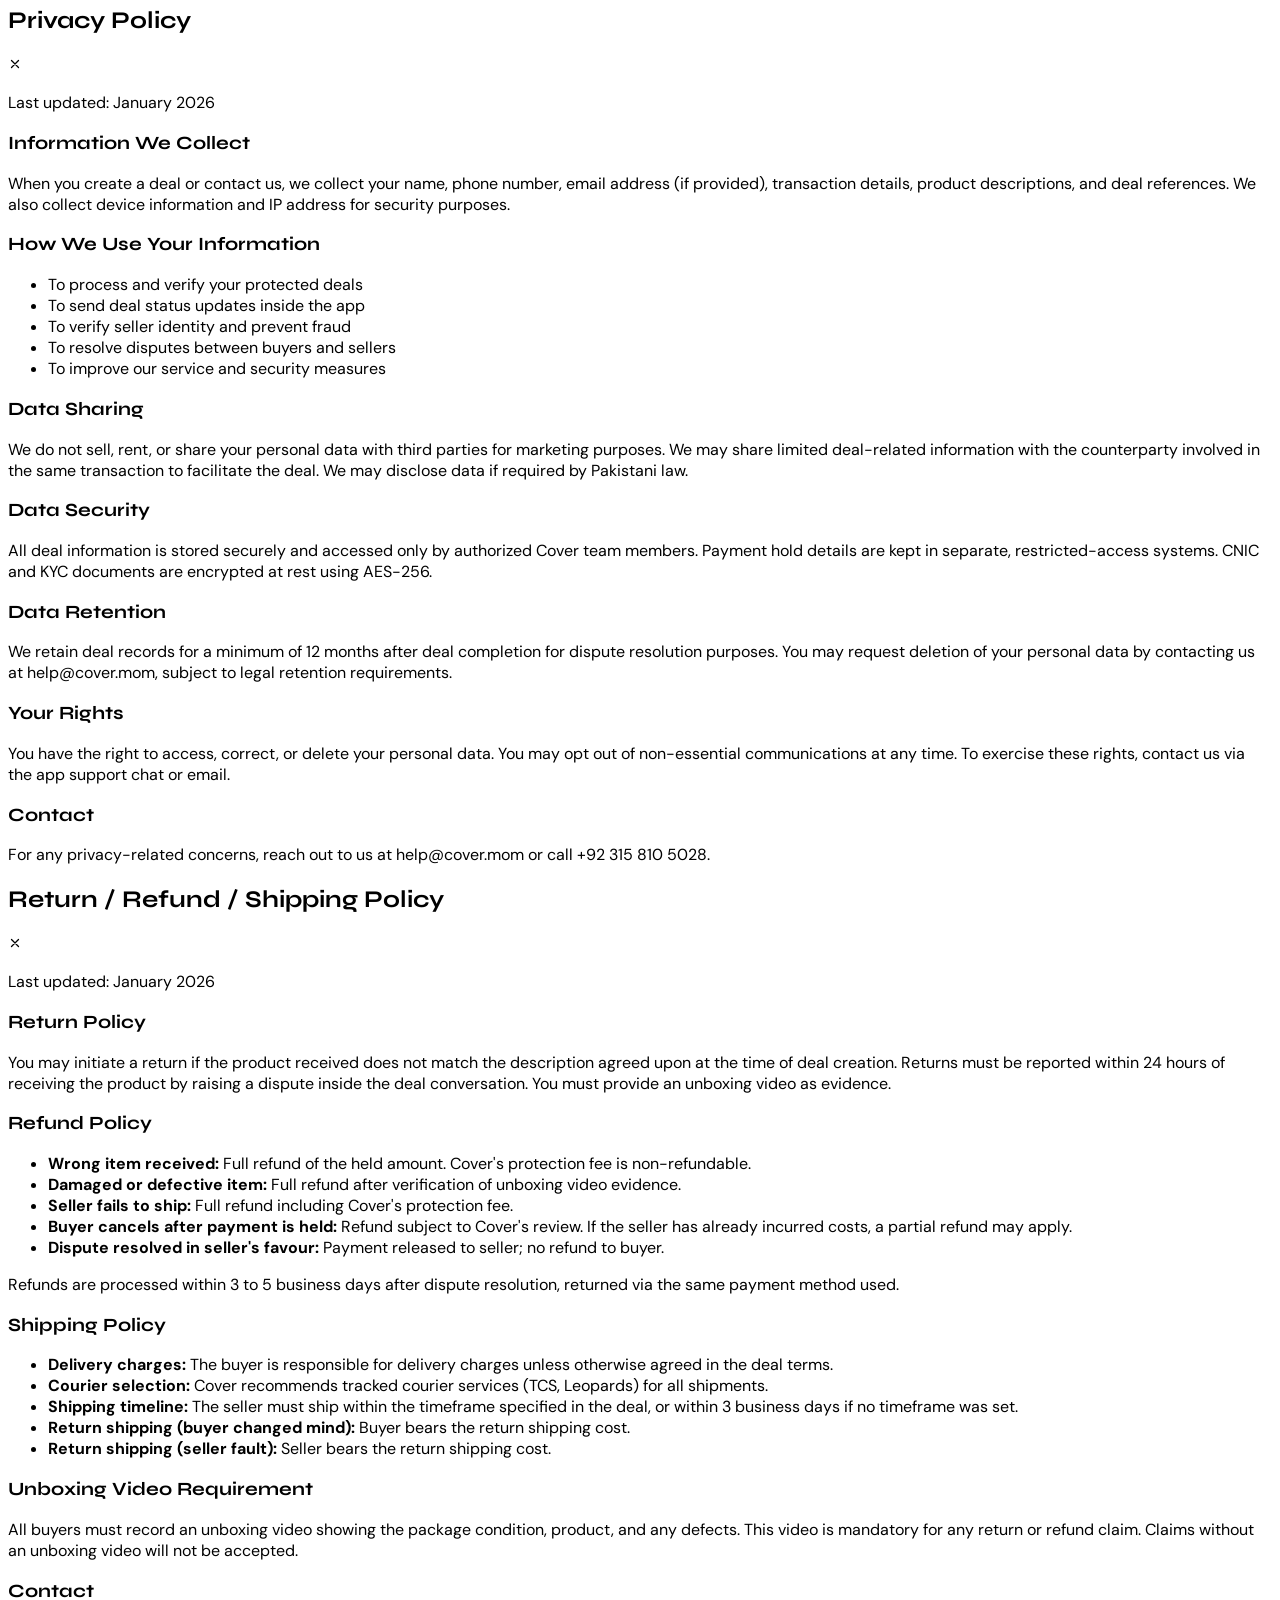
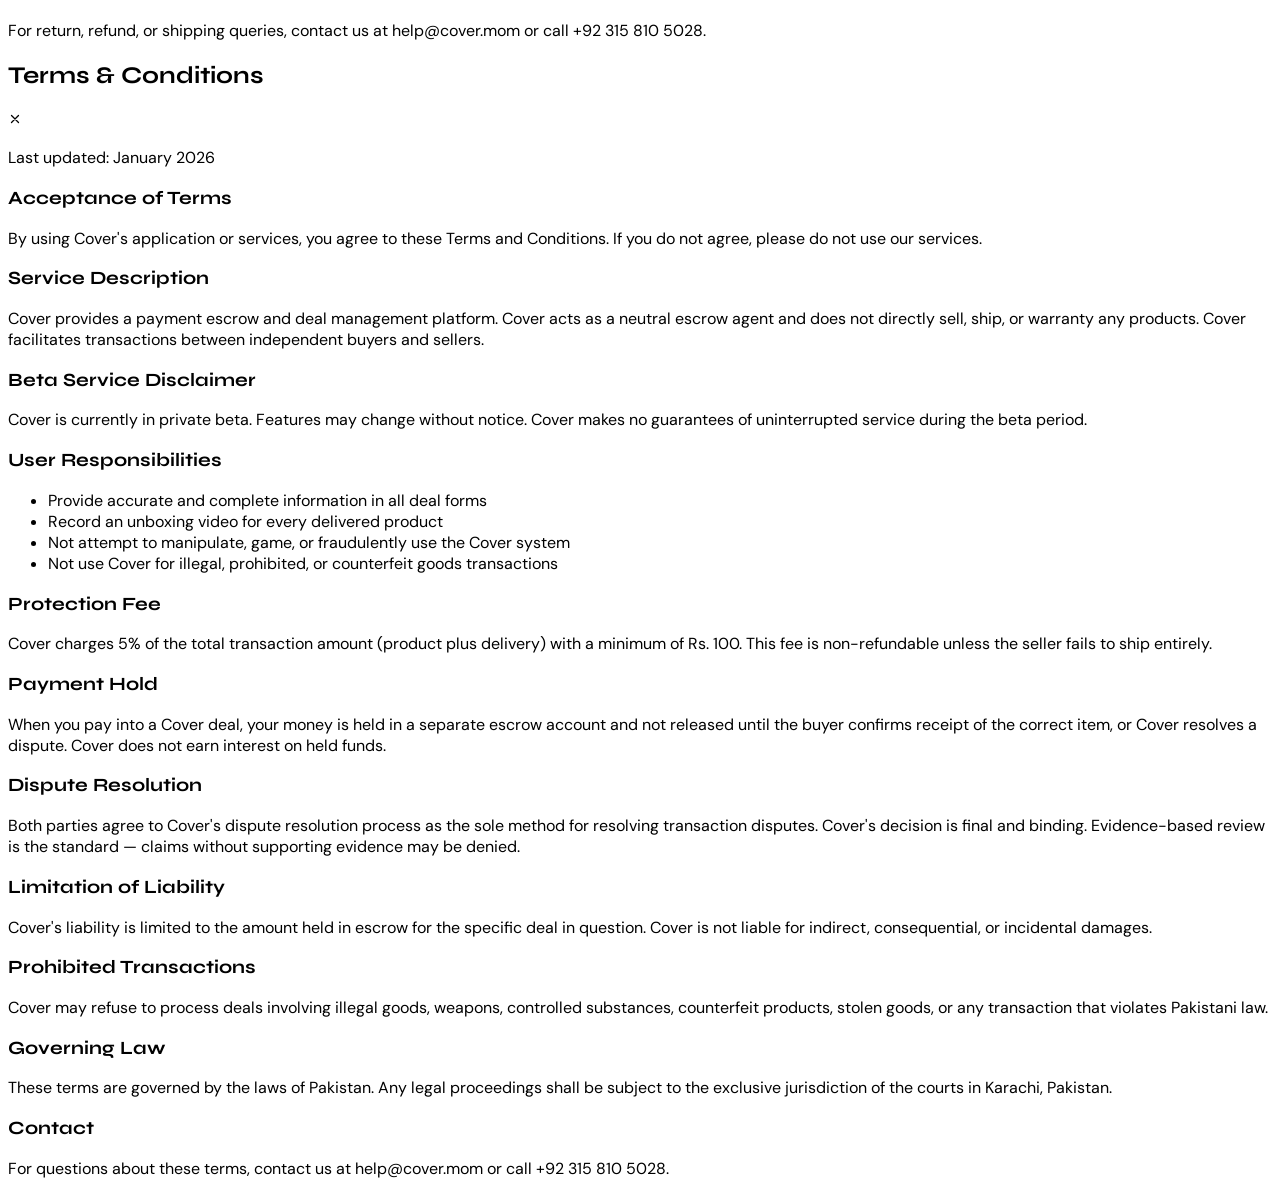
==== commit 4627ff5a: "modified the design" ====
--- a/ui/static/index.html
+++ b/ui/static/index.html
@@ -11,13 +11,274 @@
             href="/static/assets/profile/logo.png"
         />
         <script src="https://cdn.tailwindcss.com"></script>
+        <!-- CHANGE 1: Replaced Inter with Syne + DM Sans + DM Mono to match dashboard -->
         <link rel="preconnect" href="https://fonts.googleapis.com" />
         <link rel="preconnect" href="https://fonts.gstatic.com" crossorigin />
         <link
-            href="https://fonts.googleapis.com/css2?family=Inter:wght@300;400;500;600;700;800;900&family=JetBrains+Mono:wght@400;500;600&display=swap"
+            href="https://fonts.googleapis.com/css2?family=Syne:wght@400;500;600;700;800&family=DM+Sans:ital,opsz,wght@0,9..40,300;0,9..40,400;0,9..40,500;0,9..40,600;0,9..40,700&family=DM+Mono:wght@400;500&display=swap"
             rel="stylesheet"
         />
         <link rel="stylesheet" href="/static/css/styles.css" />
+        <style>
+            /* ── Typography overrides to match dashboard ── */
+            body {
+                font-family: "DM Sans", sans-serif;
+                -webkit-font-smoothing: antialiased;
+            }
+            h1,
+            h2,
+            h3,
+            h4,
+            h5 {
+                font-family: "Syne", sans-serif;
+            }
+            .mono,
+            code {
+                font-family: "DM Mono", monospace;
+            }
+
+            /* ── Dashboard hero mockup styles ── */
+            .dash-wrap {
+                background: #f8f8f7;
+                border-radius: 16px;
+                border: 1px solid rgba(0, 0, 0, 0.09);
+                overflow: hidden;
+                box-shadow: 0 8px 40px rgba(0, 0, 0, 0.1);
+            }
+            .dash-topbar {
+                background: #fff;
+                border-bottom: 1px solid rgba(0, 0, 0, 0.07);
+                padding: 10px 16px;
+                display: flex;
+                align-items: center;
+                justify-content: space-between;
+            }
+            .dash-topbar-logo {
+                display: flex;
+                align-items: center;
+                gap: 7px;
+            }
+            .dash-topbar-logomark {
+                width: 26px;
+                height: 26px;
+                background: #0a0a0a;
+                border-radius: 8px;
+                display: flex;
+                align-items: center;
+                justify-content: center;
+                flex-shrink: 0;
+                overflow: hidden;
+            }
+            .dash-topbar-brand {
+                font-family: "Syne", sans-serif;
+                font-size: 15px;
+                font-weight: 800;
+                letter-spacing: -0.04em;
+                color: #0a0a0a;
+            }
+            .dash-topbar-user {
+                display: flex;
+                align-items: center;
+                gap: 8px;
+            }
+            .dash-avatar {
+                width: 28px;
+                height: 28px;
+                border-radius: 50%;
+                background: #0a0a0a;
+                display: flex;
+                align-items: center;
+                justify-content: center;
+                color: #fff;
+                font-family: "Syne", sans-serif;
+                font-size: 12px;
+                font-weight: 800;
+                flex-shrink: 0;
+            }
+            .dash-user-name {
+                font-size: 12px;
+                font-weight: 600;
+                color: #0a0a0a;
+                font-family: "DM Sans", sans-serif;
+            }
+            .dash-user-role {
+                font-size: 10px;
+                color: #6b6b6b;
+                font-family: "DM Sans", sans-serif;
+            }
+            .dash-body {
+                padding: 16px;
+                display: flex;
+                flex-direction: column;
+                gap: 12px;
+            }
+            .dash-section-label {
+                font-size: 10px;
+                font-weight: 700;
+                letter-spacing: 0.12em;
+                text-transform: uppercase;
+                color: #a8a8a8;
+                font-family: "DM Sans", sans-serif;
+            }
+            .dash-profile-row {
+                display: flex;
+                align-items: center;
+                gap: 12px;
+            }
+            .dash-profile-avatar {
+                width: 40px;
+                height: 40px;
+                border-radius: 50%;
+                background: #0a0a0a;
+                display: flex;
+                align-items: center;
+                justify-content: center;
+                color: #fff;
+                font-family: "Syne", sans-serif;
+                font-size: 16px;
+                font-weight: 800;
+                flex-shrink: 0;
+            }
+            .dash-profile-name {
+                font-family: "Syne", sans-serif;
+                font-size: 14px;
+                font-weight: 700;
+                letter-spacing: -0.02em;
+                color: #0a0a0a;
+            }
+            .dash-profile-sub {
+                font-size: 11px;
+                color: #6b6b6b;
+                margin-top: 1px;
+                font-family: "DM Sans", sans-serif;
+            }
+            .dash-badge-verified {
+                margin-left: auto;
+                background: #e8f5ed;
+                color: #1a7a4a;
+                font-size: 10px;
+                font-weight: 600;
+                padding: 3px 9px;
+                border-radius: 6px;
+                font-family: "DM Sans", sans-serif;
+            }
+            .dash-stats {
+                display: grid;
+                grid-template-columns: repeat(3, 1fr);
+                gap: 8px;
+            }
+            .dash-stat {
+                background: #fff;
+                border: 1px solid rgba(0, 0, 0, 0.07);
+                border-radius: 12px;
+                padding: 12px 10px;
+                text-align: center;
+            }
+            .dash-stat-num {
+                font-family: "Syne", sans-serif;
+                font-size: 20px;
+                font-weight: 800;
+                letter-spacing: -0.03em;
+                color: #0a0a0a;
+            }
+            .dash-stat-lbl {
+                font-size: 9px;
+                font-weight: 600;
+                letter-spacing: 0.1em;
+                text-transform: uppercase;
+                color: #a8a8a8;
+                margin-top: 3px;
+                font-family: "DM Sans", sans-serif;
+            }
+            .dash-order-card {
+                background: #fff;
+                border: 1px solid rgba(0, 0, 0, 0.07);
+                border-radius: 12px;
+                padding: 12px 14px;
+            }
+            .dash-order-top {
+                display: flex;
+                justify-content: space-between;
+                align-items: flex-start;
+            }
+            .dash-order-name {
+                font-size: 13px;
+                font-weight: 600;
+                color: #0a0a0a;
+                font-family: "DM Sans", sans-serif;
+            }
+            .dash-order-seller {
+                font-size: 11px;
+                color: #6b6b6b;
+                margin-top: 2px;
+                font-family: "DM Sans", sans-serif;
+            }
+            .dash-order-amount {
+                font-family: "Syne", sans-serif;
+                font-size: 13px;
+                font-weight: 700;
+                color: #0a0a0a;
+            }
+            .dash-order-meta {
+                font-family: "DM Mono", monospace;
+                font-size: 10px;
+                color: #a8a8a8;
+                margin-top: 8px;
+            }
+            .dash-pill-shipped {
+                background: #0a0a0a;
+                color: #fff;
+                font-size: 10px;
+                font-weight: 600;
+                padding: 3px 8px;
+                border-radius: 5px;
+                font-family: "DM Sans", sans-serif;
+            }
+            .dash-pill-paid {
+                background: #fef3c7;
+                color: #b45309;
+                font-size: 10px;
+                font-weight: 600;
+                padding: 3px 8px;
+                border-radius: 5px;
+                font-family: "DM Sans", sans-serif;
+            }
+            .dash-actions {
+                display: grid;
+                grid-template-columns: 1fr 1fr;
+                gap: 8px;
+            }
+            .dash-btn-black {
+                background: #0a0a0a;
+                color: #fff;
+                border: none;
+                border-radius: 10px;
+                padding: 10px;
+                font-family: "DM Sans", sans-serif;
+                font-size: 12px;
+                font-weight: 600;
+                display: flex;
+                align-items: center;
+                justify-content: center;
+                gap: 5px;
+                cursor: pointer;
+            }
+            .dash-btn-ghost {
+                background: transparent;
+                color: #0a0a0a;
+                border: 1px solid rgba(0, 0, 0, 0.14);
+                border-radius: 10px;
+                padding: 10px;
+                font-family: "DM Sans", sans-serif;
+                font-size: 12px;
+                font-weight: 600;
+                display: flex;
+                align-items: center;
+                justify-content: center;
+                gap: 5px;
+                cursor: pointer;
+            }
+        </style>
     </head>
     <body class="antialiased">
         <input type="checkbox" name="auth-toggle" id="login-step1" />
@@ -46,6 +307,11 @@
                     </div>
                     <span
                         class="font-semibold text-[15px] text-black tracking-[-0.01em]"
+                        style="
+                            font-family: &quot;Syne&quot;, sans-serif;
+                            font-weight: 800;
+                            letter-spacing: -0.04em;
+                        "
                         >Cover</span
                     >
                 </a>
@@ -125,14 +391,16 @@
                             &nbsp;&middot;&nbsp; 100% secure
                         </div>
                         <h1
-                            class="text-[clamp(2.5rem,5vw,4rem)] text-black leading-[1.08] tracking-[-0.03em] font-extrabold mb-6 hr hr2"
+                            class="text-[clamp(2.5rem,5vw,4rem)] text-black leading-[1.08] tracking-[-0.04em] font-extrabold mb-6 hr hr2"
+                            style="font-family: &quot;Syne&quot;, sans-serif"
                         >
                             Safe deals,<br /><span class="text-gradient"
                                 >every single time.</span
                             >
                         </h1>
                         <p
-                            class="text-[16px] sm:text-[17px] text-neutral-500 leading-[1.7] max-w-[480px] mb-10 hr hr3"
+                            class="text-[15px] sm:text-[16px] text-neutral-500 leading-[1.75] max-w-[480px] mb-10 hr hr3"
+                            style="font-family: &quot;DM Sans&quot;, sans-serif"
                         >
                             Cover holds your payment in escrow until you confirm
                             receipt. Browse verified seller shops, follow
@@ -141,8 +409,13 @@
                         </p>
                         <div class="flex flex-col sm:flex-row gap-3 hr hr4">
                             <label
-                                for="login-step1"
+                                for="auth-open"
                                 class="btn-primary font-medium px-7 py-3.5 rounded-full flex items-center justify-center gap-2 text-[14px] cursor-pointer"
+                                style="
+                                    font-family:
+                                        &quot;DM Sans&quot;, sans-serif;
+                                    font-weight: 600;
+                                "
                             >
                                 Open the app
 
@@ -168,11 +441,23 @@
                             <div>
                                 <div
                                     class="text-[22px] font-bold text-black tracking-tight mono"
+                                    style="
+                                        font-family:
+                                            &quot;Syne&quot;, sans-serif;
+                                        font-weight: 800;
+                                        letter-spacing: -0.03em;
+                                    "
                                 >
                                     Rs. 0
                                 </div>
                                 <div
                                     class="text-[11px] text-neutral-400 mt-0.5 tracking-wide uppercase"
+                                    style="
+                                        font-family:
+                                            &quot;DM Sans&quot;, sans-serif;
+                                        font-weight: 600;
+                                        letter-spacing: 0.1em;
+                                    "
                                 >
                                     Lost by Cover users
                                 </div>
@@ -183,11 +468,23 @@
                             <div>
                                 <div
                                     class="text-[22px] font-bold text-black tracking-tight"
+                                    style="
+                                        font-family:
+                                            &quot;Syne&quot;, sans-serif;
+                                        font-weight: 800;
+                                        letter-spacing: -0.03em;
+                                    "
                                 >
                                     100% secure
                                 </div>
                                 <div
                                     class="text-[11px] text-neutral-400 mt-0.5 tracking-wide uppercase"
+                                    style="
+                                        font-family:
+                                            &quot;DM Sans&quot;, sans-serif;
+                                        font-weight: 600;
+                                        letter-spacing: 0.1em;
+                                    "
                                 >
                                     Wrong item — full refund
                                 </div>
@@ -198,11 +495,23 @@
                             <div>
                                 <div
                                     class="text-[22px] font-bold text-black tracking-tight mono"
+                                    style="
+                                        font-family:
+                                            &quot;Syne&quot;, sans-serif;
+                                        font-weight: 800;
+                                        letter-spacing: -0.03em;
+                                    "
                                 >
                                     5%
                                 </div>
                                 <div
                                     class="text-[11px] text-neutral-400 mt-0.5 tracking-wide uppercase"
+                                    style="
+                                        font-family:
+                                            &quot;DM Sans&quot;, sans-serif;
+                                        font-weight: 600;
+                                        letter-spacing: 0.1em;
+                                    "
                                 >
                                     Protection fee. Min Rs. 100
                                 </div>
@@ -210,199 +519,181 @@
                         </div>
                     </div>
 
-                    <!-- HERO MOCKUP — app deal conversation card -->
+                    <!-- CHANGE 2: Hero right column — dashboard mockup replacing the app chat card -->
                     <div class="hero-mockup flex justify-center lg:justify-end">
-                        <div
-                            class="w-full max-w-[400px] mockup-shadow rounded-2xl overflow-hidden app-card"
-                        >
-                            <!-- app header bar -->
-                            <div class="app-header">
-                                <div class="flex items-center gap-2.5">
-                                    <div
-                                        class="w-6 h-6 bg-white rounded-md flex items-center justify-center overflow-hidden"
-                                    >
+                        <div class="w-full max-w-[420px] dash-wrap">
+                            <!-- Top bar -->
+                            <div class="dash-topbar">
+                                <div class="dash-topbar-logo">
+                                    <div class="dash-topbar-logomark">
                                         <img
                                             src="/static/assets/profile/logo.png"
                                             alt="Cover"
-                                            class="w-full h-full object-cover"
+                                            style="
+                                                width: 100%;
+                                                height: 100%;
+                                                object-fit: cover;
+                                            "
                                         />
                                     </div>
-                                    <span
-                                        class="text-white text-[13px] font-semibold tracking-tight"
-                                        >Cover</span
-                                    >
+                                    <span class="dash-topbar-brand">Cover</span>
                                 </div>
-                                <div class="flex items-center gap-1.5">
-                                    <span
-                                        class="w-[6px] h-[6px] rounded-full bg-neutral-400 pulse-dot"
-                                    ></span>
-                                    <span
-                                        class="text-[11px] text-neutral-400 font-medium"
-                                        >Escrow active</span
-                                    >
+                                <div class="dash-topbar-user">
+                                    <div style="text-align: right">
+                                        <div class="dash-user-name">
+                                            Ahmed Khan
+                                        </div>
+                                        <div class="dash-user-role">
+                                            Buyer · Islamabad
+                                        </div>
+                                    </div>
+                                    <div class="dash-avatar">A</div>
                                 </div>
                             </div>
-                            <!-- deal header -->
-                            <div
-                                class="px-4 py-3 border-b border-black/[0.05] flex items-center gap-3 bg-white"
-                            >
-                                <div
-                                    class="w-9 h-9 rounded-full bg-neutral-100 flex items-center justify-center text-[11px] font-bold text-neutral-500"
-                                >
-                                    AH
-                                </div>
-                                <div class="flex-1">
-                                    <div
-                                        class="text-[13.5px] font-700 text-black font-bold leading-tight"
-                                    >
-                                        Samsung Galaxy A54
+
+                            <!-- Dashboard body -->
+                            <div class="dash-body">
+                                <!-- Profile row -->
+                                <div class="dash-profile-row">
+                                    <div class="dash-profile-avatar">A</div>
+                                    <div>
+                                        <div class="dash-profile-name">
+                                            Ahmed Khan
+                                        </div>
+                                        <div class="dash-profile-sub">
+                                            Buyer · +92 300 1234567
+                                        </div>
                                     </div>
-                                    <div
-                                        class="text-[11px] text-neutral-400 mono"
-                                    >
-                                        Ali Khan &nbsp;·&nbsp; CVR-2025-041
+                                    <div class="dash-badge-verified">
+                                        Verified
                                     </div>
                                 </div>
-                                <span
-                                    class="text-[10.5px] font-semibold px-2.5 py-1 rounded-full bg-blue-50 text-blue-700"
-                                    >In Transit</span
-                                >
-                            </div>
-                            <!-- chat area -->
-                            <div
-                                class="bg-[#efeae2] px-4 pt-4 pb-3 flex flex-col gap-2"
-                                style="
-                                    background-image: radial-gradient(
-                                        rgba(180, 160, 120, 0.1) 1px,
-                                        transparent 1px
-                                    );
-                                    background-size: 22px 22px;
-                                "
-                            >
-                                <!-- escrow card -->
-                                <div
-                                    class="rounded-xl overflow-hidden self-center w-full max-w-[280px] shadow-sm"
-                                >
-                                    <div class="escrow-top">
-                                        <div
-                                            class="text-[9px] font-bold uppercase tracking-widest text-neutral-500 mb-2"
-                                        >
-                                            Held in Escrow
-                                        </div>
-                                        <div
-                                            class="text-[28px] font-black text-white tracking-tight leading-none mono"
-                                        >
-                                            Rs. 18,180
-                                        </div>
-                                        <div
-                                            class="text-[10px] text-neutral-500 mt-1.5 mono"
-                                        >
-                                            CVR-2025-041 &nbsp;·&nbsp; Fee Rs.
-                                            180
+
+                                <!-- Stats -->
+                                <div class="dash-stats">
+                                    <div class="dash-stat">
+                                        <div class="dash-stat-num">2</div>
+                                        <div class="dash-stat-lbl">Active</div>
+                                    </div>
+                                    <div class="dash-stat">
+                                        <div class="dash-stat-num">8</div>
+                                        <div class="dash-stat-lbl">
+                                            Completed
                                         </div>
                                     </div>
-                                    <div class="escrow-bottom">
-                                        <div
-                                            class="w-2 h-2 rounded-full bg-blue-500 flex-shrink-0"
-                                        ></div>
-                                        <span
-                                            class="text-[12px] font-semibold text-neutral-800"
-                                            >In Transit</span
-                                        >
-                                        <span
-                                            class="text-[11px] text-neutral-400 ml-auto mono"
-                                            >TCS-8821934</span
-                                        >
-                                    </div>
-                                </div>
-                                <!-- system bubble -->
-                                <div
-                                    class="chat-bubble-in self-start"
-                                    style="
-                                        background: rgba(255, 255, 255, 0.85);
-                                        font-size: 11.5px;
-                                    "
-                                >
-                                    Seller confirmed dispatch via TCS. Expected
-                                    delivery: 21 May.
-                                </div>
-                                <!-- buyer message -->
-                                <div
-                                    class="chat-bubble-out"
-                                    style="font-size: 11.5px"
-                                >
-                                    Is the phone sealed box?
-                                </div>
-                                <!-- seller message -->
-                                <div
-                                    class="chat-bubble-in"
-                                    style="font-size: 11.5px"
-                                >
-                                    Yes, sealed box with Samsung warranty card
-                                    included.
-                                </div>
-                                <!-- action card -->
-                                <div
-                                    class="rounded-xl overflow-hidden self-center w-full max-w-[280px] bg-white shadow-sm border border-black/[0.06]"
-                                >
-                                    <div
-                                        class="px-4 py-3 border-b border-black/[0.05]"
-                                    >
-                                        <div
-                                            class="text-[9.5px] font-bold uppercase tracking-wider text-neutral-400 mb-1"
-                                        >
-                                            Cover &middot; Action Required
-                                        </div>
-                                        <div
-                                            class="text-[12px] text-neutral-700 leading-snug"
-                                        >
-                                            Did your order arrive as described?
-                                        </div>
-                                    </div>
-                                    <div class="px-4 py-3 flex flex-col gap-2">
-                                        <div
-                                            class="bg-neutral-900 text-white text-[11.5px] font-semibold py-2.5 rounded-lg text-center"
-                                        >
-                                            Confirm delivery
-                                        </div>
-                                        <div
-                                            class="text-center text-[11px] text-red-500 font-medium"
-                                        >
-                                            Raise a dispute
+                                    <div class="dash-stat">
+                                        <div class="dash-stat-num">₨84k</div>
+                                        <div class="dash-stat-lbl">
+                                            Protected
                                         </div>
                                     </div>
                                 </div>
-                            </div>
-                            <!-- input bar -->
-                            <div
-                                class="bg-white border-t border-black/[0.05] px-4 py-3 flex items-center gap-2.5"
-                            >
-                                <div
-                                    class="flex-1 bg-neutral-100 rounded-full px-4 py-2 text-[12px] text-neutral-400"
-                                >
-                                    Message Cover support
+
+                                <!-- Recent orders label -->
+                                <div class="dash-section-label">
+                                    Recent Orders
                                 </div>
-                                <div
-                                    class="w-8 h-8 rounded-full bg-black flex items-center justify-center flex-shrink-0"
-                                >
-                                    <svg
-                                        width="13"
-                                        height="13"
-                                        viewBox="0 0 16 16"
-                                        fill="none"
-                                    >
-                                        <path
-                                            d="M3 8h10M9 4l4 4-4 4"
-                                            stroke="white"
-                                            stroke-width="1.5"
-                                            stroke-linecap="round"
-                                            stroke-linejoin="round"
-                                        />
-                                    </svg>
+
+                                <!-- Order 1 -->
+                                <div class="dash-order-card">
+                                    <div class="dash-order-top">
+                                        <div>
+                                            <div class="dash-order-name">
+                                                iPhone 15 Pro
+                                            </div>
+                                            <div class="dash-order-seller">
+                                                Ali Phones
+                                            </div>
+                                        </div>
+                                        <div style="text-align: right">
+                                            <div class="dash-order-amount">
+                                                PKR 263,025
+                                            </div>
+                                            <div style="margin-top: 5px">
+                                                <span class="dash-pill-shipped"
+                                                    >Shipped</span
+                                                >
+                                            </div>
+                                        </div>
+                                    </div>
+                                    <div class="dash-order-meta">
+                                        COV-A3BX-7KPQ &nbsp;·&nbsp; 1d ago
+                                    </div>
+                                </div>
+
+                                <!-- Order 2 -->
+                                <div class="dash-order-card">
+                                    <div class="dash-order-top">
+                                        <div>
+                                            <div class="dash-order-name">
+                                                PlayStation 5
+                                            </div>
+                                            <div class="dash-order-seller">
+                                                GameZone
+                                            </div>
+                                        </div>
+                                        <div style="text-align: right">
+                                            <div class="dash-order-amount">
+                                                PKR 84,525
+                                            </div>
+                                            <div style="margin-top: 5px">
+                                                <span class="dash-pill-paid"
+                                                    >Paid</span
+                                                >
+                                            </div>
+                                        </div>
+                                    </div>
+                                    <div class="dash-order-meta">
+                                        COV-X9YZ-4WPK &nbsp;·&nbsp; 2h ago
+                                    </div>
+                                </div>
+
+                                <!-- Quick actions -->
+                                <div class="dash-section-label">
+                                    Quick Actions
+                                </div>
+                                <div class="dash-actions">
+                                    <button class="dash-btn-black">
+                                        <svg
+                                            width="13"
+                                            height="13"
+                                            fill="none"
+                                            stroke="currentColor"
+                                            stroke-width="2"
+                                            viewBox="0 0 24 24"
+                                        >
+                                            <path
+                                                stroke-linecap="round"
+                                                stroke-linejoin="round"
+                                                d="M12 4v16m8-8H4"
+                                            />
+                                        </svg>
+                                        New Order
+                                    </button>
+                                    <button class="dash-btn-ghost">
+                                        <svg
+                                            width="13"
+                                            height="13"
+                                            fill="none"
+                                            stroke="currentColor"
+                                            stroke-width="2"
+                                            viewBox="0 0 24 24"
+                                        >
+                                            <path
+                                                stroke-linecap="round"
+                                                stroke-linejoin="round"
+                                                d="M21 21l-6-6m2-5a7 7 0 11-14 0 7 7 0 0114 0z"
+                                            />
+                                        </svg>
+                                        Lookup
+                                    </button>
                                 </div>
                             </div>
+                            <!-- /dash-body -->
                         </div>
-                    </div>
+                        <!-- /dash-wrap -->
+                    </div>
+                    <!-- END CHANGE 2 -->
                 </div>
             </div>
         </section>
@@ -417,11 +708,16 @@
             <div class="max-w-lg mb-16 reveal">
                 <p
                     class="text-[11px] uppercase tracking-[0.12em] text-neutral-400 mb-3 font-medium"
+                    style="
+                        font-family: &quot;DM Sans&quot;, sans-serif;
+                        font-weight: 700;
+                    "
                 >
                     How it works
                 </p>
                 <h2
-                    class="text-[clamp(1.75rem,4vw,2.75rem)] text-black leading-[1.15] tracking-[-0.02em] font-extrabold"
+                    class="text-[clamp(1.75rem,4vw,2.75rem)] text-black leading-[1.15] tracking-[-0.03em] font-extrabold"
+                    style="font-family: &quot;Syne&quot;, sans-serif"
                 >
                     Three steps to a
                     <span class="text-gradient">safe deal</span>
@@ -432,14 +728,25 @@
                     <div
                         class="w-11 h-11 bg-black rounded-full flex items-center justify-center mb-6"
                     >
-                        <span class="text-white text-sm font-bold">1</span>
+                        <span
+                            class="text-white text-sm font-bold"
+                            style="font-family: &quot;DM Sans&quot;, sans-serif"
+                            >1</span
+                        >
                     </div>
                     <h3
                         class="text-[17px] font-semibold text-black mb-2.5 tracking-tight"
+                        style="
+                            font-family: &quot;Syne&quot;, sans-serif;
+                            font-weight: 700;
+                        "
                     >
                         Create a deal in the app
                     </h3>
-                    <p class="text-[13.5px] text-neutral-500 leading-[1.7]">
+                    <p
+                        class="text-[13.5px] text-neutral-500 leading-[1.7]"
+                        style="font-family: &quot;DM Sans&quot;, sans-serif"
+                    >
                         Open Cover, tap New Deal, enter the item name, amount,
                         and the seller's details. The app generates a secure
                         deal reference and locks the escrow instantly.
@@ -449,14 +756,25 @@
                     <div
                         class="w-11 h-11 bg-black rounded-full flex items-center justify-center mb-6"
                     >
-                        <span class="text-white text-sm font-bold">2</span>
+                        <span
+                            class="text-white text-sm font-bold"
+                            style="font-family: &quot;DM Sans&quot;, sans-serif"
+                            >2</span
+                        >
                     </div>
                     <h3
                         class="text-[17px] font-semibold text-black mb-2.5 tracking-tight"
+                        style="
+                            font-family: &quot;Syne&quot;, sans-serif;
+                            font-weight: 700;
+                        "
                     >
                         Pay into escrow — not the seller
                     </h3>
-                    <p class="text-[13.5px] text-neutral-500 leading-[1.7]">
+                    <p
+                        class="text-[13.5px] text-neutral-500 leading-[1.7]"
+                        style="font-family: &quot;DM Sans&quot;, sans-serif"
+                    >
                         Choose your saved payment method — Easypaisa, NayaPay,
                         Sadapay, or bank transfer. Your money is held securely
                         by Cover. The seller receives nothing until you confirm.
@@ -483,10 +801,17 @@
                     </div>
                     <h3
                         class="text-[17px] font-semibold text-black mb-2.5 tracking-tight"
+                        style="
+                            font-family: &quot;Syne&quot;, sans-serif;
+                            font-weight: 700;
+                        "
                     >
                         Confirm delivery — funds release
                     </h3>
-                    <p class="text-[13.5px] text-neutral-500 leading-[1.7]">
+                    <p
+                        class="text-[13.5px] text-neutral-500 leading-[1.7]"
+                        style="font-family: &quot;DM Sans&quot;, sans-serif"
+                    >
                         Item arrived correctly? Tap Confirm. Payment releases to
                         the seller immediately. Problem? Raise a dispute
                         directly in the deal chat — Cover mediates and decides.
@@ -503,11 +828,16 @@
                 <div class="max-w-lg mb-16 reveal">
                     <p
                         class="text-[11px] uppercase tracking-[0.12em] text-neutral-500 mb-3 font-medium"
+                        style="
+                            font-family: &quot;DM Sans&quot;, sans-serif;
+                            font-weight: 700;
+                        "
                     >
                         What Cover does
                     </p>
                     <h2
-                        class="text-[clamp(1.75rem,4vw,2.75rem)] leading-[1.15] tracking-[-0.02em] font-extrabold"
+                        class="text-[clamp(1.75rem,4vw,2.75rem)] leading-[1.15] tracking-[-0.03em] font-extrabold"
+                        style="font-family: &quot;Syne&quot;, sans-serif"
                     >
                         Everything to
                         <span class="text-neutral-500">never lose money</span>
@@ -534,10 +864,17 @@
                         </div>
                         <h3
                             class="font-semibold text-[15px] mb-2 tracking-tight"
+                            style="
+                                font-family: &quot;Syne&quot;, sans-serif;
+                                font-weight: 700;
+                            "
                         >
                             Verified seller shops
                         </h3>
-                        <p class="text-[13px] text-neutral-500 leading-[1.7]">
+                        <p
+                            class="text-[13px] text-neutral-500 leading-[1.7]"
+                            style="font-family: &quot;DM Sans&quot;, sans-serif"
+                        >
                             Every seller goes through KYC — CNIC verification
                             and live video confirmation. Shops display real deal
                             counts, dispute rates, and average transaction
@@ -571,10 +908,17 @@
                         </div>
                         <h3
                             class="font-semibold text-[15px] mb-2 tracking-tight"
+                            style="
+                                font-family: &quot;Syne&quot;, sans-serif;
+                                font-weight: 700;
+                            "
                         >
                             Trust score system
                         </h3>
-                        <p class="text-[13px] text-neutral-500 leading-[1.7]">
+                        <p
+                            class="text-[13px] text-neutral-500 leading-[1.7]"
+                            style="font-family: &quot;DM Sans&quot;, sans-serif"
+                        >
                             Both buyers and sellers build a 0–1000 trust score
                             across every transaction. High-trust accounts get
                             faster releases and priority support. Fraudsters
@@ -602,10 +946,17 @@
                         </div>
                         <h3
                             class="font-semibold text-[15px] mb-2 tracking-tight"
+                            style="
+                                font-family: &quot;Syne&quot;, sans-serif;
+                                font-weight: 700;
+                            "
                         >
                             Inline dispute resolution
                         </h3>
-                        <p class="text-[13px] text-neutral-500 leading-[1.7]">
+                        <p
+                            class="text-[13px] text-neutral-500 leading-[1.7]"
+                            style="font-family: &quot;DM Sans&quot;, sans-serif"
+                        >
                             Raise a dispute directly inside the deal
                             conversation. Attach photos, video, and screenshots
                             as evidence. Cover's team reviews both sides and
@@ -640,10 +991,17 @@
                         </div>
                         <h3
                             class="font-semibold text-[15px] mb-2 tracking-tight"
+                            style="
+                                font-family: &quot;Syne&quot;, sans-serif;
+                                font-weight: 700;
+                            "
                         >
                             Full deal lifecycle in-app
                         </h3>
-                        <p class="text-[13px] text-neutral-500 leading-[1.7]">
+                        <p
+                            class="text-[13px] text-neutral-500 leading-[1.7]"
+                            style="font-family: &quot;DM Sans&quot;, sans-serif"
+                        >
                             Every stage — payment, seller confirmation, dispatch
                             proof, tracking, delivery action, verdict — flows as
                             a single conversation thread. No forms, no emails,
@@ -671,10 +1029,17 @@
                         </div>
                         <h3
                             class="font-semibold text-[15px] mb-2 tracking-tight"
+                            style="
+                                font-family: &quot;Syne&quot;, sans-serif;
+                                font-weight: 700;
+                            "
                         >
                             Seller stories and shops
                         </h3>
-                        <p class="text-[13px] text-neutral-500 leading-[1.7]">
+                        <p
+                            class="text-[13px] text-neutral-500 leading-[1.7]"
+                            style="font-family: &quot;DM Sans&quot;, sans-serif"
+                        >
                             Browse seller shops and product stories directly in
                             the app. Tap Buy safely with Cover on any story to
                             start a protected deal with that seller in one step.
@@ -700,10 +1065,17 @@
                         </div>
                         <h3
                             class="font-semibold text-[15px] mb-2 tracking-tight"
+                            style="
+                                font-family: &quot;Syne&quot;, sans-serif;
+                                font-weight: 700;
+                            "
                         >
                             Works across every platform
                         </h3>
-                        <p class="text-[13px] text-neutral-500 leading-[1.7]">
+                        <p
+                            class="text-[13px] text-neutral-500 leading-[1.7]"
+                            style="font-family: &quot;DM Sans&quot;, sans-serif"
+                        >
                             Found a seller on OLX, Facebook Marketplace, or
                             Instagram? Create a Cover deal for any transaction,
                             with anyone, regardless of where you found the
@@ -721,16 +1093,24 @@
             <div class="max-w-2xl mx-auto text-center mb-16 reveal">
                 <p
                     class="text-[11px] uppercase tracking-[0.12em] text-neutral-400 mb-3 font-medium"
+                    style="
+                        font-family: &quot;DM Sans&quot;, sans-serif;
+                        font-weight: 700;
+                    "
                 >
                     Deal Flow
                 </p>
                 <h2
-                    class="text-[clamp(1.75rem,4vw,2.75rem)] text-black leading-[1.15] tracking-[-0.02em] font-extrabold mb-4"
+                    class="text-[clamp(1.75rem,4vw,2.75rem)] text-black leading-[1.15] tracking-[-0.03em] font-extrabold mb-4"
+                    style="font-family: &quot;Syne&quot;, sans-serif"
                 >
                     How a deal moves through
                     <span class="text-gradient">Cover</span>
                 </h2>
-                <p class="text-[14px] text-neutral-500 leading-[1.7]">
+                <p
+                    class="text-[14px] text-neutral-500 leading-[1.7]"
+                    style="font-family: &quot;DM Sans&quot;, sans-serif"
+                >
                     Every stage is tracked in a single conversation thread
                     inside the app. Nothing falls through the cracks.
                 </p>
@@ -741,15 +1121,26 @@
                     <div
                         class="w-[38px] h-[38px] bg-black rounded-full flex items-center justify-center flex-shrink-0 z-10"
                     >
-                        <span class="text-white text-[13px] font-bold">1</span>
+                        <span
+                            class="text-white text-[13px] font-bold"
+                            style="font-family: &quot;DM Sans&quot;, sans-serif"
+                            >1</span
+                        >
                     </div>
                     <div class="pt-0.5">
                         <h3
                             class="font-semibold text-black text-[15px] mb-1.5 tracking-tight"
+                            style="
+                                font-family: &quot;Syne&quot;, sans-serif;
+                                font-weight: 700;
+                            "
                         >
                             Create a deal — escrow locks instantly
                         </h3>
-                        <p class="text-[13px] text-neutral-500 leading-[1.7]">
+                        <p
+                            class="text-[13px] text-neutral-500 leading-[1.7]"
+                            style="font-family: &quot;DM Sans&quot;, sans-serif"
+                        >
                             Open the app, tap New Deal. Enter the item, amount,
                             and seller. A deal reference is generated. Pay using
                             any saved method — Easypaisa, NayaPay, Sadapay, bank
@@ -762,15 +1153,26 @@
                     <div
                         class="w-[38px] h-[38px] bg-neutral-200 rounded-full flex items-center justify-center flex-shrink-0 z-10"
                     >
-                        <span class="text-black text-[13px] font-bold">2</span>
+                        <span
+                            class="text-black text-[13px] font-bold"
+                            style="font-family: &quot;DM Sans&quot;, sans-serif"
+                            >2</span
+                        >
                     </div>
                     <div class="pt-0.5">
                         <h3
                             class="font-semibold text-black text-[15px] mb-1.5 tracking-tight"
+                            style="
+                                font-family: &quot;Syne&quot;, sans-serif;
+                                font-weight: 700;
+                            "
                         >
                             Seller confirms and ships
                         </h3>
-                        <p class="text-[13px] text-neutral-500 leading-[1.7]">
+                        <p
+                            class="text-[13px] text-neutral-500 leading-[1.7]"
+                            style="font-family: &quot;DM Sans&quot;, sans-serif"
+                        >
                             The seller receives a notification and confirms the
                             order inside the deal chat. They upload dispatch
                             proof and the courier tracking number. Cover
@@ -783,15 +1185,26 @@
                     <div
                         class="w-[38px] h-[38px] bg-neutral-200 rounded-full flex items-center justify-center flex-shrink-0 z-10"
                     >
-                        <span class="text-black text-[13px] font-bold">3</span>
+                        <span
+                            class="text-black text-[13px] font-bold"
+                            style="font-family: &quot;DM Sans&quot;, sans-serif"
+                            >3</span
+                        >
                     </div>
                     <div class="pt-0.5">
                         <h3
                             class="font-semibold text-black text-[15px] mb-1.5 tracking-tight"
+                            style="
+                                font-family: &quot;Syne&quot;, sans-serif;
+                                font-weight: 700;
+                            "
                         >
                             Package arrives — you inspect
                         </h3>
-                        <p class="text-[13px] text-neutral-500 leading-[1.7]">
+                        <p
+                            class="text-[13px] text-neutral-500 leading-[1.7]"
+                            style="font-family: &quot;DM Sans&quot;, sans-serif"
+                        >
                             Record an unboxing video before opening the package.
                             Check the item matches what was agreed. The Cover
                             app shows the expected delivery window and sends a
@@ -803,15 +1216,26 @@
                     <div
                         class="w-[38px] h-[38px] bg-neutral-200 rounded-full flex items-center justify-center flex-shrink-0 z-10"
                     >
-                        <span class="text-black text-[13px] font-bold">4</span>
+                        <span
+                            class="text-black text-[13px] font-bold"
+                            style="font-family: &quot;DM Sans&quot;, sans-serif"
+                            >4</span
+                        >
                     </div>
                     <div class="pt-0.5">
                         <h3
                             class="font-semibold text-black text-[15px] mb-1.5 tracking-tight"
+                            style="
+                                font-family: &quot;Syne&quot;, sans-serif;
+                                font-weight: 700;
+                            "
                         >
                             Any problem — raise a dispute inline
                         </h3>
-                        <p class="text-[13px] text-neutral-500 leading-[1.7]">
+                        <p
+                            class="text-[13px] text-neutral-500 leading-[1.7]"
+                            style="font-family: &quot;DM Sans&quot;, sans-serif"
+                        >
                             Wrong item, damage, or not as described? Tap Raise a
                             dispute in the deal chat. Select the issue type,
                             describe it, and attach evidence. Escrow freezes
@@ -842,10 +1266,17 @@
                     <div class="pt-0.5">
                         <h3
                             class="font-semibold text-black text-[15px] mb-1.5 tracking-tight"
+                            style="
+                                font-family: &quot;Syne&quot;, sans-serif;
+                                font-weight: 700;
+                            "
                         >
                             Confirm delivery — seller is paid
                         </h3>
-                        <p class="text-[13px] text-neutral-500 leading-[1.7]">
+                        <p
+                            class="text-[13px] text-neutral-500 leading-[1.7]"
+                            style="font-family: &quot;DM Sans&quot;, sans-serif"
+                        >
                             Everything correct? Tap Confirm delivery in the
                             action card inside the chat. Payment releases to the
                             seller instantly. Your trust score increases. The
@@ -870,11 +1301,16 @@
                     <div class="max-w-[560px]">
                         <p
                             class="text-[11px] uppercase tracking-[0.12em] text-neutral-500 mb-3 font-medium"
+                            style="
+                                font-family: &quot;DM Sans&quot;, sans-serif;
+                                font-weight: 700;
+                            "
                         >
                             Pricing
                         </p>
                         <h2
-                            class="text-[clamp(1.75rem,4vw,2.75rem)] leading-[1.15] tracking-[-0.02em] font-extrabold mb-6"
+                            class="text-[clamp(1.75rem,4vw,2.75rem)] leading-[1.15] tracking-[-0.03em] font-extrabold mb-6"
+                            style="font-family: &quot;Syne&quot;, sans-serif"
                         >
                             One fee.
                             <span class="text-neutral-500"
@@ -883,6 +1319,7 @@
                         </h2>
                         <p
                             class="text-[15px] text-neutral-500 leading-[1.75] mb-10"
+                            style="font-family: &quot;DM Sans&quot;, sans-serif"
                         >
                             Just 5% of the total transaction amount — product
                             plus delivery — with a minimum of Rs. 100. The
@@ -920,17 +1357,33 @@
                                 <div>
                                     <div
                                         class="text-[20px] font-extrabold tracking-tight leading-none mono"
+                                        style="
+                                            font-family:
+                                                &quot;Syne&quot;, sans-serif;
+                                            font-weight: 800;
+                                            letter-spacing: -0.04em;
+                                        "
                                     >
                                         5%
                                     </div>
                                     <div
                                         class="text-[12px] text-neutral-500 mt-0.5"
+                                        style="
+                                            font-family:
+                                                &quot;DM Sans&quot;, sans-serif;
+                                        "
                                     >
                                         Minimum Rs. 100 per transaction
                                     </div>
                                 </div>
                             </div>
-                            <div class="space-y-3 text-[13px] text-neutral-300">
+                            <div
+                                class="space-y-3 text-[13px] text-neutral-300"
+                                style="
+                                    font-family:
+                                        &quot;DM Sans&quot;, sans-serif;
+                                "
+                            >
                                 <div class="flex items-center gap-2.5">
                                     <svg
                                         width="15"
@@ -1014,8 +1467,12 @@
                             </div>
                         </div>
                         <label
-                            for="login-step1"
+                            for="auth-open"
                             class="btn-primary font-medium px-7 py-3.5 rounded-full flex items-center justify-center gap-2 text-[14px] cursor-pointer"
+                            style="
+                                font-family: &quot;DM Sans&quot;, sans-serif;
+                                font-weight: 600;
+                            "
                         >
                             Open Cover
                             <svg
@@ -1057,11 +1514,20 @@
                                     </div>
                                     <span
                                         class="text-[13px] font-semibold tracking-tight text-white"
+                                        style="
+                                            font-family:
+                                                &quot;Syne&quot;, sans-serif;
+                                            font-weight: 700;
+                                        "
                                         >Fee Calculator</span
                                     >
                                 </div>
                                 <p
                                     class="text-[12px] text-neutral-500 ml-[38px]"
+                                    style="
+                                        font-family:
+                                            &quot;DM Sans&quot;, sans-serif;
+                                    "
                                 >
                                     See exactly what you pay
                                 </p>
@@ -1072,17 +1538,33 @@
                                     <div class="flex justify-between mb-2">
                                         <label
                                             class="text-[10px] uppercase tracking-[0.1em] text-neutral-500 font-medium"
+                                            style="
+                                                font-family:
+                                                    &quot;DM Sans&quot;,
+                                                    sans-serif;
+                                                font-weight: 700;
+                                            "
                                             >Product Amount</label
                                         >
                                         <span
                                             id="amountDisplay"
                                             class="text-sm font-semibold text-white mono"
+                                            style="
+                                                font-family:
+                                                    &quot;DM Mono&quot;,
+                                                    monospace;
+                                            "
                                             >Rs. 18,000</span
                                         >
                                     </div>
                                     <div class="relative">
                                         <span
                                             class="absolute left-4 top-1/2 -translate-y-1/2 text-neutral-500 text-base font-semibold mono"
+                                            style="
+                                                font-family:
+                                                    &quot;DM Mono&quot;,
+                                                    monospace;
+                                            "
                                             >Rs.</span
                                         >
                                         <input
@@ -1092,6 +1574,11 @@
                                             min="0"
                                             step="100"
                                             class="calc-input w-full pl-12 text-2xl font-bold bg-transparent border border-white/10 focus:border-neutral-500 rounded-2xl py-4 transition-all text-white"
+                                            style="
+                                                font-family:
+                                                    &quot;DM Mono&quot;,
+                                                    monospace;
+                                            "
                                         />
                                     </div>
                                 </div>
@@ -1100,17 +1587,33 @@
                                     <div class="flex justify-between mb-2">
                                         <label
                                             class="text-[10px] uppercase tracking-[0.1em] text-neutral-500 font-medium"
+                                            style="
+                                                font-family:
+                                                    &quot;DM Sans&quot;,
+                                                    sans-serif;
+                                                font-weight: 700;
+                                            "
                                             >Delivery Charges</label
                                         >
                                         <span
                                             id="deliveryDisplay"
                                             class="text-sm font-semibold text-white mono"
+                                            style="
+                                                font-family:
+                                                    &quot;DM Mono&quot;,
+                                                    monospace;
+                                            "
                                             >Rs. 0</span
                                         >
                                     </div>
                                     <div class="relative">
                                         <span
                                             class="absolute left-4 top-1/2 -translate-y-1/2 text-neutral-500 text-base font-semibold mono"
+                                            style="
+                                                font-family:
+                                                    &quot;DM Mono&quot;,
+                                                    monospace;
+                                            "
                                             >Rs.</span
                                         >
                                         <input
@@ -1120,6 +1623,11 @@
                                             min="0"
                                             step="50"
                                             class="calc-input w-full pl-12 text-xl font-bold bg-transparent border border-white/10 focus:border-neutral-500 rounded-xl py-3 transition-all text-white"
+                                            style="
+                                                font-family:
+                                                    &quot;DM Mono&quot;,
+                                                    monospace;
+                                            "
                                         />
                                     </div>
                                 </div>
@@ -1136,6 +1644,10 @@
                                     />
                                     <div
                                         class="flex justify-between text-[10px] text-neutral-500 mt-1 mono"
+                                        style="
+                                            font-family:
+                                                &quot;DM Mono&quot;, monospace;
+                                        "
                                     >
                                         <span>Rs. 100</span
                                         ><span>Rs. 2,00,000</span>
@@ -1145,7 +1657,13 @@
                                 <div
                                     class="bg-white/[0.04] border border-white/[0.06] rounded-2xl p-5 space-y-4"
                                 >
-                                    <div class="space-y-3 text-sm">
+                                    <div
+                                        class="space-y-3 text-sm"
+                                        style="
+                                            font-family:
+                                                &quot;DM Sans&quot;, sans-serif;
+                                        "
+                                    >
                                         <div
                                             class="flex justify-between items-center"
                                         >
@@ -1155,6 +1673,11 @@
                                             <span
                                                 id="productBreakdown"
                                                 class="font-medium mono"
+                                                style="
+                                                    font-family:
+                                                        &quot;DM Mono&quot;,
+                                                        monospace;
+                                                "
                                                 >Rs. 18,000</span
                                             >
                                         </div>
@@ -1167,6 +1690,11 @@
                                             <span
                                                 id="deliveryBreakdown"
                                                 class="font-medium mono"
+                                                style="
+                                                    font-family:
+                                                        &quot;DM Mono&quot;,
+                                                        monospace;
+                                                "
                                                 >Rs. 0</span
                                             >
                                         </div>
@@ -1179,6 +1707,11 @@
                                             <span
                                                 id="feeDisplay"
                                                 class="font-medium text-neutral-400 mono"
+                                                style="
+                                                    font-family:
+                                                        &quot;DM Mono&quot;,
+                                                        monospace;
+                                                "
                                                 >Rs. 900</span
                                             >
                                         </div>
@@ -1191,11 +1724,22 @@
                                         >
                                             <span
                                                 class="text-white font-semibold"
+                                                style="
+                                                    font-family:
+                                                        &quot;DM Sans&quot;,
+                                                        sans-serif;
+                                                "
                                                 >Buyer Pays</span
                                             >
                                             <span
                                                 id="totalDisplay"
                                                 class="text-xl font-bold text-white mono"
+                                                style="
+                                                    font-family:
+                                                        &quot;Syne&quot;,
+                                                        sans-serif;
+                                                    font-weight: 800;
+                                                "
                                                 >Rs. 18,900</span
                                             >
                                         </div>
@@ -1204,11 +1748,21 @@
                                         >
                                             <span
                                                 class="text-neutral-500 text-xs"
+                                                style="
+                                                    font-family:
+                                                        &quot;DM Sans&quot;,
+                                                        sans-serif;
+                                                "
                                                 >Seller Receives</span
                                             >
                                             <span
                                                 id="sellerDisplay"
                                                 class="font-medium text-neutral-400 text-xs mono"
+                                                style="
+                                                    font-family:
+                                                        &quot;DM Mono&quot;,
+                                                        monospace;
+                                                "
                                                 >Rs. 18,000</span
                                             >
                                         </div>
@@ -1217,7 +1771,11 @@
                                 <div
                                     id="minBadge"
                                     class="text-amber-400 text-xs"
-                                    style="display: none"
+                                    style="
+                                        display: none;
+                                        font-family:
+                                            &quot;DM Sans&quot;, sans-serif;
+                                    "
                                 >
                                     Minimum fee of Rs. 100 applied
                                 </div>
@@ -1238,11 +1796,16 @@
             <div class="max-w-lg mb-16 reveal">
                 <p
                     class="text-[11px] uppercase tracking-[0.12em] text-neutral-400 mb-3 font-medium"
+                    style="
+                        font-family: &quot;DM Sans&quot;, sans-serif;
+                        font-weight: 700;
+                    "
                 >
                     FAQ
                 </p>
                 <h2
-                    class="text-[clamp(1.75rem,4vw,2.75rem)] text-black leading-[1.15] tracking-[-0.02em] font-extrabold"
+                    class="text-[clamp(1.75rem,4vw,2.75rem)] text-black leading-[1.15] tracking-[-0.03em] font-extrabold"
+                    style="font-family: &quot;Syne&quot;, sans-serif"
                 >
                     Common <span class="text-gradient">questions</span>
                 </h2>
@@ -1250,8 +1813,15 @@
             <div class="grid md:grid-cols-2 gap-3 items-start max-w-5xl">
                 <div class="space-y-3">
                     <details class="faq-item reveal">
-                        <summary>How do I start a deal?</summary>
-                        <div class="faq-body">
+                        <summary
+                            style="font-family: &quot;DM Sans&quot;, sans-serif"
+                        >
+                            How do I start a deal?
+                        </summary>
+                        <div
+                            class="faq-body"
+                            style="font-family: &quot;DM Sans&quot;, sans-serif"
+                        >
                             Open Cover, tap New Deal, enter the item name,
                             amount, and the seller's phone number or username.
                             The app generates a deal reference and locks the
@@ -1260,10 +1830,15 @@
                         </div>
                     </details>
                     <details class="faq-item reveal rd1">
-                        <summary>
+                        <summary
+                            style="font-family: &quot;DM Sans&quot;, sans-serif"
+                        >
                             How do I confirm that I received my item?
                         </summary>
-                        <div class="faq-body">
+                        <div
+                            class="faq-body"
+                            style="font-family: &quot;DM Sans&quot;, sans-serif"
+                        >
                             Inside the deal conversation, a Cover action card
                             appears once the seller marks the order as shipped.
                             Tap Confirm delivery on that card. Payment releases
@@ -1271,10 +1846,15 @@
                         </div>
                     </details>
                     <details class="faq-item reveal rd1">
-                        <summary>
+                        <summary
+                            style="font-family: &quot;DM Sans&quot;, sans-serif"
+                        >
                             How will I know what is happening with my deal?
                         </summary>
-                        <div class="faq-body">
+                        <div
+                            class="faq-body"
+                            style="font-family: &quot;DM Sans&quot;, sans-serif"
+                        >
                             Every stage appears as a message or card inside the
                             deal conversation — payment received, seller
                             confirmed, dispatched with tracking number, delivery
@@ -1282,10 +1862,15 @@
                         </div>
                     </details>
                     <details class="faq-item reveal rd2">
-                        <summary>
+                        <summary
+                            style="font-family: &quot;DM Sans&quot;, sans-serif"
+                        >
                             Can I use Cover with a seller not on the app?
                         </summary>
-                        <div class="faq-body">
+                        <div
+                            class="faq-body"
+                            style="font-family: &quot;DM Sans&quot;, sans-serif"
+                        >
                             Yes. You can create a protected deal with anyone — a
                             seller from OLX, Facebook Marketplace, or Instagram.
                             Enter their details in the New Deal form. Both
@@ -1294,8 +1879,15 @@
                         </div>
                     </details>
                     <details class="faq-item reveal rd3">
-                        <summary>What payment methods are supported?</summary>
-                        <div class="faq-body">
+                        <summary
+                            style="font-family: &quot;DM Sans&quot;, sans-serif"
+                        >
+                            What payment methods are supported?
+                        </summary>
+                        <div
+                            class="faq-body"
+                            style="font-family: &quot;DM Sans&quot;, sans-serif"
+                        >
                             Easypaisa, NayaPay, Sadapay, bank transfer via IBAN,
                             and USDT on Polygon. Add and save your preferred
                             methods in the Payment Methods section of your
@@ -1306,10 +1898,15 @@
                 </div>
                 <div class="space-y-3">
                     <details class="faq-item reveal rd1">
-                        <summary>
+                        <summary
+                            style="font-family: &quot;DM Sans&quot;, sans-serif"
+                        >
                             What if I receive a damaged or wrong item?
                         </summary>
-                        <div class="faq-body">
+                        <div
+                            class="faq-body"
+                            style="font-family: &quot;DM Sans&quot;, sans-serif"
+                        >
                             Do not confirm delivery. In the deal chat, tap Raise
                             a dispute on the action card. Choose the issue type,
                             describe it, and attach your unboxing video and
@@ -1319,8 +1916,15 @@
                         </div>
                     </details>
                     <details class="faq-item reveal rd1">
-                        <summary>Is an unboxing video required?</summary>
-                        <div class="faq-body">
+                        <summary
+                            style="font-family: &quot;DM Sans&quot;, sans-serif"
+                        >
+                            Is an unboxing video required?
+                        </summary>
+                        <div
+                            class="faq-body"
+                            style="font-family: &quot;DM Sans&quot;, sans-serif"
+                        >
                             Yes. Record a continuous unboxing video before
                             opening any package. This is your primary evidence
                             for any dispute. Claims submitted without an
@@ -1329,8 +1933,15 @@
                         </div>
                     </details>
                     <details class="faq-item reveal rd2">
-                        <summary>Where does my money go during escrow?</summary>
-                        <div class="faq-body">
+                        <summary
+                            style="font-family: &quot;DM Sans&quot;, sans-serif"
+                        >
+                            Where does my money go during escrow?
+                        </summary>
+                        <div
+                            class="faq-body"
+                            style="font-family: &quot;DM Sans&quot;, sans-serif"
+                        >
                             Into a dedicated Cover escrow account, completely
                             separate from operating funds. It is not invested or
                             used. The full amount is held until you confirm
@@ -1339,8 +1950,15 @@
                         </div>
                     </details>
                     <details class="faq-item reveal rd2">
-                        <summary>How do I list my shop as a seller?</summary>
-                        <div class="faq-body">
+                        <summary
+                            style="font-family: &quot;DM Sans&quot;, sans-serif"
+                        >
+                            How do I list my shop as a seller?
+                        </summary>
+                        <div
+                            class="faq-body"
+                            style="font-family: &quot;DM Sans&quot;, sans-serif"
+                        >
                             Complete KYC in your profile — CNIC front and back,
                             plus a live video verification call with Cover's
                             team. Once approved, go to Profile, tap New Shop,
@@ -1349,10 +1967,15 @@
                         </div>
                     </details>
                     <details class="faq-item reveal rd3">
-                        <summary>
+                        <summary
+                            style="font-family: &quot;DM Sans&quot;, sans-serif"
+                        >
                             Who pays delivery charges in a dispute?
                         </summary>
-                        <div class="faq-body">
+                        <div
+                            class="faq-body"
+                            style="font-family: &quot;DM Sans&quot;, sans-serif"
+                        >
                             If the item is correct but you changed your mind,
                             you pay return shipping. If the item is wrong,
                             damaged, or counterfeit, the seller pays return
@@ -1372,20 +1995,28 @@
         >
             <div class="max-w-lg mx-auto">
                 <h2
-                    class="text-[clamp(1.75rem,4vw,2.75rem)] text-black leading-[1.15] tracking-[-0.02em] font-extrabold mb-4"
+                    class="text-[clamp(1.75rem,4vw,2.75rem)] text-black leading-[1.15] tracking-[-0.04em] font-extrabold mb-4"
+                    style="font-family: &quot;Syne&quot;, sans-serif"
                 >
                     If you pay a stranger,<br /><span class="text-gradient"
                         >use Cover.</span
                     >
                 </h2>
-                <p class="text-[14px] text-neutral-500 leading-[1.7] mb-10">
+                <p
+                    class="text-[14px] text-neutral-500 leading-[1.7] mb-10"
+                    style="font-family: &quot;DM Sans&quot;, sans-serif"
+                >
                     Private beta &nbsp;&middot;&nbsp; App-powered
                     &nbsp;&middot;&nbsp; 100% secure
                 </p>
                 <div class="flex flex-col sm:flex-row gap-3 justify-center">
                     <label
-                        for="login-step1"
+                        for="auth-open"
                         class="btn-primary font-medium px-7 py-3.5 rounded-full flex items-center justify-center gap-2 text-[14px] cursor-pointer"
+                        style="
+                            font-family: &quot;DM Sans&quot;, sans-serif;
+                            font-weight: 600;
+                        "
                     >
                         Open the app
                         <svg
@@ -1424,11 +2055,17 @@
                             </div>
                             <span
                                 class="font-semibold text-[15px] text-white tracking-[-0.01em]"
+                                style="
+                                    font-family: &quot;Syne&quot;, sans-serif;
+                                    font-weight: 800;
+                                    letter-spacing: -0.04em;
+                                "
                                 >Cover</span
                             >
                         </a>
                         <p
                             class="text-[13px] text-neutral-500 leading-[1.75] max-w-[260px] mb-6"
+                            style="font-family: &quot;DM Sans&quot;, sans-serif"
                         >
                             Pay safe. Every time. Cover holds your money in
                             escrow until you confirm receipt of exactly what you
@@ -1533,17 +2170,36 @@
                     <div>
                         <h4
                             class="text-[12px] uppercase tracking-[0.1em] text-neutral-500 font-semibold mb-5"
+                            style="font-family: &quot;DM Sans&quot;, sans-serif"
                         >
                             Policies
                         </h4>
                         <div class="flex flex-col">
-                            <label for="policy-privacy" class="footer-link"
+                            <label
+                                for="policy-privacy"
+                                class="footer-link"
+                                style="
+                                    font-family:
+                                        &quot;DM Sans&quot;, sans-serif;
+                                "
                                 >Privacy Policy</label
                             >
-                            <label for="policy-returns" class="footer-link"
+                            <label
+                                for="policy-returns"
+                                class="footer-link"
+                                style="
+                                    font-family:
+                                        &quot;DM Sans&quot;, sans-serif;
+                                "
                                 >Return / Refund / Shipping Policy</label
                             >
-                            <label for="policy-terms" class="footer-link"
+                            <label
+                                for="policy-terms"
+                                class="footer-link"
+                                style="
+                                    font-family:
+                                        &quot;DM Sans&quot;, sans-serif;
+                                "
                                 >Terms &amp; Conditions</label
                             >
                         </div>
@@ -1551,18 +2207,55 @@
                     <div>
                         <h4
                             class="text-[12px] uppercase tracking-[0.1em] text-neutral-500 font-semibold mb-5"
+                            style="font-family: &quot;DM Sans&quot;, sans-serif"
                         >
                             Quick Links
                         </h4>
                         <div class="flex flex-col">
-                            <a href="#how" class="footer-link">How it works</a>
-                            <a href="#features" class="footer-link">Features</a>
-                            <a href="#pricing" class="footer-link">Pricing</a>
-                            <a href="#faq" class="footer-link">FAQ</a>
+                            <a
+                                href="#how"
+                                class="footer-link"
+                                style="
+                                    font-family:
+                                        &quot;DM Sans&quot;, sans-serif;
+                                "
+                                >How it works</a
+                            >
+                            <a
+                                href="#features"
+                                class="footer-link"
+                                style="
+                                    font-family:
+                                        &quot;DM Sans&quot;, sans-serif;
+                                "
+                                >Features</a
+                            >
+                            <a
+                                href="#pricing"
+                                class="footer-link"
+                                style="
+                                    font-family:
+                                        &quot;DM Sans&quot;, sans-serif;
+                                "
+                                >Pricing</a
+                            >
+                            <a
+                                href="#faq"
+                                class="footer-link"
+                                style="
+                                    font-family:
+                                        &quot;DM Sans&quot;, sans-serif;
+                                "
+                                >FAQ</a
+                            >
                             <label
-                                for="login-step1"
+                                for="auth-open"
                                 class="footer-link"
-                                style="cursor: pointer"
+                                style="
+                                    cursor: pointer;
+                                    font-family:
+                                        &quot;DM Sans&quot;, sans-serif;
+                                "
                                 >Open the app</label
                             >
                         </div>
@@ -1570,6 +2263,7 @@
                     <div>
                         <h4
                             class="text-[12px] uppercase tracking-[0.1em] text-neutral-500 font-semibold mb-5"
+                            style="font-family: &quot;DM Sans&quot;, sans-serif"
                         >
                             Contact
                         </h4>
@@ -1597,6 +2291,10 @@
                                 </svg>
                                 <span
                                     class="text-[13px] text-neutral-400 leading-[1.7]"
+                                    style="
+                                        font-family:
+                                            &quot;DM Sans&quot;, sans-serif;
+                                    "
                                     >Office #148, Hashmi Mohalla,<br />Near
                                     Hazara Mohalla,<br />Loralai, Balochistan,
                                     Pakistan</span
@@ -1633,6 +2331,10 @@
                                 <a
                                     href="tel:+923158105028"
                                     class="text-[13px] text-neutral-400 hover:text-white transition-colors duration-200"
+                                    style="
+                                        font-family:
+                                            &quot;DM Sans&quot;, sans-serif;
+                                    "
                                     >+92 315 810 5028</a
                                 >
                             </div>
@@ -1664,6 +2366,10 @@
                                 <a
                                     href="mailto:help@cover.mom"
                                     class="text-[13px] text-neutral-400 hover:text-white transition-colors duration-200"
+                                    style="
+                                        font-family:
+                                            &quot;DM Sans&quot;, sans-serif;
+                                    "
                                     >help@cover.mom</a
                                 >
                             </div>
@@ -1675,12 +2381,16 @@
                 <div
                     class="max-w-7xl mx-auto px-5 sm:px-8 lg:px-10 py-5 flex flex-col sm:flex-row items-center justify-between gap-3"
                 >
-                    <p class="text-[12px] text-neutral-600">
+                    <p
+                        class="text-[12px] text-neutral-600"
+                        style="font-family: &quot;DM Sans&quot;, sans-serif"
+                    >
                         © 2026 Cover &nbsp;&middot;&nbsp; Private beta
                         &nbsp;&middot;&nbsp; All rights reserved.
                     </p>
                     <div
                         class="flex items-center gap-4 text-[12px] text-neutral-600"
+                        style="font-family: &quot;DM Sans&quot;, sans-serif"
                     >
                         <label
                             for="policy-privacy"
@@ -1704,16 +2414,234 @@
             </div>
         </footer>
 
-        <div class="auth-overlay-step1">
+        <!-- AUTH & POLICY MODALS (unchanged) -->
+        <!-- ── Auth modal: 3-step pure CSS ── -->
+        <!--
+            3 checkboxes control which step is visible:
+            #auth-open   : overlay is showing
+            #auth-step2  : OTP step
+            #auth-step3  : Profile setup step
+            Default (none checked) = step 1 visible when overlay is open
+        -->
+        <input type="checkbox" id="auth-open" style="display: none" />
+        <input type="checkbox" id="auth-step2" style="display: none" />
+        <input type="checkbox" id="auth-step3" style="display: none" />
+
+        <style>
+            /* ── Payment method radio state (reuse existing pm-* radios) ── */
+
+            /* Overlay hidden by default, shown when #auth-open is checked */
+            .auth-modal-overlay {
+                display: none;
+                position: fixed;
+                inset: 0;
+                z-index: 9999;
+                background: rgba(0, 0, 0, 0.45);
+                align-items: flex-start;
+                justify-content: center;
+                padding: 24px;
+                overflow-y: auto;
+            }
+            #auth-open:checked ~ .auth-modal-overlay {
+                display: flex;
+                animation: authFadeIn 0.22s ease forwards;
+            }
+            @keyframes authFadeIn {
+                from {
+                    opacity: 0;
+                }
+                to {
+                    opacity: 1;
+                }
+            }
+
+            /* Step visibility — all hidden by default */
+            .auth-s1,
+            .auth-s2,
+            .auth-s3 {
+                display: none;
+                flex-direction: column;
+            }
+
+            @keyframes stepIn {
+                from {
+                    opacity: 0;
+                    transform: translateY(8px);
+                }
+                to {
+                    opacity: 1;
+                    transform: translateY(0);
+                }
+            }
+
+            /* Step 1: visible when overlay open */
+            #auth-open:checked ~ .auth-modal-overlay .auth-s1 {
+                display: flex;
+                animation: stepIn 0.28s cubic-bezier(0.16, 1, 0.3, 1) forwards;
+            }
+
+            /* Step 2 checked: show s2, hide s1 */
+            #auth-step2:checked ~ .auth-modal-overlay .auth-s1 {
+                display: none;
+            }
+            #auth-step2:checked ~ .auth-modal-overlay .auth-s2 {
+                display: flex;
+                animation: stepIn 0.28s cubic-bezier(0.16, 1, 0.3, 1) forwards;
+            }
+
+            /* Step 3 checked: show s3, hide s1 and s2 */
+            #auth-step3:checked ~ .auth-modal-overlay .auth-s1 {
+                display: none;
+            }
+            #auth-step3:checked ~ .auth-modal-overlay .auth-s2 {
+                display: none;
+            }
+            #auth-step3:checked ~ .auth-modal-overlay .auth-s3 {
+                display: flex;
+                animation: stepIn 0.28s cubic-bezier(0.16, 1, 0.3, 1) forwards;
+            }
+
+            .auth-btn-primary {
+                margin-bottom: 20px !important;
+            }
+
+            /* Profile setup scroll — step 3 can be tall */
+            .auth-s3 {
+                overflow: visible;
+            }
+
+            /* Payment pill active states for step 3 */
+            #lp-pm-easy:checked ~ .auth-modal-overlay .lp-pm-pill-easy,
+            #lp-pm-bank:checked ~ .auth-modal-overlay .lp-pm-pill-bank,
+            #lp-pm-raast:checked ~ .auth-modal-overlay .lp-pm-pill-raast,
+            #lp-pm-card:checked ~ .auth-modal-overlay .lp-pm-pill-card {
+                background: #0a0a0a;
+                color: #fff;
+                border-color: #0a0a0a;
+            }
+            #lp-pm-easy:checked ~ .auth-modal-overlay .lp-pm-fields-easy,
+            #lp-pm-bank:checked ~ .auth-modal-overlay .lp-pm-fields-bank,
+            #lp-pm-raast:checked ~ .auth-modal-overlay .lp-pm-fields-raast,
+            #lp-pm-card:checked ~ .auth-modal-overlay .lp-pm-fields-card {
+                display: flex !important;
+            }
+            .lp-pm-fields {
+                display: none;
+                flex-direction: column;
+                gap: 10px;
+                margin-top: 10px;
+            }
+
+            /* Auth modal inner styles (matching styles.css aesthetic) */
+            .auth-s3 .lp-field {
+                width: 100%;
+                padding: 12px 14px;
+                background: #fff;
+                border: 1.5px solid rgba(0, 0, 0, 0.14);
+                border-radius: 12px;
+                font-family: "DM Sans", sans-serif;
+                font-size: 14px;
+                color: #0a0a0a;
+                outline: none;
+                box-sizing: border-box;
+            }
+            .auth-s3 .lp-field:focus {
+                border-color: #0a0a0a;
+                box-shadow: 0 0 0 3px rgba(10, 10, 10, 0.07);
+            }
+            .auth-s3 select.lp-field {
+                cursor: pointer;
+                appearance: none;
+                background-image: url("data:image/svg+xml,%3Csvg xmlns='http://www.w3.org/2000/svg' width='12' height='12' viewBox='0 0 24 24'%3E%3Cpath fill='%236b6b6b' d='M7 10l5 5 5-5z'/%3E%3C/svg%3E");
+                background-repeat: no-repeat;
+                background-position: right 14px center;
+                padding-right: 36px;
+            }
+            .lp-pm-pill {
+                padding: 7px 14px;
+                border: 1.5px solid rgba(0, 0, 0, 0.14);
+                border-radius: 20px;
+                font-size: 12px;
+                font-weight: 600;
+                cursor: pointer;
+                color: #6b6b6b;
+                font-family: "DM Sans", sans-serif;
+                transition: all 0.15s;
+                white-space: nowrap;
+            }
+            .lp-section-label {
+                font-size: 10px;
+                font-weight: 700;
+                letter-spacing: 0.12em;
+                text-transform: uppercase;
+                color: #a8a8a8;
+                font-family: "DM Sans", sans-serif;
+            }
+            .lp-avatar-circle {
+                width: 72px;
+                height: 72px;
+                border-radius: 50%;
+                border: 2px dashed rgba(0, 0, 0, 0.14);
+                display: flex;
+                align-items: center;
+                justify-content: center;
+                cursor: pointer;
+                background: #f8f8f7;
+                transition:
+                    border-color 0.18s,
+                    background 0.18s;
+                margin: 0 auto 6px;
+            }
+            .lp-avatar-circle:hover {
+                border-color: #0a0a0a;
+                background: #f2f2f0;
+            }
+        </style>
+
+        <!-- Payment method radios for step 3 (must be before .auth-modal-overlay in DOM) -->
+        <input
+            type="radio"
+            name="lp-pm"
+            id="lp-pm-easy"
+            style="display: none"
+            checked
+        />
+        <input
+            type="radio"
+            name="lp-pm"
+            id="lp-pm-bank"
+            style="display: none"
+        />
+        <input
+            type="radio"
+            name="lp-pm"
+            id="lp-pm-raast"
+            style="display: none"
+        />
+        <input
+            type="radio"
+            name="lp-pm"
+            id="lp-pm-card"
+            style="display: none"
+        />
+
+        <div class="auth-modal-overlay">
+            <!-- Backdrop closes everything -->
             <label
-                for="login-step1"
+                for="auth-open"
                 style="position: absolute; inset: 0; cursor: default"
             ></label>
-            <div class="auth-modal" style="position: relative; z-index: 1">
+
+            <div
+                class="auth-modal"
+                style="position: relative; z-index: 1; margin: auto"
+            >
+                <!-- Close X — always visible, unchecks all -->
                 <label
-                    for="login-step1"
+                    for="auth-open"
                     class="auth-modal-close"
                     aria-label="Close"
+                    style="cursor: pointer"
                 >
                     <svg width="12" height="12" viewBox="0 0 16 16" fill="none">
                         <path
@@ -1724,152 +2652,418 @@
                         />
                     </svg>
                 </label>
-                <div class="auth-logo">
-                    <img src="/static/assets/profile/logo.png" alt="Cover" />
+
+                <!-- ── Step 1: Phone number ── -->
+                <div class="auth-s1">
+                    <div class="auth-logo">
+                        <img
+                            src="/static/assets/profile/logo.png"
+                            alt="Cover"
+                        />
+                    </div>
+                    <h2>Enter your number</h2>
+                    <p>
+                        We'll send a one-time code to your WhatsApp to verify
+                        your identity.
+                    </p>
+                    <div class="auth-input-wrap">
+                        <span class="auth-input-prefix"
+                            >&#x1F1F5;&#x1F1F0; +92</span
+                        >
+                        <input
+                            class="auth-input"
+                            type="tel"
+                            placeholder="3XX XXX XXXX"
+                            maxlength="11"
+                            inputmode="numeric"
+                        />
+                    </div>
+                    <label
+                        for="auth-step2"
+                        class="auth-btn-primary"
+                        style="
+                            display: flex;
+                            align-items: center;
+                            justify-content: center;
+                            gap: 8px;
+                            cursor: pointer;
+                        "
+                    >
+                        Continue
+                        <svg
+                            width="14"
+                            height="14"
+                            viewBox="0 0 16 16"
+                            fill="none"
+                        >
+                            <path
+                                d="M3 8h10M9 4l4 4-4 4"
+                                stroke="currentColor"
+                                stroke-width="1.5"
+                                stroke-linecap="round"
+                                stroke-linejoin="round"
+                            />
+                        </svg>
+                    </label>
+                    <p class="auth-hint">
+                        By continuing, you agree to Cover's Terms &amp;
+                        Conditions and Privacy Policy.
+                    </p>
                 </div>
-                <h2>Enter your number</h2>
-                <p>
-                    We'll send a one-time code to your WhatsApp to verify your
-                    identity.
-                </p>
-                <div class="auth-input-wrap">
-                    <span class="auth-input-prefix">🇵🇰 +92</span>
-                    <input
-                        class="auth-input"
-                        type="tel"
-                        placeholder="3XX XXX XXXX"
-                        maxlength="11"
-                        inputmode="numeric"
-                    />
+
+                <!-- ── Step 2: OTP ── -->
+                <div class="auth-s2">
+                    <label
+                        for="auth-step2"
+                        class="auth-back"
+                        style="
+                            cursor: pointer;
+                            display: flex;
+                            align-items: center;
+                            gap: 6px;
+                        "
+                    >
+                        <svg
+                            width="14"
+                            height="14"
+                            viewBox="0 0 16 16"
+                            fill="none"
+                        >
+                            <path
+                                d="M13 8H3M7 4l-4 4 4 4"
+                                stroke="currentColor"
+                                stroke-width="1.5"
+                                stroke-linecap="round"
+                                stroke-linejoin="round"
+                            />
+                        </svg>
+                        Back
+                    </label>
+                    <div class="auth-logo">
+                        <img
+                            src="/static/assets/profile/logo.png"
+                            alt="Cover"
+                        />
+                    </div>
+                    <h2>Enter the code</h2>
+                    <p>
+                        A 6-digit code was sent to your WhatsApp number. It
+                        expires in 10 minutes.
+                    </p>
+                    <div class="otp-input-wrap">
+                        <input
+                            class="otp-digit"
+                            type="text"
+                            maxlength="1"
+                            inputmode="numeric"
+                        />
+                        <input
+                            class="otp-digit"
+                            type="text"
+                            maxlength="1"
+                            inputmode="numeric"
+                        />
+                        <input
+                            class="otp-digit"
+                            type="text"
+                            maxlength="1"
+                            inputmode="numeric"
+                        />
+                        <input
+                            class="otp-digit"
+                            type="text"
+                            maxlength="1"
+                            inputmode="numeric"
+                        />
+                        <input
+                            class="otp-digit"
+                            type="text"
+                            maxlength="1"
+                            inputmode="numeric"
+                        />
+                        <input
+                            class="otp-digit"
+                            type="text"
+                            maxlength="1"
+                            inputmode="numeric"
+                        />
+                    </div>
+                    <label
+                        for="auth-step3"
+                        class="auth-btn-primary"
+                        style="
+                            display: flex;
+                            align-items: center;
+                            justify-content: center;
+                            gap: 8px;
+                            cursor: pointer;
+                            margin-bottom: 20px;
+                        "
+                    >
+                        Verify &amp; continue
+                        <svg
+                            width="14"
+                            height="14"
+                            viewBox="0 0 16 16"
+                            fill="none"
+                        >
+                            <path
+                                d="M3 8h10M9 4l4 4-4 4"
+                                stroke="currentColor"
+                                stroke-width="1.5"
+                                stroke-linecap="round"
+                                stroke-linejoin="round"
+                            />
+                        </svg>
+                    </label>
+                    <p class="auth-resend">
+                        Didn't receive it? <span>Resend code</span>
+                    </p>
+                    <p class="auth-hint">
+                        Make sure your WhatsApp notifications are enabled.
+                    </p>
                 </div>
-                <label for="login-step2" class="auth-btn-primary">
-                    Continue
-                    <svg width="14" height="14" viewBox="0 0 16 16" fill="none">
-                        <path
-                            d="M3 8h10M9 4l4 4-4 4"
-                            stroke="currentColor"
-                            stroke-width="1.5"
-                            stroke-linecap="round"
-                            stroke-linejoin="round"
+
+                <!-- ── Step 3: Create profile ── -->
+                <div class="auth-s3">
+                    <label
+                        for="auth-step3"
+                        class="auth-back"
+                        style="
+                            cursor: pointer;
+                            display: flex;
+                            align-items: center;
+                            gap: 6px;
+                        "
+                    >
+                        <svg
+                            width="14"
+                            height="14"
+                            viewBox="0 0 16 16"
+                            fill="none"
+                        >
+                            <path
+                                d="M13 8H3M7 4l-4 4 4 4"
+                                stroke="currentColor"
+                                stroke-width="1.5"
+                                stroke-linecap="round"
+                                stroke-linejoin="round"
+                            />
+                        </svg>
+                        Back
+                    </label>
+                    <div class="auth-logo">
+                        <img
+                            src="/static/assets/profile/logo.png"
+                            alt="Cover"
                         />
-                    </svg>
-                </label>
-                <p class="auth-hint">
-                    By continuing, you agree to Cover's Terms &amp; Conditions
-                    and Privacy Policy.
-                </p>
+                    </div>
+                    <h2 style="margin-bottom: 4px">Create your profile</h2>
+                    <p style="margin-bottom: 18px">
+                        Set up your identity and default payment method.
+                    </p>
+
+                    <!-- Avatar -->
+                    <div
+                        style="
+                            display: flex;
+                            flex-direction: column;
+                            align-items: center;
+                            gap: 6px;
+                            margin-bottom: 18px;
+                        "
+                    >
+                        <label for="lp-avatar-input" class="lp-avatar-circle">
+                            <svg
+                                width="22"
+                                height="22"
+                                fill="none"
+                                stroke="rgba(0,0,0,0.3)"
+                                stroke-width="1.5"
+                                viewBox="0 0 24 24"
+                            >
+                                <path
+                                    stroke-linecap="round"
+                                    stroke-linejoin="round"
+                                    d="M3 9a2 2 0 012-2h.93a2 2 0 001.664-.89l.812-1.22A2 2 0 0110.07 4h3.86a2 2 0 011.664.89l.812 1.22A2 2 0 0018.07 7H19a2 2 0 012 2v9a2 2 0 01-2 2H5a2 2 0 01-2-2V9z"
+                                />
+                                <circle
+                                    cx="12"
+                                    cy="13"
+                                    r="3"
+                                    stroke-linecap="round"
+                                    stroke-linejoin="round"
+                                />
+                            </svg>
+                        </label>
+                        <input
+                            id="lp-avatar-input"
+                            type="file"
+                            accept="image/*"
+                            style="
+                                position: absolute;
+                                width: 1px;
+                                height: 1px;
+                                opacity: 0;
+                                pointer-events: none;
+                            "
+                        />
+                        <span
+                            style="
+                                font-size: 11px;
+                                color: #a8a8a8;
+                                font-weight: 500;
+                                font-family: &quot;DM Sans&quot;, sans-serif;
+                            "
+                            >Tap to add photo</span
+                        >
+                    </div>
+
+                    <!-- Name + City -->
+                    <div
+                        style="
+                            display: flex;
+                            flex-direction: column;
+                            gap: 10px;
+                            margin-bottom: 18px;
+                        "
+                    >
+                        <input
+                            type="text"
+                            placeholder="Full name"
+                            class="lp-field"
+                        />
+                        <select class="lp-field">
+                            <option value="">Select city</option>
+                            <option>Karachi</option>
+                            <option>Lahore</option>
+                            <option>Islamabad</option>
+                            <option>Rawalpindi</option>
+                            <option>Faisalabad</option>
+                            <option>Multan</option>
+                            <option>Peshawar</option>
+                        </select>
+                    </div>
+
+                    <!-- Payment method -->
+                    <div style="margin-bottom: 18px">
+                        <div
+                            class="lp-section-label"
+                            style="margin-bottom: 10px"
+                        >
+                            Default Payment Method
+                        </div>
+                        <div style="display: flex; flex-wrap: wrap; gap: 8px">
+                            <label
+                                for="lp-pm-easy"
+                                class="lp-pm-pill lp-pm-pill-easy"
+                                style="cursor: pointer"
+                                >Easypaisa / JazzCash</label
+                            >
+                            <label
+                                for="lp-pm-bank"
+                                class="lp-pm-pill lp-pm-pill-bank"
+                                style="cursor: pointer"
+                                >Bank Transfer</label
+                            >
+                            <label
+                                for="lp-pm-raast"
+                                class="lp-pm-pill lp-pm-pill-raast"
+                                style="cursor: pointer"
+                                >Raast</label
+                            >
+                            <label
+                                for="lp-pm-card"
+                                class="lp-pm-pill lp-pm-pill-card"
+                                style="cursor: pointer"
+                                >Visa / Mastercard</label
+                            >
+                        </div>
+                        <div class="lp-pm-fields lp-pm-fields-easy">
+                            <input
+                                type="tel"
+                                placeholder="Mobile number (03XXXXXXXXX)"
+                                class="lp-field"
+                            />
+                        </div>
+                        <div class="lp-pm-fields lp-pm-fields-bank">
+                            <input
+                                type="text"
+                                placeholder="IBAN (PK00XXXX…)"
+                                class="lp-field"
+                            />
+                            <input
+                                type="text"
+                                placeholder="Bank name (e.g. HBL, UBL)"
+                                class="lp-field"
+                            />
+                        </div>
+                        <div class="lp-pm-fields lp-pm-fields-raast">
+                            <input
+                                type="text"
+                                placeholder="IBAN / Account number"
+                                class="lp-field"
+                            />
+                        </div>
+                        <div class="lp-pm-fields lp-pm-fields-card">
+                            <input
+                                type="text"
+                                placeholder="Name on card"
+                                class="lp-field"
+                            />
+                            <input
+                                type="tel"
+                                placeholder="Card number"
+                                class="lp-field"
+                            />
+                            <input
+                                type="tel"
+                                placeholder="CVV"
+                                class="lp-field"
+                            />
+                        </div>
+                    </div>
+
+                    <!-- Create account button -->
+                    <a
+                        href="http://localhost:3000/dashboard"
+                        class="auth-btn-primary"
+                        style="
+                            display: flex;
+                            align-items: center;
+                            justify-content: center;
+                            gap: 8px;
+                            margin-bottom: 0;
+                        "
+                    >
+                        Create Account
+                        <svg
+                            width="14"
+                            height="14"
+                            viewBox="0 0 16 16"
+                            fill="none"
+                        >
+                            <path
+                                d="M3 8h10M9 4l4 4-4 4"
+                                stroke="currentColor"
+                                stroke-width="1.5"
+                                stroke-linecap="round"
+                                stroke-linejoin="round"
+                            />
+                        </svg>
+                    </a>
+                </div>
             </div>
         </div>
 
-        <!-- STEP 2: OTP -->
-        <div class="auth-overlay-step2">
-            <label
-                for="login-step2"
-                style="position: absolute; inset: 0; cursor: default"
-            ></label>
-            <div class="auth-modal" style="position: relative; z-index: 1">
-                <label
-                    for="login-step1"
-                    class="auth-modal-close"
-                    aria-label="Close"
-                >
-                    <svg width="12" height="12" viewBox="0 0 16 16" fill="none">
-                        <path
-                            d="M4 4l8 8M12 4l-8 8"
-                            stroke="currentColor"
-                            stroke-width="1.5"
-                            stroke-linecap="round"
-                        />
-                    </svg>
-                </label>
-                <label for="login-step2" class="auth-back">
-                    <svg width="14" height="14" viewBox="0 0 16 16" fill="none">
-                        <path
-                            d="M13 8H3M7 4l-4 4 4 4"
-                            stroke="currentColor"
-                            stroke-width="1.5"
-                            stroke-linecap="round"
-                            stroke-linejoin="round"
-                        />
-                    </svg>
-                    Back
-                </label>
-                <div class="auth-logo">
-                    <img src="/static/assets/profile/logo.png" alt="Cover" />
-                </div>
-                <h2>Enter the code</h2>
-                <p>
-                    A 6-digit code was sent to your WhatsApp number. It expires
-                    in 10 minutes.
-                </p>
-                <div class="otp-input-wrap">
-                    <input
-                        class="otp-digit"
-                        type="text"
-                        maxlength="1"
-                        inputmode="numeric"
-                    />
-                    <input
-                        class="otp-digit"
-                        type="text"
-                        maxlength="1"
-                        inputmode="numeric"
-                    />
-                    <input
-                        class="otp-digit"
-                        type="text"
-                        maxlength="1"
-                        inputmode="numeric"
-                    />
-                    <input
-                        class="otp-digit"
-                        type="text"
-                        maxlength="1"
-                        inputmode="numeric"
-                    />
-                    <input
-                        class="otp-digit"
-                        type="text"
-                        maxlength="1"
-                        inputmode="numeric"
-                    />
-                    <input
-                        class="otp-digit"
-                        type="text"
-                        maxlength="1"
-                        inputmode="numeric"
-                    />
-                </div>
-                <a
-                    href="http://localhost:3000/dashboard"
-                    class="auth-btn-primary"
-                >
-                    Verify &amp; open app
-                    <svg width="14" height="14" viewBox="0 0 16 16" fill="none">
-                        <path
-                            d="M3 8h10M9 4l4 4-4 4"
-                            stroke="currentColor"
-                            stroke-width="1.5"
-                            stroke-linecap="round"
-                            stroke-linejoin="round"
-                        />
-                    </svg>
-                </a>
-                <p class="auth-resend">
-                    Didn't receive it? <span>Resend code</span>
-                </p>
-                <p class="auth-hint">
-                    Make sure your WhatsApp notifications are enabled.
-                </p>
-            </div>
-        </div>
-
-        <!-- POLICY MODALS (unchanged content from original) -->
         <div class="policy-overlay" data-policy="privacy">
             <label for="policy-privacy" class="policy-backdrop"></label>
             <div class="policy-modal-panel">
                 <div class="policy-modal-header">
-                    <h2 class="font-bold text-black text-[17px] tracking-tight">
+                    <h2
+                        class="font-bold text-black text-[17px] tracking-tight"
+                        style="font-family: &quot;Syne&quot;, sans-serif"
+                    >
                         Privacy Policy
                     </h2>
                     <label for="policy-privacy" class="policy-modal-close"
@@ -1888,7 +3082,10 @@
                     ></label>
                 </div>
                 <div class="policy-modal-scroll">
-                    <div class="policy-modal-body">
+                    <div
+                        class="policy-modal-body"
+                        style="font-family: &quot;DM Sans&quot;, sans-serif"
+                    >
                         <p class="text-[11px] text-neutral-400 mb-4">
                             Last updated: January 2026
                         </p>
@@ -1959,7 +3156,10 @@
             <label for="policy-returns" class="policy-backdrop"></label>
             <div class="policy-modal-panel">
                 <div class="policy-modal-header">
-                    <h2 class="font-bold text-black text-[17px] tracking-tight">
+                    <h2
+                        class="font-bold text-black text-[17px] tracking-tight"
+                        style="font-family: &quot;Syne&quot;, sans-serif"
+                    >
                         Return / Refund / Shipping Policy
                     </h2>
                     <label for="policy-returns" class="policy-modal-close"
@@ -1978,7 +3178,10 @@
                     ></label>
                 </div>
                 <div class="policy-modal-scroll">
-                    <div class="policy-modal-body">
+                    <div
+                        class="policy-modal-body"
+                        style="font-family: &quot;DM Sans&quot;, sans-serif"
+                    >
                         <p class="text-[11px] text-neutral-400 mb-4">
                             Last updated: January 2026
                         </p>
@@ -1989,10 +3192,7 @@
                             time of deal creation. Returns must be reported
                             within 24 hours of receiving the product by raising
                             a dispute inside the deal conversation. You must
-                            provide an unboxing video as evidence. Cover does
-                            not accept returns for buyer's remorse, change of
-                            mind, or minor cosmetic differences clearly visible
-                            in pre-deal photos.
+                            provide an unboxing video as evidence.
                         </p>
                         <h3>Refund Policy</h3>
                         <ul>
@@ -2083,7 +3283,10 @@
             <label for="policy-terms" class="policy-backdrop"></label>
             <div class="policy-modal-panel">
                 <div class="policy-modal-header">
-                    <h2 class="font-bold text-black text-[17px] tracking-tight">
+                    <h2
+                        class="font-bold text-black text-[17px] tracking-tight"
+                        style="font-family: &quot;Syne&quot;, sans-serif"
+                    >
                         Terms &amp; Conditions
                     </h2>
                     <label for="policy-terms" class="policy-modal-close"
@@ -2102,7 +3305,10 @@
                     ></label>
                 </div>
                 <div class="policy-modal-scroll">
-                    <div class="policy-modal-body">
+                    <div
+                        class="policy-modal-body"
+                        style="font-family: &quot;DM Sans&quot;, sans-serif"
+                    >
                         <p class="text-[11px] text-neutral-400 mb-4">
                             Last updated: January 2026
                         </p>
